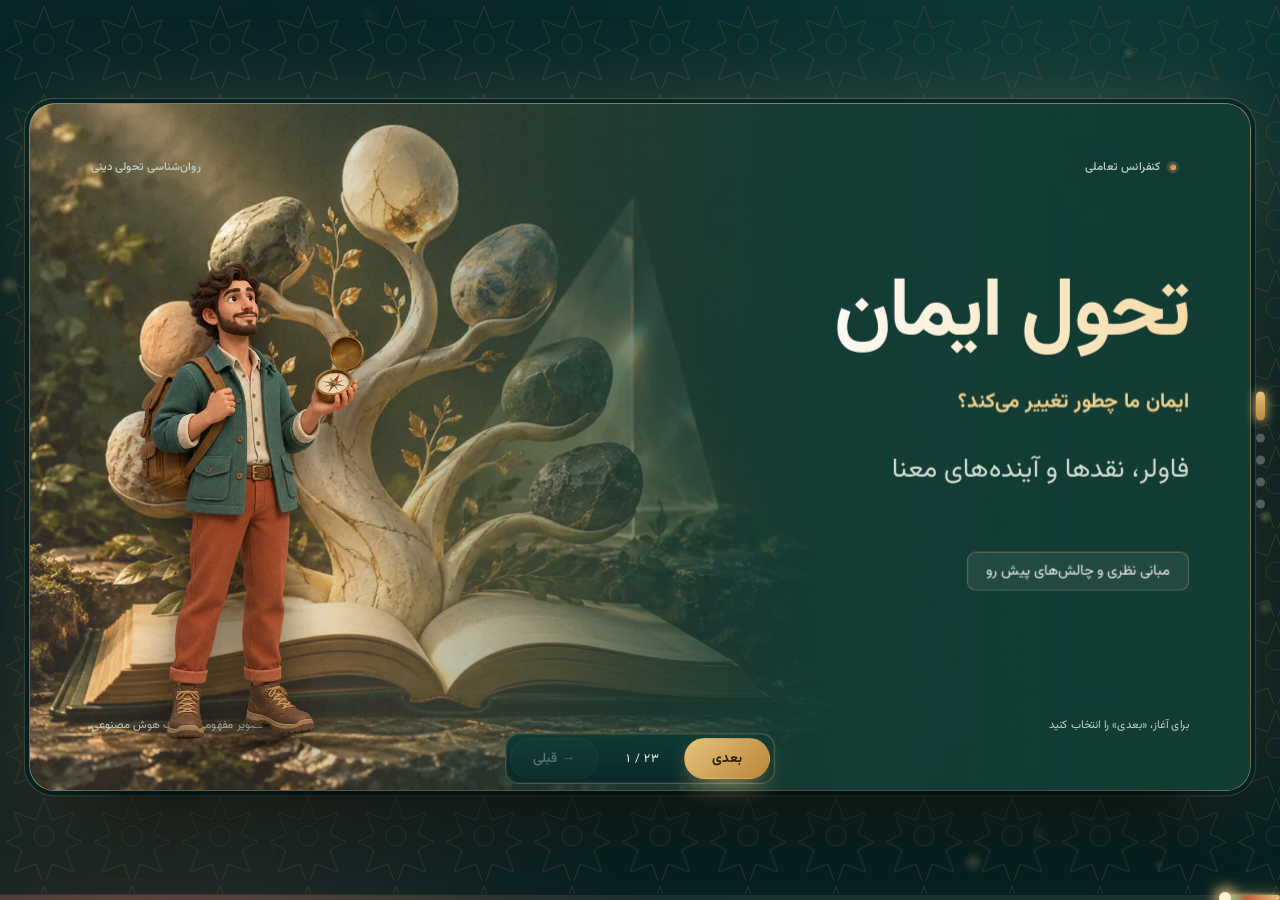
==== index.html @ f9a96794 "Interactive characters with speech bubbles and emoji reactions" ====
<!doctype html>
<html lang="fa" dir="rtl"><head><meta charset="utf-8"><meta name="viewport" content="width=device-width,initial-scale=1"><meta name="theme-color" content="#123d35"><meta name="description" content="ارائهٔ تعاملی فارسی دربارهٔ تحول ایمان جیمز فاولر، نقدها، آینده‌نگری و نیمه‌عمر معنا"><title>تحول ایمان | کنفرانس تعاملی فاولر</title><link rel="stylesheet" href="assets/fonts.css"><style>:root{--forest:#123d35;--deep:#0d2e28;--cream:#f5f2e9;--white:#fffef9;--gold:#b58c4e;--ink:#193f35;--muted:#6c7c72;--line:#dce3d9;--soft:#edf1e9;--accent:#c1dbc8;--shadow:0 20px 70px #102f2412}*{box-sizing:border-box}html,body{margin:0;min-height:100%;background:var(--cream);color:var(--ink);font-family:Vazir,Tahoma,sans-serif}button,input{font:inherit}button,a{-webkit-tap-highlight-color:transparent}button{cursor:pointer;color:inherit;background:transparent;border:1px solid var(--line);border-radius:10px;padding:9px 15px;transition:background .18s,transform .18s}button:hover{background:var(--soft)}button:disabled{opacity:.35;cursor:default}a{color:inherit;text-underline-offset:5px}button:focus-visible,a:focus-visible,input:focus-visible{outline:3px solid var(--gold);outline-offset:4px}.skip{position:absolute;top:-70px;right:20px;z-index:100;background:white;padding:12px}.skip:focus{top:12px}.topbar{height:88px;display:flex;align-items:center;justify-content:space-between;padding:0 4vw;border-bottom:1px solid var(--line);gap:16px}.brand{text-decoration:none;display:flex;align-items:center;gap:12px;font-size:18px;font-weight:bold}.brand small{display:block;font-weight:normal;color:var(--muted);font-size:11px;margin-top:2px}.brand-symbol{width:43px;height:43px;background:var(--forest);color:var(--cream);display:grid;place-items:center;border-radius:13px;font-size:28px}.top-actions{display:flex;gap:8px}.top-actions button{font-size:12px}.top-actions #help-button{border-radius:50%;width:36px;padding:0}#main{height:calc(100dvh - 170px);min-height:400px;display:flex;align-items:center;justify-content:center;padding:18px 30px}.deck-viewport{position:relative;flex:none}.slide{width:1600px;height:900px;transform-origin:top right;background:var(--white);border-radius:30px;overflow:hidden;position:absolute;right:0;top:0;box-shadow:var(--shadow);padding:62px 76px;display:flex;flex-direction:column;direction:rtl;contain:layout style}.slide-top{display:flex;align-items:center;justify-content:space-between;font-size:17px;color:var(--muted);min-height:35px}.section-label{display:flex;gap:12px;align-items:center}.section-label:before{content:'';display:block;width:24px;height:3px;background:var(--gold)}.slide-number{font-family:Vazir,sans-serif;font-variant-numeric:tabular-nums}.slide h1,.slide h2,.slide h3{margin:0}.slide h1{font-size:104px;line-height:1.6;font-weight:700}.slide h2{font-size:45px;line-height:1.65;letter-spacing:-.5px;max-width:1360px;margin:20px 0 30px}.slide .long-title{font-size:39px}.slide .subtitle{font-size:29px;color:var(--muted);line-height:1.9}.slide-foot{margin-top:auto;display:flex;align-items:center;justify-content:space-between;padding-top:20px;font-size:15px;color:var(--muted);gap:20px}.slide-foot span:last-child{max-width:1000px}.source-link{color:var(--gold);text-decoration:none}.slide.cover{background:var(--forest);color:var(--cream);padding:64px 80px}.cover .slide-top,.cover .slide-foot{color:#c2d1c6}.cover .art{position:absolute;inset:0;background:url('assets/meaning-cover.webp') center/cover no-repeat;opacity:.82}.cover .cover-shade{position:absolute;inset:0;background:linear-gradient(270deg,#123d35 0%,#123d35ee 38%,#123d3530 75%)}.cover>*:not(.art):not(.cover-shade){position:relative;z-index:1}.cover-copy{max-width:850px;margin-top:100px}.cover .subtitle{color:#d3ded2;font-size:35px}.cover .cover-tag{display:inline-block;font-size:19px;border:1px solid #d1dfd04d;border-radius:50px;padding:10px 24px;margin-top:38px}.body-grid{display:grid;grid-template-columns:repeat(2,minmax(0,1fr));gap:24px;min-height:0;align-content:start}.body-grid.one{grid-template-columns:1fr}.body-grid.three{grid-template-columns:repeat(3,minmax(0,1fr))}.text-card{background:var(--soft);border:1px solid #e1e7dd;border-radius:22px;padding:27px 32px;min-width:0;position:relative;line-height:2;font-size:27px;overflow-wrap:anywhere}.text-card p{margin:0}.text-card a{font-size:.88em;color:#486858}.text-card:nth-child(2n){background:#f6f0e2;border-color:#ede2ce}.text-card:nth-child(3n){background:#e5eee8}.text-card.wide{grid-column:1/-1}.text-card.english{direction:ltr;text-align:right;font-family:Vazir,Arial,sans-serif;color:var(--muted);font-size:22px;background:transparent;border-style:dashed;padding:15px 26px}.body-grid.dense .text-card{font-size:24px;line-height:1.95;padding:22px 28px}.text-card .card-index{display:block;color:var(--gold);font-size:15px;margin-bottom:10px}.intro-lead{font-size:34px;line-height:2;max-width:1250px}.map-grid{display:grid;grid-template-columns:repeat(3,1fr);gap:22px;margin-top:15px}.map-card{text-align:right;padding:30px;border:1px solid var(--line);background:var(--soft);border-radius:22px;min-height:205px;display:flex;flex-direction:column;gap:10px}.map-card b{font-size:54px;font-weight:normal;color:var(--gold)}.map-card strong{font-size:28px}.map-card span{font-size:20px;color:var(--muted);line-height:1.8}.stage-controls{display:grid;grid-template-columns:repeat(7,1fr);gap:13px;margin-top:0}.stage-tab{border-radius:18px;padding:20px 8px;background:var(--soft);min-height:125px;display:flex;flex-direction:column;align-items:center;gap:10px;font-size:19px}.stage-tab b{font-size:36px;color:var(--gold)}.stage-tab[aria-selected=true]{background:var(--forest);border-color:var(--forest);color:var(--white)}.stage-panel{display:grid;grid-template-columns:310px 1fr;gap:35px;background:var(--soft);border-radius:23px;margin-top:30px;padding:35px;min-height:280px;align-items:center}.stage-panel .big-stage{font-size:112px;line-height:1.2;color:var(--gold);text-align:center}.stage-panel h3{font-size:32px;margin-bottom:10px}.stage-panel .term{font-size:18px;direction:ltr;text-align:right;color:var(--muted)}.stage-panel p{font-size:27px;line-height:2;margin:14px 0}.concept-grid{display:grid;grid-template-columns:repeat(3,1fr);gap:28px;margin-top:30px}.concept-card{border:1px solid var(--line);border-radius:24px;padding:35px;background:var(--soft);min-height:310px}.concept-card strong{font-size:34px;display:block;color:var(--forest);margin-bottom:25px}.concept-card p{font-size:27px;line-height:2}.concept-note{font-size:24px;line-height:1.9;margin:30px 0 0;color:var(--muted)}.matrix-wrap{display:grid;grid-template-columns:1fr 440px;gap:28px}.matrix{display:grid;grid-template-columns:1fr 1fr;gap:14px}.scenario{border-radius:20px;padding:26px;text-align:right;background:var(--soft);border:2px solid transparent;min-height:185px}.scenario strong{font-size:26px;display:block;margin-bottom:12px}.scenario span{display:block;font-size:20px;color:var(--muted);line-height:1.9}.scenario[aria-pressed=true]{border-color:var(--gold);background:#f5ecd9}.scenario-detail{background:var(--forest);color:var(--white);border-radius:22px;padding:32px}.scenario-detail small{font-size:17px;color:#bbd2c5}.scenario-detail h3{font-size:30px;line-height:1.8;margin:18px 0}.scenario-detail p{font-size:25px;line-height:2}.table-wrap{border:1px solid var(--line);border-radius:20px;overflow:hidden}table{border-collapse:collapse;width:100%;font-size:25px;line-height:1.9}th,td{text-align:right;padding:17px 22px;border-bottom:1px solid var(--line);vertical-align:top}th{background:var(--forest);color:var(--cream);font-weight:normal}td{background:var(--soft)}tr:last-child td{border-bottom:0}.discussion-box{background:var(--forest);color:var(--cream);border-radius:24px;padding:45px;font-size:36px;line-height:2}.discussion-actions{display:flex;gap:18px;margin-top:25px}.discussion-actions button{font-size:25px;padding:16px 30px;background:var(--soft)}.discussion-actions button[aria-pressed=true]{background:var(--gold);color:white}.discussion-result{font-size:25px;line-height:1.9;padding:24px;border-right:4px solid var(--gold);margin-top:24px;background:var(--soft);border-radius:12px}.bottom{height:78px;display:flex;align-items:center;justify-content:space-between;padding:0 4vw;gap:15px}.bottom .chapter{font-size:12px;color:var(--muted);width:220px}.bottom>button{font-size:12px}.navigation{display:flex;align-items:center;gap:22px}.navigation button{font-size:13px;min-width:86px}.navigation .primary{background:var(--forest);color:var(--cream);border-color:var(--forest)}#counter{font-size:12px;color:var(--muted);min-width:70px;text-align:center}.progress-track{height:4px;background:#d9e1d6;position:fixed;bottom:0;right:0;left:0}#progress{background:var(--gold);height:100%;transition:width .25s}.primary:hover{filter:brightness(1.12)}dialog{border:1px solid var(--line);padding:30px;border-radius:22px;background:var(--cream);color:var(--ink);width:min(1200px,92vw);max-height:88dvh;box-shadow:0 35px 100px #0003}dialog::backdrop{background:#071d18b5;backdrop-filter:blur(8px)}.dialog-head{display:flex;align-items:center;justify-content:space-between;gap:20px;margin-bottom:22px}.dialog-head h2{font-size:25px;margin:0}.dialog-head small{font-size:12px;color:var(--gold)}.dialog-head button{background:var(--white);font-size:12px}#slide-search{width:100%;border:1px solid var(--line);background:var(--white);padding:14px 18px;border-radius:12px;color:var(--ink)}.filters{display:flex;flex-wrap:wrap;gap:8px;margin:18px 0}.filters button{font-size:12px;padding:7px 12px}.filters button[aria-pressed=true]{background:var(--forest);color:var(--white)}.overview-grid{display:grid;grid-template-columns:repeat(3,1fr);gap:12px}.overview-item{background:var(--white);padding:20px;text-align:right;min-height:130px;display:flex;flex-direction:column;gap:10px}.overview-item span{color:var(--gold);font-size:12px}.overview-item strong{font-size:16px;line-height:1.8}.overview-item small{color:var(--muted);font-size:11px}.overview-item.current{border:2px solid var(--gold)}#reader{width:min(1050px,94vw)}#reader-content{font-size:16px;line-height:2.3}#reader-content h3{font-size:21px;border-bottom:1px solid var(--line);padding-bottom:10px;margin-top:35px}#reader-content p{overflow-wrap:anywhere}#reader-content table{font-size:13px}#reader-content .table-wrap{overflow-x:auto}#reader-content td,#reader-content th{padding:10px}#reader-content a{color:#386d57}#downloads,#help{width:min(760px,94vw)}#help p,.download-note{font-size:15px;line-height:2.1}.download-grid{display:grid;grid-template-columns:1fr 1fr;gap:14px}.download-card{background:var(--white);border:1px solid var(--line);border-radius:15px;text-decoration:none;padding:24px;display:flex;flex-direction:column;gap:12px}.download-card:hover{border-color:var(--gold)}.download-card strong{font-size:17px}.download-card span{color:var(--muted);font-size:13px;line-height:1.9}.sr-only{position:absolute;width:1px;height:1px;overflow:hidden;clip:rect(0,0,0,0)}#toast{position:fixed;bottom:100px;left:50%;transform:translateX(-50%);padding:12px 20px;background:var(--forest);color:white;border-radius:12px;display:none;z-index:100}#toast.show{display:block}#print-deck{display:none}body.export-mode .topbar,body.export-mode .bottom,body.export-mode .progress-track{display:none}body.export-mode #main{height:900px;width:1600px;padding:0;display:block;min-height:0}body.export-mode .deck-viewport{width:1600px!important;height:900px!important}body.export-mode .slide{transform:none!important;border-radius:0;box-shadow:none}body.export-mode{width:1600px;height:900px;overflow:hidden}body.export-mode .text-card,body.export-mode .slide{animation:none!important}body:fullscreen{background:var(--cream)}@media(max-width:700px){.topbar{height:72px;padding:0 15px}.brand{font-size:15px;gap:8px}.brand-symbol{width:35px;height:35px;font-size:24px}.brand small{font-size:9px}.top-actions{gap:5px}.top-actions button{font-size:10px;padding:7px 9px}#fullscreen-button{display:none}#main{padding:10px 8px;height:calc(100dvh - 150px);min-height:260px}.bottom{height:74px;padding:0 15px}.bottom .chapter{width:auto;max-width:95px;font-size:10px}.navigation{gap:9px}.navigation button{padding:8px;min-width:52px;font-size:11px}.bottom>button{font-size:10px;padding:7px}.overview-grid{grid-template-columns:1fr 1fr}.overview-item{min-height:115px;padding:15px}.overview-item strong{font-size:13px}dialog{padding:20px}.dialog-head h2{font-size:20px}.download-grid{grid-template-columns:1fr}.download-card{padding:18px}}@media(prefers-reduced-motion:reduce){*,*:before,*:after{transition:none!important;animation:none!important}}@page{size:landscape;margin:0}@media print{body{background:white}.topbar,#main,.bottom,.progress-track,dialog,#toast{display:none!important}#print-deck{display:block}#print-deck .slide{position:relative!important;width:1600px!important;height:900px!important;transform:none!important;zoom:.66;border-radius:0;box-shadow:none;break-after:page;break-inside:avoid;print-color-adjust:exact;-webkit-print-color-adjust:exact}#print-deck .slide:last-child{break-after:auto}}
:root{font-synthesis:none}
@media(max-width:700px){body:not(.export-mode) #main{height:auto;min-height:calc(100dvh - 150px);display:block;padding:12px}body:not(.export-mode) .deck-viewport{width:100%!important;height:auto!important}body:not(.export-mode) .slide{position:relative;width:100%;height:auto;min-height:560px;transform:none!important;padding:24px 20px;border-radius:20px}body:not(.export-mode) .slide-top{font-size:10px;gap:12px}body:not(.export-mode) .slide h2,body:not(.export-mode) .slide .long-title{font-size:23px;line-height:1.9;margin:20px 0}body:not(.export-mode) .slide h2 small{font-size:12px!important;display:block;margin:0!important}body:not(.export-mode) .body-grid,body:not(.export-mode) .body-grid.three{grid-template-columns:1fr;gap:14px}body:not(.export-mode) .text-card,body:not(.export-mode) .body-grid.dense .text-card{font-size:16px;padding:20px;line-height:2.1}body:not(.export-mode) .text-card.english{font-size:13px}body:not(.export-mode) .slide-foot{font-size:10px;margin-top:28px;line-height:1.8}body:not(.export-mode) .cover-copy{margin-top:100px}body:not(.export-mode) .cover h1{font-size:58px}body:not(.export-mode) .cover .subtitle{font-size:22px}body:not(.export-mode) .cover .cover-tag{font-size:13px;padding:10px 15px}body:not(.export-mode) .cover .art{background-position:35% center;opacity:.45}body:not(.export-mode) .cover .cover-shade{background:linear-gradient(270deg,#123d35cc,#123d3555)}body:not(.export-mode) .map-grid{grid-template-columns:1fr 1fr;gap:12px}body:not(.export-mode) .map-card{padding:18px;min-height:180px;gap:7px}body:not(.export-mode) .map-card b{font-size:30px}body:not(.export-mode) .map-card strong{font-size:17px}body:not(.export-mode) .map-card span{font-size:12px}body:not(.export-mode) .stage-controls{grid-template-columns:repeat(4,1fr);gap:8px}body:not(.export-mode) .stage-tab{font-size:11px;padding:12px 5px;min-height:85px;gap:6px}body:not(.export-mode) .stage-tab b{font-size:25px}body:not(.export-mode) .stage-panel{grid-template-columns:1fr;gap:10px;padding:22px;margin-top:18px}body:not(.export-mode) .stage-panel .big-stage{font-size:48px;text-align:right}body:not(.export-mode) .stage-panel h3{font-size:21px}body:not(.export-mode) .stage-panel p{font-size:16px}body:not(.export-mode) .stage-panel .term{font-size:12px}body:not(.export-mode) .concept-note{font-size:14px;line-height:2}body:not(.export-mode) .concept-grid{grid-template-columns:1fr;gap:14px}body:not(.export-mode) .concept-card{min-height:0;padding:22px}body:not(.export-mode) .concept-card strong{font-size:22px;margin-bottom:10px}body:not(.export-mode) .concept-card p{font-size:16px;margin:0}body:not(.export-mode) .matrix-wrap{grid-template-columns:1fr;gap:14px}body:not(.export-mode) .scenario{min-height:150px;padding:17px}body:not(.export-mode) .scenario strong{font-size:16px}body:not(.export-mode) .scenario span{font-size:12px}body:not(.export-mode) .scenario-detail{padding:24px}body:not(.export-mode) .scenario-detail h3{font-size:21px}body:not(.export-mode) .scenario-detail p{font-size:16px}body:not(.export-mode) .scenario-detail small{font-size:12px}body:not(.export-mode) .table-wrap{overflow-x:auto}body:not(.export-mode) table{font-size:13px;min-width:550px}body:not(.export-mode) th,body:not(.export-mode) td{padding:12px}body:not(.export-mode) .discussion-box{font-size:21px;padding:24px}body:not(.export-mode) .discussion-actions{flex-direction:column;gap:10px}body:not(.export-mode) .discussion-actions button{font-size:16px;padding:14px}body:not(.export-mode) .discussion-result{font-size:15px}body:not(.export-mode) .bottom{position:sticky;bottom:0;background:var(--cream);border-top:1px solid var(--line);z-index:5}}

.media-layout{display:grid;grid-template-columns:minmax(0,1fr)460px;gap:34px;min-height:0;align-items:center;flex:1}.media-layout .body-grid{align-content:center}.media-layout .text-card{font-size:25px;line-height:1.95;padding:24px 28px}.media-layout .body-grid.dense .text-card{font-size:24px}.media-layout .text-card.english{font-size:20px;padding:15px 24px}.visual-panel{margin:0;min-width:0;display:flex;flex-direction:column;gap:12px;align-self:center}.image-button{padding:0;border:0;border-radius:24px;overflow:hidden;display:block;width:100%;height:490px;background:var(--soft)}.image-button:hover{transform:translateY(-3px)}.visual-panel img{width:100%;height:100%;object-fit:cover;display:block}.visual-panel.portrait .image-button{height:500px;background:#e8e9e3}.visual-panel.portrait img{object-fit:contain}.visual-panel figcaption{text-align:center;color:var(--muted);font-size:15px;line-height:1.8}.compact-table table{font-size:22px;line-height:1.65}.compact-table td,.compact-table th{padding:12px 20px}#lightbox{width:min(1100px,94vw)}#lightbox-image{display:block;width:100%;max-height:70vh;object-fit:contain;border-radius:14px}#lightbox-caption{font-size:17px;line-height:1.9}.slide-foot{flex-shrink:0}.slide-table{flex-shrink:0}.body-grid{flex-shrink:0}
@media(max-width:700px){body:not(.export-mode) .media-layout{grid-template-columns:1fr;gap:20px}body:not(.export-mode) .media-layout .text-card,body:not(.export-mode) .media-layout .body-grid.dense .text-card{font-size:16px;padding:20px;line-height:2.1}body:not(.export-mode) .media-layout .text-card.english{font-size:13px}body:not(.export-mode) .visual-panel{grid-row:1}body:not(.export-mode) .image-button{height:250px}body:not(.export-mode) .visual-panel.portrait .image-button{height:340px}body:not(.export-mode) .visual-panel figcaption{font-size:11px}body:not(.export-mode) .compact-table table{font-size:13px}body:not(.export-mode) .compact-table td,body:not(.export-mode) .compact-table th{padding:10px}}
@media print{.visual-panel .image-button{border:0}.visual-panel figcaption{font-size:13px}}

/* Editorial presentation polish. */
:root{--ink:#153e34;--muted:#65776c;--gold:#ad7d37;--paper-edge:#e2e7dc;--shadow:0 26px 90px #123d3517}.topbar{background:#f8f6eecc;backdrop-filter:blur(16px)}.slide{background:linear-gradient(135deg,#fffefb 25%,#faf9f2);border:1px solid #e4e7dd}.slide:not(.cover):before{content:'';position:absolute;top:61px;right:39px;width:4px;height:32px;border-radius:8px;background:var(--gold)}.slide h2{font-size:47px;letter-spacing:-.6px;font-weight:700}.slide .long-title{font-size:39px}.slide-top{font-size:16px;letter-spacing:.1px}.slide-number,#counter{direction:ltr;unicode-bidi:isolate}.slide-number{background:#f0f2eb;border:1px solid #e1e5db;padding:7px 16px;border-radius:100px;font-size:15px}.text-card{border:1px solid #e0e7db;box-shadow:0 5px 16px #123d3505;background:linear-gradient(145deg,#eef3eb,#eaf0e6);border-radius:24px;transition:transform .25s,box-shadow .25s,border-color .25s}.text-card:nth-child(2n){background:linear-gradient(145deg,#f7f2e5,#f4eddd)}.text-card:hover{transform:translateY(-4px);box-shadow:0 14px 28px #123d3510;border-color:#c9d6c4}.text-card .card-index{font-size:14px;letter-spacing:.7px;margin-bottom:14px;opacity:.8}.text-card strong{font-weight:700;color:#103e31}.key-term{font:inherit;font-weight:700;color:#164d3b;border:0;border-radius:0;background:transparent;padding:0 1px;margin:0;display:inline;text-align:inherit;line-height:inherit;box-shadow:inset 0 -2px #b7925145;cursor:help}.key-term:hover{background:#e4d7b84d;color:#0b3629}.text-card.english{background:transparent;box-shadow:none;border:0;border-bottom:1px solid #dbe1d4;border-radius:0;padding:8px 4px!important}.body-grid.one:not(.with-visual) .text-card{padding:38px 44px;font-size:31px;line-height:2.05}.body-grid.one:not(.with-visual).dense .text-card{font-size:28px}.body-grid{margin-top:12px}.body-grid.three{gap:22px}.slide-foot{border-top:1px solid #e5e8de;padding-top:18px;min-height:61px}.notes-button{padding:7px 17px;font-size:16px;display:flex;align-items:center;gap:9px;border-color:#d3ddcc;border-radius:100px;white-space:nowrap;background:#eff3ea;color:#315a46}.notes-button:before{content:'+';display:grid;place-items:center;background:#fffef9;border-radius:50%;width:23px;height:23px;font-family:Arial,sans-serif;font-weight:normal}.notes-button:hover{background:#e2ebdb}.reference-group{display:inline-flex;gap:3px;vertical-align:baseline;margin:0 3px}.reference-trigger{font:inherit;font-size:.7em;padding:0 5px;border-radius:6px;background:#ffffff88;border:1px solid #d6dfcf;color:#557450;line-height:1.6;min-width:22px;vertical-align:middle}.reference-trigger:hover{background:#dce8d3}.media-layout{grid-template-columns:minmax(0,1fr)570px;gap:36px}.media-layout:has(.portrait){grid-template-columns:minmax(0,1fr)390px}.image-button{height:auto;aspect-ratio:4/3;box-shadow:0 18px 38px #123d3518;border-radius:24px;border:7px solid #fffef8;overflow:hidden;background:#e9ede3}.visual-panel img{object-fit:contain;object-position:center;width:100%;height:100%;background:#e9ede3;transition:transform .5s}.visual-panel .image-button:hover img{transform:none}.visual-panel.portrait .image-button{height:500px;aspect-ratio:auto}.visual-panel.portrait img{object-fit:contain}.visual-panel figcaption{font-size:14px;padding:0 10px}.media-layout .text-card{font-size:26px;line-height:1.95;padding:25px 29px}.media-layout .body-grid.dense .text-card{font-size:24px}.media-layout .text-card.english{font-size:19px}.stage-panel{border:1px solid #d5dfcf;box-shadow:0 15px 40px #1e4c3510;background:linear-gradient(120deg,#edf3e8,#f3f5ed)}.stage-tab{transition:transform .22s,background .22s,box-shadow .22s}.stage-tab:hover{transform:translateY(-5px);box-shadow:0 10px 22px #193f3514}.stage-tab[aria-selected=true]{box-shadow:0 12px 28px #123d3526}.scenario{transition:transform .22s,border-color .22s,background .22s}.scenario:hover{transform:translateY(-3px)}.scenario-detail{box-shadow:0 18px 35px #123d3518}.concept-card{background:linear-gradient(145deg,#eff3e9,#e8eee1);border-radius:25px}.map-card{transition:transform .25s,box-shadow .25s}.map-card:hover{transform:translateY(-5px);box-shadow:0 16px 30px #123d3512}.cover .cover-copy{margin-top:90px}.cover .cover-tag{border-radius:12px;background:#d2e3cd0a}.cover h1{font-size:108px;letter-spacing:-2px}.cover .art{background-size:contain;background-position:left center;background-color:#122a20;background-repeat:no-repeat}.cover .cover-shade{background:linear-gradient(270deg,#123d35 0%,#123d35f8 34%,#123d3580 54%,transparent 80%)}.cover .slide-number{background:#ffffff12;border-color:#ffffff20}.top-actions button,.bottom button{transition:transform .18s,background .18s}.top-actions button:hover,.bottom button:hover{transform:translateY(-2px)}dialog{padding:34px;border:1px solid #d9e1d2;border-radius:26px;background:linear-gradient(145deg,#faf8ef,#f2f3e9)}dialog[open]{animation:dialogIn .28s cubic-bezier(.16,1,.3,1)}dialog::backdrop{background:#071e19b8;backdrop-filter:blur(10px)}#detail-dialog{width:min(1050px,94vw)}#detail-eyebrow{font-size:12px;color:var(--gold);display:block;margin-bottom:7px}#detail-title{font-size:25px;line-height:1.9}.supplement-grid{display:grid;grid-template-columns:1fr 1fr;gap:16px}.supplement-card{background:#fffef8;border:1px solid #e0e6d9;border-radius:20px;padding:24px;line-height:2.2}.supplement-card.boundary{grid-column:1/-1;background:#eaf0e4}.supplement-card.question{background:#f5eddb}.supplement-card p{font-size:17px;margin:10px 0}.supplement-label{font-size:12px;letter-spacing:.3px;color:#668157}.supplement-card small,.term-definition small{font-size:13px;color:var(--muted)}.original-text{margin-top:22px;background:#fffef9;border-radius:15px;border:1px solid var(--line);padding:18px 23px;line-height:2.2;font-size:15px}.original-text summary{cursor:pointer;font-weight:bold}.original-text p{margin:15px 0}.term-definition{background:#fffef9;border-radius:22px;border:1px solid var(--line);padding:30px;line-height:2.3;font-size:20px}.term-definition p{margin:0 0 20px}.insight-button{font-size:12px;border-radius:100px;background:#f0eadb;border-color:#e3d6b9}.motion-off *{animation:none!important;transition:none!important}.slide.slide-enter>h2,.slide.slide-enter .cover-copy{animation:titleIn .65s cubic-bezier(.16,1,.3,1) both}.slide.slide-enter .text-card,.slide.slide-enter .map-card,.slide.slide-enter .concept-card{animation:cardIn .7s cubic-bezier(.16,1,.3,1) both}.slide.slide-enter .text-card:nth-child(2),.slide.slide-enter .map-card:nth-child(2),.slide.slide-enter .concept-card:nth-child(2){animation-delay:.08s}.slide.slide-enter .text-card:nth-child(3),.slide.slide-enter .map-card:nth-child(3),.slide.slide-enter .concept-card:nth-child(3){animation-delay:.16s}.slide.slide-enter .map-card:nth-child(4){animation-delay:.22s}.slide.slide-enter .map-card:nth-child(5){animation-delay:.28s}.slide.slide-enter .map-card:nth-child(6){animation-delay:.34s}.slide.slide-enter .visual-panel{animation:photoIn .85s cubic-bezier(.16,1,.3,1) both;animation-delay:.12s}.slide.slide-enter .slide-top,.slide.slide-enter .slide-foot{animation:fadeIn .5s ease both}.stage-panel,.scenario-detail{animation:panelIn .38s ease both}.slide.slide-enter .stage-tab{animation:cardIn .55s ease both}.export-mode *,.export-mode *:before,.export-mode *:after{animation:none!important;transition:none!important}.export-mode .text-card:hover,.export-mode .map-card:hover{transform:none}.export-mode .notes-button{visibility:hidden}.export-mode .reference-trigger{border:0;background:none;padding:0 2px}.export-mode .key-term{box-shadow:none;cursor:default}#motion-button{font-size:11px}#motion-button[aria-pressed=false]{opacity:.65}.render-gallery-link{font-size:12px;margin-top:16px;display:inline-block}.image-full-hint{display:block;margin-top:5px;color:#8b9d88;font-size:12px}@keyframes titleIn{from{opacity:0;transform:translateY(20px)}to{opacity:1;transform:translateY(0)}}@keyframes cardIn{from{opacity:0;transform:translateY(28px) scale(.985)}to{opacity:1;transform:translateY(0) scale(1)}}@keyframes photoIn{from{opacity:0;transform:translateX(-22px)}to{opacity:1;transform:translateX(0)}}@keyframes fadeIn{from{opacity:0}to{opacity:1}}@keyframes dialogIn{from{opacity:0;transform:translateY(22px) scale(.985)}to{opacity:1;transform:none}}@keyframes panelIn{from{opacity:.4;transform:translateY(6px)}to{opacity:1;transform:none}}@media(prefers-reduced-motion:reduce){*,*:before,*:after{animation:none!important;transition:none!important}}@media(max-width:700px){body:not(.export-mode) .media-layout,body:not(.export-mode) .media-layout:has(.portrait){grid-template-columns:1fr;gap:22px}body:not(.export-mode) .image-button{height:auto;aspect-ratio:4/3;max-height:none;border-width:5px}body:not(.export-mode) .visual-panel.portrait .image-button{height:330px;aspect-ratio:auto}body:not(.export-mode) .media-layout .text-card,body:not(.export-mode) .media-layout .body-grid.dense .text-card{font-size:16px;padding:20px;line-height:2.1}body:not(.export-mode) .media-layout .text-card.english{font-size:13px}body:not(.export-mode) .body-grid.one:not(.with-visual) .text-card{font-size:18px;line-height:2.1;padding:23px}body:not(.export-mode) .slide-foot{flex-wrap:wrap;gap:12px}body:not(.export-mode) .notes-button{font-size:12px;padding:7px 12px}.slide:not(.cover):before{right:10px;top:29px;height:22px;width:3px}.supplement-grid{grid-template-columns:1fr}.supplement-card{padding:20px}.supplement-card p{font-size:15px}#detail-title{font-size:20px}.term-definition{font-size:17px;padding:23px}.slide-number{padding:3px 9px;font-size:10px}#motion-button{display:none}.topbar .brand small{display:none}body:not(.export-mode) .cover h1{font-size:57px;letter-spacing:-1px}body:not(.export-mode) .cover .cover-copy{margin-top:90px}body:not(.export-mode) .cover .art{background-size:cover;opacity:.45}.image-full-hint{font-size:10px}}
@media print{*{animation:none!important;transition:none!important}.notes-button{display:none!important}.key-term{box-shadow:none}.reference-trigger{border:0;background:none}.text-card:hover{transform:none}}
/* Keep the content frame clear of the footer on dense image slides. */
.media-layout .text-card{font-size:24px;line-height:1.85;padding:22px 26px}.media-layout .body-grid.dense .text-card{font-size:23px;line-height:1.85;padding:20px 24px}.visual-panel.portrait .image-button{height:470px}.body-grid.three .text-card{font-size:25px;line-height:1.9;padding:25px 28px}.slide .concept-note{margin-top:20px}

.media-layout .text-card{font-size:24px;line-height:1.85;padding:22px 26px}.media-layout .body-grid.dense .text-card{font-size:23px;line-height:1.85;padding:20px 24px}.visual-panel.portrait .image-button{height:470px}.body-grid.three .text-card{font-size:25px;line-height:1.9;padding:25px 28px}.slide .concept-note{margin-top:20px}
@media(max-width:700px){body:not(.export-mode) .media-layout .text-card,body:not(.export-mode) .media-layout .body-grid.dense .text-card{font-size:16px;line-height:2.1;padding:20px}body:not(.export-mode) .visual-panel.portrait .image-button{height:330px}body:not(.export-mode) .body-grid.three .text-card{font-size:16px;line-height:2.1;padding:20px}}
.map-grid{gap:20px;margin-top:0}.map-card{height:220px;min-height:0;padding:23px;gap:6px}.map-card b{font-size:42px;line-height:1.2}.map-card strong{font-size:26px;line-height:1.5}.map-card span{font-size:18px;line-height:1.65}
@media(max-width:700px){body:not(.export-mode) .map-card{height:auto;min-height:180px}}
.slide .media-layout[data-visual="evidence"] .body-grid .text-card{font-size:23px;line-height:1.7;padding:15px 22px}

.studio-tool-button{background:#123d35!important;color:#f6f3e9!important;border-color:#123d35!important}.chapter-rail{position:fixed;right:15px;top:50%;transform:translateY(-50%);display:flex;flex-direction:column;gap:13px;z-index:3}.chapter-dot{position:relative;width:9px;height:9px;padding:0;border:0;background:#cbd7c6;border-radius:50%;transition:height .25s,background .25s}.chapter-dot[aria-current=true]{height:29px;border-radius:8px;background:var(--gold)}.chapter-dot .dot-label{position:absolute;right:21px;top:50%;transform:translate(6px,-50%);white-space:nowrap;background:var(--forest);color:var(--white);font-size:11px;padding:6px 13px;border-radius:9px;opacity:0;pointer-events:none;transition:opacity .2s,transform .2s}.chapter-dot:hover .dot-label,.chapter-dot:focus-visible .dot-label{opacity:1;transform:translate(0,-50%)}.overview-grid .overview-item{padding:0;overflow:hidden;border-radius:15px;gap:0;min-height:0}.slide-thumbnail{width:100%;aspect-ratio:16/9;object-fit:contain;display:block;border-bottom:1px solid var(--line);background:var(--white)}.thumbnail-copy{display:flex;flex-direction:column;gap:7px;padding:14px 17px;min-height:115px}.thumbnail-copy span{display:flex;justify-content:space-between}.thumbnail-copy .bookmark-flag{color:var(--gold);font-style:normal}.overview-item:hover{transform:translateY(-3px);box-shadow:0 10px 24px #153e3410}.overview-grid .overview-item.current{outline:2px solid var(--gold);outline-offset:0}.studio-dialog{width:min(1050px,94vw)}.studio-dialog .dialog-head{margin-bottom:25px}.studio-topline{font-size:12px;color:var(--gold)}.studio-grid{display:grid;grid-template-columns:1fr 1fr;gap:20px}.studio-panel{background:#fffef9;border:1px solid var(--line);border-radius:20px;padding:24px;min-width:0}.studio-panel h3{font-size:17px;margin:0 0 18px}.studio-panel p{font-size:13px;line-height:2;color:var(--muted)}.studio-controls{display:grid;grid-template-columns:1fr 1fr;gap:10px}.studio-toggle{display:flex;flex-direction:column;gap:5px;text-align:right;padding:14px;font-size:13px;border-radius:13px}.studio-toggle span{font-size:11px;color:var(--muted)}.studio-toggle[aria-pressed=true]{background:#e5eddf;border-color:#90ae83}.studio-toggle[aria-pressed=true] strong:after{content:' ✓';color:#60804d}.timer-face{display:flex;align-items:center;gap:22px;margin:10px 0 24px}.timer-ring{--timer-fill:0deg;width:100px;height:100px;flex:none;background:conic-gradient(var(--gold) var(--timer-fill),#e7ecdf 0);border-radius:50%;padding:7px;display:grid;place-items:center}.timer-ring>div{background:var(--white);width:100%;height:100%;border-radius:50%;display:flex;align-items:center;justify-content:center;direction:ltr;font-size:22px;font-variant-numeric:tabular-nums}.timer-state{font-size:14px;color:var(--muted)}.timer-state strong{display:block;font-size:17px;color:var(--ink);margin-bottom:6px}.timer-settings{display:flex;gap:10px;align-items:center;flex-wrap:wrap}.timer-settings select{font:inherit;font-size:12px;padding:9px;border:1px solid var(--line);border-radius:10px;background:var(--white);color:var(--ink)}.timer-settings button{font-size:12px}.timer-settings .primary{background:var(--forest);color:var(--cream)}.notes-label{display:block;font-size:12px;color:var(--muted);margin-bottom:10px;line-height:1.9}.speaker-notes{width:100%;min-height:170px;resize:vertical;line-height:2;font:inherit;font-size:14px;border:1px solid var(--line);border-radius:12px;background:#f8f9f3;padding:15px;color:var(--ink)}.note-actions{display:flex;gap:8px;flex-wrap:wrap;align-items:center;margin-top:12px}.note-actions button{font-size:11px}.save-status{font-size:11px;color:var(--muted);margin-right:auto}.studio-panel .shortcut-row{display:flex;justify-content:space-between;padding:9px 0;border-bottom:1px solid #ebeee4;font-size:12px}.shortcut-row kbd{font-family:Arial,sans-serif;background:#edf1e6;border:1px solid #d7e0cc;border-bottom-width:2px;border-radius:5px;padding:1px 8px;color:#54664e;direction:ltr;min-width:36px;text-align:center}.bookmark-summary{margin-top:16px;padding:12px;background:#f2eedf;border-radius:10px;font-size:12px}.seek-bar{position:fixed;bottom:0;right:0;left:0;z-index:8;height:7px;cursor:pointer;direction:rtl;accent-color:var(--gold);opacity:0;transition:opacity .2s}.seek-bar:hover,.seek-bar:focus-visible{opacity:1}.seek-bar input{display:block;width:100%;height:7px;margin:0;cursor:pointer;accent-color:var(--gold)}.presenter-hud{position:fixed;bottom:80px;left:50%;transform:translateX(-50%);display:none;align-items:center;gap:15px;background:#123d35ec;color:#f5f2e9;border:1px solid #ffffff30;border-radius:100px;padding:7px 18px;box-shadow:0 10px 30px #0002;font-size:11px;z-index:4;backdrop-filter:blur(12px)}.presenter-hud button{color:#f5f2e9;border-color:#ffffff35;font-size:10px;padding:4px 9px;border-radius:100px}.presenter-hud[hidden]{display:none!important}.presentation-on .presenter-hud{display:flex}.fragment-hidden{visibility:hidden!important;opacity:0!important;pointer-events:none!important}.fragment-reveal{animation:fragmentReveal .5s cubic-bezier(.16,1,.3,1) both!important}.focus-exit{position:fixed;top:12px;right:18px;background:var(--forest);color:var(--white);z-index:10;border-color:#ffffff30;font-size:12px;display:none;box-shadow:0 8px 25px #0002}.focus-mode .focus-exit{display:block}.focus-mode .topbar{display:none}.focus-mode #main{height:calc(100dvh - 82px)}.cinema-mode{background:#0b201a}.cinema-mode .topbar,.cinema-mode .bottom{background:#102a22;border-color:#2b4437;color:#e7eddf}.cinema-mode .brand small,.cinema-mode #counter,.cinema-mode .chapter{color:#adbfa9}.cinema-mode .top-actions button,.cinema-mode .bottom button{color:#e7eddf;border-color:#3d5545}.cinema-mode .top-actions button:hover,.cinema-mode .bottom button:hover{background:#234333}.cinema-mode .chapter-dot{background:#48624c}.cinema-mode .chapter-dot[aria-current=true]{background:var(--gold)}.cinema-mode .progress-track{background:#1c392c}.spotlight{position:fixed;width:190px;height:190px;border-radius:50%;pointer-events:none;box-shadow:0 0 0 200vmax #061a15a8;border:1px solid #fff8;transform:translate(-50%,-50%);display:none;z-index:9}.spotlight-active .spotlight{display:block}.palette{width:min(800px,94vw);padding:24px}.palette-input{width:100%;padding:17px 20px;background:var(--white);border:1px solid var(--line);border-radius:13px;font:inherit;font-size:16px;color:var(--ink)}.palette-hint{font-size:11px;color:var(--muted);margin:12px 0}.palette-results{display:flex;flex-direction:column;gap:7px;max-height:48vh;overflow:auto}.palette-result{display:flex;justify-content:space-between;gap:20px;align-items:center;text-align:right;padding:14px 17px;font-size:14px;background:var(--white)}.palette-result small{font-size:11px;color:var(--muted)}.palette-result[aria-selected=true]{background:#e7efdf;border-color:#95ad84}.palette-result .palette-number{font-family:Vazir,sans-serif;font-size:12px;color:var(--gold);min-width:25px}.mini-timer{display:none;font-size:12px;direction:ltr;font-variant-numeric:tabular-nums;color:var(--muted)}.mini-timer.active{display:inline}.timer-over{color:#a34f33!important}.export-mode .chapter-rail,.export-mode .seek-bar,.export-mode .presenter-hud,.export-mode .focus-exit,.export-mode .spotlight{display:none!important}@keyframes fragmentReveal{from{opacity:0;transform:translateY(18px)}to{opacity:1;transform:none}}@media(max-width:700px){.chapter-rail{display:none}.studio-grid{grid-template-columns:1fr}.studio-panel{padding:20px}.studio-dialog{padding:20px}.studio-controls{gap:8px}.studio-toggle{font-size:12px;padding:12px}.studio-toggle span{font-size:10px}.presenter-hud{bottom:82px;font-size:10px;padding:7px 12px;max-width:94vw;white-space:nowrap;gap:8px}.spotlight{width:140px;height:140px}.focus-mode #main{height:auto;min-height:calc(100dvh - 82px)}.top-actions{gap:5px}#motion-button{display:none}.studio-tool-button{font-size:10px!important;padding:7px 9px!important}.brand small{display:none}.thumbnail-copy{padding:12px}.thumbnail-copy strong{font-size:13px}.thumbnail-copy small{font-size:10px}.palette{padding:20px}.palette-result{padding:12px;font-size:12px}}@media(prefers-reduced-motion:reduce){.fragment-reveal{animation:none!important}.chapter-dot,.overview-item{transition:none!important}}@media print{.chapter-rail,.seek-bar,.presenter-hud,.focus-exit,.spotlight{display:none!important}.fragment-hidden{visibility:visible!important;opacity:1!important}}
.motion-off .fragment-reveal{animation:none!important}
@media(max-width:420px){.topbar .brand{font-size:13px}.topbar .brand-symbol{width:30px;height:30px;font-size:22px}.top-actions button{font-size:9px;padding:6px 7px}.top-actions .studio-tool-button{font-size:9px!important;padding:6px 7px!important}}
@media(max-width:380px){.topbar .brand>span:last-child{display:none}}

/* High-contrast palette for projectors in rooms with ambient light. */
body.projector-mode { background: #e5edf5; color: #101d31; }
.projector-mode :is(.topbar,.bottom,.studio-dialog,.palette) {
 background: #10213a; color: #fff; box-shadow: none;
}
.projector-mode :is(.text-card,.map-card,.concept-card,.scenario) {
 background: #fff; color: #101d31; border: 2px solid #9aadc3; box-shadow: none;
}
.projector-mode :is(.text-card,.map-card,.concept-card,.scenario) :is(p,li,small) { color: #1c304b; }
.projector-mode :is(.text-card,.map-card,.concept-card,.scenario) :is(strong,h2,h3,h4) { color: #003f70; }
.projector-mode :focus-visible { outline: 3px solid #e98b00; outline-offset: 3px; }
.projector-mode .fragment-reveal { animation-duration: 180ms; }

@media (max-width: 700px), (hover: none) and (pointer: coarse) {
 #stage { touch-action: pan-y pinch-zoom; }
 .navigation button {
  min-width: 76px;
  min-height: 48px;
  touch-action: manipulation;
 }
 .bottom { padding-bottom: env(safe-area-inset-bottom, 0px); }
}
@media (max-width: 430px) {
 .bottom .chapter { display: none; }
 .navigation { gap: 7px; }
}

.navigation #next::after { content: ' ←'; }
.navigation #previous::before { content: '→ '; }
.navigation #counter { white-space: nowrap; font-variant-numeric: tabular-nums; }
@media (max-width: 700px) {
 .navigation { padding: 4px; border-radius: 15px; background: #123d3510; }
 .navigation button { border-radius: 12px; }
 .navigation #next { box-shadow: 0 3px 9px #123d352b; }
 .projector-mode .navigation #counter { color: #fff; }
}

.section-cutout {
 display: inline-block; width: 74px; height: 74px; margin-block: -20px;
 background: center / contain no-repeat; flex: none;
 animation: cutout-enter 540ms cubic-bezier(.2,.8,.3,1) both;
}
.cutout-0 { background-image: url([data-uri]); }
.cutout-1 { background-image: url([data-uri]); }
.cutout-2 { background-image: url([data-uri]); }
.text-card strong { font-weight: 900; color: #104d42; background: #d5ebe47a; border-radius: 4px; }
.projector-mode .text-card strong { color: #003b6b; background: #dceeff; }
@keyframes cutout-enter {
 from { opacity: 0; transform: translateY(12px) rotate(-9deg) scale(.8); }
 to { opacity: 1; transform: translateY(0) rotate(0) scale(1); }
}
@media (prefers-reduced-motion: reduce) { .section-cutout { animation: none; } }

.cutout-3 { background-image: url([data-uri]); }
.cutout-4 { background-image: url([data-uri]); }
.cutout-5 { background-image: url([data-uri]); }
.cutout-6 { background-image: url([data-uri]); }
.cutout-7 { background-image: url([data-uri]); }
.cutout-8 { background-image: url([data-uri]); }
.cutout-9 { background-image: url([data-uri]); }
.cutout-10 { background-image: url([data-uri]); }
.cutout-11 { background-image: url([data-uri]); }
.cutout-12 { background-image: url([data-uri]); }
/* The illustration cues the section while the text settles into place. */
#stage.slide-enter .section-cutout {
 animation: var(--section-motion, cutout-enter) 560ms cubic-bezier(.2,.8,.3,1) both;
}
#stage.slide-enter :is(h2,.cover-copy) { animation: title-settle 360ms ease-out both; }
.cutout-3,.cutout-4,.cutout-5,.cutout-6,.cutout-7,.cutout-8,.cutout-9 { --section-motion: stage-rise; }
.cutout-1,.cutout-10 { --section-motion: inquiry-focus; }
.cutout-2,.cutout-11 { --section-motion: future-turn; }
.cutout-12 { --section-motion: dialogue-slide; }
@keyframes stage-rise {
 from { opacity: 0; transform: translateY(19px) scale(.86); }
 to { opacity: 1; transform: translateY(0) scale(1); }
}
@keyframes inquiry-focus {
 from { opacity: 0; transform: scale(1.23); filter: blur(4px); }
 to { opacity: 1; transform: scale(1); filter: blur(0); }
}
@keyframes future-turn {
 from { opacity: 0; transform: rotate(-26deg) scale(.85); }
 to { opacity: 1; transform: rotate(0) scale(1); }
}
@keyframes dialogue-slide {
 from { opacity: 0; transform: translateX(24px); }
 to { opacity: 1; transform: translateX(0); }
}
@keyframes title-settle {
 from { opacity: 0; transform: translateY(9px); }
 to { opacity: 1; transform: translateY(0); }
}
body.export-mode #stage :is(.section-cutout,h2,.cover-copy) { animation: none; }

body:not(.export-mode) .immersive-slide { color:#f4ffff; background:#091d23; }
body:not(.export-mode) .immersive-slide .media-layout { display:block; position:static; }
body:not(.export-mode) .immersive-slide .visual-panel {
 position:absolute; inset:0; z-index:-2; margin:0; width:100%; height:100%; border:0; border-radius:0;
}
body:not(.export-mode) .immersive-slide .visual-panel .image-button { width:100%; height:100%; padding:0; }
body:not(.export-mode) .immersive-slide .visual-panel img { width:100%; height:100%; max-height:none; object-fit:cover; }
body:not(.export-mode) .immersive-slide::before {
 content:''; position:absolute; inset:0; z-index:-1; pointer-events:none;
 background:linear-gradient(270deg,#041319f5 0%,#041319d9 42%,#04131952 75%),linear-gradient(0deg,#041319 0%,transparent 30%);
 transition:opacity .25s ease;
}
body:not(.export-mode) .immersive-slide :is(.slide-top,.slide-foot,.slide-number,.section-label) { color:#d6fafa; }
body:not(.export-mode) .immersive-slide h2 { color:#f2ffff; text-shadow:0 0 20px #29e9d14d; }
body:not(.export-mode) .immersive-slide .text-card {
 max-width:850px; color:#f4ffff; background:#091c25eb; border:1px solid #52efd29c;
 box-shadow:0 0 20px #27eacc20;
}
body:not(.export-mode) .immersive-slide .text-card :is(p,li) { color:#e5faf8; }
body:not(.export-mode) .immersive-slide .text-card strong { color:#a3ffe8; background:#175348; }
.immersive-toggle { color:#a3ffe8; background:#102832; border-color:#5aead1; font-weight:800; }
.export-mode .immersive-toggle { display:none; }
body:not(.export-mode) .immersive-slide.image-only .text-card { visibility:hidden; }
body:not(.export-mode) .immersive-slide.image-only::before { opacity:.35; }
@media (hover:hover) and (pointer:fine) {
 body:not(.export-mode) .immersive-slide.image-only:has(.immersive-toggle:hover) .text-card { visibility:visible; }
 body:not(.export-mode) .immersive-slide.image-only:has(.immersive-toggle:hover)::before { opacity:1; }
}

body:not(.export-mode) .topbar,
body:not(.export-mode) .bottom { display:none; }
body:not(.export-mode) #main { height:calc(100dvh - 6px); }
.deck-viewport > .navigation {
 position:absolute; z-index:8; inset-inline:0; bottom:6px; width:max-content;
 margin-inline:auto; padding:4px; border-radius:14px;
 background:#09252aee; color:#f2ffff; box-shadow:0 4px 14px #0003;
}
.deck-viewport > .navigation button { min-height:40px; }
.deck-viewport > .navigation #counter { color:#f2ffff; }
.export-mode .deck-viewport > .navigation { display:none; }
@media (max-width:700px) {
 body:not(.export-mode) #main { padding-bottom:58px; }
 .deck-viewport > .navigation { bottom:-48px; }
}

#stage .hook-card { padding:32px 40px; border-inline-start:5px solid #36bbab; }
#stage .hook-card p { font-size:clamp(34px,4vw,48px); font-weight:900; line-height:1.65; }
.interactive-hook,.cover-hook { font-size:27px; font-weight:800; margin:6px 0 14px; }
#detail-dialog { width:min(870px,94vw); max-height:86dvh; }

#stage .hook-card {
 border-radius:24px; background:linear-gradient(145deg,#fafffe,#e7f5f0);
 box-shadow:0 14px 38px #103a321a;
}
body:not(.export-mode) #stage.immersive-slide .hook-card {
 background:linear-gradient(145deg,#102a34f5,#081a24f5);
 box-shadow:0 0 25px #44e6c52a;
}
.class-example { margin-top:18px; font-size:23px; line-height:1.6; }
.class-example summary {
 cursor:pointer; width:max-content; max-width:100%; padding:6px 15px;
 border:1px solid #279c88; border-radius:12px; font-weight:800;
}
.class-example[open] div { margin-top:10px; animation:title-settle .25s ease-out both; }
.immersive-slide .class-example summary { color:#a3ffe8; }
@media (prefers-reduced-motion:reduce) { .class-example[open] div { animation:none; } }

#stage .story-advance {
 margin-top:18px; color:#efffff; background:#124b49; border:1px solid #60d8bd;
 min-height:48px; font-size:23px; font-weight:800;
}
#stage .story-status { margin-inline-start:16px; font-size:20px; }
#stage .hook-card.story-reading p {
 font-size:25px; font-weight:650; line-height:1.85; max-height:340px; overflow:auto;
}
body:not(.export-mode) #stage.immersive-slide .hook-card {
 background:#081a24d9; backdrop-filter:blur(8px);
}
 #stage .story-back { margin-inline-start:10px; background:transparent; color:inherit; }

#stage .story-meter {
 display:block; width:100%; height:9px; margin-block-start:16px;
 accent-color:#24bfa7; border:0; border-radius:99px; overflow:hidden;
}
#stage .story-meter::-webkit-progress-bar { background:#789c994d; }
#stage .story-meter::-webkit-progress-value { background:#24bfa7; }
@media (prefers-reduced-motion:no-preference) {
 #stage .story-meter::-webkit-progress-value { transition:width .24s ease; }
}

/* Beauty layer: living background, glass chrome, depth, light and motion. Loaded last. */
:root{--gold-2:#e8c27a;--glow:#2f9a78;--stage-edge:#e8c27a55}
html{background:#07211b}
body{background:transparent;color:#eef3e8;position:relative;overflow-x:hidden}
body::before,body::after{content:'';position:fixed;z-index:-2;pointer-events:none;border-radius:50%;filter:blur(70px)}
body::before{width:70vw;height:70vw;top:-28vw;right:-18vw;background:radial-gradient(circle,#2f9a7866,transparent 66%);animation:auroraA 28s ease-in-out infinite alternate}
body::after{width:62vw;height:62vw;bottom:-26vw;left:-16vw;background:radial-gradient(circle,#e8c27a40,transparent 66%);animation:auroraB 34s ease-in-out infinite alternate}
@keyframes auroraA{to{transform:translate(-10vw,12vh) scale(1.25)}}
@keyframes auroraB{to{transform:translate(12vw,-10vh) scale(1.2)}}
#fx{position:fixed;inset:0;width:100%;height:100%;z-index:-1;pointer-events:none}
#fx-glow{position:fixed;left:0;top:0;width:520px;height:520px;margin:-260px 0 0 -260px;border-radius:50%;pointer-events:none;z-index:-1;background:radial-gradient(circle,#e8c27a22,transparent 62%);transition:opacity .4s;opacity:0;will-change:transform}
body.pointer-on #fx-glow{opacity:1}

/* chrome */
.topbar{background:linear-gradient(180deg,#0a2a23d9,#0a2a2399)!important;border-bottom:1px solid #ffffff14!important;color:#eef3e8;backdrop-filter:blur(18px) saturate(1.5)}
.brand{color:#f4efe0}
.brand small{color:#9fb8ac!important}
.brand-symbol{background:linear-gradient(135deg,#e8c27a,#b8873b)!important;color:#2a1d07!important;box-shadow:0 8px 24px -8px #e8c27a;transition:transform .5s cubic-bezier(.3,1.6,.5,1)}
.brand:hover .brand-symbol{transform:rotate(-12deg) scale(1.1)}
.top-actions button,.top-actions a{background:#ffffff0d;color:#e9efe5;border:1px solid #ffffff1c;border-radius:100px;padding:7px 16px;transition:transform .25s cubic-bezier(.3,1.6,.5,1),background .2s,border-color .2s,box-shadow .2s}
.top-actions button:hover{background:#ffffff1c;border-color:#e8c27a99;transform:translateY(-2px);box-shadow:0 10px 22px -12px #e8c27a}
.top-actions button[aria-pressed=false]{opacity:.8}
.bottom{color:#b9cabf}
.bottom .chapter{color:#9fb8ac!important}
#download-button{background:#ffffff0d;border-color:#ffffff1c;color:#e9efe5;border-radius:100px}
#download-button:hover{background:#ffffff1c}
.progress-track{background:#ffffff14!important;height:5px!important}
#progress{background:linear-gradient(270deg,#e8c27a,#2fd0a0)!important;box-shadow:0 0 16px #e8c27acc,0 0 4px #e8c27a;border-radius:0 6px 6px 0;position:relative}
#progress::after{content:'';position:absolute;left:-5px;top:50%;width:12px;height:12px;margin-top:-6px;border-radius:50%;background:#fff3cf;box-shadow:0 0 14px 4px #e8c27a}

/* navigation */
.navigation{background:#0a2a23b3;border:1px solid #ffffff1a;border-radius:100px;padding:6px 8px;gap:12px;backdrop-filter:blur(14px);box-shadow:0 14px 40px -16px #000}
.navigation button{border-radius:100px;border:1px solid #ffffff1f;color:#eef3e8;background:#ffffff0d;padding:9px 22px;position:relative;overflow:hidden;transition:transform .25s cubic-bezier(.3,1.6,.5,1),background .2s,box-shadow .2s}
.navigation button:hover:not(:disabled){transform:translateY(-3px) scale(1.04);background:#ffffff1c}
.navigation button.primary{background:linear-gradient(135deg,#e8c27a,#b8873b);color:#2a1d07;border-color:transparent;font-weight:700;box-shadow:0 10px 26px -10px #e8c27a}
.navigation button.primary:hover:not(:disabled){box-shadow:0 16px 34px -10px #e8c27a}
.navigation button.primary:not(:disabled)::after{content:'';position:absolute;inset:0;background:linear-gradient(100deg,transparent 30%,#fff8 50%,transparent 70%);transform:translateX(120%);animation:btnShine 4.5s 1.5s infinite}
@keyframes btnShine{35%,100%{transform:translateX(-120%)}}
#counter{color:#d5e2d9;font-variant-numeric:tabular-nums;min-width:62px;text-align:center}
.chapter-dot{background:#ffffff44!important}.chapter-dot[aria-current=true]{background:linear-gradient(#e8c27a,#b8873b)!important;box-shadow:0 0 12px #e8c27a}

/* the slide: a luminous parchment pane with a living edge */
.slide{box-shadow:0 50px 120px -30px #000c,0 0 0 1px #ffffff22,0 0 90px -20px #2f9a7855!important;border:0!important;background:radial-gradient(1200px 700px at 100% 0%,#fffdf4 0%,#fbf8ec 55%,#f3efdf 100%)!important}
.slide:not(.cover)::after{content:'';position:absolute;inset:0;pointer-events:none;border-radius:inherit;background:radial-gradient(520px 340px at var(--sx,80%) var(--sy,0%),#e8c27a2e,transparent 70%);transition:background .15s}
#stage.fx-in:not(.cover)::after{animation:none}
.slide:not(.cover)::before{height:0!important;animation:barGrow .9s .15s cubic-bezier(.2,.9,.2,1) forwards;background:linear-gradient(#e8c27a,#b8873b)!important;box-shadow:0 0 14px #e8c27a99}
@keyframes barGrow{to{height:44px}}
.slide{color:var(--ink)}
.slide:not(.immersive-slide) h2{background:linear-gradient(260deg,#0f3a31,#1d6a53 62%,#a47a35);-webkit-background-clip:text;background-clip:text;-webkit-text-fill-color:transparent}
.slide.cover h1{background:linear-gradient(100deg,#fff 15%,#f3d28f 45%,#fff 70%);background-size:260% 100%;-webkit-background-clip:text;background-clip:text;-webkit-text-fill-color:transparent;animation:shine 7s ease-in-out infinite;text-shadow:none}
@keyframes shine{0%,100%{background-position:100% 0}50%{background-position:0 0}}
.slide-number{background:#0f3a3112!important;border-color:#0f3a3122!important;color:#1d6a53}

/* staggered entrance, direction aware */
#stage.fx-in>*{animation:fxRise .75s cubic-bezier(.16,1,.3,1) both}
#stage.fx-in>.slide-top{animation-delay:.02s}#stage.fx-in>h2{animation-delay:.1s}#stage.fx-in>.interactive-hook{animation-delay:.16s}
#stage.fx-in>:nth-child(n+4){animation-delay:.22s}#stage.fx-in>.slide-foot{animation-delay:.5s}
#stage.fx-in .text-card,#stage.fx-in .map-card,#stage.fx-in .concept-card,#stage.fx-in .scenario,#stage.fx-in .stage-tab,#stage.fx-in .visual-panel{animation:fxPop .8s cubic-bezier(.16,1,.3,1) both}
#stage.fx-in :is(.text-card,.map-card,.concept-card,.scenario,.stage-tab):nth-child(1){animation-delay:.28s}
#stage.fx-in :is(.text-card,.map-card,.concept-card,.scenario,.stage-tab):nth-child(2){animation-delay:.36s}
#stage.fx-in :is(.text-card,.map-card,.concept-card,.scenario,.stage-tab):nth-child(3){animation-delay:.44s}
#stage.fx-in :is(.text-card,.map-card,.concept-card,.scenario,.stage-tab):nth-child(4){animation-delay:.52s}
#stage.fx-in :is(.map-card,.stage-tab):nth-child(5){animation-delay:.6s}#stage.fx-in :is(.map-card,.stage-tab):nth-child(6){animation-delay:.68s}#stage.fx-in .stage-tab:nth-child(7){animation-delay:.76s}
#stage.fx-in .visual-panel{animation-delay:.4s}
@keyframes fxRise{from{opacity:0;transform:translate3d(var(--dx,0),26px,0);filter:blur(6px)}to{opacity:1;transform:none;filter:none}}
@keyframes fxPop{from{opacity:0;transform:translate3d(var(--dx,0),34px,0) scale(.94);filter:blur(6px)}to{opacity:1;transform:none;filter:none}}

/* depth on cards: spotlight + tilt (set by JS) */
.fx-card{position:relative;transform-style:preserve-3d;will-change:transform;transition:transform .35s cubic-bezier(.2,.8,.2,1),box-shadow .35s,border-color .35s!important}
.fx-card::after{content:'';position:absolute;inset:0;border-radius:inherit;pointer-events:none;opacity:0;transition:opacity .3s;background:radial-gradient(320px 220px at var(--mx,50%) var(--my,50%),#e8c27a38,transparent 70%)}
.fx-card:hover::after{opacity:1}
.fx-card:hover{box-shadow:0 26px 50px -24px #0f3a3188!important;border-color:#e8c27a!important}
.text-card{backdrop-filter:blur(2px)}
.text-card .card-index{display:inline-grid!important;place-items:center;min-width:34px;height:26px;padding:0 10px;border-radius:100px;background:linear-gradient(135deg,#e8c27a,#b8873b);color:#2a1d07!important;font-weight:700;opacity:1!important;box-shadow:0 6px 14px -6px #b8873b}
.hook-card{background:linear-gradient(135deg,#0f3a31,#14594a)!important;color:#f6f2e4!important;border:0!important;box-shadow:0 28px 60px -26px #0f3a31!important;overflow:hidden}
.hook-card p{color:#f6f2e4}
.hook-card::before{content:'';position:absolute;inset:-40%;background:conic-gradient(from 0deg,transparent,#e8c27a33,transparent 30%);animation:spin 14s linear infinite;pointer-events:none}
@keyframes spin{to{transform:rotate(360deg)}}
.hook-card>*{position:relative}
.hook-card .story-advance{background:linear-gradient(135deg,#e8c27a,#b8873b)!important;color:#2a1d07!important;border:0!important;border-radius:100px;font-weight:700}
.hook-card .story-back,.hook-card .story-status{color:#cfe0d4!important}
.hook-card .story-back{background:#ffffff14!important;color:#eaf1ea!important}
.hook-card progress{accent-color:#e8c27a}
.stage-tab,.scenario,.map-card{transition:transform .35s cubic-bezier(.2,.8,.2,1),background .3s,box-shadow .3s,border-color .3s}
.stage-tab[aria-selected=true]{background:linear-gradient(160deg,#0f3a31,#1d6a53)!important;color:#fff;box-shadow:0 20px 40px -18px #0f3a31;transform:translateY(-6px)}
.stage-tab[aria-selected=true] b{color:#f3d28f}
.stage-tab:hover:not([aria-selected=true]){transform:translateY(-4px);background:#e7efe3}
.stage-panel{animation:panelIn .6s cubic-bezier(.16,1,.3,1) both;background:linear-gradient(135deg,#eaf2e6,#f6f0e0)!important;border:1px solid #e8dfc4;box-shadow:0 20px 50px -28px #0f3a31aa;position:relative;overflow:hidden}
.stage-panel::before{content:'';position:absolute;width:360px;height:360px;border-radius:50%;left:-100px;top:-120px;background:radial-gradient(circle,#e8c27a44,transparent 68%);animation:float 9s ease-in-out infinite}
@keyframes float{50%{transform:translate(30px,24px)}}
@keyframes panelIn{from{opacity:0;transform:translateY(24px) scale(.97);filter:blur(4px)}}
.big-stage{animation:digit .7s cubic-bezier(.3,1.7,.5,1) both;background:linear-gradient(135deg,#b8873b,#e8c27a);-webkit-background-clip:text;background-clip:text;-webkit-text-fill-color:transparent}
@keyframes digit{from{opacity:0;transform:scale(.4) rotate(-20deg)}}
.scenario[aria-pressed=true]{background:linear-gradient(160deg,#0f3a31,#1d6a53)!important;color:#fff;border-color:#e8c27a!important;box-shadow:0 22px 44px -20px #0f3a31;transform:translateY(-5px)}
.scenario[aria-pressed=true] span{color:#cfe0d4}
.scenario:hover:not([aria-pressed=true]){transform:translateY(-4px)}
.scenario-detail{animation:panelIn .55s cubic-bezier(.16,1,.3,1) both}
.discussion-box{background:linear-gradient(135deg,#0f3a31,#14594a)!important;box-shadow:0 30px 60px -28px #0f3a31}
.discussion-actions button{border-radius:100px;transition:transform .25s cubic-bezier(.3,1.6,.5,1),background .2s}
.discussion-actions button:hover{transform:translateY(-3px)}
.discussion-actions button[aria-pressed=true]{background:linear-gradient(135deg,#e8c27a,#b8873b);color:#2a1d07;border-color:transparent;font-weight:700}
.discussion-result:not([hidden]){animation:panelIn .6s cubic-bezier(.16,1,.3,1) both}
.map-card b{background:linear-gradient(135deg,#b8873b,#e8c27a);-webkit-background-clip:text;background-clip:text;-webkit-text-fill-color:transparent}
.map-card:hover{background:#fff6dd;border-color:#e8c27a}
.visual-panel img{transition:transform 1.4s cubic-bezier(.2,.8,.2,1)}
.visual-panel:hover img{transform:scale(1.06)}
.visual-panel .image-button{overflow:hidden;border-radius:26px;box-shadow:0 30px 60px -28px #0f3a31}
.visual-panel .image-button{animation:none}

/* cover */
.cover .art{animation:kenburns 26s ease-in-out infinite alternate;transform-origin:70% 60%;will-change:transform}
@keyframes kenburns{to{transform:scale(1.12) translate(-1.5%,1.5%)}}
.cover::after{content:'';position:absolute;inset:0;pointer-events:none;background:radial-gradient(600px 420px at var(--sx,30%) var(--sy,70%),#e8c27a26,transparent 70%);z-index:1}
.cover .cover-copy>*{animation:fxRise 1s cubic-bezier(.16,1,.3,1) both}
.cover .cover-copy h1{animation-delay:.1s}.cover .cover-hook{animation-delay:.4s}.cover .subtitle{animation-delay:.6s}.cover .cover-tag{animation-delay:.8s}
.cover .cover-tag{background:#ffffff12;backdrop-filter:blur(8px);border-color:#e8c27a77!important;transition:transform .3s,background .3s;animation:fxRise 1s .8s cubic-bezier(.16,1,.3,1) both,tagPulse 4s 2s ease-in-out infinite}
@keyframes tagPulse{50%{box-shadow:0 0 0 12px #e8c27a00,0 0 24px -4px #e8c27a88}}
.cover .slide-foot span:first-child{animation:blink 2.4s ease-in-out infinite}
@keyframes blink{50%{opacity:.45}}

/* dialogs */
dialog[open]{animation:dlg .45s cubic-bezier(.16,1,.3,1)}
@keyframes dlg{from{opacity:0;transform:translateY(24px) scale(.96)}}
dialog{border-radius:28px!important;box-shadow:0 40px 120px -20px #000b,0 0 0 1px #e8c27a33!important}
.overview-grid .overview-item{transition:transform .3s cubic-bezier(.2,.8,.2,1),box-shadow .3s}

/* click burst ring */
.fx-ring{position:fixed;width:12px;height:12px;margin:-6px;border-radius:50%;border:2px solid #e8c27a;pointer-events:none;z-index:99;animation:ring .7s ease-out forwards}
@keyframes ring{to{transform:scale(7);opacity:0}}

#stage.fx-in.cinema-x{}
@media(max-width:700px){#fx,#fx-glow{display:none}body::before,body::after{filter:blur(50px)}}
@media(prefers-reduced-motion:reduce){body::before,body::after,.cover .art,.hook-card::before,.slide.cover h1{animation:none!important}#stage.fx-in>*,#stage.fx-in .text-card{animation:none!important}}
.motion-off #fx,.motion-off #fx-glow{display:none}
.motion-off body::before,.motion-off body::after{animation:none!important}
body.motion-off::before,body.motion-off::after{animation:none!important}
body.export-mode::before,body.export-mode::after,body.export-mode #fx,body.export-mode #fx-glow{display:none}
@media print{body::before,body::after,#fx,#fx-glow{display:none!important}.slide h2,.slide.cover h1{-webkit-text-fill-color:currentColor;background:none}}

body.export-mode .slide:not(.cover)::before{animation:none!important;height:32px!important}

/* ---------- warm palette, matched to the character art ---------- */
:root{--terra:#c0603f;--teal:#2f6b5e;--sand:#f3e6cf}
html{background:#08262a}
body::before{background:radial-gradient(circle,#2f8a7a70,transparent 66%)}
body::after{background:radial-gradient(circle,#c0603f40,transparent 66%)}
.slide{background:radial-gradient(1200px 700px at 100% 0%,#fffaf0 0%,#fbf3e3 55%,#f4e8d2 100%)!important}
#progress{background:linear-gradient(270deg,#e8c27a,#c0603f 60%,#2fd0a0)!important}
.text-card:not(.hook-card):nth-child(2n){background:linear-gradient(145deg,#fbeedc,#f6e3cb)!important;border-color:#ecd5b3!important}
.text-card:not(.hook-card):nth-child(3n){background:linear-gradient(145deg,#e0eee8,#d6e8e0)!important}
.text-card .card-index{background:linear-gradient(135deg,#c0603f,#e8a070)!important;color:#fff!important;box-shadow:0 6px 14px -6px #c0603f}
.map-card b,.big-stage{background-image:linear-gradient(135deg,#c0603f,#e8c27a)!important}
.fx-ring{border-color:#c0603f}

/* ---------- characters ---------- */
.char{position:absolute;margin:0;z-index:1;pointer-events:none;display:flex;align-items:flex-end;justify-content:center}
.char img{display:block;width:auto;height:100%;max-width:100%;object-fit:contain;filter:drop-shadow(0 24px 22px #0f3a3150);animation:bob 6.5s ease-in-out infinite;translate:calc(var(--px,0)*-22px) calc(var(--py,0)*-12px);transition:translate .35s cubic-bezier(.2,.8,.2,1)}
.char::before{content:'';position:absolute;bottom:-6px;left:10%;right:10%;height:26px;border-radius:50%;background:radial-gradient(ellipse,#0f3a3155,transparent 70%);animation:shadowPulse 6.5s ease-in-out infinite}
@keyframes bob{50%{transform:translateY(-14px) rotate(.6deg)}}
@keyframes shadowPulse{50%{transform:scale(.86);opacity:.7}}
#stage .char-float{left:70px;bottom:92px;height:330px}
#stage .char-float.c-c7{height:250px;width:380px}
#stage .char-float.c-c3{height:330px}
#stage .char-float::after{content:'';position:absolute;z-index:-1;left:50%;top:55%;width:360px;height:360px;margin:-180px 0 0 -180px;border-radius:50%;background:radial-gradient(circle,#e8c27a55,#c0603f22 55%,transparent 70%);animation:breathe 7s ease-in-out infinite}
@keyframes breathe{50%{transform:scale(1.15);opacity:.7}}
#stage .hook-card{z-index:3}
.cover>.char.char-cover{left:6%;bottom:60px;height:700px;z-index:1}
.cover>.char.char-cover img{filter:drop-shadow(0 30px 30px #000a)}
.cover>.char.char-cover::before{background:radial-gradient(ellipse,#000a,transparent 70%)}

/* a character in place of the scene photo */
#stage.char-slide{background:radial-gradient(1200px 700px at 100% 0%,#fffaf0,#f7ead3 60%,#f0dfc2)!important;color:var(--ink)}
#stage.char-slide .visual-panel.char-panel{position:relative;overflow:visible;align-self:stretch;justify-content:flex-end}
#stage.char-slide .char-panel::before{content:'';position:absolute;left:50%;top:50%;width:440px;height:440px;margin:-220px 0 0 -220px;border-radius:50%;background:radial-gradient(circle,#e8c27a66,#c0603f26 55%,transparent 72%);animation:breathe 7s ease-in-out infinite}
#stage.char-slide .char-panel::after{content:'';position:absolute;left:50%;top:50%;width:380px;height:380px;margin:-190px 0 0 -190px;border-radius:50%;border:2px dashed #b8873b66;animation:spin 60s linear infinite}
#stage.char-slide .char-panel .image-button{position:relative;z-index:1;background:none;border:0;box-shadow:none;overflow:visible;height:520px;width:100%}
#stage.char-slide .char-img{width:100%;height:100%;object-fit:contain;filter:drop-shadow(0 26px 24px #0f3a3150);animation:bob 6.5s ease-in-out infinite;translate:calc(var(--px,0)*-22px) calc(var(--py,0)*-12px);transition:translate .35s}
#stage.char-slide .visual-panel:hover img{transform:none}
#stage.char-slide .char-panel figcaption{position:relative;z-index:1;text-align:center;font-size:13px;color:var(--muted)}
#stage.char-slide .text-card,#stage.char-slide .hook-card{max-width:none}
@media(prefers-reduced-motion:reduce){.char img,.char::before,.char::after,.char-panel::before,.char-panel::after,.char-img{animation:none!important}}
body.motion-off .char img,body.motion-off .char::before,body.motion-off .char-img{animation:none!important}
body.export-mode .char{display:none}
#stage.char-slide .char-img,#stage .char img{background:none!important;border:0!important;border-radius:0!important}
#stage.cover>.char.char-cover{position:absolute!important;width:auto;left:5%;bottom:56px;height:640px}

/* autoplay button */
#auto-button{position:relative;overflow:hidden;display:inline-flex;align-items:center;gap:8px;background:linear-gradient(135deg,#c0603f,#e8a070)!important;color:#fff!important;border-color:transparent!important;font-weight:700}
#auto-button .auto-ico{font-style:normal;font-size:11px}
#auto-button .auto-bar{position:absolute;right:0;bottom:0;height:3px;width:0;background:#fff;opacity:.85}
#auto-button.run .auto-bar{animation:autoFill var(--dur,5s) linear forwards}
@keyframes autoFill{to{width:100%}}
#auto-button.on{box-shadow:0 0 0 0 #c0603f99;animation:autoPulse 2s infinite}
@keyframes autoPulse{70%{box-shadow:0 0 0 12px #c0603f00}}
body.autoplay .char img,body.autoplay .char-img{animation-duration:3.5s}

/* ---------- typography ---------- */
.slide{font-feature-settings:"kern","liga";text-rendering:optimizeLegibility;letter-spacing:0}
.slide h2{text-wrap:balance;line-height:1.55;font-weight:700}
.text-card p,.hook-card p,.discussion-box,.scenario-detail p,.concept-card p,.stage-panel p{text-wrap:pretty;hyphens:none;word-spacing:.04em}
.text-card:not(.hook-card){border-inline-start:5px solid #c0603f!important}
.text-card:not(.hook-card):nth-child(2n){border-inline-start-color:#e8c27a!important}
.text-card:not(.hook-card):nth-child(3n){border-inline-start-color:#2f6b5e!important}
.text-card:not(.hook-card) p{line-height:2.15;font-size:1.02em;color:#1d3a33}
.text-card p::first-line{font-weight:500}
.text-card strong,.key-term{font-weight:700;color:#0f3a31;background:linear-gradient(transparent 60%,#e8c27a66 60%);padding:0 3px;border-radius:3px;box-shadow:none}
.key-term:hover{background:linear-gradient(transparent 40%,#e8c27a99 40%)!important}
.text-card em{color:#a2492d;font-style:normal;font-weight:500}
.text-card.english{font-size:20px;letter-spacing:.3px;color:#8a6a2c;border-inline-start:0!important}
.reference-trigger{background:linear-gradient(135deg,#c0603f,#e8a070)!important;color:#fff!important;border:0!important;border-radius:100px!important;padding:0 8px!important;font-weight:700;box-shadow:0 3px 8px -3px #c0603f;transition:transform .2s cubic-bezier(.3,1.6,.5,1)}
.reference-trigger:hover{transform:translateY(-2px) scale(1.12)}
.hook-card p{font-weight:700!important;line-height:1.75!important;text-shadow:0 2px 18px #0006;text-wrap:balance}
.hook-card::after{content:'❝';position:absolute;right:22px;top:-14px;font:700 120px/1 Georgia,serif;color:#e8c27a;opacity:.22;pointer-events:none}
.interactive-hook,.cover-hook{color:#a2492d;font-weight:700}
.cover .cover-hook{color:#f3d28f}
.slide-foot{font-size:16px}
.card-index{font-size:15px!important}
.concept-card strong{font-weight:700;background:linear-gradient(135deg,#0f3a31,#2f6b5e);-webkit-background-clip:text;background-clip:text;-webkit-text-fill-color:transparent}
.concept-note{line-height:2.1;font-size:21px;text-wrap:pretty;color:#4a5f56;border-inline-start:4px solid #e8c27a;padding-inline-start:18px}
.slide-table td{line-height:2}

/* ================= per-slide scenes: entrances, idle motion, props ================= */
.char,.char-panel{--ease:cubic-bezier(.16,1,.3,1)}
#stage.fx-in .char img,#stage.fx-in .char-img{animation-fill-mode:backwards}
/* entrances (on the image so they never clash with the slide-level rise) */
[data-enter=walk] img{animation:enWalk 1.3s var(--ease) backwards,var(--idle,bob) 6.5s 1.3s ease-in-out infinite}
[data-enter=rise] img{animation:enRise 1.2s var(--ease) backwards,var(--idle,bob) 6.5s 1.2s ease-in-out infinite}
[data-enter=pop] img{animation:enPop 1s cubic-bezier(.3,1.6,.5,1) backwards,var(--idle,bob) 6.5s 1s ease-in-out infinite}
[data-enter=drop] img{animation:enDrop 1.1s cubic-bezier(.3,1.5,.5,1) backwards,var(--idle,bob) 6.5s 1.1s ease-in-out infinite}
[data-enter=hop] img{animation:enHop 1.2s cubic-bezier(.3,1.7,.5,1) backwards,var(--idle,bob) 6.5s 1.2s ease-in-out infinite}
.char img.m-sway,.char-img.m-sway{--idle:sway}.char img.m-breathe,.char-img.m-breathe{--idle:breathe}.char img.m-hop,.char-img.m-hop{--idle:hop}.char img.m-bob,.char-img.m-bob{--idle:bob}
@keyframes enWalk{from{opacity:0;transform:translateX(-260px) skewX(-6deg)}60%{transform:translateX(18px) skewX(2deg)}}
@keyframes enRise{from{opacity:0;transform:translateY(120px) scale(.9)}}
@keyframes enPop{from{opacity:0;transform:scale(.3) rotate(-8deg)}}
@keyframes enDrop{from{opacity:0;transform:translateY(-200px) scaleY(1.15)}60%{transform:translateY(8px) scaleY(.94)}}
@keyframes enHop{from{opacity:0;transform:translateY(160px) scale(.7)}50%{transform:translateY(-40px) scale(1.04)}}
/* idle motions pivot at the feet */
.char img,.char-img{transform-origin:50% 100%}
@keyframes sway{0%,100%{transform:rotate(-1.6deg)}50%{transform:rotate(1.6deg) translateY(-6px)}}
@keyframes breathe{0%,100%{transform:scale(1,1)}50%{transform:scale(1.012,1.028)}}
@keyframes hop{0%,40%,100%{transform:translateY(0)}20%{transform:translateY(-26px) rotate(-1.5deg)}60%{transform:translateY(-10px) rotate(1deg)}}
/* floating props */
.prop{position:absolute;left:var(--x);top:var(--y);font-style:normal;font-size:var(--s);line-height:1;color:#c0603f;opacity:0;pointer-events:none;z-index:2;text-shadow:0 4px 14px #e8c27a88;animation:propFloat 5.5s var(--d) ease-in-out infinite}
.prop:nth-of-type(2n){color:#d9a441}.prop:nth-of-type(3n){color:#2f6b5e}
.char-panel,.char{--pc:1}
@keyframes propFloat{0%{opacity:0;transform:translateY(24px) scale(.5) rotate(-20deg)}20%{opacity:.95}70%{opacity:.8}100%{opacity:0;transform:translateY(-70px) scale(1.15) rotate(20deg)}}
.cover>.char .prop{color:#f3d28f}
/* depth shapes */
.deco{position:absolute;z-index:0;border-radius:50%;pointer-events:none;translate:calc(var(--px,0)*var(--k,30px)) calc(var(--py,0)*var(--k,30px));transition:translate .6s cubic-bezier(.2,.8,.2,1)}
.deco.d0{width:520px;height:520px;right:-140px;top:-160px;--k:-40px;background:radial-gradient(circle,#2f6b5e22,transparent 68%);animation:decoA 20s ease-in-out infinite alternate}
.deco.d1{width:380px;height:380px;left:20%;bottom:-170px;--k:26px;background:radial-gradient(circle,#c0603f22,transparent 68%);animation:decoA 26s -6s ease-in-out infinite alternate}
.deco.d2{width:200px;height:200px;right:30%;top:38%;--k:-18px;border:2px dashed #b8873b33;animation:spin 70s linear infinite}
@keyframes decoA{to{transform:scale(1.25) translate(30px,20px)}}
.cover .deco{display:none}
/* the real photo of Fowler */
.photo-panel .image-button{position:relative;overflow:hidden;border-radius:28px;box-shadow:0 36px 70px -30px #0f3a31,0 0 0 6px #fffaf0,0 0 0 7px #e8c27a99}
.photo-panel img{animation:kb 18s ease-in-out infinite alternate;transform-origin:50% 30%}
@keyframes kb{to{transform:scale(1.09)}}
.photo-panel .image-button::after{content:'';position:absolute;inset:0;background:linear-gradient(110deg,transparent 35%,#ffffff55 50%,transparent 65%);transform:translateX(130%);animation:photoShine 6s 1.5s infinite}
@keyframes photoShine{40%,100%{transform:translateX(-130%)}}
@media(prefers-reduced-motion:reduce){.prop,.deco,.photo-panel img,.photo-panel .image-button::after{animation:none!important}.prop{opacity:.5}[data-enter] img{animation:none!important}}
body.motion-off .prop,body.motion-off .deco,body.motion-off .photo-panel img{animation:none!important}
body.motion-off [data-enter] img{animation:none!important}
body.export-mode .prop,body.export-mode .deco{display:none}

/* ================= professional system layer ================= */
:root{--r-sm:12px;--r-md:20px;--r-lg:28px;--sh-1:0 1px 2px #0f3a3114,0 4px 12px -4px #0f3a3118;--sh-2:0 2px 4px #0f3a3112,0 14px 30px -12px #0f3a3135;--sh-3:0 30px 70px -28px #0f3a3175;--ease:cubic-bezier(.2,.8,.2,1)}
*{scrollbar-width:thin;scrollbar-color:#b8873b66 transparent}
::selection{background:#e8c27acc;color:#1b1406}
button,.btn,a{transition-timing-function:var(--ease)}
button:focus-visible,a:focus-visible{outline:2px solid #e8c27a;outline-offset:3px;box-shadow:0 0 0 6px #e8c27a33}
.topbar{height:76px!important;padding:0 clamp(16px,3.5vw,56px)!important;box-shadow:0 1px 0 #ffffff0d inset,0 14px 36px -24px #000}
.brand{font-size:17px;letter-spacing:-.2px}
.brand-symbol{border-radius:14px!important;width:44px!important;height:44px!important;font-size:25px!important}
.top-actions{gap:8px!important}
.top-actions button{font-size:12.5px!important;letter-spacing:.1px;padding:7px 16px!important}
.top-actions #help-button{width:34px;height:34px;padding:0!important;display:grid;place-items:center}
.slide{border-radius:32px!important}
.slide-top{font-size:15px!important;letter-spacing:.2px;font-weight:500}
.section-label{text-transform:none;padding:6px 16px;border-radius:100px;background:#0f3a310d;border:1px solid #0f3a3115}
.section-label:before{width:8px!important;height:8px!important;border-radius:50%;background:linear-gradient(135deg,#c0603f,#e8c27a)!important;box-shadow:0 0 0 4px #e8c27a33}
.slide-number{box-shadow:var(--sh-1);font-weight:700;letter-spacing:.5px}
.slide-foot{border-top:1px solid #0f3a3118!important;font-size:15px!important}
.notes-button{box-shadow:var(--sh-1);font-weight:500}
.text-card:not(.hook-card){box-shadow:var(--sh-2)!important;border-radius:var(--r-md)!important}
.map-card,.concept-card,.scenario,.stage-panel,.stage-tab{border-radius:var(--r-md)!important;box-shadow:var(--sh-1)}
.map-card{border:1px solid #0f3a3112!important}
.matrix .scenario{border:1px solid #0f3a3112}
.stage-tab b{font-size:34px}
.hook-card{border-radius:var(--r-lg)!important}
.navigation{box-shadow:var(--sh-3),0 0 0 1px #ffffff12 inset!important}
.navigation button{font-size:13.5px!important;font-weight:500;letter-spacing:.1px}
.bottom{height:72px!important}
dialog{background:linear-gradient(160deg,#fffaf0,#f6ead3)!important;border:0!important}
dialog .dialog-head{border-bottom:1px solid #0f3a3115;padding-bottom:16px;margin-bottom:20px}
dialog .dialog-head h2{font-size:26px;background:linear-gradient(260deg,#0f3a31,#2f6b5e);-webkit-background-clip:text;background-clip:text;-webkit-text-fill-color:transparent}
dialog [data-close]{border-radius:100px;padding:7px 18px;background:#0f3a310d}
dialog [data-close]:hover{background:#c0603f;color:#fff;border-color:transparent}
.overview-grid .overview-item{border-radius:var(--r-md)!important;box-shadow:var(--sh-1);border:1px solid #0f3a3112!important}
.overview-grid .overview-item:hover{box-shadow:var(--sh-2);transform:translateY(-5px)}
.overview-grid .overview-item.current{outline:2px solid #c0603f!important}
.download-card{border-radius:var(--r-md)!important;box-shadow:var(--sh-1)}
.download-card:hover{box-shadow:var(--sh-2);transform:translateY(-3px)}
.filters button{border-radius:100px}
.filters button[aria-pressed=true]{background:linear-gradient(135deg,#0f3a31,#2f6b5e);color:#fff;border-color:transparent}
input[type=search],select{border-radius:100px!important}

#stage.char-slide .char-panel[data-enter=walk] .char-img{animation:enWalk 1.3s var(--ease) backwards,var(--idle,bob) 6.5s 1.3s ease-in-out infinite}
#stage.char-slide .char-panel[data-enter=rise] .char-img{animation:enRise 1.2s var(--ease) backwards,var(--idle,bob) 6.5s 1.2s ease-in-out infinite}
#stage.char-slide .char-panel[data-enter=pop] .char-img{animation:enPop 1s cubic-bezier(.3,1.6,.5,1) backwards,var(--idle,bob) 6.5s 1s ease-in-out infinite}
#stage.char-slide .char-panel[data-enter=drop] .char-img{animation:enDrop 1.1s cubic-bezier(.3,1.5,.5,1) backwards,var(--idle,bob) 6.5s 1.1s ease-in-out infinite}
#stage.char-slide .char-panel[data-enter=hop] .char-img{animation:enHop 1.2s cubic-bezier(.3,1.7,.5,1) backwards,var(--idle,bob) 6.5s 1.2s ease-in-out infinite}


/* ================= premium frames, backgrounds and cards ================= */
:root{--pat:url("data:image/svg+xml,%3Csvg xmlns='http://www.w3.org/2000/svg' width='88' height='88' viewBox='0 0 88 88'%3E%3Cg fill='none' stroke='%23b8873b' stroke-width='1'%3E%3Cpath d='M44 6l8 22 22-8-8 22 16 8-16 8 8 22-22-8-8 22-8-22-22 8 8-22-16-8 16-8-8-22 22 8z' stroke-opacity='.55'/%3E%3Ccircle cx='44' cy='44' r='10' stroke-opacity='.45'/%3E%3C/g%3E%3C/svg%3E")}
/* page: layered night garden */
html{background:radial-gradient(1400px 800px at 85% -10%,#12504a 0%,transparent 60%),radial-gradient(1100px 700px at 5% 110%,#3b2a20 0%,transparent 55%),linear-gradient(160deg,#08272a,#061c20 55%,#0a1f1d)}
body::before{opacity:.9}
body{background-image:var(--pat);background-size:88px 88px;background-blend-mode:soft-light}
body::after{mix-blend-mode:screen}
.topbar::after,.bottom::before{content:'';position:absolute;left:0;right:0;height:1px;background:linear-gradient(90deg,transparent,#e8c27a66,transparent)}
.topbar{position:relative}.topbar::after{bottom:0}
.bottom{position:relative}.bottom::before{top:0}
/* slide: parchment with engraved pattern, gilded double frame */
.slide{background:var(--pat) center/88px,radial-gradient(1200px 700px at 100% 0%,#fffaf0 0%,#fbf3e3 55%,#f4e8d2 100%)!important;background-blend-mode:multiply,normal;box-shadow:0 60px 120px -40px #000d,0 0 0 1px #e8c27a99,0 0 0 7px #08272a,0 0 0 8px #e8c27a55,0 0 110px -10px #2f8a7a66!important}
.slide:not(.cover){outline:1px solid #b8873b55;outline-offset:-16px}
.slide.cover{box-shadow:0 60px 120px -40px #000d,0 0 0 1px #e8c27acc,0 0 0 7px #08272a,0 0 0 8px #e8c27a55,0 0 120px -10px #e8c27a44!important}
.slide.cover{outline:1px solid #e8c27a66;outline-offset:-18px}
/* corner ornaments */
.corner{position:absolute;z-index:2;width:46px;height:46px;pointer-events:none;border:0 solid #b8873b;opacity:.85}
.corner.k0{top:16px;right:16px;border-top-width:2px;border-right-width:2px;border-top-right-radius:14px}
.corner.k1{top:16px;left:16px;border-top-width:2px;border-left-width:2px;border-top-left-radius:14px}
.corner.k2{bottom:16px;right:16px;border-bottom-width:2px;border-right-width:2px;border-bottom-right-radius:14px}
.corner.k3{bottom:16px;left:16px;border-bottom-width:2px;border-left-width:2px;border-bottom-left-radius:14px}
.corner::after{content:'';position:absolute;width:7px;height:7px;background:#c0603f;transform:rotate(45deg);border-radius:1px}
.k0::after{top:-4px;right:-4px}.k1::after{top:-4px;left:-4px}.k2::after{bottom:-4px;right:-4px}.k3::after{bottom:-4px;left:-4px}
.slide.char-slide .corner,.slide .corner{opacity:.85}
/* cards: hairline gradient border, inner highlight, coloured depth */
.text-card:not(.hook-card):not(.english){border:1px solid transparent!important;border-inline-start:0!important;background:linear-gradient(#fffdf7e6,#fbf4e4e6) padding-box,linear-gradient(135deg,#e8c27a,#c0603f66 45%,#2f6b5e88) border-box!important;box-shadow:0 1px 0 #fff inset,0 2px 4px #0f3a3110,0 22px 40px -22px #0f3a3150!important}
.text-card:not(.hook-card):not(.english)::before{content:'';position:absolute;inset-block:18px;inset-inline-start:0;width:4px;border-radius:0 4px 4px 0;background:linear-gradient(#c0603f,#e8c27a)}
.text-card:not(.hook-card):nth-child(3n)::before{background:linear-gradient(#2f6b5e,#7fd1ae)}
.hook-card{background:var(--pat) center/70px,linear-gradient(135deg,#0c3a33,#145a4b 60%,#0d3d36)!important;background-blend-mode:soft-light,normal;box-shadow:0 1px 0 #ffffff22 inset,0 0 0 1px #e8c27a88,0 0 0 5px #0c3a33,0 0 0 6px #e8c27a44,0 34px 60px -26px #0c3a33!important;border:0!important}
.map-card,.concept-card,.scenario:not([aria-pressed=true]),.stage-tab:not([aria-selected=true]){border:1px solid transparent!important;background:linear-gradient(#fffdf6,#f8f0de) padding-box,linear-gradient(135deg,#e8c27a99,#2f6b5e55) border-box!important;box-shadow:0 1px 0 #fff inset,var(--sh-2)}
.stage-panel{background:var(--pat) center/80px,linear-gradient(135deg,#eaf2e6,#f8f0de)!important;background-blend-mode:multiply,normal;border:1px solid #e8c27a99!important}
.discussion-box{background:var(--pat) center/80px,linear-gradient(135deg,#0c3a33,#145a4b)!important;background-blend-mode:soft-light,normal;box-shadow:0 0 0 1px #e8c27a88,0 0 0 6px #0c3a33,0 0 0 7px #e8c27a44,0 34px 60px -26px #0c3a33!important}
.slide-top{position:relative;z-index:3}
.slide-foot{position:relative;z-index:3;background:none}
.slide-foot::before{content:'✦';position:absolute;top:-10px;left:50%;transform:translateX(-50%);font-size:13px;color:#b8873b;background:#fbf3e3;padding:0 12px}
.slide.cover .slide-foot::before{display:none}
/* image frames */
.photo-panel .image-button{box-shadow:0 36px 70px -30px #0f3a31,0 0 0 8px #fffaf0,0 0 0 9px #b8873b,0 0 0 15px #fffaf0,0 0 0 16px #e8c27a88!important}
/* dialogs */
dialog{background:var(--pat) center/88px,linear-gradient(160deg,#fffaf0,#f6ead3)!important;background-blend-mode:multiply,normal;box-shadow:0 50px 120px -20px #000c,0 0 0 1px #e8c27acc,0 0 0 8px #0a2a2599,0 0 0 9px #e8c27a55!important;outline:1px solid #b8873b55;outline-offset:-12px}
.navigation{background:linear-gradient(#0d3a33f2,#08272af2)!important;border:1px solid #e8c27a44!important}
body.export-mode .corner{display:none}
@media(prefers-reduced-motion:no-preference){.corner{animation:cornerIn 1s .4s var(--ease) backwards}}
@keyframes cornerIn{from{opacity:0;transform:scale(.4)}}

body{background-image:linear-gradient(#06222499,#06222499),var(--pat)!important;background-blend-mode:normal!important}


/* ================= interactive characters + reactions ================= */
.char img,.char-panel .image-button{pointer-events:auto;cursor:pointer}
#stage .char-float{pointer-events:none}
@keyframes jumpy{0%{transform:translateY(0) scale(1,1)}25%{transform:translateY(8px) scale(1.04,.94)}55%{transform:translateY(-44px) scale(.97,1.05) rotate(-2deg)}80%{transform:translateY(0) scale(1.03,.96)}100%{transform:none}}
.char img.jump,.char-img.jump{animation:jumpy .7s cubic-bezier(.3,1.4,.5,1)!important}
.bubble{position:absolute;z-index:6;left:50%;top:-6px;transform:translate(-50%,-100%);max-width:300px;min-width:150px;padding:12px 18px;border-radius:20px;background:#fffdf6;color:#0f3a31;font-size:19px;line-height:1.7;text-align:center;font-weight:500;box-shadow:0 0 0 2px #e8c27a,0 18px 30px -14px #0f3a3188;animation:bubbleIn .5s cubic-bezier(.3,1.7,.5,1) both,bubbleOut .4s 3s ease-in forwards;pointer-events:none}
.bubble::after{content:'';position:absolute;left:50%;bottom:-9px;width:16px;height:16px;margin-left:-8px;background:#fffdf6;border-right:2px solid #e8c27a;border-bottom:2px solid #e8c27a;transform:rotate(45deg)}
@keyframes bubbleIn{from{opacity:0;transform:translate(-50%,-80%) scale(.4)}}
@keyframes bubbleOut{to{opacity:0;transform:translate(-50%,-120%) scale(.9)}}
.char:hover img,.char-panel .image-button:hover .char-img{filter:drop-shadow(0 24px 22px #0f3a3150) brightness(1.04)}
.react-bar{position:absolute;z-index:5;right:76px;bottom:92px;display:flex;align-items:center;gap:8px;padding:8px 10px 8px 14px;border-radius:100px;background:linear-gradient(#fffdf6,#f8eed8);box-shadow:0 0 0 1px #e8c27a99,0 18px 36px -18px #0f3a3188}
.rb-title{font-size:15px;color:#6b5a38;padding-inline:10px 6px;white-space:nowrap}
.rb{position:relative;display:grid;place-items:center;width:52px;height:52px;padding:0;border-radius:50%;border:1px solid #e8c27a66;background:#fff;transition:transform .25s cubic-bezier(.3,1.7,.5,1),box-shadow .25s}
.rb i{font-style:normal;font-size:28px;line-height:1;filter:saturate(1.1)}
.rb:hover{transform:translateY(-6px) scale(1.18);box-shadow:0 14px 22px -10px #c0603f88}
.rb b{position:absolute;top:-6px;left:-4px;min-width:20px;height:20px;padding:0 5px;border-radius:100px;background:#c0603f;color:#fff;font-size:12px;line-height:20px;text-align:center}
.rb b:empty{display:none}
.rb.pop{animation:rbPop .5s cubic-bezier(.3,1.8,.5,1)}
@keyframes rbPop{40%{transform:scale(1.4) rotate(-10deg)}}
.float-emoji{position:fixed;z-index:120;pointer-events:none;animation:floatEmoji 2s ease-out forwards}
@keyframes floatEmoji{from{opacity:1;transform:translate(0,0) scale(.6)}to{opacity:0;transform:translate(var(--dx),-240px) rotate(var(--r)) scale(1.3)}}
body.export-mode .react-bar{display:none}
@media(prefers-reduced-motion:reduce){.bubble,.rb.pop{animation:none!important}}
.react-bar{bottom:112px!important}

</style></head>
<body><a class="skip" href="#stage">رفتن به اسلاید</a><header class="topbar"><a href="#slide=1" class="brand"><span class="brand-symbol">ف</span><span>تحول ایمان<small>روان‌شناسی تحولی دینی</small></span></a><div class="top-actions"><button id="overview-button" aria-controls="overview" aria-expanded="false">فهرست اسلایدها</button><button id="reader-button">متن کامل</button><button id="motion-button" aria-pressed="true">حرکت روشن</button><button id="fullscreen-button" title="تمام‌صفحه (F)">تمام‌صفحه</button><button id="help-button" aria-label="راهنمای ارائه">؟</button></div></header>
<main id="main"><div class="deck-viewport"><div id="stage" class="slide" role="region" aria-roledescription="اسلاید" aria-label="اسلاید ارائه" tabindex="-1"></div><div class="navigation"><button id="next" class="primary" aria-label="اسلاید بعدی">بعدی</button><span id="counter" role="status" aria-live="polite"></span><button id="previous" aria-label="اسلاید قبلی">قبلی</button></div></div></main>
<footer class="bottom"><div class="chapter" id="chapter"></div><button id="download-button">دریافت‌ها</button></footer><div class="progress-track"><div id="progress"></div></div>
<dialog id="overview"><div class="dialog-head"><div><small>نقشهٔ ارائه</small><h2>فهرست اسلایدها</h2></div><button data-close aria-label="بستن فهرست">بستن ×</button></div><label for="slide-search" class="sr-only">جست‌وجوی اسلاید</label><input id="slide-search" type="search" placeholder="عنوان یا بخشی از متن را پیدا کنید…"><div class="filters" id="filters"></div><div class="overview-grid" id="overview-grid"></div></dialog>
<dialog id="reader"><div class="dialog-head"><div><small>پروندهٔ علمی</small><h2>متن کامل و منابع</h2></div><button data-close aria-label="بستن متن کامل">بستن ×</button></div><div id="reader-content"></div></dialog>
<dialog id="downloads"><div class="dialog-head"><h2>نسخه‌های همراه</h2><button data-close>بستن ×</button></div><div class="download-grid"><a class="download-card" href="conference.html" target="_blank"><strong>متن کامل HTML</strong><span>مطالعه و چاپ با همهٔ منابع</span></a><a class="download-card" href="slide-images.zip" download><strong>عکس تمام اسلایدها</strong><span>تصاویر کامل PNG با اندازهٔ ۱۹۲۰ × ۱۰۸۰</span></a><a class="download-card" href="fowler-conference.pptx" download><strong>نسخهٔ پاورپوینت</strong><span>اسلایدهای تصویری با یادداشت متنی</span></a><a class="download-card" href="conference.md" download><strong>متن قابل ویرایش</strong><span>نسخهٔ Markdown پژوهش</span></a></div><p class="download-note">تعامل‌ها و انیمیشن‌ها در نسخهٔ وب اجرا می‌شوند. پاورپوینت و عکس‌ها، نمای ثابت اسلایدها را نگه می‌دارند.</p><button id="print-button">چاپ همهٔ اسلایدها / ذخیره PDF</button><a class="render-gallery-link" href="render-gallery.html" target="_blank">گالری رندر کاملِ همهٔ اسلایدها</a></dialog>
<dialog id="help"><div class="dialog-head"><h2>راهنمای ارائه</h2><button data-close>بستن ×</button></div><p>کلید جهت چپ یا فاصله: اسلاید بعدی. جهت راست: اسلاید قبلی. کلید Home و End: آغاز و پایان. کلید F: تمام‌صفحه. کلید G: فهرست. Escape: بستن پنجره.</p><p>روی کارت‌های مراحل و خانه‌های سناریو کلیک کنید. در موبایل می‌توانید اسلاید را به چپ یا راست بکشید. شرح و منابع پژوهش در پنجرهٔ «متن کامل» در دسترس است.</p><p>از فهرست اسلایدها می‌توانید مستقیم به بخش دلخواه بروید.</p></dialog>
<dialog id="lightbox"><div class="dialog-head"><h2 id="lightbox-caption">تصویر بخش</h2><button data-close>بستن ×</button></div><img id="lightbox-image" alt=""></dialog>
<dialog id="detail-dialog" aria-labelledby="detail-title"><div class="dialog-head"><div><span id="detail-eyebrow"></span><h2 id="detail-title"></h2></div><button data-close aria-label="بستن توضیح">بستن ×</button></div><div id="detail-body"></div></dialog>
<div id="print-deck" aria-hidden="true"></div><div id="toast" role="status" aria-live="polite"></div><script>const OPTIMIZED=["belonging", "compassion", "dialogue", "evidence", "future", "imagination", "infancy", "meaning", "meaning-cover", "reflection", "stories"];const DECK={"slides": [{"type": "cover", "title": "تحول ایمان", "subtitle": "فاولر، نقدها و آینده‌های معنا", "group": "آغاز", "blocks": [], "part": 1, "parts": 1, "hook": "ایمان ما چطور تغییر می‌کند؟"}, {"type": "content", "title": "مسئلهٔ کنفرانس", "parent": "", "group": "مبانی و مراحل", "blocks": [{"type": "text", "text": "درس: روان‌شناسی تحولی دینی", "html": "درس: روان‌شناسی تحولی دینی"}, {"type": "text", "text": "نسخهٔ تحلیلی دوم | تاریخ بازنگری: ۲ نوامبر ۲۰۲۶", "html": "نسخهٔ تحلیلی دوم | تاریخ بازنگری: ۲ نوامبر ۲۰۲۶"}, {"type": "text", "text": "پرسش مرکزی: آیا تحول ایمان را می‌توان با یک نردبان مرحله‌ای توضیح داد، یا باید آن را فرایندی چندبعدی، وابسته به زمینه و قابل بازسازی دانست؟", "html": "پرسش مرکزی: آیا تحول ایمان را می‌توان با یک نردبان مرحله‌ای توضیح داد، یا باید آن را فرایندی چندبعدی، وابسته به زمینه و قابل بازسازی دانست؟"}], "part": 1, "parts": 1, "visual": null, "hook": "اگر دو نفر یک رفتار دینی داشته باشند، آیا به یک شیوه ایمان می‌ورزند؟"}, {"type": "content", "title": "زندگی‌نامهٔ جیمز فاولر", "parent": "زندگی‌نامهٔ جیمز فاولر", "group": "مبانی و مراحل", "blocks": [{"type": "text", "text": "جیمز دبلیو فاولر سوم، الهی‌دان، پژوهشگر تحول ایمان و استاد الهیات و تحول انسان در دانشگاه اموری بود. او در سال ۱۹۷۷ به هیئت علمی مدرسهٔ الهیات کندلر پیوست و از ۱۹۹۴ تا بازنشستگی در ۲۰۰۵، نخستین مدیر تمام‌وقت مرکز اخلاق اموری بود. [۱۲]", "html": "جیمز دبلیو فاولر سوم، الهی‌دان، پژوهشگر تحول ایمان و استاد الهیات و تحول انسان در دانشگاه اموری بود. او در سال ۱۹۷۷ به هیئت علمی مدرسهٔ الهیات کندلر پیوست و از ۱۹۹۴ تا بازنشستگی در ۲۰۰۵، نخستین مدیر تمام‌وقت مرکز اخلاق اموری بود. [۱۲]"}, {"type": "text", "text": "کتاب «مراحل ایمان» او در ۱۹۸۱ منتشر شد و موضوع اصلی این کنفرانس است. [۱] او در ۱۶ اکتبر ۲۰۱۵، در ۷۵سالگی درگذشت. برای شناخت نظریه، باید هم زمینهٔ الهیاتیِ کار او و هم کوشش او برای مطالعهٔ روان‌شناختیِ ایمان را در نظر گرفت. [۱۲]", "html": "کتاب «مراحل ایمان» او در ۱۹۸۱ منتشر شد و موضوع اصلی این کنفرانس است. [۱] او در ۱۶ اکتبر ۲۰۱۵، در ۷۵سالگی درگذشت. برای شناخت نظریه، باید هم زمینهٔ الهیاتیِ کار او و هم کوشش او برای مطالعهٔ روان‌شناختیِ ایمان را در نظر گرفت. [۱۲]"}], "part": 1, "parts": 1, "visual": "james-fowler-emory", "hook": "فاولر از مردم پرسید: چه چیزی به زندگی شما معنا می‌دهد؟"}, {"type": "content", "title": "معرفی نظریه", "parent": "معرفی نظریه", "group": "مبانی و مراحل", "blocks": [{"type": "text", "text": "جیمز فاولر در کتاب «مراحل ایمان» با استفاده از اندیشه‌های پیاژه، اریکسون و کلبرگ الگویی برای فهم تغییرات ایمان در طول زندگی مطرح کرد. در این نگاه، ایمان مفهومی گسترده‌تر از اعتقاد به آموزه‌های یک دین دارد و با معنا، اعتماد و جهت‌گیری اساسی زندگی پیوند پیدا می‌کند.", "html": "جیمز فاولر در کتاب «مراحل ایمان» با استفاده از اندیشه‌های پیاژه، اریکسون و کلبرگ الگویی برای فهم تغییرات ایمان در طول زندگی مطرح کرد. در این نگاه، ایمان مفهومی گسترده‌تر از اعتقاد به آموزه‌های یک دین دارد و با معنا، اعتماد و جهت‌گیری اساسی زندگی پیوند پیدا می‌کند."}, {"type": "text", "text": "فاولر به چگونگی سازمان‌یافتن ایمان توجه دارد، نه فقط محتوای اعتقادات. دو نفر ممکن است هر دو به خدا معتقد باشند، اما یکی باورش را بر تأیید اطرافیان بنا کرده باشد و دیگری پس از بررسی و تأمل آن را پذیرفته باشد. این مثال صرفاً آموزشی است. مبنای معرفی نظریه: [۱، ۲، ۳].", "html": "فاولر به چگونگی سازمان‌یافتن ایمان توجه دارد، نه فقط محتوای اعتقادات. دو نفر ممکن است هر دو به خدا معتقد باشند، اما یکی باورش را بر تأیید اطرافیان بنا کرده باشد و دیگری پس از بررسی و تأمل آن را پذیرفته باشد. این مثال صرفاً آموزشی است. مبنای معرفی نظریه: [۱، ۲، ۳]."}], "part": 1, "parts": 1, "visual": null, "hook": "وقتی می‌گوییم «ایمان»، از باور حرف می‌زنیم یا از شیوهٔ معنا دادن؟"}, {"type": "content", "title": "صفر: ایمان اولیه یا تمایزنایافته", "parent": "مراحل تحول ایمان", "group": "مبانی و مراحل", "blocks": [{"type": "text", "text": "Primal / Undifferentiated Faith", "html": "Primal / Undifferentiated Faith"}, {"type": "text", "text": "در نوزادی، اعتماد اولیه در رابطه با مراقبان شکل می‌گیرد. نوزاد از پاسخ‌گویی و مراقبت اطرافیان احساس امنیت پیدا می‌کند؛ هنوز باور دینی آگاهانه ندارد.", "html": "در نوزادی، اعتماد اولیه در رابطه با مراقبان شکل می‌گیرد. نوزاد از پاسخ‌گویی و مراقبت اطرافیان احساس امنیت پیدا می‌کند؛ هنوز باور دینی آگاهانه ندارد."}], "part": 1, "parts": 1, "visual": "infancy", "hook": "پیش از نخستین باور، اعتماد چگونه شکل می‌گیرد؟"}, {"type": "content", "title": "یک: ایمان شهودی ـ فرافکنانه", "parent": "مراحل تحول ایمان", "group": "مبانی و مراحل", "blocks": [{"type": "text", "text": "Intuitive–Projective Faith", "html": "Intuitive–Projective Faith"}, {"type": "text", "text": "معمولاً در دورهٔ پیش‌دبستانی دیده می‌شود. تخیل، تصاویر و تأثیر بزرگسالان نقش پررنگی دارند. کودک ممکن است خدا را شبیه انسانی بسیار بزرگ و قدرتمند تصور کند.", "html": "معمولاً در دورهٔ پیش‌دبستانی دیده می‌شود. تخیل، تصاویر و تأثیر بزرگسالان نقش پررنگی دارند. کودک ممکن است خدا را شبیه انسانی بسیار بزرگ و قدرتمند تصور کند."}], "part": 1, "parts": 1, "visual": "imagination", "hook": "وقتی خیال از استدلال جلوتر است، کودک امر مقدس را چطور تصور می‌کند؟"}, {"type": "content", "title": "دو: ایمان اسطوره‌ای ـ تحت‌اللفظی", "parent": "مراحل تحول ایمان", "group": "مبانی و مراحل", "blocks": [{"type": "text", "text": "Mythic–Literal Faith", "html": "Mythic–Literal Faith"}, {"type": "text", "text": "معمولاً در سن دبستان پدیدار می‌شود. داستان‌ها و قواعد به‌شکلی عینی و لفظی فهمیده می‌شوند. کودک ممکن است تصور کند هر کار خوب حتماً باید بلافاصله پاداش داشته باشد. «اسطوره‌ای» در این نام به معنای دروغ دانستن داستان‌های دینی نیست؛ موضوع، شیوهٔ فهم روایت و نماد است.", "html": "معمولاً در سن دبستان پدیدار می‌شود. داستان‌ها و قواعد به‌شکلی عینی و لفظی فهمیده می‌شوند. کودک ممکن است تصور کند هر کار خوب حتماً باید بلافاصله پاداش داشته باشد. «اسطوره‌ای» در این نام به معنای دروغ دانستن داستان‌های دینی نیست؛ موضوع، شیوهٔ فهم روایت و نماد است."}], "part": 1, "parts": 1, "visual": "stories", "hook": "اگر قصه را کلمه‌به‌کلمه بخوانیم، عدالت چه معنایی پیدا می‌کند؟"}, {"type": "content", "title": "سه: ایمان ترکیبی ـ قراردادی", "parent": "مراحل تحول ایمان", "group": "مبانی و مراحل", "blocks": [{"type": "text", "text": "Synthetic–Conventional Faith", "html": "Synthetic–Conventional Faith"}, {"type": "text", "text": "معمولاً از نوجوانی آغاز می‌شود. باورها با هویت فرد و نظر افراد مهم زندگی پیوند دارند. مثال: «این باور را دارم چون خانواده و افراد مورد اعتمادم آن را قبول دارند.» این شیوهٔ ایمان‌ورزی می‌تواند در بزرگسالی هم ادامه یابد.", "html": "معمولاً از نوجوانی آغاز می‌شود. باورها با هویت فرد و نظر افراد مهم زندگی پیوند دارند. مثال: «این باور را دارم چون خانواده و افراد مورد اعتمادم آن را قبول دارند.» این شیوهٔ ایمان‌ورزی می‌تواند در بزرگسالی هم ادامه یابد."}], "part": 1, "parts": 1, "visual": "belonging", "hook": "وقتی جمع به باور من شکل می‌دهد، صدای خودم کجاست؟"}, {"type": "content", "title": "چهار: ایمان فردیت‌یافته ـ تأملی", "parent": "مراحل تحول ایمان", "group": "مبانی و مراحل", "blocks": [{"type": "text", "text": "Individuative–Reflective Faith", "html": "Individuative–Reflective Faith"}, {"type": "text", "text": "ممکن است از جوانی آغاز شود. فرد باورهایش را بررسی می‌کند و مسئولیت انتخاب آن‌ها را می‌پذیرد. مثال: «دلیل خود من برای پذیرفتن این باور چیست؟» گذار به این مرحله برای همه در یک سن رخ نمی‌دهد.", "html": "ممکن است از جوانی آغاز شود. فرد باورهایش را بررسی می‌کند و مسئولیت انتخاب آن‌ها را می‌پذیرد. مثال: «دلیل خود من برای پذیرفتن این باور چیست؟» گذار به این مرحله برای همه در یک سن رخ نمی‌دهد."}], "part": 1, "parts": 1, "visual": "reflection", "hook": "اگر خودم باید دلیل باورم را توضیح بدهم، چه چیز تغییر می‌کند؟"}, {"type": "content", "title": "پنج: ایمان پیوندی یا تلفیقی", "parent": "مراحل تحول ایمان", "group": "مبانی و مراحل", "blocks": [{"type": "text", "text": "Conjunctive Faith", "html": "Conjunctive Faith"}, {"type": "text", "text": "معمولاً در بزرگسالی میانی یا پس از آن توصیف می‌شود. فرد محدودیت فهم خود، ابهام و چندلایگی معنا را بیشتر می‌پذیرد. ضمن حفظ تعهدهایش آماده است از تجربهٔ دیگران بیاموزد. پذیرش پیچیدگی لزوماً به معنای کنار گذاشتن باورها نیست.", "html": "معمولاً در بزرگسالی میانی یا پس از آن توصیف می‌شود. فرد محدودیت فهم خود، ابهام و چندلایگی معنا را بیشتر می‌پذیرد. ضمن حفظ تعهدهایش آماده است از تجربهٔ دیگران بیاموزد. پذیرش پیچیدگی لزوماً به معنای کنار گذاشتن باورها نیست."}], "part": 1, "parts": 1, "visual": "dialogue", "hook": "آیا می‌شود به یک باور وفادار بود و چند برداشت از آن را پذیرفت؟"}, {"type": "content", "title": "شش: ایمان جهان‌شمول", "parent": "مراحل تحول ایمان", "group": "مبانی و مراحل", "blocks": [{"type": "text", "text": "Universalizing Faith", "html": "Universalizing Faith"}, {"type": "text", "text": "فاولر این مرحله را نادر می‌داند. عبور از خودمحوری و تعهد فراگیر به انسان‌ها برجسته است. ایمان در خدمت عملی به عدالت، محبت و کرامت انسان‌ها نمود پیدا می‌کند.", "html": "فاولر این مرحله را نادر می‌داند. عبور از خودمحوری و تعهد فراگیر به انسان‌ها برجسته است. ایمان در خدمت عملی به عدالت، محبت و کرامت انسان‌ها نمود پیدا می‌کند."}], "part": 1, "parts": 1, "visual": "compassion", "hook": "اگر دایرهٔ دغدغهٔ ما از گروه خودمان فراتر برود، چه تغییری رخ می‌دهد؟"}, {"type": "content", "title": "کاربرد در تربیت دینی", "parent": "کاربرد در تربیت دینی", "group": "مبانی و مراحل", "blocks": [{"type": "text", "text": "پیشنهادهای زیر برداشت کاربردی از نظریه‌اند:", "html": "پیشنهادهای زیر برداشت کاربردی از نظریه‌اند:"}, {"type": "text", "text": "در کودکی: احساس امنیت، رفتار الگوهای بزرگسال و تناسب داستان‌ها با قدرت فهم کودک اهمیت دارد.", "html": "در کودکی: احساس امنیت، رفتار الگوهای بزرگسال و تناسب داستان‌ها با قدرت فهم کودک اهمیت دارد."}, {"type": "text", "text": "در نوجوانی: نقش تعلق به خانواده و گروه را بشناسیم و برای پرسش‌های نوجوان فرصت گفت‌وگو فراهم کنیم.", "html": "در نوجوانی: نقش تعلق به خانواده و گروه را بشناسیم و برای پرسش‌های نوجوان فرصت گفت‌وگو فراهم کنیم."}], "part": 1, "parts": 1, "visual": null, "hook": "برای پرسش سخت یک نوجوان، پاسخ آماده بهتر است یا فرصت گفت‌وگو؟"}, {"type": "content", "title": "نظریه بر چه شواهدی بنا شده و چه چیزی را ثابت نمی‌کند؟", "parent": "نظریه بر چه شواهدی بنا شده و چه چیزی را ثابت نمی‌کند؟", "group": "شواهد و نقد", "blocks": [{"type": "text", "text": "فاولر و دل در مقالهٔ ۲۰۰۴، نمونهٔ پایه را ۳۵۹ مصاحبه معرفی می‌کنند. نسبت زنان و مردان برابر بود؛ بنابراین ادعای «نمونهٔ کاملاً مردانه» نادرست است. ترکیب دینی عمدتاً مسیحی و یهودی بود و خود نویسندگان گسترش نمونه به مسلمانان، بوداییان و افراد سکولار را ضروری دانستند. آنان همچنین تصریح کردند افراد نمونهٔ بنیانی به‌صورت طولی پیگیری نشده بودند. [۴]", "html": "فاولر و دل در مقالهٔ ۲۰۰۴، نمونهٔ پایه را ۳۵۹ مصاحبه معرفی می‌کنند. نسبت زنان و مردان برابر بود؛ بنابراین ادعای «نمونهٔ کاملاً مردانه» نادرست است. ترکیب دینی عمدتاً مسیحی و یهودی بود و خود نویسندگان گسترش نمونه به مسلمانان، بوداییان و افراد سکولار را ضروری دانستند. آنان همچنین تصریح کردند افراد نمونهٔ بنیانی به‌صورت طولی پیگیری نشده بودند. [۴]"}, {"type": "text", "text": "نتیجهٔ روش‌شناختی: مصاحبه با افرادِ سنین مختلف می‌تواند الگوی تفاوت‌ها را نشان دهد، اما به‌تنهایی مسیر تغییر همان افراد را اثبات نمی‌کند. تفاوت سن ممکن است با تفاوت نسل، آموزش یا زمینهٔ اجتماعی آمیخته باشد.", "html": "نتیجهٔ روش‌شناختی: مصاحبه با افرادِ سنین مختلف می‌تواند الگوی تفاوت‌ها را نشان دهد، اما به‌تنهایی مسیر تغییر همان افراد را اثبات نمی‌کند. تفاوت سن ممکن است با تفاوت نسل، آموزش یا زمینهٔ اجتماعی آمیخته باشد."}], "part": 1, "parts": 1, "visual": "evidence", "hook": "از یک مصاحبه تا یک نظریهٔ رشد، چه فاصله‌ای هست؟"}, {"type": "content", "title": "۱. آیا تحول، یک مسیر ثابت و برگشت‌ناپذیر است؟", "parent": "نقدهای مستند؛ همراه با پاسخ منصفانه", "group": "شواهد و نقد", "blocks": [{"type": "text", "text": "فرض مورد نقد، توالی خطی و کناررفتن الگوهای قبلی است. مقالهٔ ۲۰۲۲ گزارش می‌کند که شواهد، این صورتِ سخت‌گیرانه را پشتیبانی نمی‌کنند و چند سبک ممکن است در یک فرد هم‌زمان دیده شود. نتیجهٔ مناسب، احتیاط در مرحله‌بندی قطعی است؛ نه انکار هرگونه تحول. [۳]", "html": "فرض مورد نقد، توالی خطی و کناررفتن الگوهای قبلی است. مقالهٔ ۲۰۲۲ گزارش می‌کند که شواهد، این صورتِ سخت‌گیرانه را پشتیبانی نمی‌کنند و چند سبک ممکن است در یک فرد هم‌زمان دیده شود. نتیجهٔ مناسب، احتیاط در مرحله‌بندی قطعی است؛ نه انکار هرگونه تحول. [۳]"}, {"type": "text", "text": "مثال تحلیلی: فرد ممکن است در استدلال نظری مستقل باشد، اما هنگام سوگ از زبان و مناسک جمعی کمک بگیرد. از این مشاهده به‌تنهایی نمی‌توان «پسرفت» را نتیجه گرفت؛ زمینه و کارکرد رفتار باید بررسی شود.", "html": "مثال تحلیلی: فرد ممکن است در استدلال نظری مستقل باشد، اما هنگام سوگ از زبان و مناسک جمعی کمک بگیرد. از این مشاهده به‌تنهایی نمی‌توان «پسرفت» را نتیجه گرفت؛ زمینه و کارکرد رفتار باید بررسی شود."}], "part": 1, "parts": 1, "visual": null, "hook": "آیا هر کسی برای تحول ایمان از همان مسیر می‌گذرد؟"}, {"type": "content", "title": "۳. آیا ابزار سنجش دقیقاً همان چیزی را می‌سنجد که ادعا می‌شود؟", "parent": "نقدهای مستند؛ همراه با پاسخ منصفانه", "group": "شواهد و نقد", "blocks": [{"type": "text", "text": "Parker ابزارهای سنجش تحول ایمان را موضوع ارزیابی قرار داده است؛ بنابراین نباید هر پرسش‌نامهٔ کوتاه را معادل مصاحبهٔ تحول ایمان فرض کرد. چکیدهٔ این مقاله برای داوری جزئی دربارهٔ اعتبار هر ابزار کافی نیست. [۷]", "html": "Parker ابزارهای سنجش تحول ایمان را موضوع ارزیابی قرار داده است؛ بنابراین نباید هر پرسش‌نامهٔ کوتاه را معادل مصاحبهٔ تحول ایمان فرض کرد. چکیدهٔ این مقاله برای داوری جزئی دربارهٔ اعتبار هر ابزار کافی نیست. [۷]"}, {"type": "text", "text": "چالش پیشنهادی ما: نمرهٔ استدلال پیچیده ممکن است از تحصیلات و توان زبانی تأثیر بگیرد. برای بررسی این احتمال باید این عوامل سنجیده و کنترل شوند؛ در این کنفرانس رابطهٔ علّیِ آن‌ها اثبات نشده است.", "html": "چالش پیشنهادی ما: نمرهٔ استدلال پیچیده ممکن است از تحصیلات و توان زبانی تأثیر بگیرد. برای بررسی این احتمال باید این عوامل سنجیده و کنترل شوند؛ در این کنفرانس رابطهٔ علّیِ آن‌ها اثبات نشده است."}], "part": 1, "parts": 1, "visual": null, "hook": "آیا مصاحبه شیوهٔ معنا دادن را می‌سنجد یا توان خوب حرف زدن را؟"}, {"type": "content", "title": "۴. آیا نظریه در فرهنگ‌های اسلامی همان معنا را دارد؟", "parent": "نقدهای مستند؛ همراه با پاسخ منصفانه", "group": "شواهد و نقد", "blocks": [{"type": "text", "text": "Ok و Gennerich در نقد نظری ۲۰۲۴، دربارهٔ تعمیم فرهنگی، تعریف ایمان و کم‌توجهی به تعهد، تردید و ابعاد عاطفی بحث می‌کنند. این مقاله دیدگاهی انتقادی از زمینهٔ اسلامی است، نه آزمایش تجربیِ ابطال نظریه در همهٔ جوامع مسلمان. [۸]", "html": "Ok و Gennerich در نقد نظری ۲۰۲۴، دربارهٔ تعمیم فرهنگی، تعریف ایمان و کم‌توجهی به تعهد، تردید و ابعاد عاطفی بحث می‌کنند. این مقاله دیدگاهی انتقادی از زمینهٔ اسلامی است، نه آزمایش تجربیِ ابطال نظریه در همهٔ جوامع مسلمان. [۸]"}, {"type": "text", "text": "پرسش قابل‌بررسی: آیا ارجاع به سنت همیشه نشانهٔ وابستگیِ بررسی‌نشده است؟ شاید فردی پس از تأمل، اعتماد به سنت را توجیه کند. سنجش باید امکان تمایز این دو وضعیت را داشته باشد.", "html": "پرسش قابل‌بررسی: آیا ارجاع به سنت همیشه نشانهٔ وابستگیِ بررسی‌نشده است؟ شاید فردی پس از تأمل، اعتماد به سنت را توجیه کند. سنجش باید امکان تمایز این دو وضعیت را داشته باشد."}], "part": 1, "parts": 1, "visual": null, "hook": "اگر داستان ایمان را در زمینه‌ای اسلامی بخوانیم، کدام فرض‌ها باید دوباره آزموده شوند؟"}, {"type": "content", "title": "۵. آیا «مرحلهٔ بالاتر» به معنای «انسان بهتر» است؟", "parent": "نقدهای مستند؛ همراه با پاسخ منصفانه", "group": "شواهد و نقد", "blocks": [{"type": "text", "text": "این یک نقد مفهومی به نحوهٔ استفاده از نظریه است: توصیف پیچیدگی استدلال، به‌تنهایی داوری دربارهٔ فضیلت اخلاقی را مجاز نمی‌کند. برای ادعای رابطه با رفتار اخلاقی باید شواهد رفتاری مستقل داشت. همچنین پژوهشگر باید روشن کند انتخاب نقطهٔ پایان رشد چه مبنای ارزشی دارد.", "html": "این یک نقد مفهومی به نحوهٔ استفاده از نظریه است: توصیف پیچیدگی استدلال، به‌تنهایی داوری دربارهٔ فضیلت اخلاقی را مجاز نمی‌کند. برای ادعای رابطه با رفتار اخلاقی باید شواهد رفتاری مستقل داشت. همچنین پژوهشگر باید روشن کند انتخاب نقطهٔ پایان رشد چه مبنای ارزشی دارد."}, {"type": "text", "text": "در اینجا باید میان «توصیف روان‌شناختی»، «ارزیابی اخلاقی» و «داوری الهیاتی دربارهٔ ایمان» فرق گذاشت؛ هیچ‌کدام خودبه‌خود جای دیگری نمی‌نشیند.", "html": "در اینجا باید میان «توصیف روان‌شناختی»، «ارزیابی اخلاقی» و «داوری الهیاتی دربارهٔ ایمان» فرق گذاشت؛ هیچ‌کدام خودبه‌خود جای دیگری نمی‌نشیند."}], "part": 1, "parts": 1, "visual": null, "hook": "آیا مرحلهٔ بالاتر یعنی آدم بهتر؟"}, {"type": "content", "title": "از «مرحله» به «سبک»: بازنگریِ مهم پس از فاولر", "parent": "از «مرحله» به «سبک»: بازنگریِ مهم پس از فاولر", "group": "شواهد و نقد", "blocks": [{"type": "text", "text": "Streib پیشنهاد کرد به‌جای تصور صرفاً نردبانی، به سبک‌های دینی و نقش رابطه و تجربه توجه کنیم. [۶] این تغییر، امکان پرسش دربارهٔ ترکیب سبک‌ها را باز می‌کند: فرد در برابر کدام مسئله، در کدام رابطه و در چه شرایطی چگونه معنا می‌سازد؟", "html": "Streib پیشنهاد کرد به‌جای تصور صرفاً نردبانی، به سبک‌های دینی و نقش رابطه و تجربه توجه کنیم. [۶] این تغییر، امکان پرسش دربارهٔ ترکیب سبک‌ها را باز می‌کند: فرد در برابر کدام مسئله، در کدام رابطه و در چه شرایطی چگونه معنا می‌سازد؟"}, {"type": "text", "text": "برای ارائه می‌توان از استعارهٔ «جعبه‌ابزار» استفاده کرد؛ این استعارهٔ آموزشی ماست، نه اصطلاح نقل‌شدهٔ فاولر. توانایی گفت‌وگو، اتکا به روایت یا تعلق جمعی را می‌توان در موقعیت‌های متفاوت بررسی کرد، بدون آنکه هر رفتار را فوراً به یک رتبه تبدیل کنیم.", "html": "برای ارائه می‌توان از استعارهٔ «جعبه‌ابزار» استفاده کرد؛ این استعارهٔ آموزشی ماست، نه اصطلاح نقل‌شدهٔ فاولر. توانایی گفت‌وگو، اتکا به روایت یا تعلق جمعی را می‌توان در موقعیت‌های متفاوت بررسی کرد، بدون آنکه هر رفتار را فوراً به یک رتبه تبدیل کنیم."}], "part": 1, "parts": 1, "visual": null, "hook": "اگر ایمان چند سبک داشته باشد، چرا همه را روی یک نردبان بگذاریم؟"}, {"type": "styles", "title": "یک فرد، چند شیوهٔ معنا دادن", "group": "شواهد و نقد", "blocks": [], "part": 1, "parts": 1, "hook": "چرا ممکن است یک نفر در دو موقعیت، دو جور معنا بسازد؟"}, {"type": "matrix", "title": "چهار آیندهٔ ممکن", "group": "آینده‌های ممکن", "blocks": [], "part": 1, "parts": 1, "hook": "وقتی خانواده، شبکه‌های اجتماعی و هوش مصنوعی هم‌زمان پاسخ می‌دهند، مرجع کیست؟"}, {"type": "content", "title": "پیوند با کتاب «نیمه‌عمر معنا»", "parent": "پیوند با کتاب «نیمه‌عمر معنا»", "group": "معنا و چالش‌ها", "blocks": [{"type": "text", "text": "مبنای این بخش، گزارش بازطراحی و قسمت‌های مرتبط کتاب داخل مخزن است؛ ادعا نمی‌شود همهٔ کتاب و منابعش خط‌به‌خط اعتبارسنجی شده‌اند. گزارشِ ۸ اکتبر ۲۰۲۶ صریحاً می‌گوید «کوتاه‌شدن تاریخی نیمه‌عمر معنا» اثبات یا رد نشده و مفهوم، واحد تحلیل و شاخص‌هایش نیازمند تعیین‌اند. دو مقالهٔ همراه نیز پیش‌نویس‌های نظری‌اند. [۱۱]", "html": "مبنای این بخش، گزارش بازطراحی و قسمت‌های مرتبط کتاب داخل مخزن است؛ ادعا نمی‌شود همهٔ کتاب و منابعش خط‌به‌خط اعتبارسنجی شده‌اند. گزارشِ ۸ اکتبر ۲۰۲۶ صریحاً می‌گوید «کوتاه‌شدن تاریخی نیمه‌عمر معنا» اثبات یا رد نشده و مفهوم، واحد تحلیل و شاخص‌هایش نیازمند تعیین‌اند. دو مقالهٔ همراه نیز پیش‌نویس‌های نظری‌اند. [۱۱]"}, {"type": "text", "text": "پیوندِ قابل‌دفاع با این کنفرانس، پرسش از پایداری و بازسازی معناست؛ نه تأیید نظریهٔ فاولر توسط کتاب یا برعکس.", "html": "پیوندِ قابل‌دفاع با این کنفرانس، پرسش از پایداری و بازسازی معناست؛ نه تأیید نظریهٔ فاولر توسط کتاب یا برعکس."}], "part": 1, "parts": 1, "visual": "meaning", "hook": "وقتی معنایی که سال‌ها به آن تکیه کرده‌ایم کم‌رنگ می‌شود، چه چیزی جای آن را می‌گیرد؟"}, {"type": "discussion", "title": "آزمایش فکریِ مرجعیت", "group": "معنا و چالش‌ها", "blocks": [], "part": 1, "parts": 1, "hook": "اگر پاسخ هوش مصنوعی با نظر خانواده فرق کند، به کدام اعتماد می‌کنید و چرا؟"}, {"type": "content", "title": "پایان پیشنهادی ارائه", "parent": "پایان پیشنهادی ارائه", "group": "معنا و چالش‌ها", "blocks": [{"type": "text", "text": "«فاولر به ما کمک می‌کند بپرسیم انسان چگونه به باورهایش معنا و انسجام می‌دهد. نقدهای بعدی نشان می‌دهند نباید همهٔ افراد را روی یک نردبان ثابت قرار دهیم. در آینده‌ای که پاسخ‌های پیچیده آسان‌تر در دسترس قرار می‌گیرند، پرسش اساسی فقط این نیست که فرد چه پاسخی دارد؛ باید بررسی کنیم چگونه آن را می‌فهمد، چرا به آن اعتماد می‌کند و چه مسئولیتی در برابر پیامدهایش می‌پذیرد. چالش ما، تشخیص تفاوت میان پیچیدگی پاسخ و تحول واقعیِ فهم و تعهد است.»", "html": "«فاولر به ما کمک می‌کند بپرسیم انسان چگونه به باورهایش معنا و انسجام می‌دهد. نقدهای بعدی نشان می‌دهند نباید همهٔ افراد را روی یک نردبان ثابت قرار دهیم. در آینده‌ای که پاسخ‌های پیچیده آسان‌تر در دسترس قرار می‌گیرند، پرسش اساسی فقط این نیست که فرد چه پاسخی دارد؛ باید بررسی کنیم چگونه آن را می‌فهمد، چرا به آن اعتماد می‌کند و چه مسئولیتی در برابر پیامدهایش می‌پذیرد. چالش ما، تشخیص تفاوت میان پیچیدگی پاسخ و تحول واقعیِ فهم و تعهد است.»"}], "part": 1, "parts": 1, "visual": null, "hook": "پس از این بحث، چه پرسشی دربارهٔ تحول ایمان با خود می‌بریم؟"}], "stages": [{"name": "صفر: ایمان اولیه یا تمایزنایافته", "term": "Primal / Undifferentiated Faith", "body": "در نوزادی، اعتماد اولیه در رابطه با مراقبان شکل می‌گیرد. نوزاد از پاسخ‌گویی و مراقبت اطرافیان احساس امنیت پیدا می‌کند؛ هنوز باور دینی آگاهانه ندارد."}, {"name": "یک: ایمان شهودی ـ فرافکنانه", "term": "Intuitive–Projective Faith", "body": "معمولاً در دورهٔ پیش‌دبستانی دیده می‌شود. تخیل، تصاویر و تأثیر بزرگسالان نقش پررنگی دارند. کودک ممکن است خدا را شبیه انسانی بسیار بزرگ و قدرتمند تصور کند."}, {"name": "دو: ایمان اسطوره‌ای ـ تحت‌اللفظی", "term": "Mythic–Literal Faith", "body": "معمولاً در سن دبستان پدیدار می‌شود. داستان‌ها و قواعد به‌شکلی عینی و لفظی فهمیده می‌شوند. کودک ممکن است تصور کند هر کار خوب حتماً باید بلافاصله پاداش داشته باشد. «اسطوره‌ای» در این نام به معنای دروغ دانستن داستان‌های دینی نیست؛ موضوع، شیوهٔ فهم روایت و نماد است."}, {"name": "سه: ایمان ترکیبی ـ قراردادی", "term": "Synthetic–Conventional Faith", "body": "معمولاً از نوجوانی آغاز می‌شود. باورها با هویت فرد و نظر افراد مهم زندگی پیوند دارند. مثال: «این باور را دارم چون خانواده و افراد مورد اعتمادم آن را قبول دارند.» این شیوهٔ ایمان‌ورزی می‌تواند در بزرگسالی هم ادامه یابد."}, {"name": "چهار: ایمان فردیت‌یافته ـ تأملی", "term": "Individuative–Reflective Faith", "body": "ممکن است از جوانی آغاز شود. فرد باورهایش را بررسی می‌کند و مسئولیت انتخاب آن‌ها را می‌پذیرد. مثال: «دلیل خود من برای پذیرفتن این باور چیست؟» گذار به این مرحله برای همه در یک سن رخ نمی‌دهد."}, {"name": "پنج: ایمان پیوندی یا تلفیقی", "term": "Conjunctive Faith", "body": "معمولاً در بزرگسالی میانی یا پس از آن توصیف می‌شود. فرد محدودیت فهم خود، ابهام و چندلایگی معنا را بیشتر می‌پذیرد. ضمن حفظ تعهدهایش آماده است از تجربهٔ دیگران بیاموزد. پذیرش پیچیدگی لزوماً به معنای کنار گذاشتن باورها نیست."}, {"name": "شش: ایمان جهان‌شمول", "term": "Universalizing Faith", "body": "فاولر این مرحله را نادر می‌داند. عبور از خودمحوری و تعهد فراگیر به انسان‌ها برجسته است. ایمان در خدمت عملی به عدالت، محبت و کرامت انسان‌ها نمود پیدا می‌کند."}], "sections": [{"title": "مسئلهٔ کنفرانس", "parent": "", "blocks": [{"type": "text", "text": "درس: روان‌شناسی تحولی دینی", "html": "درس: روان‌شناسی تحولی دینی"}, {"type": "text", "text": "نسخهٔ تحلیلی دوم | تاریخ بازنگری: ۲ نوامبر ۲۰۲۶", "html": "نسخهٔ تحلیلی دوم | تاریخ بازنگری: ۲ نوامبر ۲۰۲۶"}, {"type": "text", "text": "پرسش مرکزی: آیا تحول ایمان را می‌توان با یک نردبان مرحله‌ای توضیح داد، یا باید آن را فرایندی چندبعدی، وابسته به زمینه و قابل بازسازی دانست؟", "html": "پرسش مرکزی: آیا تحول ایمان را می‌توان با یک نردبان مرحله‌ای توضیح داد، یا باید آن را فرایندی چندبعدی، وابسته به زمینه و قابل بازسازی دانست؟"}, {"type": "text", "text": "تز پیشنهادی کنفرانس: نظریهٔ فاولر برای دیدن تغییر در شیوهٔ معنا دادن مفید است؛ اما تبدیل آن به قانون همگانی رشد، معیار ارزش انسان یا پیش‌بینی قطعی آیندهٔ دین از شواهد موجود فراتر می‌رود.", "html": "تز پیشنهادی کنفرانس: نظریهٔ فاولر برای دیدن تغییر در شیوهٔ معنا دادن مفید است؛ اما تبدیل آن به قانون همگانی رشد، معیار ارزش انسان یا پیش‌بینی قطعی آیندهٔ دین از شواهد موجود فراتر می‌رود."}, {"type": "text", "text": "این فایل متن پشتیبان پژوهشی است، نه متن کوتاه ده‌دقیقه‌ای. طرح اجرای ۲۰ تا ۲۵ دقیقه‌ای در پایان آمده است. مثال‌ها ساخته‌شده‌اند. بخش «آینده‌نگری» تحلیل پیشنهادی این کنفرانس است و نباید به فاولر نسبت داده شود.", "html": "این فایل متن پشتیبان پژوهشی است، نه متن کوتاه ده‌دقیقه‌ای. طرح اجرای ۲۰ تا ۲۵ دقیقه‌ای در پایان آمده است. مثال‌ها ساخته‌شده‌اند. بخش «آینده‌نگری» تحلیل پیشنهادی این کنفرانس است و نباید به فاولر نسبت داده شود."}]}, {"title": "حدود بررسی و شیوهٔ استناد", "parent": "حدود بررسی و شیوهٔ استناد", "blocks": [{"type": "text", "text": "منابع به‌صورت هدفمند بررسی شده‌اند؛ این کار مرور نظام‌مند یا اعتبارسنجی تجربی تازه نیست. برای مصاحبهٔ فاولر، مقالهٔ Mallery و Mallery و مقالهٔ Ok و Gennerich متن قابل‌دسترسی بررسی شد. دربارهٔ مقالهٔ فاولر و دل، چکیدهٔ نسبتاً مفصل PubMed؛ دربارهٔ Streib (2001)، Parker (2006) و پژوهش ۲۰۲۵، چکیده یا اطلاعات نمایه‌شده مبناست. معرفی کتاب ۲۰۲۴ از صفحهٔ ناشر است؛ جزئیات فصل‌های آن بررسی نشده‌اند. کتاب ۱۹۸۱ منبع بنیانی معرفی شده، اما در این بازنگری متن کاملش خوانده نشده است. بنابراین شماره‌صفحهٔ تأییدنشده یا نقل‌قول مستقیم از آن ارائه نمی‌شود.", "html": "منابع به‌صورت هدفمند بررسی شده‌اند؛ این کار مرور نظام‌مند یا اعتبارسنجی تجربی تازه نیست. برای مصاحبهٔ فاولر، مقالهٔ Mallery و Mallery و مقالهٔ Ok و Gennerich متن قابل‌دسترسی بررسی شد. دربارهٔ مقالهٔ فاولر و دل، چکیدهٔ نسبتاً مفصل PubMed؛ دربارهٔ Streib (2001)، Parker (2006) و پژوهش ۲۰۲۵، چکیده یا اطلاعات نمایه‌شده مبناست. معرفی کتاب ۲۰۲۴ از صفحهٔ ناشر است؛ جزئیات فصل‌های آن بررسی نشده‌اند. کتاب ۱۹۸۱ منبع بنیانی معرفی شده، اما در این بازنگری متن کاملش خوانده نشده است. بنابراین شماره‌صفحهٔ تأییدنشده یا نقل‌قول مستقیم از آن ارائه نمی‌شود."}, {"type": "text", "text": "در متن، [۱] تا [۱۲] به منابع انتهایی اشاره دارند. [۱۱] سند شخصی داخل پوشه است و شاهد مستقل داوری‌شده محسوب نمی‌شود. «نقد مستند» یعنی نقدی در ادبیات منتشرشده وجود دارد؛ به معنای اثبات همهٔ اجزای آن نیست.", "html": "در متن، [۱] تا [۱۲] به منابع انتهایی اشاره دارند. [۱۱] سند شخصی داخل پوشه است و شاهد مستقل داوری‌شده محسوب نمی‌شود. «نقد مستند» یعنی نقدی در ادبیات منتشرشده وجود دارد؛ به معنای اثبات همهٔ اجزای آن نیست."}]}, {"title": "شروع ارائه", "parent": "شروع ارائه", "blocks": [{"type": "text", "text": "آیا برداشت یک کودک از خدا با برداشت یک نوجوان یا بزرگسال یکسان است؟ اگر این برداشت تغییر می‌کند، چه مسیری را طی می‌کند؟ نظریهٔ جیمز فاولر تلاش می‌کند نشان دهد شیوهٔ ایمان‌ورزی و معنا دادن به زندگی چگونه تحول پیدا می‌کند.", "html": "آیا برداشت یک کودک از خدا با برداشت یک نوجوان یا بزرگسال یکسان است؟ اگر این برداشت تغییر می‌کند، چه مسیری را طی می‌کند؟ نظریهٔ جیمز فاولر تلاش می‌کند نشان دهد شیوهٔ ایمان‌ورزی و معنا دادن به زندگی چگونه تحول پیدا می‌کند."}]}, {"title": "زندگی‌نامهٔ جیمز فاولر", "parent": "زندگی‌نامهٔ جیمز فاولر", "blocks": [{"type": "text", "text": "جیمز دبلیو فاولر سوم، الهی‌دان، پژوهشگر تحول ایمان و استاد الهیات و تحول انسان در دانشگاه اموری بود. او در سال ۱۹۷۷ به هیئت علمی مدرسهٔ الهیات کندلر پیوست و از ۱۹۹۴ تا بازنشستگی در ۲۰۰۵، نخستین مدیر تمام‌وقت مرکز اخلاق اموری بود. [۱۲]", "html": "جیمز دبلیو فاولر سوم، الهی‌دان، پژوهشگر تحول ایمان و استاد الهیات و تحول انسان در دانشگاه اموری بود. او در سال ۱۹۷۷ به هیئت علمی مدرسهٔ الهیات کندلر پیوست و از ۱۹۹۴ تا بازنشستگی در ۲۰۰۵، نخستین مدیر تمام‌وقت مرکز اخلاق اموری بود. [۱۲]"}, {"type": "text", "text": "کتاب «مراحل ایمان» او در ۱۹۸۱ منتشر شد و موضوع اصلی این کنفرانس است. [۱] او در ۱۶ اکتبر ۲۰۱۵، در ۷۵سالگی درگذشت. برای شناخت نظریه، باید هم زمینهٔ الهیاتیِ کار او و هم کوشش او برای مطالعهٔ روان‌شناختیِ ایمان را در نظر گرفت. [۱۲]", "html": "کتاب «مراحل ایمان» او در ۱۹۸۱ منتشر شد و موضوع اصلی این کنفرانس است. [۱] او در ۱۶ اکتبر ۲۰۱۵، در ۷۵سالگی درگذشت. برای شناخت نظریه، باید هم زمینهٔ الهیاتیِ کار او و هم کوشش او برای مطالعهٔ روان‌شناختیِ ایمان را در نظر گرفت. [۱۲]"}, {"type": "text", "text": "عکس واقعی فاولر در نسخهٔ تصویری از صفحهٔ رسمی مرکز اخلاق دانشگاه اموری استفاده شده است: [منبع عکس](https://ethics.emory.edu/about/center-founding.html). تصاویر دیگرِ تولیدشده در ارائه، مفهومی‌اند و عکس مستند از زندگی فاولر یا شرکت‌کنندگان پژوهش نیستند.", "html": "عکس واقعی فاولر در نسخهٔ تصویری از صفحهٔ رسمی مرکز اخلاق دانشگاه اموری استفاده شده است: <a href=\"https://ethics.emory.edu/about/center-founding.html\" target=\"_blank\" rel=\"noopener\">منبع عکس<\/a>. تصاویر دیگرِ تولیدشده در ارائه، مفهومی‌اند و عکس مستند از زندگی فاولر یا شرکت‌کنندگان پژوهش نیستند."}]}, {"title": "معرفی نظریه", "parent": "معرفی نظریه", "blocks": [{"type": "text", "text": "جیمز فاولر در کتاب «مراحل ایمان» با استفاده از اندیشه‌های پیاژه، اریکسون و کلبرگ الگویی برای فهم تغییرات ایمان در طول زندگی مطرح کرد. در این نگاه، ایمان مفهومی گسترده‌تر از اعتقاد به آموزه‌های یک دین دارد و با معنا، اعتماد و جهت‌گیری اساسی زندگی پیوند پیدا می‌کند.", "html": "جیمز فاولر در کتاب «مراحل ایمان» با استفاده از اندیشه‌های پیاژه، اریکسون و کلبرگ الگویی برای فهم تغییرات ایمان در طول زندگی مطرح کرد. در این نگاه، ایمان مفهومی گسترده‌تر از اعتقاد به آموزه‌های یک دین دارد و با معنا، اعتماد و جهت‌گیری اساسی زندگی پیوند پیدا می‌کند."}, {"type": "text", "text": "فاولر به چگونگی سازمان‌یافتن ایمان توجه دارد، نه فقط محتوای اعتقادات. دو نفر ممکن است هر دو به خدا معتقد باشند، اما یکی باورش را بر تأیید اطرافیان بنا کرده باشد و دیگری پس از بررسی و تأمل آن را پذیرفته باشد. این مثال صرفاً آموزشی است. مبنای معرفی نظریه: [۱، ۲، ۳].", "html": "فاولر به چگونگی سازمان‌یافتن ایمان توجه دارد، نه فقط محتوای اعتقادات. دو نفر ممکن است هر دو به خدا معتقد باشند، اما یکی باورش را بر تأیید اطرافیان بنا کرده باشد و دیگری پس از بررسی و تأمل آن را پذیرفته باشد. این مثال صرفاً آموزشی است. مبنای معرفی نظریه: [۱، ۲، ۳]."}]}, {"title": "تمایزهایی که باید حفظ شوند", "parent": "معرفی نظریه", "blocks": [{"type": "text", "text": "«تحول» در این بحث به تغییر در طول زندگی اشاره دارد و با تکامل زیستی یکسان نیست. «ایمان» در معنای فاولری نیز دقیقاً مترادف عضویت دینی، تعداد مناسک، میزان یقین یا احساس معناداری نیست. این متغیرها ممکن است مرتبط باشند، اما جای یکدیگر اندازه‌گیری نمی‌شوند.", "html": "«تحول» در این بحث به تغییر در طول زندگی اشاره دارد و با تکامل زیستی یکسان نیست. «ایمان» در معنای فاولری نیز دقیقاً مترادف عضویت دینی، تعداد مناسک، میزان یقین یا احساس معناداری نیست. این متغیرها ممکن است مرتبط باشند، اما جای یکدیگر اندازه‌گیری نمی‌شوند."}, {"type": "text", "text": "ساختار ایمان را می‌توان با پرسش‌هایی دربارهٔ مرجع اعتبار، شیوهٔ مواجهه با دیدگاه دیگران و تفسیر نمادها بررسی کرد. پژوهش‌های بعدی ابعادی مانند داوری اخلاقی، افق اجتماعی و انسجام جهان‌بینی را نیز جداگانه می‌سنجند. تفکیک این ابعاد، امکان بررسی هم‌زمان چند سبک را فراهم می‌کند. [۳]", "html": "ساختار ایمان را می‌توان با پرسش‌هایی دربارهٔ مرجع اعتبار، شیوهٔ مواجهه با دیدگاه دیگران و تفسیر نمادها بررسی کرد. پژوهش‌های بعدی ابعادی مانند داوری اخلاقی، افق اجتماعی و انسجام جهان‌بینی را نیز جداگانه می‌سنجند. تفکیک این ابعاد، امکان بررسی هم‌زمان چند سبک را فراهم می‌کند. [۳]"}, {"type": "text", "text": "نکتهٔ تحلیلی: تغییر اعتقاد لزوماً تغییر ساختار استدلال نیست. کسی ممکن است وابستگی مذهبی خود را عوض کند ولی همچنان تنها به اقتدار گروه تازه تکیه کند؛ دیگری ممکن است همان اعتقاد پیشین را با دلایل بازاندیشی‌شده حفظ کند. این دو مثال، تشخیص واقعی مرحلهٔ افراد نیستند.", "html": "نکتهٔ تحلیلی: تغییر اعتقاد لزوماً تغییر ساختار استدلال نیست. کسی ممکن است وابستگی مذهبی خود را عوض کند ولی همچنان تنها به اقتدار گروه تازه تکیه کند؛ دیگری ممکن است همان اعتقاد پیشین را با دلایل بازاندیشی‌شده حفظ کند. این دو مثال، تشخیص واقعی مرحلهٔ افراد نیستند."}]}, {"title": "مراحل تحول ایمان", "parent": "مراحل تحول ایمان", "blocks": [{"type": "text", "text": "فاولر یک پیش‌مرحله و شش مرحله را توضیح می‌دهد. سن‌ها تقریبی‌اند و افزایش سن به‌تنهایی به معنای رسیدن به مراحل بعدی نیست. توصیف زیر بازگویی آموزشی الگوی کلاسیک است، نه تأیید تجربیِ ترتیب ثابت آن. نام‌های انگلیسی برای جلوگیری از ابهام ترجمه افزوده شده‌اند. [۱، ۲]", "html": "فاولر یک پیش‌مرحله و شش مرحله را توضیح می‌دهد. سن‌ها تقریبی‌اند و افزایش سن به‌تنهایی به معنای رسیدن به مراحل بعدی نیست. توصیف زیر بازگویی آموزشی الگوی کلاسیک است، نه تأیید تجربیِ ترتیب ثابت آن. نام‌های انگلیسی برای جلوگیری از ابهام ترجمه افزوده شده‌اند. [۱، ۲]"}]}, {"title": "صفر: ایمان اولیه یا تمایزنایافته", "parent": "مراحل تحول ایمان", "blocks": [{"type": "text", "text": "Primal / Undifferentiated Faith", "html": "Primal / Undifferentiated Faith"}, {"type": "text", "text": "در نوزادی، اعتماد اولیه در رابطه با مراقبان شکل می‌گیرد. نوزاد از پاسخ‌گویی و مراقبت اطرافیان احساس امنیت پیدا می‌کند؛ هنوز باور دینی آگاهانه ندارد.", "html": "در نوزادی، اعتماد اولیه در رابطه با مراقبان شکل می‌گیرد. نوزاد از پاسخ‌گویی و مراقبت اطرافیان احساس امنیت پیدا می‌کند؛ هنوز باور دینی آگاهانه ندارد."}]}, {"title": "یک: ایمان شهودی ـ فرافکنانه", "parent": "مراحل تحول ایمان", "blocks": [{"type": "text", "text": "Intuitive–Projective Faith", "html": "Intuitive–Projective Faith"}, {"type": "text", "text": "معمولاً در دورهٔ پیش‌دبستانی دیده می‌شود. تخیل، تصاویر و تأثیر بزرگسالان نقش پررنگی دارند. کودک ممکن است خدا را شبیه انسانی بسیار بزرگ و قدرتمند تصور کند.", "html": "معمولاً در دورهٔ پیش‌دبستانی دیده می‌شود. تخیل، تصاویر و تأثیر بزرگسالان نقش پررنگی دارند. کودک ممکن است خدا را شبیه انسانی بسیار بزرگ و قدرتمند تصور کند."}]}, {"title": "دو: ایمان اسطوره‌ای ـ تحت‌اللفظی", "parent": "مراحل تحول ایمان", "blocks": [{"type": "text", "text": "Mythic–Literal Faith", "html": "Mythic–Literal Faith"}, {"type": "text", "text": "معمولاً در سن دبستان پدیدار می‌شود. داستان‌ها و قواعد به‌شکلی عینی و لفظی فهمیده می‌شوند. کودک ممکن است تصور کند هر کار خوب حتماً باید بلافاصله پاداش داشته باشد. «اسطوره‌ای» در این نام به معنای دروغ دانستن داستان‌های دینی نیست؛ موضوع، شیوهٔ فهم روایت و نماد است.", "html": "معمولاً در سن دبستان پدیدار می‌شود. داستان‌ها و قواعد به‌شکلی عینی و لفظی فهمیده می‌شوند. کودک ممکن است تصور کند هر کار خوب حتماً باید بلافاصله پاداش داشته باشد. «اسطوره‌ای» در این نام به معنای دروغ دانستن داستان‌های دینی نیست؛ موضوع، شیوهٔ فهم روایت و نماد است."}]}, {"title": "سه: ایمان ترکیبی ـ قراردادی", "parent": "مراحل تحول ایمان", "blocks": [{"type": "text", "text": "Synthetic–Conventional Faith", "html": "Synthetic–Conventional Faith"}, {"type": "text", "text": "معمولاً از نوجوانی آغاز می‌شود. باورها با هویت فرد و نظر افراد مهم زندگی پیوند دارند. مثال: «این باور را دارم چون خانواده و افراد مورد اعتمادم آن را قبول دارند.» این شیوهٔ ایمان‌ورزی می‌تواند در بزرگسالی هم ادامه یابد.", "html": "معمولاً از نوجوانی آغاز می‌شود. باورها با هویت فرد و نظر افراد مهم زندگی پیوند دارند. مثال: «این باور را دارم چون خانواده و افراد مورد اعتمادم آن را قبول دارند.» این شیوهٔ ایمان‌ورزی می‌تواند در بزرگسالی هم ادامه یابد."}]}, {"title": "چهار: ایمان فردیت‌یافته ـ تأملی", "parent": "مراحل تحول ایمان", "blocks": [{"type": "text", "text": "Individuative–Reflective Faith", "html": "Individuative–Reflective Faith"}, {"type": "text", "text": "ممکن است از جوانی آغاز شود. فرد باورهایش را بررسی می‌کند و مسئولیت انتخاب آن‌ها را می‌پذیرد. مثال: «دلیل خود من برای پذیرفتن این باور چیست؟» گذار به این مرحله برای همه در یک سن رخ نمی‌دهد.", "html": "ممکن است از جوانی آغاز شود. فرد باورهایش را بررسی می‌کند و مسئولیت انتخاب آن‌ها را می‌پذیرد. مثال: «دلیل خود من برای پذیرفتن این باور چیست؟» گذار به این مرحله برای همه در یک سن رخ نمی‌دهد."}]}, {"title": "پنج: ایمان پیوندی یا تلفیقی", "parent": "مراحل تحول ایمان", "blocks": [{"type": "text", "text": "Conjunctive Faith", "html": "Conjunctive Faith"}, {"type": "text", "text": "معمولاً در بزرگسالی میانی یا پس از آن توصیف می‌شود. فرد محدودیت فهم خود، ابهام و چندلایگی معنا را بیشتر می‌پذیرد. ضمن حفظ تعهدهایش آماده است از تجربهٔ دیگران بیاموزد. پذیرش پیچیدگی لزوماً به معنای کنار گذاشتن باورها نیست.", "html": "معمولاً در بزرگسالی میانی یا پس از آن توصیف می‌شود. فرد محدودیت فهم خود، ابهام و چندلایگی معنا را بیشتر می‌پذیرد. ضمن حفظ تعهدهایش آماده است از تجربهٔ دیگران بیاموزد. پذیرش پیچیدگی لزوماً به معنای کنار گذاشتن باورها نیست."}]}, {"title": "شش: ایمان جهان‌شمول", "parent": "مراحل تحول ایمان", "blocks": [{"type": "text", "text": "Universalizing Faith", "html": "Universalizing Faith"}, {"type": "text", "text": "فاولر این مرحله را نادر می‌داند. عبور از خودمحوری و تعهد فراگیر به انسان‌ها برجسته است. ایمان در خدمت عملی به عدالت، محبت و کرامت انسان‌ها نمود پیدا می‌کند.", "html": "فاولر این مرحله را نادر می‌داند. عبور از خودمحوری و تعهد فراگیر به انسان‌ها برجسته است. ایمان در خدمت عملی به عدالت، محبت و کرامت انسان‌ها نمود پیدا می‌کند."}]}, {"title": "کاربرد در تربیت دینی", "parent": "کاربرد در تربیت دینی", "blocks": [{"type": "text", "text": "پیشنهادهای زیر برداشت کاربردی از نظریه‌اند:", "html": "پیشنهادهای زیر برداشت کاربردی از نظریه‌اند:"}, {"type": "text", "text": "در کودکی: احساس امنیت، رفتار الگوهای بزرگسال و تناسب داستان‌ها با قدرت فهم کودک اهمیت دارد.", "html": "در کودکی: احساس امنیت، رفتار الگوهای بزرگسال و تناسب داستان‌ها با قدرت فهم کودک اهمیت دارد."}, {"type": "text", "text": "در نوجوانی: نقش تعلق به خانواده و گروه را بشناسیم و برای پرسش‌های نوجوان فرصت گفت‌وگو فراهم کنیم.", "html": "در نوجوانی: نقش تعلق به خانواده و گروه را بشناسیم و برای پرسش‌های نوجوان فرصت گفت‌وگو فراهم کنیم."}, {"type": "text", "text": "در جوانی: بررسی دلیل باورها و انتخاب آگاهانه اهمیت بیشتری پیدا می‌کند.", "html": "در جوانی: بررسی دلیل باورها و انتخاب آگاهانه اهمیت بیشتری پیدا می‌کند."}, {"type": "text", "text": "در بزرگسالی: به مسائل معنا، رنج، مسئولیت و مواجهه با تفاوت‌ها توجه شود.", "html": "در بزرگسالی: به مسائل معنا، رنج، مسئولیت و مواجهه با تفاوت‌ها توجه شود."}, {"type": "text", "text": "پرسش نوجوان دربارهٔ باورهای خانوادگی می‌تواند فرصتی برای بررسی و بازسازی باورها باشد. از یک سؤال یا رفتار نمی‌توان مرحلهٔ ایمان فرد را تعیین کرد.", "html": "پرسش نوجوان دربارهٔ باورهای خانوادگی می‌تواند فرصتی برای بررسی و بازسازی باورها باشد. از یک سؤال یا رفتار نمی‌توان مرحلهٔ ایمان فرد را تعیین کرد."}]}, {"title": "نظریه بر چه شواهدی بنا شده و چه چیزی را ثابت نمی‌کند؟", "parent": "نظریه بر چه شواهدی بنا شده و چه چیزی را ثابت نمی‌کند؟", "blocks": [{"type": "text", "text": "فاولر و دل در مقالهٔ ۲۰۰۴، نمونهٔ پایه را ۳۵۹ مصاحبه معرفی می‌کنند. نسبت زنان و مردان برابر بود؛ بنابراین ادعای «نمونهٔ کاملاً مردانه» نادرست است. ترکیب دینی عمدتاً مسیحی و یهودی بود و خود نویسندگان گسترش نمونه به مسلمانان، بوداییان و افراد سکولار را ضروری دانستند. آنان همچنین تصریح کردند افراد نمونهٔ بنیانی به‌صورت طولی پیگیری نشده بودند. [۴]", "html": "فاولر و دل در مقالهٔ ۲۰۰۴، نمونهٔ پایه را ۳۵۹ مصاحبه معرفی می‌کنند. نسبت زنان و مردان برابر بود؛ بنابراین ادعای «نمونهٔ کاملاً مردانه» نادرست است. ترکیب دینی عمدتاً مسیحی و یهودی بود و خود نویسندگان گسترش نمونه به مسلمانان، بوداییان و افراد سکولار را ضروری دانستند. آنان همچنین تصریح کردند افراد نمونهٔ بنیانی به‌صورت طولی پیگیری نشده بودند. [۴]"}, {"type": "text", "text": "نتیجهٔ روش‌شناختی: مصاحبه با افرادِ سنین مختلف می‌تواند الگوی تفاوت‌ها را نشان دهد، اما به‌تنهایی مسیر تغییر همان افراد را اثبات نمی‌کند. تفاوت سن ممکن است با تفاوت نسل، آموزش یا زمینهٔ اجتماعی آمیخته باشد.", "html": "نتیجهٔ روش‌شناختی: مصاحبه با افرادِ سنین مختلف می‌تواند الگوی تفاوت‌ها را نشان دهد، اما به‌تنهایی مسیر تغییر همان افراد را اثبات نمی‌کند. تفاوت سن ممکن است با تفاوت نسل، آموزش یا زمینهٔ اجتماعی آمیخته باشد."}, {"type": "text", "text": "نباید این محدودیت تاریخی را به «هیچ پژوهش طولی‌ای وجود ندارد» تبدیل کرد: کتاب پژوهشی *Faith in Development* در ۲۰۲۴، مطالعه‌ای سه‌موجی در آمریکا و آلمان را معرفی می‌کند. وجود این برنامهٔ پژوهشی، تأیید خودکار همهٔ فرض‌های نسخهٔ ۱۹۸۱ یا تعمیم به ایران نیست. [۵]", "html": "نباید این محدودیت تاریخی را به «هیچ پژوهش طولی‌ای وجود ندارد» تبدیل کرد: کتاب پژوهشی <em>Faith in Development<\/em> در ۲۰۲۴، مطالعه‌ای سه‌موجی در آمریکا و آلمان را معرفی می‌کند. وجود این برنامهٔ پژوهشی، تأیید خودکار همهٔ فرض‌های نسخهٔ ۱۹۸۱ یا تعمیم به ایران نیست. [۵]"}]}, {"title": "۱. آیا تحول، یک مسیر ثابت و برگشت‌ناپذیر است؟", "parent": "نقدهای مستند؛ همراه با پاسخ منصفانه", "blocks": [{"type": "text", "text": "فرض مورد نقد، توالی خطی و کناررفتن الگوهای قبلی است. مقالهٔ ۲۰۲۲ گزارش می‌کند که شواهد، این صورتِ سخت‌گیرانه را پشتیبانی نمی‌کنند و چند سبک ممکن است در یک فرد هم‌زمان دیده شود. نتیجهٔ مناسب، احتیاط در مرحله‌بندی قطعی است؛ نه انکار هرگونه تحول. [۳]", "html": "فرض مورد نقد، توالی خطی و کناررفتن الگوهای قبلی است. مقالهٔ ۲۰۲۲ گزارش می‌کند که شواهد، این صورتِ سخت‌گیرانه را پشتیبانی نمی‌کنند و چند سبک ممکن است در یک فرد هم‌زمان دیده شود. نتیجهٔ مناسب، احتیاط در مرحله‌بندی قطعی است؛ نه انکار هرگونه تحول. [۳]"}, {"type": "text", "text": "مثال تحلیلی: فرد ممکن است در استدلال نظری مستقل باشد، اما هنگام سوگ از زبان و مناسک جمعی کمک بگیرد. از این مشاهده به‌تنهایی نمی‌توان «پسرفت» را نتیجه گرفت؛ زمینه و کارکرد رفتار باید بررسی شود.", "html": "مثال تحلیلی: فرد ممکن است در استدلال نظری مستقل باشد، اما هنگام سوگ از زبان و مناسک جمعی کمک بگیرد. از این مشاهده به‌تنهایی نمی‌توان «پسرفت» را نتیجه گرفت؛ زمینه و کارکرد رفتار باید بررسی شود."}]}, {"title": "۲. آیا شناخت، موتور اصلی همهٔ تغییرات دینی است؟", "parent": "نقدهای مستند؛ همراه با پاسخ منصفانه", "blocks": [{"type": "text", "text": "Streib در ۲۰۰۱ تقدم رشد شناختی را به چالش کشید و بر تاریخ زندگی، روابط و جهان زیسته تأکید کرد. این نقد نمی‌گوید فاولر مطلقاً از عاطفه بی‌خبر بوده است؛ پرسش دربارهٔ وزن توضیحیِ شناخت در الگوی اوست. [۶]", "html": "Streib در ۲۰۰۱ تقدم رشد شناختی را به چالش کشید و بر تاریخ زندگی، روابط و جهان زیسته تأکید کرد. این نقد نمی‌گوید فاولر مطلقاً از عاطفه بی‌خبر بوده است؛ پرسش دربارهٔ وزن توضیحیِ شناخت در الگوی اوست. [۶]"}, {"type": "text", "text": "پرسش برای کلاس: آیا تغییر ایمان پس از فقدان عزیز، صرفاً تغییر منطق استدلال است یا دگرگونیِ اعتماد، رابطه و تجربه نیز باید مستقلاً بررسی شود؟", "html": "پرسش برای کلاس: آیا تغییر ایمان پس از فقدان عزیز، صرفاً تغییر منطق استدلال است یا دگرگونیِ اعتماد، رابطه و تجربه نیز باید مستقلاً بررسی شود؟"}]}, {"title": "۳. آیا ابزار سنجش دقیقاً همان چیزی را می‌سنجد که ادعا می‌شود؟", "parent": "نقدهای مستند؛ همراه با پاسخ منصفانه", "blocks": [{"type": "text", "text": "Parker ابزارهای سنجش تحول ایمان را موضوع ارزیابی قرار داده است؛ بنابراین نباید هر پرسش‌نامهٔ کوتاه را معادل مصاحبهٔ تحول ایمان فرض کرد. چکیدهٔ این مقاله برای داوری جزئی دربارهٔ اعتبار هر ابزار کافی نیست. [۷]", "html": "Parker ابزارهای سنجش تحول ایمان را موضوع ارزیابی قرار داده است؛ بنابراین نباید هر پرسش‌نامهٔ کوتاه را معادل مصاحبهٔ تحول ایمان فرض کرد. چکیدهٔ این مقاله برای داوری جزئی دربارهٔ اعتبار هر ابزار کافی نیست. [۷]"}, {"type": "text", "text": "چالش پیشنهادی ما: نمرهٔ استدلال پیچیده ممکن است از تحصیلات و توان زبانی تأثیر بگیرد. برای بررسی این احتمال باید این عوامل سنجیده و کنترل شوند؛ در این کنفرانس رابطهٔ علّیِ آن‌ها اثبات نشده است.", "html": "چالش پیشنهادی ما: نمرهٔ استدلال پیچیده ممکن است از تحصیلات و توان زبانی تأثیر بگیرد. برای بررسی این احتمال باید این عوامل سنجیده و کنترل شوند؛ در این کنفرانس رابطهٔ علّیِ آن‌ها اثبات نشده است."}]}, {"title": "۴. آیا نظریه در فرهنگ‌های اسلامی همان معنا را دارد؟", "parent": "نقدهای مستند؛ همراه با پاسخ منصفانه", "blocks": [{"type": "text", "text": "Ok و Gennerich در نقد نظری ۲۰۲۴، دربارهٔ تعمیم فرهنگی، تعریف ایمان و کم‌توجهی به تعهد، تردید و ابعاد عاطفی بحث می‌کنند. این مقاله دیدگاهی انتقادی از زمینهٔ اسلامی است، نه آزمایش تجربیِ ابطال نظریه در همهٔ جوامع مسلمان. [۸]", "html": "Ok و Gennerich در نقد نظری ۲۰۲۴، دربارهٔ تعمیم فرهنگی، تعریف ایمان و کم‌توجهی به تعهد، تردید و ابعاد عاطفی بحث می‌کنند. این مقاله دیدگاهی انتقادی از زمینهٔ اسلامی است، نه آزمایش تجربیِ ابطال نظریه در همهٔ جوامع مسلمان. [۸]"}, {"type": "text", "text": "پرسش قابل‌بررسی: آیا ارجاع به سنت همیشه نشانهٔ وابستگیِ بررسی‌نشده است؟ شاید فردی پس از تأمل، اعتماد به سنت را توجیه کند. سنجش باید امکان تمایز این دو وضعیت را داشته باشد.", "html": "پرسش قابل‌بررسی: آیا ارجاع به سنت همیشه نشانهٔ وابستگیِ بررسی‌نشده است؟ شاید فردی پس از تأمل، اعتماد به سنت را توجیه کند. سنجش باید امکان تمایز این دو وضعیت را داشته باشد."}]}, {"title": "۵. آیا «مرحلهٔ بالاتر» به معنای «انسان بهتر» است؟", "parent": "نقدهای مستند؛ همراه با پاسخ منصفانه", "blocks": [{"type": "text", "text": "این یک نقد مفهومی به نحوهٔ استفاده از نظریه است: توصیف پیچیدگی استدلال، به‌تنهایی داوری دربارهٔ فضیلت اخلاقی را مجاز نمی‌کند. برای ادعای رابطه با رفتار اخلاقی باید شواهد رفتاری مستقل داشت. همچنین پژوهشگر باید روشن کند انتخاب نقطهٔ پایان رشد چه مبنای ارزشی دارد.", "html": "این یک نقد مفهومی به نحوهٔ استفاده از نظریه است: توصیف پیچیدگی استدلال، به‌تنهایی داوری دربارهٔ فضیلت اخلاقی را مجاز نمی‌کند. برای ادعای رابطه با رفتار اخلاقی باید شواهد رفتاری مستقل داشت. همچنین پژوهشگر باید روشن کند انتخاب نقطهٔ پایان رشد چه مبنای ارزشی دارد."}, {"type": "text", "text": "در اینجا باید میان «توصیف روان‌شناختی»، «ارزیابی اخلاقی» و «داوری الهیاتی دربارهٔ ایمان» فرق گذاشت؛ هیچ‌کدام خودبه‌خود جای دیگری نمی‌نشیند.", "html": "در اینجا باید میان «توصیف روان‌شناختی»، «ارزیابی اخلاقی» و «داوری الهیاتی دربارهٔ ایمان» فرق گذاشت؛ هیچ‌کدام خودبه‌خود جای دیگری نمی‌نشیند."}]}, {"title": "۶. آیا افزایش شک، الزاماً رشد یا الزاماً ترک دین است؟", "parent": "نقدهای مستند؛ همراه با پاسخ منصفانه", "blocks": [{"type": "text", "text": "در پژوهش پیش‌ثبت‌شدهٔ Watanabe و Todd (انتشار آنلاین ۲۰۲۵؛ انتشار در جلد ۲۰۲۶) دربارهٔ تردید و فاصله‌گیری از دین، چکیده بر الگوی مشترکِ افزایش شک و کاهش مشارکت دینی تأکید می‌کند. از آن نمی‌توان نتیجه گرفت هر شک، به رشد یا ترک دین می‌انجامد؛ این پژوهش نیز آزمون مستقیم مراحل فاولر نیست. [۹]", "html": "در پژوهش پیش‌ثبت‌شدهٔ Watanabe و Todd (انتشار آنلاین ۲۰۲۵؛ انتشار در جلد ۲۰۲۶) دربارهٔ تردید و فاصله‌گیری از دین، چکیده بر الگوی مشترکِ افزایش شک و کاهش مشارکت دینی تأکید می‌کند. از آن نمی‌توان نتیجه گرفت هر شک، به رشد یا ترک دین می‌انجامد؛ این پژوهش نیز آزمون مستقیم مراحل فاولر نیست. [۹]"}]}, {"title": "جمع‌بندی نقدها", "parent": "نقدهای مستند؛ همراه با پاسخ منصفانه", "blocks": [{"type": "text", "text": "نقدها ارزش تاریخی نظریه را حذف نمی‌کنند؛ دامنهٔ ادعای قابل‌دفاع را محدود می‌کنند. صورت محتاطانه این است: فاولر چارچوبی اثرگذار برای بررسی ساختار معنا دادن فراهم کرد؛ فرضِ مرحله‌های یکپارچه و همگانی، نیازمند ارزیابی جداگانه است.", "html": "نقدها ارزش تاریخی نظریه را حذف نمی‌کنند؛ دامنهٔ ادعای قابل‌دفاع را محدود می‌کنند. صورت محتاطانه این است: فاولر چارچوبی اثرگذار برای بررسی ساختار معنا دادن فراهم کرد؛ فرضِ مرحله‌های یکپارچه و همگانی، نیازمند ارزیابی جداگانه است."}]}, {"title": "از «مرحله» به «سبک»: بازنگریِ مهم پس از فاولر", "parent": "از «مرحله» به «سبک»: بازنگریِ مهم پس از فاولر", "blocks": [{"type": "text", "text": "Streib پیشنهاد کرد به‌جای تصور صرفاً نردبانی، به سبک‌های دینی و نقش رابطه و تجربه توجه کنیم. [۶] این تغییر، امکان پرسش دربارهٔ ترکیب سبک‌ها را باز می‌کند: فرد در برابر کدام مسئله، در کدام رابطه و در چه شرایطی چگونه معنا می‌سازد؟", "html": "Streib پیشنهاد کرد به‌جای تصور صرفاً نردبانی، به سبک‌های دینی و نقش رابطه و تجربه توجه کنیم. [۶] این تغییر، امکان پرسش دربارهٔ ترکیب سبک‌ها را باز می‌کند: فرد در برابر کدام مسئله، در کدام رابطه و در چه شرایطی چگونه معنا می‌سازد؟"}, {"type": "text", "text": "برای ارائه می‌توان از استعارهٔ «جعبه‌ابزار» استفاده کرد؛ این استعارهٔ آموزشی ماست، نه اصطلاح نقل‌شدهٔ فاولر. توانایی گفت‌وگو، اتکا به روایت یا تعلق جمعی را می‌توان در موقعیت‌های متفاوت بررسی کرد، بدون آنکه هر رفتار را فوراً به یک رتبه تبدیل کنیم.", "html": "برای ارائه می‌توان از استعارهٔ «جعبه‌ابزار» استفاده کرد؛ این استعارهٔ آموزشی ماست، نه اصطلاح نقل‌شدهٔ فاولر. توانایی گفت‌وگو، اتکا به روایت یا تعلق جمعی را می‌توان در موقعیت‌های متفاوت بررسی کرد، بدون آنکه هر رفتار را فوراً به یک رتبه تبدیل کنیم."}]}, {"title": "روش و مرز ادعا", "parent": "آینده‌نگری: ایمان در محیط‌های هوش مصنوعی و شبکه‌ای", "blocks": [{"type": "text", "text": "بخش حاضر سناریونویسی اکتشافی است. افق ده تا پانزده ساله صرفاً برای محدودکردن بحث انتخاب شده است؛ برای سناریوها احتمال عددی یا ادعای وقوع حتمی نداریم. این بخش یافتهٔ فاولر نیست.", "html": "بخش حاضر سناریونویسی اکتشافی است. افق ده تا پانزده ساله صرفاً برای محدودکردن بحث انتخاب شده است؛ برای سناریوها احتمال عددی یا ادعای وقوع حتمی نداریم. این بخش یافتهٔ فاولر نیست."}, {"type": "text", "text": "مسئلهٔ پیشنهادی: اگر فرد بتواند از یک سامانه، استدلال دینیِ پیچیده دریافت کند، چگونه میان «کیفیت پاسخ تولیدشده» و «توان فهم و داوری خود فرد» تفاوت می‌گذاریم؟ این پرسش دربارهٔ سنجشِ فرد است و توان یا ناتوانی ذاتی ماشین برای ایمان داشتن را اثبات نمی‌کند.", "html": "مسئلهٔ پیشنهادی: اگر فرد بتواند از یک سامانه، استدلال دینیِ پیچیده دریافت کند، چگونه میان «کیفیت پاسخ تولیدشده» و «توان فهم و داوری خود فرد» تفاوت می‌گذاریم؟ این پرسش دربارهٔ سنجشِ فرد است و توان یا ناتوانی ذاتی ماشین برای ایمان داشتن را اثبات نمی‌کند."}]}, {"title": "چهار سناریوی ممکن", "parent": "آینده‌نگری: ایمان در محیط‌های هوش مصنوعی و شبکه‌ای", "blocks": [{"type": "text", "text": "دو محور انتخابی‌اند: تنوع واقعیِ دیدگاه‌هایی که فرد با آن مواجه می‌شود، و میزان مشارکت فعال او در فهم و داوری. این دو محور پیش‌بین آماری نیستند و تمام آینده‌ها را پوشش نمی‌دهند.", "html": "دو محور انتخابی‌اند: تنوع واقعیِ دیدگاه‌هایی که فرد با آن مواجه می‌شود، و میزان مشارکت فعال او در فهم و داوری. این دو محور پیش‌بین آماری نیستند و تمام آینده‌ها را پوشش نمی‌دهند."}, {"type": "table", "headers": ["سناریو", "مواجهه با دیدگاه‌ها", "مشارکت فرد", "چالش برای نظریه و آموزش"], "rows": [["جست‌وجوی سنجیده", "متنوع", "فعال", "چگونه گفت‌وگو و نقد را همراه با تعهد پایدار پرورش دهیم؟"], ["مصرف پاسخ‌های متنوع", "متنوع", "عمدتاً منفعل", "آیا زبانِ پیچیده با فهمِ قابل‌انتقال همراه است؟"], ["بازاندیشی درون‌سنتی", "محدودتر", "فعال", "آیا سنجش، عمق تأمل را با میزان فاصله از سنت اشتباه می‌گیرد؟"], ["واگذاری داوری", "محدودتر", "عمدتاً منفعل", "آیا مرجعیتِ بررسی‌نشده از گروه انسانی به سامانه منتقل می‌شود؟"]], "text": "سناریو مواجهه با دیدگاه‌ها مشارکت فرد چالش برای نظریه و آموزش جست‌وجوی سنجیده متنوع فعال چگونه گفت‌وگو و نقد را همراه با تعهد پایدار پرورش دهیم؟ مصرف پاسخ‌های متنوع متنوع عمدتاً منفعل آیا زبانِ پیچیده با فهمِ قابل‌انتقال همراه است؟ بازاندیشی درون‌سنتی محدودتر فعال آیا سنجش، عمق تأمل را با میزان فاصله از سنت اشتباه می‌گیرد؟ واگذاری داوری محدودتر عمدتاً منفعل آیا مرجعیتِ بررسی‌نشده از گروه انسانی به سامانه منتقل می‌شود؟"}, {"type": "text", "text": "یک فرد ممکن است میان این وضعیت‌ها جابه‌جا شود. محدودتر بودن تنوع به‌تنهایی دلیل جزم‌اندیشی نیست و مواجهه با دیدگاه‌های بیشتر نیز تضمین‌کنندهٔ رشد نیست.", "html": "یک فرد ممکن است میان این وضعیت‌ها جابه‌جا شود. محدودتر بودن تنوع به‌تنهایی دلیل جزم‌اندیشی نیست و مواجهه با دیدگاه‌های بیشتر نیز تضمین‌کنندهٔ رشد نیست."}]}, {"title": "نشانه‌هایی که می‌توان در آینده بررسی کرد", "parent": "آینده‌نگری: ایمان در محیط‌های هوش مصنوعی و شبکه‌ای", "blocks": [{"type": "text", "text": "فرد می‌تواند دلیل اعتماد خود به یک مرجع را توضیح دهد یا صرفاً به محبوبیت و اطمینان ظاهری آن استناد می‌کند؟", "html": "فرد می‌تواند دلیل اعتماد خود به یک مرجع را توضیح دهد یا صرفاً به محبوبیت و اطمینان ظاهری آن استناد می‌کند؟"}, {"type": "text", "text": "می‌تواند استدلال را در مسئله‌ای تازه به کار ببرد و محدودیت‌هایش را بشناسد؟", "html": "می‌تواند استدلال را در مسئله‌ای تازه به کار ببرد و محدودیت‌هایش را بشناسد؟"}, {"type": "text", "text": "در مواجهه با نقد، چه چیزی را بازنگری می‌کند و چه چیزی را با دلیل حفظ می‌کند؟", "html": "در مواجهه با نقد، چه چیزی را بازنگری می‌کند و چه چیزی را با دلیل حفظ می‌کند؟"}, {"type": "text", "text": "میان کیفیت پاسخ با کمک ابزار و عملکرد در شرایط مستقل چه نسبتی وجود دارد؟", "html": "میان کیفیت پاسخ با کمک ابزار و عملکرد در شرایط مستقل چه نسبتی وجود دارد؟"}, {"type": "text", "text": "این‌ها شاخص‌های پیشنهادی‌اند و هنوز ابزار استاندارد سنجش ایمان نیستند. دسترس‌پذیری نیز مهم است: استفاده از ابزار کمکی برای فرد دارای محدودیت، خودبه‌خود فقدان فهم محسوب نمی‌شود.", "html": "این‌ها شاخص‌های پیشنهادی‌اند و هنوز ابزار استاندارد سنجش ایمان نیستند. دسترس‌پذیری نیز مهم است: استفاده از ابزار کمکی برای فرد دارای محدودیت، خودبه‌خود فقدان فهم محسوب نمی‌شود."}]}, {"title": "پیوند با کتاب «نیمه‌عمر معنا»", "parent": "پیوند با کتاب «نیمه‌عمر معنا»", "blocks": [{"type": "text", "text": "مبنای این بخش، گزارش بازطراحی و قسمت‌های مرتبط کتاب داخل مخزن است؛ ادعا نمی‌شود همهٔ کتاب و منابعش خط‌به‌خط اعتبارسنجی شده‌اند. گزارشِ ۸ اکتبر ۲۰۲۶ صریحاً می‌گوید «کوتاه‌شدن تاریخی نیمه‌عمر معنا» اثبات یا رد نشده و مفهوم، واحد تحلیل و شاخص‌هایش نیازمند تعیین‌اند. دو مقالهٔ همراه نیز پیش‌نویس‌های نظری‌اند. [۱۱]", "html": "مبنای این بخش، گزارش بازطراحی و قسمت‌های مرتبط کتاب داخل مخزن است؛ ادعا نمی‌شود همهٔ کتاب و منابعش خط‌به‌خط اعتبارسنجی شده‌اند. گزارشِ ۸ اکتبر ۲۰۲۶ صریحاً می‌گوید «کوتاه‌شدن تاریخی نیمه‌عمر معنا» اثبات یا رد نشده و مفهوم، واحد تحلیل و شاخص‌هایش نیازمند تعیین‌اند. دو مقالهٔ همراه نیز پیش‌نویس‌های نظری‌اند. [۱۱]"}, {"type": "text", "text": "پیوندِ قابل‌دفاع با این کنفرانس، پرسش از پایداری و بازسازی معناست؛ نه تأیید نظریهٔ فاولر توسط کتاب یا برعکس.", "html": "پیوندِ قابل‌دفاع با این کنفرانس، پرسش از پایداری و بازسازی معناست؛ نه تأیید نظریهٔ فاولر توسط کتاب یا برعکس."}, {"type": "table", "headers": ["سطح تحلیل", "پرسش پیشنهادی", "خطایی که باید از آن پرهیز کرد"], "rows": [["فرد", "فرد چگونه در مواجهه با تغییرات، معنا و تعهد را بازسازی می‌کند؟", "برابر دانستن تغییر باور با فقدان معنای زندگی"], ["نهاد", "مرجعیت و کارکرد نهاد دینی چگونه تغییر می‌کند؟", "نتیجه گرفتن وضعیت روانی افراد از نفوذ نهاد"], ["محیط فناورانه", "ابزار، مشارکت فرد در فهم و تصمیم را چگونه تغییر می‌دهد؟", "یکی دانستن دریافت پاسخ و تحقق فهم"]], "text": "سطح تحلیل پرسش پیشنهادی خطایی که باید از آن پرهیز کرد فرد فرد چگونه در مواجهه با تغییرات، معنا و تعهد را بازسازی می‌کند؟ برابر دانستن تغییر باور با فقدان معنای زندگی نهاد مرجعیت و کارکرد نهاد دینی چگونه تغییر می‌کند؟ نتیجه گرفتن وضعیت روانی افراد از نفوذ نهاد محیط فناورانه ابزار، مشارکت فرد در فهم و تصمیم را چگونه تغییر می‌دهد؟ یکی دانستن دریافت پاسخ و تحقق فهم"}, {"type": "text", "text": "«نیمه‌عمر» تا زمانی که کمیت اولیه، معنای نصف‌شدن و قاعدهٔ تغییر مشخص نباشد، عنوان یا استعاره است؛ نمی‌توان از آن قانون واپاشی استخراج کرد. این محدودیت در گزارش خود پروژه نیز مطرح شده است. [۱۱]", "html": "«نیمه‌عمر» تا زمانی که کمیت اولیه، معنای نصف‌شدن و قاعدهٔ تغییر مشخص نباشد، عنوان یا استعاره است؛ نمی‌توان از آن قانون واپاشی استخراج کرد. این محدودیت در گزارش خود پروژه نیز مطرح شده است. [۱۱]"}, {"type": "text", "text": "فرضیهٔ محدودتر برای بحث: شاید مسئلهٔ برخی افراد سرعت تغییرِ تفسیرها و دشواری بازسازی تعهد باشد. این پیشنهاد هنوز نیازمند تعریف و آزمون است. تغییر سریع ممکن است هم با آشفتگی و هم با یادگیری همراه شود؛ نتیجه به‌صورت پیشینی معلوم نیست.", "html": "فرضیهٔ محدودتر برای بحث: شاید مسئلهٔ برخی افراد سرعت تغییرِ تفسیرها و دشواری بازسازی تعهد باشد. این پیشنهاد هنوز نیازمند تعریف و آزمون است. تغییر سریع ممکن است هم با آشفتگی و هم با یادگیری همراه شود؛ نتیجه به‌صورت پیشینی معلوم نیست."}]}, {"title": "چالش‌هایی که از دل بحث بیرون می‌آید", "parent": "چالش‌هایی که از دل بحث بیرون می‌آید", "blocks": [{"type": "text", "text": "این پرسش‌ها تولید تحلیلیِ کنفرانس‌اند و پاسخ ازپیش‌تعیین‌شده ندارند:", "html": "این پرسش‌ها تولید تحلیلیِ کنفرانس‌اند و پاسخ ازپیش‌تعیین‌شده ندارند:"}, {"type": "text", "text": "۱. **چالش مرجعیت:** اگر کسی پاسخ هوش مصنوعی را به‌جای تأیید خانواده بپذیرد، مستقل‌تر شده یا فقط مرجع وابستگی‌اش عوض شده است؟", "html": "۱. <strong>چالش مرجعیت:<\/strong> اگر کسی پاسخ هوش مصنوعی را به‌جای تأیید خانواده بپذیرد، مستقل‌تر شده یا فقط مرجع وابستگی‌اش عوض شده است؟"}, {"type": "text", "text": "۲. **چالش اصالت فهم:** آیا می‌توان از روی یک متنِ پیچیده و ابزارساخته، دربارهٔ بلوغ ایمان نویسنده قضاوت کرد؟ چه شواهد تکمیلی لازم است؟", "html": "۲. <strong>چالش اصالت فهم:<\/strong> آیا می‌توان از روی یک متنِ پیچیده و ابزارساخته، دربارهٔ بلوغ ایمان نویسنده قضاوت کرد؟ چه شواهد تکمیلی لازم است؟"}, {"type": "text", "text": "۳. **چالش سنت و استقلال:** آیا وفاداریِ تأمل‌شده به سنت می‌تواند همان‌قدر مستقل باشد که فاصله‌گیری از آن؟ ابزار سنجش چگونه این دو را منصفانه بررسی کند؟", "html": "۳. <strong>چالش سنت و استقلال:<\/strong> آیا وفاداریِ تأمل‌شده به سنت می‌تواند همان‌قدر مستقل باشد که فاصله‌گیری از آن؟ ابزار سنجش چگونه این دو را منصفانه بررسی کند؟"}, {"type": "text", "text": "۴. **چالش پایداری و انعطاف:** چه چیزی میان بازنگری سالم، ناپایداری فرساینده و جزم‌اندیشی تفاوت ایجاد می‌کند؟", "html": "۴. <strong>چالش پایداری و انعطاف:<\/strong> چه چیزی میان بازنگری سالم، ناپایداری فرساینده و جزم‌اندیشی تفاوت ایجاد می‌کند؟"}, {"type": "text", "text": "۵. **چالش تجربه و شناخت:** اگر استدلال فرد ثابت بماند ولی تجربهٔ سوگ رابطه‌اش با خدا را تغییر دهد، نظریه کدام بُعد را ثبت می‌کند؟", "html": "۵. <strong>چالش تجربه و شناخت:<\/strong> اگر استدلال فرد ثابت بماند ولی تجربهٔ سوگ رابطه‌اش با خدا را تغییر دهد، نظریه کدام بُعد را ثبت می‌کند؟"}, {"type": "text", "text": "۶. **چالش چندپارگی:** آیا فرد می‌تواند در موضوع علمی گفت‌وگویی، در روابط گروه‌محور و در عبادت نمادین باشد؟ در این صورت یک نمرهٔ کلی چقدر گویاست؟", "html": "۶. <strong>چالش چندپارگی:<\/strong> آیا فرد می‌تواند در موضوع علمی گفت‌وگویی، در روابط گروه‌محور و در عبادت نمادین باشد؟ در این صورت یک نمرهٔ کلی چقدر گویاست؟"}, {"type": "text", "text": "۷. **چالش تربیت:** هدف آموزش دینی باید رساندن همه به یک نقطهٔ پایان مشخص باشد یا فراهم‌کردن امکان فهم، انتخاب مسئولانه و گفت‌وگو؟ مبنای این انتخاب چیست؟", "html": "۷. <strong>چالش تربیت:<\/strong> هدف آموزش دینی باید رساندن همه به یک نقطهٔ پایان مشخص باشد یا فراهم‌کردن امکان فهم، انتخاب مسئولانه و گفت‌وگو؟ مبنای این انتخاب چیست؟"}, {"type": "text", "text": "۸. **چالش آیندهٔ معنا:** اگر پاسخ‌ها سریع‌تر تولید شوند، آیا فرصت تجربه و بازاندیشی نیز بیشتر می‌شود یا فرد کمتر در ساخت معنا مشارکت می‌کند؟ چه طراحی‌ای نتیجه را تغییر می‌دهد؟", "html": "۸. <strong>چالش آیندهٔ معنا:<\/strong> اگر پاسخ‌ها سریع‌تر تولید شوند، آیا فرصت تجربه و بازاندیشی نیز بیشتر می‌شود یا فرد کمتر در ساخت معنا مشارکت می‌کند؟ چه طراحی‌ای نتیجه را تغییر می‌دهد؟"}]}, {"title": "طرح الف: پاسخ آماده در برابر گفت‌وگوی هدایت‌شده", "parent": "دو طرح پژوهشی کوچک و قابل‌نقد", "blocks": [{"type": "text", "text": "پرسش: آیا دریافت پاسخ کامل و دریافت راهنمایی مرحله‌ای دربارهٔ یک مسئلهٔ تفسیری، در فهم قابل‌انتقال تفاوت ایجاد می‌کند؟", "html": "پرسش: آیا دریافت پاسخ کامل و دریافت راهنمایی مرحله‌ای دربارهٔ یک مسئلهٔ تفسیری، در فهم قابل‌انتقال تفاوت ایجاد می‌کند؟"}, {"type": "text", "text": "طرح پیشنهادی: تخصیص تصادفی به دو شیوه، با محتوای هم‌سطح، زمان قابل‌مقایسه و ثبت دانش پیشین. پیامد اصلی، توضیح استدلال با زبان خود فرد و کاربرد آن در مورد تازه است؛ نه موافقت با یک نتیجهٔ مذهبی خاص. ارزیاب تا حد امکان از گروه فرد بی‌اطلاع باشد. سنجش تأخیری نیز به تشخیص یادگیری پایدار کمک می‌کند.", "html": "طرح پیشنهادی: تخصیص تصادفی به دو شیوه، با محتوای هم‌سطح، زمان قابل‌مقایسه و ثبت دانش پیشین. پیامد اصلی، توضیح استدلال با زبان خود فرد و کاربرد آن در مورد تازه است؛ نه موافقت با یک نتیجهٔ مذهبی خاص. ارزیاب تا حد امکان از گروه فرد بی‌اطلاع باشد. سنجش تأخیری نیز به تشخیص یادگیری پایدار کمک می‌کند."}, {"type": "text", "text": "نتیجهٔ مخالف انتظار: اگر تفاوت معنادار و از نظر عملی مهمی دیده نشود، ادعای برتریِ همان طراحیِ هدایت‌شده محدود می‌شود. یک آزمایش کوتاه، تحول مرحله‌ای ایمان را اثبات یا رد نمی‌کند.", "html": "نتیجهٔ مخالف انتظار: اگر تفاوت معنادار و از نظر عملی مهمی دیده نشود، ادعای برتریِ همان طراحیِ هدایت‌شده محدود می‌شود. یک آزمایش کوتاه، تحول مرحله‌ای ایمان را اثبات یا رد نمی‌کند."}]}, {"title": "طرح ب: چندبعدی بودن ایمان در تجربهٔ واقعی", "parent": "دو طرح پژوهشی کوچک و قابل‌نقد", "blocks": [{"type": "text", "text": "پرسش: آیا شیوهٔ داوری یک فرد در موضوع‌های متفاوت و در طول زمان ثابت است؟", "html": "پرسش: آیا شیوهٔ داوری یک فرد در موضوع‌های متفاوت و در طول زمان ثابت است؟"}, {"type": "text", "text": "طرح پیشنهادی: مصاحبه‌های تکرارشونده دربارهٔ مرجعیت، تفسیر، تعلق و تجربهٔ دینی، همراه با ثبت رویدادهای مهم زندگی. تحلیل توسط بیش از یک کدگذار و با گزارش توافق آنان انجام شود. نخست باید واژگان و پرسش‌ها برای زمینهٔ فارسی بررسی شوند.", "html": "طرح پیشنهادی: مصاحبه‌های تکرارشونده دربارهٔ مرجعیت، تفسیر، تعلق و تجربهٔ دینی، همراه با ثبت رویدادهای مهم زندگی. تحلیل توسط بیش از یک کدگذار و با گزارش توافق آنان انجام شود. نخست باید واژگان و پرسش‌ها برای زمینهٔ فارسی بررسی شوند."}, {"type": "text", "text": "یافتهٔ چالش‌زا برای ادعای چندپارگی: اگر در نمونهٔ مناسب، ابعاد به‌طور منظم هم‌سو باشند و مدل یکپارچه بهتر از مدل چندبعدی توضیح دهد، باید پیشنهاد ما محدود یا بازنگری شود. هم‌بستگی به‌تنهایی دلیل ترتیب ثابت مراحل نیست.", "html": "یافتهٔ چالش‌زا برای ادعای چندپارگی: اگر در نمونهٔ مناسب، ابعاد به‌طور منظم هم‌سو باشند و مدل یکپارچه بهتر از مدل چندبعدی توضیح دهد، باید پیشنهاد ما محدود یا بازنگری شود. هم‌بستگی به‌تنهایی دلیل ترتیب ثابت مراحل نیست."}, {"type": "text", "text": "هر دو طرح پیشنهادی‌اند؛ داده‌ای گردآوری نشده است. مشارکت باید داوطلبانه، محرمانه و بدون نمره‌دادن به «درستی ایمان» افراد باشد.", "html": "هر دو طرح پیشنهادی‌اند؛ داده‌ای گردآوری نشده است. مشارکت باید داوطلبانه، محرمانه و بدون نمره‌دادن به «درستی ایمان» افراد باشد."}]}, {"title": "پایان پیشنهادی ارائه", "parent": "پایان پیشنهادی ارائه", "blocks": [{"type": "text", "text": "«فاولر به ما کمک می‌کند بپرسیم انسان چگونه به باورهایش معنا و انسجام می‌دهد. نقدهای بعدی نشان می‌دهند نباید همهٔ افراد را روی یک نردبان ثابت قرار دهیم. در آینده‌ای که پاسخ‌های پیچیده آسان‌تر در دسترس قرار می‌گیرند، پرسش اساسی فقط این نیست که فرد چه پاسخی دارد؛ باید بررسی کنیم چگونه آن را می‌فهمد، چرا به آن اعتماد می‌کند و چه مسئولیتی در برابر پیامدهایش می‌پذیرد. چالش ما، تشخیص تفاوت میان پیچیدگی پاسخ و تحول واقعیِ فهم و تعهد است.»", "html": "«فاولر به ما کمک می‌کند بپرسیم انسان چگونه به باورهایش معنا و انسجام می‌دهد. نقدهای بعدی نشان می‌دهند نباید همهٔ افراد را روی یک نردبان ثابت قرار دهیم. در آینده‌ای که پاسخ‌های پیچیده آسان‌تر در دسترس قرار می‌گیرند، پرسش اساسی فقط این نیست که فرد چه پاسخی دارد؛ باید بررسی کنیم چگونه آن را می‌فهمد، چرا به آن اعتماد می‌کند و چه مسئولیتی در برابر پیامدهایش می‌پذیرد. چالش ما، تشخیص تفاوت میان پیچیدگی پاسخ و تحول واقعیِ فهم و تعهد است.»"}]}, {"title": "نقشهٔ اجرای کنفرانس در ۲۰ تا ۲۵ دقیقه", "parent": "نقشهٔ اجرای کنفرانس در ۲۰ تا ۲۵ دقیقه", "blocks": [{"type": "table", "headers": ["زمان تقریبی", "محور", "کار ارائه‌دهنده"], "rows": [["۲ دقیقه", "مسئله و تعریف", "پرسش آغازین؛ تفکیک ایمان، دینداری و معنا"], ["۵ دقیقه", "الگوی کلاسیک", "معرفی هفت وضعیت با مثال‌های کوتاه"], ["۵ دقیقه", "شواهد و نقد", "نمونهٔ بنیانی، مراحل ثابت، فرهنگ و سنجش"], ["۲ دقیقه", "بازنگری", "توضیح گذار از مراحل به سبک‌ها"], ["۴ دقیقه", "آینده‌نگری", "چهار سناریو و مسئلهٔ دریافت پاسخ بدون فهم"], ["۲ دقیقه", "پیوند با کتاب", "تفکیک فرد، نهاد و فناوری"], ["۳ تا ۵ دقیقه", "بحث", "انتخاب دو چالش و شنیدن استدلال همکلاسی‌ها"]], "text": "زمان تقریبی محور کار ارائه‌دهنده ۲ دقیقه مسئله و تعریف پرسش آغازین؛ تفکیک ایمان، دینداری و معنا ۵ دقیقه الگوی کلاسیک معرفی هفت وضعیت با مثال‌های کوتاه ۵ دقیقه شواهد و نقد نمونهٔ بنیانی، مراحل ثابت، فرهنگ و سنجش ۲ دقیقه بازنگری توضیح گذار از مراحل به سبک‌ها ۴ دقیقه آینده‌نگری چهار سناریو و مسئلهٔ دریافت پاسخ بدون فهم ۲ دقیقه پیوند با کتاب تفکیک فرد، نهاد و فناوری ۳ تا ۵ دقیقه بحث انتخاب دو چالش و شنیدن استدلال همکلاسی‌ها"}, {"type": "text", "text": "برای ارائهٔ کوتاه‌تر، دو طرح پژوهشی و جزئیات منابع را به بخش پشتیبان منتقل کنید؛ حذف نقدها به سود فهرست طولانی مراحل، استدلال اصلی کنفرانس را ضعیف می‌کند.", "html": "برای ارائهٔ کوتاه‌تر، دو طرح پژوهشی و جزئیات منابع را به بخش پشتیبان منتقل کنید؛ حذف نقدها به سود فهرست طولانی مراحل، استدلال اصلی کنفرانس را ضعیف می‌کند."}]}, {"title": "پاسخ کوتاه به پرسش‌های احتمالی استاد", "parent": "پاسخ کوتاه به پرسش‌های احتمالی استاد", "blocks": [{"type": "text", "text": "**آیا نظریه رد شده است؟** صورت سخت‌گیرانهٔ مراحل با نقدها و شواهد ناسازگار روبه‌روست؛ اما برنامهٔ پژوهشی بازنگری شده و ادامه یافته است.", "html": "<strong>آیا نظریه رد شده است؟<\/strong> صورت سخت‌گیرانهٔ مراحل با نقدها و شواهد ناسازگار روبه‌روست؛ اما برنامهٔ پژوهشی بازنگری شده و ادامه یافته است."}, {"type": "text", "text": "**آیا همه به مرحلهٔ شش می‌رسند؟** خیر؛ حتی در توصیف خود فاولر این وضعیت نادر است و سن به‌تنهایی تعیین‌کننده نیست.", "html": "<strong>آیا همه به مرحلهٔ شش می‌رسند؟<\/strong> خیر؛ حتی در توصیف خود فاولر این وضعیت نادر است و سن به‌تنهایی تعیین‌کننده نیست."}, {"type": "text", "text": "**آیا دین‌داری سنتی الزاماً نابالغ است؟** از ظاهرِ التزام به سنت نمی‌توان دربارهٔ ساختار داوری فرد حکم داد؛ باید دلیل، تجربه و زمینه بررسی شود.", "html": "<strong>آیا دین‌داری سنتی الزاماً نابالغ است؟<\/strong> از ظاهرِ التزام به سنت نمی‌توان دربارهٔ ساختار داوری فرد حکم داد؛ باید دلیل، تجربه و زمینه بررسی شود."}, {"type": "text", "text": "**آیا هوش مصنوعی ایمان را ضعیف می‌کند؟** در این فایل چنین حکم عمومی‌ای اثبات نشده است؛ سناریوها امکان‌های متفاوت را نشان می‌دهند.", "html": "<strong>آیا هوش مصنوعی ایمان را ضعیف می‌کند؟<\/strong> در این فایل چنین حکم عمومی‌ای اثبات نشده است؛ سناریوها امکان‌های متفاوت را نشان می‌دهند."}, {"type": "text", "text": "**آیا نیمه‌عمر معنا نظریه‌ای تأییدشده است؟** طبق گزارش خود پروژه خیر؛ فعلاً عنوان و چارچوب مسئله‌پردازی است.", "html": "<strong>آیا نیمه‌عمر معنا نظریه‌ای تأییدشده است؟<\/strong> طبق گزارش خود پروژه خیر؛ فعلاً عنوان و چارچوب مسئله‌پردازی است."}, {"type": "text", "text": "**سهم این کنفرانس چیست؟** تلفیق آموزشیِ نظریه و نقدها با پرسش‌های آینده‌نگر؛ نه ادعای کشف نظریهٔ تازه یا ارائهٔ دادهٔ تجربی جدید.", "html": "<strong>سهم این کنفرانس چیست؟<\/strong> تلفیق آموزشیِ نظریه و نقدها با پرسش‌های آینده‌نگر؛ نه ادعای کشف نظریهٔ تازه یا ارائهٔ دادهٔ تجربی جدید."}]}, {"title": "منابع و میزان استفاده", "parent": "منابع و میزان استفاده", "blocks": [{"type": "text", "text": "۱. Fowler, J. W. (1981). *Stages of Faith: The Psychology of Human Development and the Quest for Meaning*. Harper & Row. منبع بنیانی؛ [معرفی و پیش‌نمایش کتاب](https://books.google.com/books?id=KblliT86U4wC). متن کامل در این بررسی خوانده نشده است.", "html": "۱. Fowler, J. W. (1981). <em>Stages of Faith: The Psychology of Human Development and the Quest for Meaning<\/em>. Harper &amp; Row. منبع بنیانی؛ <a href=\"https://books.google.com/books?id=KblliT86U4wC\" target=\"_blank\" rel=\"noopener\">معرفی و پیش‌نمایش کتاب<\/a>. متن کامل در این بررسی خوانده نشده است."}, {"type": "text", "text": "۲. Straughn, H. K. *Stages of Faith: An Interview with James Fowler*. بازنشر در John Mark Ministries، ۱۳ اکتبر ۲۰۰۶. [متن مصاحبه](https://www.jmm.org.au/articles/18316.htm). منبع اول‌شخص برای توضیح مراحل، نه گزارش اعتبارسنجی مستقل. در عنوان مرحلهٔ چهارمِ نسخهٔ وب، واژهٔ Projective آمده که با نام شناخته‌شدهٔ Individuative–Reflective در منابع دانشگاهی هم‌خوان نیست؛ نام استاندارد به کار رفته است.", "html": "۲. Straughn, H. K. <em>Stages of Faith: An Interview with James Fowler<\/em>. بازنشر در John Mark Ministries، ۱۳ اکتبر ۲۰۰۶. <a href=\"https://www.jmm.org.au/articles/18316.htm\" target=\"_blank\" rel=\"noopener\">متن مصاحبه<\/a>. منبع اول‌شخص برای توضیح مراحل، نه گزارش اعتبارسنجی مستقل. در عنوان مرحلهٔ چهارمِ نسخهٔ وب، واژهٔ Projective آمده که با نام شناخته‌شدهٔ Individuative–Reflective در منابع دانشگاهی هم‌خوان نیست؛ نام استاندارد به کار رفته است."}, {"type": "text", "text": "۳. Mallery, S. T., & Mallery, P. (2022). Centers of value and the quest for meaning in faith development: A measurement approach. *Frontiers in Psychology, 13*, 975160. [متن کامل](https://pmc.ncbi.nlm.nih.gov/articles/PMC9554310/). DOI: 10.3389/fpsyg.2022.975160. مقالهٔ دارای مطالعهٔ ساخت ابزار؛ بحث آن دربارهٔ ادبیات مراحل، گزارش نویسندگان از پژوهش‌های پیشین است.", "html": "۳. Mallery, S. T., &amp; Mallery, P. (2022). Centers of value and the quest for meaning in faith development: A measurement approach. <em>Frontiers in Psychology, 13<\/em>, 975160. <a href=\"https://pmc.ncbi.nlm.nih.gov/articles/PMC9554310/\" target=\"_blank\" rel=\"noopener\">متن کامل<\/a>. DOI: 10.3389/fpsyg.2022.975160. مقالهٔ دارای مطالعهٔ ساخت ابزار؛ بحث آن دربارهٔ ادبیات مراحل، گزارش نویسندگان از پژوهش‌های پیشین است."}, {"type": "text", "text": "۴. Fowler, J. W., & Dell, M. L. (2004). Stages of faith and identity: Birth to teens. *Child and Adolescent Psychiatric Clinics of North America, 13*(1), 17–33. [چکیده و مشخصات](https://pubmed.ncbi.nlm.nih.gov/14723298/). DOI: 10.1016/S1056-4993(03)00073-7. مبنای اطلاعات نمونهٔ بنیانی و محدودیت طولی آن.", "html": "۴. Fowler, J. W., &amp; Dell, M. L. (2004). Stages of faith and identity: Birth to teens. <em>Child and Adolescent Psychiatric Clinics of North America, 13<\/em>(1), 17–33. <a href=\"https://pubmed.ncbi.nlm.nih.gov/14723298/\" target=\"_blank\" rel=\"noopener\">چکیده و مشخصات<\/a>. DOI: 10.1016/S1056-4993(03)00073-7. مبنای اطلاعات نمونهٔ بنیانی و محدودیت طولی آن."}, {"type": "text", "text": "۵. Streib, H., & Hood, R. W., Jr. (Eds.). (2024). *Faith in Development: Mixed-Method Studies on Worldviews and Religious Styles*. Bielefeld University Press. [معرفی ناشر](https://cup.columbia.edu/book/faith-in-development/9783837671230/). صرفاً برای ثبت وجود مطالعهٔ طولی سه‌موجی استفاده شده است.", "html": "۵. Streib, H., &amp; Hood, R. W., Jr. (Eds.). (2024). <em>Faith in Development: Mixed-Method Studies on Worldviews and Religious Styles<\/em>. Bielefeld University Press. <a href=\"https://cup.columbia.edu/book/faith-in-development/9783837671230/\" target=\"_blank\" rel=\"noopener\">معرفی ناشر<\/a>. صرفاً برای ثبت وجود مطالعهٔ طولی سه‌موجی استفاده شده است."}, {"type": "text", "text": "۶. Streib, H. (2001). Faith development theory revisited: The religious styles perspective. *The International Journal for the Psychology of Religion, 11*(3), 143–158. [چکیده و مشخصات ناشر](https://doi.org/10.1207/S15327582IJPR1103_02). مبنای نقد تقدم شناخت و معرفی بازنگری سبک‌ها.", "html": "۶. Streib, H. (2001). Faith development theory revisited: The religious styles perspective. <em>The International Journal for the Psychology of Religion, 11<\/em>(3), 143–158. <a href=\"https://doi.org/10.1207/S15327582IJPR1103_02\" target=\"_blank\" rel=\"noopener\">چکیده و مشخصات ناشر<\/a>. مبنای نقد تقدم شناخت و معرفی بازنگری سبک‌ها."}, {"type": "text", "text": "۷. Parker, S. (2006). Measuring faith development. *Journal of Psychology and Theology, 34*(4). [چکیده و مشخصات ناشر](https://doi.org/10.1177/009164710603400404). متن کامل در دسترس بررسی نبود؛ نتیجهٔ تفصیلی دربارهٔ هیچ ابزار خاصی به آن نسبت داده نشده است.", "html": "۷. Parker, S. (2006). Measuring faith development. <em>Journal of Psychology and Theology, 34<\/em>(4). <a href=\"https://doi.org/10.1177/009164710603400404\" target=\"_blank\" rel=\"noopener\">چکیده و مشخصات ناشر<\/a>. متن کامل در دسترس بررسی نبود؛ نتیجهٔ تفصیلی دربارهٔ هیچ ابزار خاصی به آن نسبت داده نشده است."}, {"type": "text", "text": "۸. Ok, Ü., & Gennerich, C. (2024). Critiquing faith development theory and its measurements from an Islamic perspective. *Türkiye Din Eğitimi Araştırmaları Dergisi, 18*, 121–143. [متن کامل](https://dergipark.org.tr/en/download/article-file/4242981). DOI: 10.53112/tudear.1556541. مقالهٔ نظریِ انتقادی؛ تاریخ خود مقاله ۲۰۲۴ است و نباید با تاریخ خزش وب اشتباه شود.", "html": "۸. Ok, Ü., &amp; Gennerich, C. (2024). Critiquing faith development theory and its measurements from an Islamic perspective. <em>Türkiye Din Eğitimi Araştırmaları Dergisi, 18<\/em>, 121–143. <a href=\"https://dergipark.org.tr/en/download/article-file/4242981\" target=\"_blank\" rel=\"noopener\">متن کامل<\/a>. DOI: 10.53112/tudear.1556541. مقالهٔ نظریِ انتقادی؛ تاریخ خود مقاله ۲۰۲۴ است و نباید با تاریخ خزش وب اشتباه شود."}, {"type": "text", "text": "۹. Watanabe, S., & Todd, N. R. (2026). One trajectory does not fit all: Understanding religious deidentification with longitudinal patterns of religious doubt and engagement. *The International Journal for the Psychology of Religion, 36*(1), 133–149. [صفحهٔ مقاله](https://doi.org/10.1080/10508619.2025.2521564). انتشار آنلاین اولیه: ۲۵ ژوئن ۲۰۲۵. استدلال متن حاضر فقط از چکیده استفاده می‌کند؛ مشخصات نهایی با صفحهٔ نخست نسخهٔ PDF ناشر تطبیق داده شده است.", "html": "۹. Watanabe, S., &amp; Todd, N. R. (2026). One trajectory does not fit all: Understanding religious deidentification with longitudinal patterns of religious doubt and engagement. <em>The International Journal for the Psychology of Religion, 36<\/em>(1), 133–149. <a href=\"https://doi.org/10.1080/10508619.2025.2521564\" target=\"_blank\" rel=\"noopener\">صفحهٔ مقاله<\/a>. انتشار آنلاین اولیه: ۲۵ ژوئن ۲۰۲۵. استدلال متن حاضر فقط از چکیده استفاده می‌کند؛ مشخصات نهایی با صفحهٔ نخست نسخهٔ PDF ناشر تطبیق داده شده است."}, {"type": "text", "text": "۱۰. Fowler, J. W. (2004). Faith development at 30: Naming the challenges of faith in a new millennium. *Religious Education, 99*(4), 405–421. [صفحهٔ ناشر](https://doi.org/10.1080/00344080490513036). منبع تکمیلی برای مطالعه؛ ادعای تفصیلیِ متن حاضر بر آن بنا نشده است. تاریخ جلد ۲۰۰۴ با تاریخ انتشار آنلاین بعدی متفاوت است.", "html": "۱۰. Fowler, J. W. (2004). Faith development at 30: Naming the challenges of faith in a new millennium. <em>Religious Education, 99<\/em>(4), 405–421. <a href=\"https://doi.org/10.1080/00344080490513036\" target=\"_blank\" rel=\"noopener\">صفحهٔ ناشر<\/a>. منبع تکمیلی برای مطالعه؛ ادعای تفصیلیِ متن حاضر بر آن بنا نشده است. تاریخ جلد ۲۰۰۴ با تاریخ انتشار آنلاین بعدی متفاوت است."}, {"type": "text", "text": "۱۱. لطفی‌فر، امیرمحمد. (۲۰۲۶، ۸ اکتبر). «گزارش پیشرفت و بازطراحی پژوهش نیمه‌عمر معنا». سند پروژهٔ شخصی؛ [نسخهٔ محلی](<C:/Users/Administrator/Desktop/ap/رانشناسی تحولی دینی/half-life-of-meaning-book/research-progress-report.html>). کتاب نیز در [صفحهٔ اصلی محلی](<C:/Users/Administrator/Desktop/ap/رانشناسی تحولی دینی/half-life-of-meaning-book/index.html>) قرار دارد. این اسناد هم‌ارز مقالهٔ داوری‌شده یا نظریهٔ اعتبارسنجی‌شده نیستند.", "html": "۱۱. لطفی‌فر، امیرمحمد. (۲۰۲۶، ۸ اکتبر). «گزارش پیشرفت و بازطراحی پژوهش نیمه‌عمر معنا». سند پروژهٔ شخصی؛ <a href=\"half-life-of-meaning-book/research-progress-report.html\" target=\"_blank\" rel=\"noopener\">نسخهٔ محلی<\/a>. کتاب نیز در <a href=\"half-life-of-meaning-book/index.html\" target=\"_blank\" rel=\"noopener\">صفحهٔ اصلی محلی<\/a> قرار دارد. این اسناد هم‌ارز مقالهٔ داوری‌شده یا نظریهٔ اعتبارسنجی‌شده نیستند."}, {"type": "text", "text": "۱۲. Emory University. (2015). *Tribute: James W. Fowler III*. [یادبود رسمی و زندگی‌نامه](https://magazine.emory.edu/issues/2015/autumn/register/tribute-fowler/index.html). برای سمت‌ها، سال پیوستن به اموری و تاریخ درگذشت. عکس از [صفحهٔ تأسیس مرکز اخلاق](https://ethics.emory.edu/about/center-founding.html) است؛ این استفاده به معنای ادعای مالکیت یا مجوز آزاد تصویر نیست.", "html": "۱۲. Emory University. (2015). <em>Tribute: James W. Fowler III<\/em>. <a href=\"https://magazine.emory.edu/issues/2015/autumn/register/tribute-fowler/index.html\" target=\"_blank\" rel=\"noopener\">یادبود رسمی و زندگی‌نامه<\/a>. برای سمت‌ها، سال پیوستن به اموری و تاریخ درگذشت. عکس از <a href=\"https://ethics.emory.edu/about/center-founding.html\" target=\"_blank\" rel=\"noopener\">صفحهٔ تأسیس مرکز اخلاق<\/a> است؛ این استفاده به معنای ادعای مالکیت یا مجوز آزاد تصویر نیست."}]}, {"title": "اصلاح‌های مهم نسبت به نسخهٔ اول", "parent": "اصلاح‌های مهم نسبت به نسخهٔ اول", "blocks": [{"type": "text", "text": "نقدهای کلی به نقدهای دارای منبع و پرسش‌های مشخص تبدیل شد.", "html": "نقدهای کلی به نقدهای دارای منبع و پرسش‌های مشخص تبدیل شد."}, {"type": "text", "text": "محدودیت نمونهٔ بنیانی از وضعیت پژوهش‌های طولیِ بعدی جدا شد.", "html": "محدودیت نمونهٔ بنیانی از وضعیت پژوهش‌های طولیِ بعدی جدا شد."}, {"type": "text", "text": "ادعای نادرستِ نمونهٔ صرفاً مردانه صریحاً کنار گذاشته شد.", "html": "ادعای نادرستِ نمونهٔ صرفاً مردانه صریحاً کنار گذاشته شد."}, {"type": "text", "text": "مراحل به‌عنوان صورت نظریهٔ کلاسیک، نه واقعیت قطعیِ همگانی، معرفی شدند.", "html": "مراحل به‌عنوان صورت نظریهٔ کلاسیک، نه واقعیت قطعیِ همگانی، معرفی شدند."}, {"type": "text", "text": "نام انگلیسی مرحله‌ها و مشکل عنوان مرحلهٔ چهارم در مصاحبهٔ وب روشن شد.", "html": "نام انگلیسی مرحله‌ها و مشکل عنوان مرحلهٔ چهارم در مصاحبهٔ وب روشن شد."}, {"type": "text", "text": "آینده‌نگری از گزارش نظریه تفکیک و با سناریو، شاخص پیشنهادی و امکان نتیجهٔ مخالف صورت‌بندی شد.", "html": "آینده‌نگری از گزارش نظریه تفکیک و با سناریو، شاخص پیشنهادی و امکان نتیجهٔ مخالف صورت‌بندی شد."}, {"type": "text", "text": "پیوند با نیمه‌عمر معنا با حفظ وضعیت اثبات‌نشدهٔ آن انجام شد.", "html": "پیوند با نیمه‌عمر معنا با حفظ وضعیت اثبات‌نشدهٔ آن انجام شد."}, {"type": "text", "text": "یادداشت نهایی: معادل‌های فارسی مراحل متفاوت‌اند. برای تحویل دانشگاهی، شیوهٔ ارجاع و واژگان باید با منبع درسی استاد هماهنگ شود. متن حاضر با کمک هوش مصنوعی تدوین شده و هیچ مصاحبه، آزمایش یا دادهٔ تازه‌ای در آن گزارش نمی‌شود.", "html": "یادداشت نهایی: معادل‌های فارسی مراحل متفاوت‌اند. برای تحویل دانشگاهی، شیوهٔ ارجاع و واژگان باید با منبع درسی استاد هماهنگ شود. متن حاضر با کمک هوش مصنوعی تدوین شده و هیچ مصاحبه، آزمایش یا دادهٔ تازه‌ای در آن گزارش نمی‌شود."}]}], "thumbnails": ["[data-uri]", "[data-uri]", "[data-uri]", "[data-uri]", "[data-uri]", "[data-uri]", "[data-uri]", "[data-uri]", "[data-uri]", "[data-uri]", "[data-uri]", "[data-uri]", "[data-uri]", "[data-uri]", "[data-uri]", "[data-uri]", "[data-uri]", "[data-uri]", "[data-uri]", "[data-uri]", "[data-uri]", "[data-uri]", "[data-uri]"]};const TERM_NOTES={
 'تحول ایمان':{text:'در این کنفرانس، تحول ایمان به تغییرِ شیوهٔ معنا دادن، اعتماد و سازمان‌دادن تعهدها در طول زندگی اشاره دارد. تغییر وابستگی مذهبی یا افزایش مناسک، به‌تنهایی همان پدیده نیست.',source:'[۱، ۲، ۳]'},
 'ساختار ایمان':{text:'پرسش ساختاری این است که فرد چگونه به باور خود اعتبار می‌دهد، نمادها را تفسیر می‌کند و با دیدگاه‌های دیگر مواجه می‌شود. محتوای یک باور، به‌تنهایی ساختار آن را مشخص نمی‌کند.',source:'[۳]'},
 'سبک‌های دینی':{text:'بازنگریِ سبک‌ها بر نقش تجربه، رابطه و زمینه تأکید دارد. این نگاه امکان بررسی چند شیوهٔ معنا دادن در یک فرد را فراهم می‌کند. از یک رفتار نمی‌توان سبک کلی فرد را تشخیص داد.',source:'[۳، ۶]'},
 'مرجعیت':{text:'برای بحث آموزشی، مرجعیت یعنی فرد به چه کسی یا چه چیزی برای معتبر دانستن یک تفسیر تکیه می‌کند. باید دلیل اعتماد و امکان نقد آن مرجع نیز بررسی شود.',source:'توضیح آموزشی بر پایهٔ محور سنجش در [۳]'},
 'نمونهٔ بنیانی':{text:'فاولر و دل از ۳۵۹ مصاحبه در نمونهٔ شکل‌گیری نظریه گزارش می‌دهند. زنان و مردان سهم برابر داشتند؛ ترکیب دینی عمدتاً مسیحی و یهودی بود. این نمونه به‌تنهایی نمایندهٔ همهٔ فرهنگ‌ها نیست.',source:'[۴]'},
 'تحت‌اللفظی':{text:'در اینجا تأکید بر فهم عینی و معنای ظاهری روایت است. این نام به معنای دروغ شمردن داستان‌های دینی نیست و نباید برای ارزش‌گذاری افراد به کار رود.',source:'[۲] و توضیح آموزشی متن'},
 'جهان‌شمول':{text:'فاولر این وضعیت را نادر توصیف می‌کند. در این ارائه، خدمت و تعهد فراگیر برای روشن‌کردن توصیف او مثال زده می‌شوند؛ از روی یک رفتارِ کمک‌رسان نمی‌توان مرحلهٔ فرد را تعیین کرد.',source:'[۲] و محدودیت استنتاجِ توضیحی'},
 'نیمه‌عمر معنا':{text:'طبق گزارش خود پروژه، کوتاه‌شدن تاریخیِ نیمه‌عمر معنا هنوز اثبات یا رد نشده است. تعریف علمیِ نیمه‌عمر به کمیت اولیه، معنای نصف‌شدن و قاعدهٔ تغییر نیاز دارد.',source:'[۱۱]؛ سند نظری شخصی'},
 'فهم قابل‌انتقال':{text:'شاخص پیشنهادی کنفرانس: فرد بتواند استدلال را با زبان خود توضیح دهد و در مسئله‌ای تازه به کار ببرد. این پیشنهاد، ابزار استاندارد سنجش ایمان یا نتیجهٔ یک آزمایش انجام‌شده نیست.',source:'بخش پیشنهاد پژوهشیِ همین کنفرانس'},
 'سناریو':{text:'سناریو در این ارائه یک امکان اکتشافی برای گفت‌وگو دربارهٔ آینده است. برای آن احتمال عددی یا ادعای وقوع قطعی تعیین نشده است.',source:'روش پیشنهادیِ بخش آینده‌نگری'},
 'پژوهش طولی':{text:'مطالعهٔ طولی، تغییر همان افراد را در طول زمان دنبال می‌کند. تفاوت بین گروه‌های سنی در یک مقطع، به‌تنهایی معادل مسیر تحول همان افراد نیست.',source:'توضیح روش‌شناختی؛ محدودیت نمونهٔ اولیه در [۴]'},
 'شناخت':{text:'در نقد نظریه، مسئله وزن توضیحیِ شناخت است. توجه به رابطه و عاطفه، الزاماً به معنای حذف نقش تفکر نیست؛ ادعای «بی‌توجهی مطلق فاولر به عاطفه» نیز در این متن مطرح نمی‌شود.',source:'[۶] و صورت‌بندی منصفانهٔ نقد'}
};
const GROUP_NOTES={
 'مبانی و مراحل':{take:'فاولر دربارهٔ شیوهٔ معنا دادن پرسش می‌کند. سن تقریبی و محتوای اعتقاد، به‌تنهایی برای تعیین مرحله کافی نیستند.',question:'آیا دو نفر با یک اعتقاد مشترک می‌توانند دلایل و شیوه‌های متفاوتی برای پذیرفتن آن داشته باشند؟',limit:'شرح مراحل، بازگویی الگوی کلاسیک است؛ تأیید تجربیِ ترتیب ثابت و همگانیِ آن محسوب نمی‌شود.',sources:'[۱، ۲، ۳]'},
 'شواهد و نقد':{take:'برای ارزیابی نظریه باید تعریف مفهوم، کیفیت نمونه، روش سنجش و ادعای تعمیم را جداگانه بررسی کرد.',question:'کدام مشاهده واقعاً فرض مرحله‌های ثابت را به چالش می‌کشد و کدام فقط تفاوت افراد را نشان می‌دهد؟',limit:'وجود نقد منتشرشده به معنای اثبات همهٔ اجزای آن نیست. نقد نمونهٔ اولیه را به انکار پژوهش‌های بعدی تبدیل نکنیم.',sources:'[۳، ۴، ۵، ۶، ۷، ۸، ۹]'},
 'آینده‌های ممکن':{take:'دو محور این بحث، تنوع واقعیِ مواجهه با دیدگاه‌ها و مشارکت فعال فرد در فهم و داوری است.',question:'چگونه میان پیچیدگی پاسخِ دریافت‌شده و توان فهمِ خود فرد تفاوت می‌گذاریم؟',limit:'ماتریس، ابزار بحث اکتشافی است؛ نه نتیجهٔ آزمایش و نه پیش‌بینی قطعی آینده.',sources:'تحلیل پیشنهادی این کنفرانس'},
 'معنا و چالش‌ها':{take:'فرد، نهاد و محیط فناورانه سه سطح متفاوت تحلیل‌اند. پیوند میان آن‌ها به استدلال و شواهد مستقل نیاز دارد.',question:'آیا تغییر مرجع پاسخ، لزوماً به معنای مستقل‌تر شدن فرد است؟',limit:'نیمه‌عمر معنا و طرح‌های پژوهشیِ همراه، هنوز نظریه یا یافتهٔ اعتبارسنجی‌شده نیستند.',sources:'[۱۱] و پیشنهادهای پژوهشی متن'},
 'پیوست و منابع':{take:'سطح دسترسی به منبع، بخشی از دقت استناد است. چکیده، معرفی ناشر و متن کامل را نباید یکسان گزارش کرد.',question:'این منبع دقیقاً کدام ادعا را پشتیبانی می‌کند و چه چیزی از حدودش فراتر می‌رود؟',limit:'منابع در این پروژه به‌صورت هدفمند بررسی شده‌اند؛ مرور نظام‌مند یا دادهٔ تجربی تازه گزارش نشده است.',sources:'شرح دسترسی در بخش منابع'},
 'آغاز':{take:'پرسش اصلی، نسبتِ الگوی مرحله‌ای فاولر با تغییرات چندبعدی و زمینه‌مند ایمان است.',question:'برای فهم تحول ایمان، چه شواهدی فراتر از سن و ظاهرِ باور لازم داریم؟',limit:'تحلیل آینده‌نگر و مثال‌های آموزشی را از نظر خود فاولر جدا نگه می‌داریم.',sources:'متن اصلی کنفرانس'}
};
function emphasizeMarkup(markup,staticMode=false){
 const template=document.createElement('template');template.innerHTML=markup;
 const walker=document.createTreeWalker(template.content,NodeFilter.SHOW_TEXT),nodes=[];while(walker.nextNode())nodes.push(walker.currentNode);
 let count=0;const terms=Object.keys(TERM_NOTES).sort((a,b)=>b.length-a.length);
 for(const node of nodes){if(count>=2)break;if(node.parentElement?.closest('a,strong,em,button'))continue;
  let original=node.nodeValue;const found=terms.map(term=>({term,index:original.indexOf(term)})).filter(x=>x.index>=0).sort((a,b)=>a.index-b.index)[0];if(!found)continue;
  const fragment=document.createDocumentFragment();fragment.append(document.createTextNode(original.slice(0,found.index)));
  const el=document.createElement(staticMode?'strong':'button');el.className='key-term';el.textContent=found.term;if(!staticMode){el.type='button';el.dataset.term=found.term;el.setAttribute('aria-label','توضیح مفهوم '+found.term)}fragment.append(el);fragment.append(document.createTextNode(original.slice(found.index+found.term.length)));node.replaceWith(fragment);count++;
 }
 return template.innerHTML;
}
function supplementalHTML(slide,index){
 const note=GROUP_NOTES[slide.group]||GROUP_NOTES['آغاز'];
 return '<div class="supplement-grid"><section class="supplement-card"><span class="supplement-label">برداشت اصلی</span><p>'+esc(note.take)+'</p></section><section class="supplement-card question"><span class="supplement-label">پرسش برای گفت‌وگو</span><p>'+esc(note.question)+'</p></section><section class="supplement-card boundary"><span class="supplement-label">مرز ادعا</span><p>'+esc(note.limit)+'</p><small>'+esc(note.sources)+'</small></section></div>'+
 '<details class="original-text"><summary>متن و شواهد همین اسلاید</summary>'+slide.blocks.map(b=>b.type==='table'?tableHTML(b):'<p>'+b.html+'</p>').join('')+'</details>';
}
function showSlideNotes(index){
 const slide=slides[index];document.getElementById('detail-title').textContent=slide.title;document.getElementById('detail-eyebrow').textContent='یادداشت تکمیلی برای ارائه و بحث';document.getElementById('detail-body').innerHTML=supplementalHTML(slide,index);openDialog('detail-dialog');
}
function showTerm(term){
 const note=TERM_NOTES[term];if(!note)return;document.getElementById('detail-title').textContent=term;document.getElementById('detail-eyebrow').textContent='واژه‌نامهٔ مفهومی';document.getElementById('detail-body').innerHTML='<section class="term-definition"><p>'+esc(note.text)+'</p><small>'+esc(note.source)+'</small></section>';openDialog('detail-dialog');
}
function showSource(number){
 const faNumber=String(number).replace(/\d/g,d=>'۰۱۲۳۴۵۶۷۸۹'[d]);
 const exact=DECK.sections.find(s=>s.title==='منابع و میزان استفاده')?.blocks.find(b=>b.text.startsWith(faNumber+'.'));
 document.getElementById('detail-title').textContent='منبع '+faNumber;document.getElementById('detail-eyebrow').textContent='مشخصات و حدود استفاده';document.getElementById('detail-body').innerHTML='<section class="term-definition"><p>'+(exact?.html||'مشخصات در بخش منابع متن کامل آمده است.')+'</p></section>';openDialog('detail-dialog');
}
function referenceMarkup(markup){
 return markup.replace(/\[([۰-۹]+(?:[،\s]+[۰-۹]+)*)\]/g,(whole,numbers)=>'<span class="reference-group">'+numbers.split(/[،\s]+/).filter(Boolean).map(number=>'<button class="reference-trigger" data-ref="'+number+'" aria-label="مشاهدهٔ منبع '+number+'">'+number+'</button>').join('')+'</span>');
}

const slides=DECK.slides,stage=document.getElementById('stage');
let current=0,stageChoice=0,scenarioChoice=0,filter='همه';
const fa=n=>n.toLocaleString('fa-IR');
const esc=s=>String(s).replace(/[&<>"']/g,c=>({'&':'&amp;','<':'&lt;','>':'&gt;','"':'&quot;',"'":'&#39;'}[c]));
const groupDescriptions={
 'مبانی و مراحل':'تعریف ایمان و هفت وضعیت در الگوی کلاسیک',
 'شواهد و نقد':'نمونهٔ بنیانی، محدودیت‌ها و سبک‌های دینی',
 'آینده‌های ممکن':'سناریوهای ایمان در محیط فناورانه',
 'معنا و چالش‌ها':'نیمه‌عمر معنا، بحث و پیشنهاد پژوهش',
 'پیوست و منابع':'حدود استناد، برنامهٔ ارائه و منابع'
};
const groupNames=Object.keys(groupDescriptions);
const scenarios=[
 {name:'جست‌وجوی سنجیده',axes:'دیدگاه‌های متنوع / مشارکت فعال',question:'چگونه گفت‌وگو و نقد را همراه با تعهد پایدار پرورش دهیم؟',note:'بررسی دلیل‌ها، مقایسهٔ دیدگاه‌ها و مسئولیت‌پذیری فرد محور پرسش است.'},
 {name:'مصرف پاسخ‌های متنوع',axes:'دیدگاه‌های متنوع / مشارکت منفعل',question:'آیا زبانِ پیچیده با فهم قابل‌انتقال همراه است؟',note:'کیفیت محصول و توان توضیح مستقل فرد باید جداگانه بررسی شوند.'},
 {name:'بازاندیشی درون‌سنتی',axes:'تنوع محدودتر / مشارکت فعال',question:'آیا سنجش، عمق تأمل را با میزان فاصله از سنت اشتباه می‌گیرد؟',note:'وفاداری به سنت می‌تواند موضوع استدلال باشد. شکل ظاهری باور برای داوری کافی نیست.'},
 {name:'واگذاری داوری',axes:'تنوع محدودتر / مشارکت منفعل',question:'آیا مرجعیت بررسی‌نشده از گروه انسانی به سامانه منتقل می‌شود؟',note:'منبع پاسخ تغییر می‌کند؛ کیفیت مشارکت فرد همچنان نیازمند بررسی است.'}
];
function tableHTML(b){return '<div class="table-wrap"><table><thead><tr>'+b.headers.map(h=>'<th scope="col">'+esc(h)+'</th>').join('')+'</tr></thead><tbody>'+b.rows.map(row=>'<tr>'+row.map(c=>'<td>'+esc(c)+'</td>').join('')+'</tr>').join('')+'</tbody></table></div>'}
function frame(slide,index,body){
 const note=slide.group==='آینده‌های ممکن'?'سناریوهای اکتشافی؛ بدون ادعای پیش‌بینی قطعی':slide.group==='شواهد و نقد'?'ارجاع‌های شماره‌دار در بخش منابع آمده‌اند':'فاولر، نقدها و آینده‌های معنا';
 const stageNames = ['صفر','یک','دو','سه','چهار','پنج','شش'];
 const stageArt = stageNames.indexOf(slide.title.split(':')[0]);
 const art = stageArt >= 0 ? stageArt + 3 :
  slide.type === 'discussion' ? 12 :
  slide.type === 'matrix' ? 11 :
  slide.title.startsWith('۵.') ? 10 :
  slide.group === 'شواهد و نقد' ? 1 : slide.group === 'آینده‌های ممکن' ? 2 : null;
 const cutout = art === null ? '' : '<span class="section-cutout cutout-'+art+'" aria-hidden="true"></span>';
 return '<div class="slide-top"><span class="section-label">'+cutout+esc(slide.group)+'</span><span class="slide-number">'+fa(index+1)+' / '+fa(slides.length)+'</span></div><h2 class="'+(slide.title.length>65?'long-title':'')+'">'+esc(slide.title)+(slide.parts>1?'<small style="font-size:20px;color:var(--muted);margin-right:18px">'+fa(slide.part)+' از '+fa(slide.parts)+'</small>':'')+'</h2>'+(slide.hook&&slide.type!=='content'?'<p class="interactive-hook">'+esc(slide.hook)+'</p>':'')+body+'<div class="slide-foot"><span>روان‌شناسی تحولی دینی</span><button class="notes-button" data-notes="'+index+'" aria-haspopup="dialog">توضیح تکمیلی</button><span>'+note+'</span></div>';
}
function renderHTML(slide,index,staticMode=false){
 if(slide.type==='cover')return '<div class="art" role="img" aria-label="تصویر مفهومی کتاب، رشد و بازاندیشی"></div><div class="cover-shade"></div><div class="slide-top"><span class="section-label">کنفرانس تعاملی</span><span>روان‌شناسی تحولی دینی</span></div><div class="cover-copy"><h1>تحول ایمان</h1><p class="cover-hook">ایمان ما چطور تغییر می‌کند؟</p><p class="subtitle">فاولر، نقدها و آینده‌های معنا</p><span class="cover-tag">مبانی نظری و چالش‌های پیش رو</span></div><div class="slide-foot"><span>برای آغاز، «بعدی» را انتخاب کنید</span><span>تصویر مفهومی با کمک هوش مصنوعی</span></div>';
 if(slide.type==='map')return frame(slide,index,'<div class="map-grid">'+groupNames.map((g,n)=>'<button class="map-card" data-group="'+esc(g)+'"><b>'+fa(n+1).padStart(2,'۰')+'</b><strong>'+g+'</strong><span>'+groupDescriptions[g]+'</span></button>').join('')+'<div class="map-card" style="background:var(--forest);color:var(--cream)"><b>+</b><strong>متن و منابع کامل</strong><span style="color:#c5d4c8">تمام محتوا در اسلایدها حفظ شده و در نمای مطالعه هم در دسترس است.</span></div></div>');
 if(slide.type==='explorer'){
 const st=DECK.stages[stageChoice];
 return frame(slide,index,'<div class="stage-controls" role="tablist" aria-label="مراحل ایمان">'+DECK.stages.map((s,n)=>'<button class="stage-tab" role="tab" id="stage-tab-'+n+'" aria-controls="stage-panel" aria-selected="'+(n===stageChoice)+'" tabindex="'+(n===stageChoice?0:-1)+'" data-stage="'+n+'"><b>'+fa(n)+'</b><span>'+['اولیه','شهودی','تحت‌اللفظی','قراردادی','تأملی','تلفیقی','جهان‌شمول'][n]+'</span></button>').join('')+'</div><div class="stage-panel" role="tabpanel" id="stage-panel" aria-labelledby="stage-tab-'+stageChoice+'"><div class="big-stage">'+fa(stageChoice)+'</div><div><h3>'+esc(st.name)+'</h3><div class="term">'+esc(st.term)+'</div><p>'+esc(st.body)+'</p></div></div><p class="concept-note">سن‌ها تقریبی‌اند؛ شمارهٔ مرحله معیار ارزش انسان نیست. توضیح کامل هر وضعیت در اسلایدهای بعدی آمده است. [۱، ۲]</p>');
 }
 if(slide.type==='styles')return frame(slide,index,'<div class="concept-grid"><div class="concept-card"><strong>استدلال</strong><p>فرد دلیل‌ها را بررسی می‌کند و مرز شناخت خود را می‌پذیرد.</p></div><div class="concept-card"><strong>تعلق</strong><p>فرد در رابطه و جمع، هویت و اعتماد را تجربه می‌کند.</p></div><div class="concept-card"><strong>نماد و تجربه</strong><p>فرد از روایت، مناسک و تجربهٔ زیسته معنا می‌گیرد.</p></div></div><p class="concept-note">این ترکیب، مثال آموزشی است. ایدهٔ سبک‌ها امکان بررسی چند شیوه در یک فرد را باز می‌کند؛ بدون تشخیص قطعی از روی یک رفتار. [۳، ۶]</p>');
 if(slide.type==='matrix'){
 const s=scenarios[scenarioChoice];
 return frame(slide,index,'<div class="matrix-wrap"><div class="matrix">'+scenarios.map((s,n)=>'<button class="scenario" data-scenario="'+n+'" aria-pressed="'+(n===scenarioChoice)+'"><strong>'+s.name+'</strong><span>'+s.axes+'</span></button>').join('')+'</div><div class="scenario-detail" aria-live="polite"><small>پرسش سناریو</small><h3>'+s.question+'</h3><p>'+s.note+'</p></div></div><p class="concept-note">دو محور: تنوع واقعیِ مواجهه و میزان مشارکت فرد. این ماتریس، ابزار بحث است و احتمال وقوع سناریوها را تعیین نمی‌کند.</p>');
 }
 if(slide.type==='discussion')return frame(slide,index,'<div class="discussion-box">دانشجویی متنِ استدلال دینی خود را از یک سامانه گرفته است. پاسخ دقیق و پیچیده است، اما او نمی‌تواند آن را برای مسئله‌ای تازه توضیح دهد. دربارهٔ تحول فهم او چه شواهدی داریم؟</div><div class="discussion-actions"><button data-response="0" aria-pressed="false">کیفیت پاسخ کافی است</button><button data-response="1" aria-pressed="false">شواهد بیشتری لازم است</button><button data-response="2" aria-pressed="false">نوع کمک را بررسی کنیم</button></div><div class="discussion-result" id="discussion-result" '+(staticMode?'':'hidden')+'>این مثال فرضی است. برای بحث: توضیح با زبان خود فرد، انتقال به موقعیت تازه و شناخت محدودیت‌ها چه چیزی نشان می‌دهند؟</div>');
 const blocks=slide.blocks,wordCount=blocks.map(b=>b.text).join(' ').split(/\s+/).length;
 if(blocks[0]?.type==='table')return frame(slide,index,'<div class="slide-table '+(blocks[0].rows.length>5?'compact-table':'')+'">'+tableHTML(blocks[0])+'</div>');
 const english=b=>/^[A-Za-z– /-]+$/.test(b.text);
 const classes='body-grid '+(slide.visual?'one with-visual':blocks.length===1?'one':blocks.length===3?'three':'')+(wordCount>95?' dense':'');
 const cards=slide.hook&&!staticMode
  ? '<div class="text-card hook-card"><p>'+esc(slide.hook)+'</p></div>'
  : '<div class="'+classes+'">'+blocks.map((b,n)=>'<div class="text-card '+(english(b)?'english':blocks.length===3&&b.text.split(/\s+/).length>65?'wide':'')+'">'+(blocks.length>1&&!english(b)?'<span class="card-index">'+fa(n+1).padStart(2,'۰')+'</span>':'')+'<p>'+emphasizeMarkup(b.html,staticMode)+'</p></div>').join('')+'</div>';
 if(slide.visual){const photo=slide.visual==='james-fowler-emory',file='assets/'+slide.visual+(photo?'.jpg':(OPTIMIZED.includes(slide.visual)?'.webp':'.png'));return frame(slide,index,'<div class="media-layout" data-visual="'+slide.visual+'">'+cards+'<figure class="visual-panel '+(photo?'portrait':'')+'"><button class="image-button" data-image="'+file+'" aria-label="بزرگ‌نمایی تصویر"><img src="'+file+'" alt="'+esc(photo?'عکس واقعی جیمز دبلیو فاولر از دانشگاه اموری':slide.title+'؛ تصویر مفهومی تولیدشده با هوش مصنوعی')+'"></button><figcaption>'+(photo?'<a href="https://ethics.emory.edu/about/center-founding.html" target="_blank" rel="noopener">عکس واقعی فاولر؛ منبع: دانشگاه اموری</a>':'تصویر مفهومی با کمک هوش مصنوعی')+'</figcaption></figure></div>')}
 return frame(slide,index,cards);
}
function resize(){
 const box=document.querySelector('.deck-viewport');
 if(innerWidth<=700&&!document.body.classList.contains('export-mode')){box.style.width='100%';box.style.height=stage.scrollHeight+'px';stage.style.transform='none';return}
 const main=document.getElementById('main');const scale=document.body.classList.contains('export-mode')?1:Math.min((main.clientWidth-60)/1600,(main.clientHeight-36)/900);
 box.style.width=(1600*scale)+'px';box.style.height=(900*scale)+'px';stage.style.transform='scale('+scale+')';
}
function renderSlide(index,updateHash=true){
 const entering=Number(index)!==current||!stage.firstElementChild;
 current=Math.max(0,Math.min(slides.length-1,Number(index)||0));const slide=slides[current];
 stage.className='slide '+(slide.type==='cover'?'cover':'')+(entering?' slide-enter':'')+(slide.visual&&slide.visual!=='james-fowler-emory'?' immersive-slide':'');stage.innerHTML=referenceMarkup(renderHTML(slide,current,document.body.classList.contains('export-mode')));
 if(stage.classList.contains('immersive-slide')){
  const toggle = document.createElement('button');
  toggle.type = 'button';
  toggle.className = 'immersive-toggle';
  toggle.textContent = 'نمای تصویر';
  toggle.setAttribute('aria-pressed','false');
  toggle.onclick = () => {
   const active = stage.classList.toggle('image-only');
   toggle.setAttribute('aria-pressed',String(active));
   toggle.textContent = active ? 'نمای متن' : 'نمای تصویر';
  };
  stage.querySelector('.slide-top').append(toggle);
 }
 const hook = stage.querySelector('.hook-card');
 if (hook && slide.blocks.length && !document.body.classList.contains('export-mode')) {
  const parts = [slide.hook, ...slide.blocks.filter(block => block.type === 'text').map(block => block.html)];
  if (parts.length > 1) {
   const passage = hook.querySelector('p');
   const advance = document.createElement('button');
   advance.type = 'button';
   advance.className = 'story-advance';
   const back = document.createElement('button');
   back.type = 'button';
   back.className = 'story-advance story-back';
   back.textContent = 'بخش قبل';
   const status = document.createElement('span');
   status.className = 'story-status';
   const meter = document.createElement('progress');
   meter.className = 'story-meter';
   meter.max = parts.length;
   meter.setAttribute('aria-label', 'پیشرفت متن این اسلاید');
   passage.setAttribute('aria-live', 'polite');
   let step = 0;
   function showStep() {
    back.disabled = step === 0;
    meter.value = step + 1;
    status.textContent = fa(step + 1) + ' / ' + fa(parts.length);
    advance.textContent = step === parts.length - 1 ? 'بازگشت به پرسش' : 'ادامهٔ متن';
   }
   function nextPassage(delta = 1) {
    step = (step + delta + parts.length) % parts.length;
    passage.innerHTML = step ? referenceMarkup(parts[step]) : esc(parts[step]);
    hook.classList.toggle('story-reading', step > 0);
    passage.scrollTop = 0;
    if (!matchMedia('(prefers-reduced-motion: reduce)').matches) {
     passage.getAnimations().forEach(animation => animation.cancel());
     passage.animate([{opacity:0, transform:'translateY(12px)'},{opacity:1, transform:'translateY(0)'}], {duration:320, easing:'ease-out'});
    }
    showStep();
   }
   advance.onclick = () => nextPassage();
   back.onclick = () => nextPassage(-1);
   hook.onclick = event => {
    if (!event.target.closest('button,a') && !String(getSelection())) nextPassage();
   };
   hook.append(advance, back, status, meter);
   showStep();
  }
 }
 stage.setAttribute('aria-label',fa(current+1)+' از '+fa(slides.length)+'، '+slide.title);
 document.getElementById('counter').textContent=fa(current+1)+' / '+fa(slides.length);
 document.getElementById('chapter').textContent=slide.group;
 document.getElementById('progress').style.width=100*(current+1)/slides.length+'%';
 document.getElementById('previous').disabled=current===0;document.getElementById('next').disabled=current===slides.length-1;
 if(updateHash)history.replaceState(null,'','#slide='+(current+1));
 resize();window.__currentSlide=current;
 window.dispatchEvent(new CustomEvent('deck:slide',{detail:{index:current,slide}}));
}
window.renderSlide=renderSlide;window.__slideCount=slides.length;
function move(delta){if(window.advanceFragment?.(delta))return;renderSlide(current+delta)}
document.getElementById('next').onclick=()=>move(1);document.getElementById('previous').onclick=()=>move(-1);
stage.addEventListener('click',e=>{
 const term=e.target.closest('[data-term]');if(term){showTerm(term.dataset.term);return}
 const ref=e.target.closest('[data-ref]');if(ref){showSource(ref.dataset.ref);return}
 const notes=e.target.closest('[data-notes]');if(notes){showSlideNotes(Number(notes.dataset.notes));return}
 const img=e.target.closest('[data-image]');if(img){document.getElementById('lightbox-image').src=img.dataset.image;document.getElementById('lightbox-image').alt=img.querySelector('img').alt;document.getElementById('lightbox-caption').textContent=img.querySelector('img').alt;openDialog('lightbox');return}
 const st=e.target.closest('[data-stage]');if(st){stageChoice=Number(st.dataset.stage);renderSlide(current,false);document.getElementById('stage-tab-'+stageChoice).focus();return}
 const sc=e.target.closest('[data-scenario]');if(sc){scenarioChoice=Number(sc.dataset.scenario);renderSlide(current,false);stage.querySelector('[data-scenario="'+scenarioChoice+'"]').focus();return}
 const g=e.target.closest('[data-group]');if(g){renderSlide(slides.findIndex(s=>s.group===g.dataset.group));return}
 const r=e.target.closest('[data-response]');if(r){stage.querySelectorAll('[data-response]').forEach(x=>x.setAttribute('aria-pressed',String(x===r)));const box=document.getElementById('discussion-result');box.hidden=false;box.textContent=['چه شاهد مستقلی نشان می‌دهد کیفیت متن با توان فهم دانشجو همراه است؟','برای بحث: توضیح با زبان خود فرد و انتقال به مسئله‌ای تازه چه شواهدی فراهم می‌کنند؟','برای بحث: راهنمایی مرحله‌ای، پاسخ آماده و ابزار دسترس‌پذیری چه تفاوت‌هایی دارند؟'][Number(r.dataset.response)];resize()}
});
stage.addEventListener('keydown',e=>{const tab=e.target.closest('[data-stage]');if(!tab)return;if(['ArrowLeft','ArrowRight','Home','End'].includes(e.key)){e.preventDefault();e.stopPropagation();stageChoice=e.key==='Home'?0:e.key==='End'?6:(stageChoice+(e.key==='ArrowLeft'?1:6))%7;renderSlide(current,false);document.getElementById('stage-tab-'+stageChoice).focus()}});
function openDialog(id){document.getElementById(id).showModal()}
document.querySelectorAll('[data-close]').forEach(b=>b.onclick=()=>b.closest('dialog').close());
document.querySelectorAll('dialog').forEach(d=>d.addEventListener('click',e=>{if(e.target===d){const r=d.getBoundingClientRect();if(e.clientX<r.left||e.clientX>r.right||e.clientY<r.top||e.clientY>r.bottom)d.close()}}));
function renderOverview(){const query=document.getElementById('slide-search').value.trim();const normalized=s=>s.replace(/ي/g,'ی').replace(/ك/g,'ک');document.getElementById('overview-grid').innerHTML=slides.map((s,i)=>({s,i})).filter(({s})=>(filter==='همه'||s.group===filter)&&normalized(s.title+' '+s.blocks.map(b=>b.text).join(' ')).includes(normalized(query))).map(({s,i})=>'<button class="overview-item '+(i===current?'current':'')+'" data-slide="'+i+'"><span>'+fa(i+1).padStart(2,'۰')+'</span><strong>'+esc(s.title)+'</strong><small>'+esc(s.group)+(s.parts>1?'، بخش '+fa(s.part):'')+'</small></button>').join('')||'<p>اسلایدی پیدا نشد.</p>'}
document.getElementById('overview-button').onclick=()=>{renderOverview();openDialog('overview')};
document.getElementById('overview-grid').onclick=e=>{const b=e.target.closest('[data-slide]');if(b){renderSlide(b.dataset.slide);document.getElementById('overview').close()}};
document.getElementById('slide-search').oninput=renderOverview;
document.getElementById('filters').innerHTML=['همه','آغاز',...groupNames].map(g=>'<button data-filter="'+g+'" aria-pressed="'+(g===filter)+'">'+g+'</button>').join('');
document.getElementById('filters').onclick=e=>{const b=e.target.closest('[data-filter]');if(b){filter=b.dataset.filter;document.querySelectorAll('[data-filter]').forEach(x=>x.setAttribute('aria-pressed',String(x===b)));renderOverview()}};
document.getElementById('reader-content').innerHTML=DECK.sections.map(s=>'<section><h3>'+esc(s.title)+'</h3>'+s.blocks.map(b=>b.type==='table'?tableHTML(b):'<p>'+b.html+'</p>').join('')+'</section>').join('');
document.getElementById('reader-button').onclick=()=>openDialog('reader');document.getElementById('download-button').onclick=()=>openDialog('downloads');document.getElementById('help-button').onclick=()=>openDialog('help');
document.getElementById('motion-button').onclick=()=>{const off=document.body.classList.toggle('motion-off');document.getElementById('motion-button').setAttribute('aria-pressed',String(!off));document.getElementById('motion-button').textContent=off?'حرکت خاموش':'حرکت روشن'};
async function fullScreen(){try{if(document.fullscreenElement)await document.exitFullscreen();else await document.documentElement.requestFullscreen()}catch(e){toast('مرورگر اجازهٔ تمام‌صفحه نداد. از تنظیمات مرورگر استفاده کنید.')}}
document.getElementById('fullscreen-button').onclick=fullScreen;
document.getElementById('print-button').onclick=()=>{document.getElementById('print-deck').innerHTML=slides.map((s,i)=>'<section class="slide '+(s.type==='cover'?'cover':'')+'">'+renderHTML(s,i,true)+'</section>').join('');window.print()};
function toast(text){const t=document.getElementById('toast');t.textContent=text;t.classList.add('show');setTimeout(()=>t.classList.remove('show'),3500)}
document.addEventListener('keydown',e=>{if(e.defaultPrevented||document.querySelector('dialog[open]')||e.target.closest('input,textarea,[role=tab]')||(e.key===' '&&e.target.closest('button,a')))return;if(['ArrowLeft','ArrowDown','PageDown',' '].includes(e.key)){e.preventDefault();move(1)}else if(['ArrowRight','ArrowUp','PageUp'].includes(e.key)){e.preventDefault();move(-1)}else if(e.key==='Home'){e.preventDefault();renderSlide(0)}else if(e.key==='End'){e.preventDefault();renderSlide(slides.length-1)}else if(e.key.toLowerCase()==='f')fullScreen();else if(e.key.toLowerCase()==='g'){renderOverview();openDialog('overview')}});
let touchStart = null;
stage.addEventListener('touchstart', event => {
 touchStart = null;
 if (event.touches.length !== 1 || event.target.closest('button,a,input,select,textarea,summary')) return;
 const touch = event.changedTouches[0];
 touchStart = {id: touch.identifier, x: touch.clientX, y: touch.clientY};
}, {passive:true});
stage.addEventListener('touchcancel', () => { touchStart = null; }, {passive:true});
stage.addEventListener('touchend', event => {
 const start = touchStart;
 touchStart = null;
 if (!start || event.touches.length) return;
 const touch = Array.from(event.changedTouches).find(item => item.identifier === start.id);
 if (!touch) return;
 const dx = touch.clientX - start.x;
 const dy = touch.clientY - start.y;
 if (Math.abs(dx) >= 45 && Math.abs(dx) > Math.abs(dy) * 1.5) move(dx < 0 ? 1 : -1);
}, {passive:true});
addEventListener('resize',resize);addEventListener('fullscreenchange',resize);addEventListener('hashchange',()=>renderSlide((Number(new URLSearchParams(location.hash.slice(1)).get('slide'))||1)-1,false));
if(new URLSearchParams(location.search).has('export'))document.body.classList.add('export-mode');
renderSlide((Number(new URLSearchParams(location.hash.slice(1)).get('slide'))||1)-1,false);
document.fonts.ready.then(()=>{resize();window.__deckReady=true});

/* Browser-local presentation controls. No remote storage or telemetry. */
(()=>{
 const exportMode=document.body.classList.contains('export-mode');
 const KEY='fowler-studio-v1';
 let saved={notes:{},bookmarks:[],last:0};let storageAvailable=true;
 try{const raw=JSON.parse(localStorage.getItem(KEY)||'null');if(raw&&typeof raw==='object')saved={notes:raw.notes&&typeof raw.notes==='object'?raw.notes:{},bookmarks:Array.isArray(raw.bookmarks)?raw.bookmarks.filter(Number.isInteger):[],last:Number.isInteger(raw.last)?raw.last:0}}catch(e){storageAvailable=false}
 function persist(){try{localStorage.setItem(KEY,JSON.stringify(saved));storageAvailable=true;return true}catch(e){storageAvailable=false;return false}}
 const markup=`<button class="focus-exit" id="focus-exit">خروج از تمرکز · Esc</button><div class="spotlight" id="spotlight" aria-hidden="true"></div><nav class="chapter-rail" id="chapter-rail" aria-label="فصل‌های ارائه"></nav><div class="seek-bar"><label class="sr-only" for="slide-seek">انتخاب اسلاید</label><input id="slide-seek" type="range" min="0" max="${slides.length-1}" value="${current}" step="1"></div><div class="presenter-hud" id="presenter-hud" hidden><span id="fragment-status"></span><span class="mini-timer" id="mini-timer"></span><button id="show-all-fragments">نمایش همه</button></div>
 <dialog class="studio-dialog" id="studio-dialog"><div class="dialog-head"><div><span class="studio-topline">کنترل ارائه</span><h2>میز ارائه‌دهنده</h2></div><button data-studio-close>بستن ×</button></div><div class="studio-grid"><section class="studio-panel"><h3>شیوهٔ نمایش</h3><div class="studio-controls"><button class="studio-toggle" id="progressive-toggle" aria-pressed="false"><strong>نمایش تدریجی</strong><span>هر بار یک کارت با کلید بعدی</span></button><button class="studio-toggle" id="focus-toggle" aria-pressed="false"><strong>حالت تمرکز</strong><span>فضای بیشتر برای اسلاید</span></button><button class="studio-toggle" id="cinema-toggle" aria-pressed="false"><strong>فضای تاریک</strong><span>پس‌زمینهٔ مناسب پروژکتور</span></button><button class="studio-toggle" id="spotlight-toggle" aria-pressed="false"><strong>نورافکن</strong><span>تأکید روی محل اشاره‌گر</span></button></div><p>نمایش تدریجی فقط ترتیب آشکارشدن کارت‌ها را تغییر می‌دهد. متن کامل همیشه از بالای صفحه در دسترس است.</p></section><section class="studio-panel"><h3>زمان ارائه</h3><div class="timer-face"><div class="timer-ring" id="timer-ring"><div id="timer-value">۲۵:۰۰</div></div><div class="timer-state"><strong id="timer-label">آمادهٔ شروع</strong><span>زمان‌سنج روی همین دستگاه</span></div></div><div class="timer-settings"><label class="sr-only" for="timer-duration">مدت ارائه</label><select id="timer-duration"><option value="10">۱۰ دقیقه</option><option value="15">۱۵ دقیقه</option><option value="20">۲۰ دقیقه</option><option value="25" selected>۲۵ دقیقه</option><option value="30">۳۰ دقیقه</option><option value="45">۴۵ دقیقه</option></select><button id="timer-start" class="primary">شروع</button><button id="timer-reset">از ابتدا</button></div></section><section class="studio-panel"><h3>یادداشت این اسلاید</h3><label for="speaker-notes" class="notes-label" id="notes-caption"></label><textarea id="speaker-notes" class="speaker-notes" placeholder="مثال شخصی، نکتهٔ گفتنی یا پرسش برای کلاس…"></textarea><div class="note-actions"><button id="bookmark-toggle" aria-pressed="false">نشان‌گذاری اسلاید</button><button id="export-personal-notes">دریافت یادداشت‌ها</button><span id="note-save-status" class="save-status"></span></div><div class="bookmark-summary" id="bookmark-summary"></div><p>یادداشت‌ها فقط در حافظهٔ محلی این مرورگر ذخیره می‌شوند. برای نگهداری مطمئن، نسخهٔ متنی را دریافت کنید.</p></section><section class="studio-panel"><h3>دسترسی سریع</h3><div class="shortcut-row"><span>جست‌وجو و رفتن به اسلاید</span><kbd>Ctrl K</kbd></div><div class="shortcut-row"><span>تمرکز</span><kbd>H</kbd></div><div class="shortcut-row"><span>نورافکن</span><kbd>L</kbd></div><div class="shortcut-row"><span>میز ارائه‌دهنده</span><kbd>P</kbd></div><div class="shortcut-row"><span>اسلاید یا کارت بعدی</span><kbd>←</kbd></div><div class="shortcut-row"><span>نمایش همهٔ کارت‌ها</span><kbd>A</kbd></div><div class="note-actions"><button id="open-palette">جست‌وجوی سریع</button><button id="resume-position">بازگشت به آخرین موقعیت</button></div></section></div></dialog>
 <dialog class="palette" id="command-palette" aria-label="جست‌وجوی سریع اسلایدها"><div class="dialog-head"><h2>رفتن به اسلاید</h2><button data-studio-close>بستن ×</button></div><label for="palette-input" class="sr-only">جست‌وجوی عنوان یا شماره</label><input class="palette-input" id="palette-input" autocomplete="off" placeholder="عنوان، واژه یا شمارهٔ اسلاید…"><p class="palette-hint">با کلیدهای بالا و پایین انتخاب کنید و Enter بزنید.</p><div class="palette-results" id="palette-results"></div></dialog>`;
 document.body.insertAdjacentHTML('beforeend',markup);
 const tools=document.createElement('button');tools.id='studio-button';tools.className='studio-tool-button';tools.textContent='ابزار ارائه';tools.setAttribute('aria-haspopup','dialog');document.querySelector('.top-actions').insertBefore(tools,document.getElementById('fullscreen-button'));
 const $=id=>document.getElementById(id);
 document.querySelectorAll('[data-studio-close]').forEach(b=>b.onclick=()=>b.closest('dialog').close());
 for(const id of ['studio-dialog','command-palette'])$(id).addEventListener('click',e=>{if(e.target!==$(id))return;const r=$(id).getBoundingClientRect();if(e.clientX<r.left||e.clientX>r.right||e.clientY<r.top||e.clientY>r.bottom)$(id).close()});
 const groups=[...new Set(slides.map(s=>s.group))];
 $('chapter-rail').innerHTML=groups.map(g=>'<button class="chapter-dot" data-jump="'+slides.findIndex(s=>s.group===g)+'" aria-label="'+esc(g)+'" aria-current="false"><span class="dot-label">'+esc(g)+'</span></button>').join('');
 $('chapter-rail').onclick=e=>{const b=e.target.closest('[data-jump]');if(b)renderSlide(Number(b.dataset.jump))};
 $('slide-seek').oninput=e=>renderSlide(Number(e.target.value));
 function updateStudio(){
  $('notes-caption').textContent=fa(current+1)+' از '+fa(slides.length)+' · '+slides[current].title;
  $('speaker-notes').value=String(saved.notes[current]||'');
  const marked=saved.bookmarks.includes(current);$('bookmark-toggle').setAttribute('aria-pressed',String(marked));$('bookmark-toggle').textContent=marked?'نشان‌گذاری شده ✓':'نشان‌گذاری اسلاید';
  $('bookmark-summary').textContent=fa(saved.bookmarks.length)+' اسلاید نشان‌گذاری شده · '+fa(Object.values(saved.notes).filter(x=>String(x).trim()).length)+' یادداشت';
  $('note-save-status').textContent=storageAvailable?'ذخیره در همین مرورگر':'ذخیرهٔ محلی در دسترس نیست';
  $('slide-seek').value=current;$('slide-seek').setAttribute('aria-valuetext',fa(current+1)+'، '+slides[current].title);
  document.querySelectorAll('.chapter-dot').forEach(b=>b.setAttribute('aria-current',String(slides[Number(b.dataset.jump)].group===slides[current].group)));
 }
 tools.onclick=()=>{updateStudio();$('studio-dialog').showModal()};
 let noteTimer;
 $('speaker-notes').oninput=()=>{const at=current,value=$('speaker-notes').value;clearTimeout(noteTimer);saved.notes[at]=value;$('note-save-status').textContent='در حال ذخیره…';noteTimer=setTimeout(()=>{$('note-save-status').textContent=persist()?'ذخیره شد':'ذخیره نشد؛ نسخهٔ متنی را دریافت کنید'},250)};
 $('bookmark-toggle').onclick=()=>{saved.bookmarks=saved.bookmarks.includes(current)?saved.bookmarks.filter(x=>x!==current):[...saved.bookmarks,current];persist();updateStudio();};
 $('export-personal-notes').onclick=()=>{const text=slides.map((s,i)=>({s,i})).filter(({i})=>saved.notes[i]||saved.bookmarks.includes(i)).map(({s,i})=>`${fa(i+1)}. ${s.title}${saved.bookmarks.includes(i)?' ★':''}\n${saved.notes[i]||''}`).join('\n\n');const blob=new Blob([text||'هنوز یادداشتی ثبت نشده است.'],{type:'text/plain;charset=utf-8'});const url=URL.createObjectURL(blob),a=document.createElement('a');a.href=url;a.download='یادداشت‌های-ارائه-فاولر.txt';a.click();setTimeout(()=>URL.revokeObjectURL(url),1000)};
 let progressive=false,revealed=1;const fragmentCounts=new Map();
 function fragments(){return [...stage.querySelectorAll('.text-card:not(.english),.map-card,.concept-card,.scenario')];}
 function applyFragments(forceAll=false){
  const items=fragments();if(exportMode||!progressive||forceAll){items.forEach(el=>{el.classList.remove('fragment-hidden');el.inert=false;el.removeAttribute('aria-hidden')});if(forceAll){revealed=items.length;fragmentCounts.set(current,revealed)};}
  else{items.forEach((el,i)=>{const hide=i>=revealed;el.classList.toggle('fragment-hidden',hide);el.inert=hide;if(hide)el.setAttribute('aria-hidden','true');else el.removeAttribute('aria-hidden')});}
  $('fragment-status').textContent=items.length?'کارت '+fa(Math.min(revealed,items.length))+' از '+fa(items.length):'نمای کامل اسلاید';
  $('presenter-hud').hidden=!progressive;
 }
 $('progressive-toggle').onclick=()=>{progressive=!progressive;revealed=1;fragmentCounts.clear();document.body.classList.toggle('presentation-on',progressive);$('progressive-toggle').setAttribute('aria-pressed',String(progressive));applyFragments()};
 window.advanceFragment=delta=>{if(!progressive||exportMode)return false;const items=fragments();if(delta>0&&revealed<items.length){const next=items[revealed];revealed++;fragmentCounts.set(current,revealed);applyFragments();next?.classList.remove('fragment-reveal');if(next)void next.offsetWidth;next?.classList.add('fragment-reveal');return true}if(delta<0&&revealed>1){revealed--;fragmentCounts.set(current,revealed);applyFragments();return true}return false};
 $('show-all-fragments').onclick=()=>applyFragments(true);
 function setFocus(on){document.body.classList.toggle('focus-mode',on);$('focus-toggle').setAttribute('aria-pressed',String(on));resize()}
 $('focus-toggle').onclick=()=>setFocus(!document.body.classList.contains('focus-mode'));$('focus-exit').onclick=()=>setFocus(false);
 $('cinema-toggle').onclick=()=>{const on=document.body.classList.toggle('cinema-mode');$('cinema-toggle').setAttribute('aria-pressed',String(on))};
 function setSpotlight(on){document.body.classList.toggle('spotlight-active',on);$('spotlight-toggle').setAttribute('aria-pressed',String(on));if(on){$('spotlight').style.left=innerWidth/2+'px';$('spotlight').style.top=innerHeight/2+'px'}}
 $('spotlight-toggle').onclick=()=>setSpotlight(!document.body.classList.contains('spotlight-active'));
 let pointerFrame=0;addEventListener('pointermove',e=>{if(!document.body.classList.contains('spotlight-active'))return;cancelAnimationFrame(pointerFrame);pointerFrame=requestAnimationFrame(()=>{$('spotlight').style.left=e.clientX+'px';$('spotlight').style.top=e.clientY+'px'})},{passive:true});
 let duration=25*60*1000,elapsed=0,running=false,started=0,announced=false;
 const format=ms=>{const total=Math.ceil(Math.abs(ms)/1000);return (ms<0?'−':'')+fa(Math.floor(total/60)).padStart(2,'۰')+':'+fa(total%60).padStart(2,'۰')};
 function updateTimer(){const used=elapsed+(running?Date.now()-started:0),remaining=duration-used;const value=format(remaining);$('timer-value').textContent=value;$('mini-timer').textContent=value;$('mini-timer').classList.toggle('active',running||elapsed>0);$('timer-value').classList.toggle('timer-over',remaining<0);$('timer-ring').style.setProperty('--timer-fill',Math.min(360,360*used/duration)+'deg');$('timer-label').textContent=remaining<0?'زمان تعیین‌شده پایان یافت':running?'در حال ارائه':elapsed?'متوقف':'آمادهٔ شروع';$('timer-start').textContent=running?'توقف':elapsed?'ادامه':'شروع';if(remaining<=0&&!announced){announced=true;toast('زمان تعیین‌شدهٔ ارائه پایان یافت.')}}
 $('timer-start').onclick=()=>{if(running){elapsed+=Date.now()-started;running=false}else{started=Date.now();running=true}updateTimer()};
 $('timer-reset').onclick=()=>{running=false;elapsed=0;announced=false;duration=Number($('timer-duration').value)*60000;updateTimer()};
 $('timer-duration').onchange=()=>{duration=Number($('timer-duration').value)*60000;announced=false;updateTimer()};setInterval(()=>{if(running)updateTimer()},500);updateTimer();
 let results=[],selection=0;
 const normalized=s=>String(s).replace(/ي/g,'ی').replace(/ك/g,'ک').replace(/[۰-۹]/g,d=>'۰۱۲۳۴۵۶۷۸۹'.indexOf(d)).replace(/[٠-٩]/g,d=>'٠١٢٣٤٥٦٧٨٩'.indexOf(d)).toLowerCase();
 function renderPalette(){const query=normalized($('palette-input').value.trim());const number=/^\d+$/.test(query)?Number(query)-1:null;results=slides.map((s,i)=>({s,i})).filter(({s,i})=>number!==null?i===number:normalized(s.title+' '+s.blocks.map(b=>b.text).join(' ')).includes(query)).slice(0,14);selection=Math.max(0,Math.min(selection,results.length-1));$('palette-results').innerHTML=results.map(({s,i},j)=>'<button class="palette-result" data-palette-slide="'+i+'" aria-selected="'+(j===selection)+'"><span class="palette-number">'+fa(i+1)+'</span><span>'+esc(s.title)+'</span><small>'+esc(s.group)+'</small></button>').join('')||'<p>اسلایدی پیدا نشد.</p>';}
 function openPalette(){if($('studio-dialog').open)$('studio-dialog').close();$('palette-input').value='';selection=0;renderPalette();$('command-palette').showModal();$('palette-input').focus()}
 $('open-palette').onclick=openPalette;
 $('palette-input').oninput=()=>{selection=0;renderPalette()};
 $('palette-input').onkeydown=e=>{if(['ArrowDown','ArrowUp'].includes(e.key)){e.preventDefault();selection=Math.max(0,Math.min(results.length-1,selection+(e.key==='ArrowDown'?1:-1)));renderPalette();$('palette-results').querySelector('[aria-selected=true]')?.scrollIntoView({block:'nearest'})}else if(e.key==='Enter'&&results[selection]){e.preventDefault();renderSlide(results[selection].i);$('command-palette').close()}};
 $('palette-results').onclick=e=>{const el=e.target.closest('[data-palette-slide]');if(el){renderSlide(Number(el.dataset.paletteSlide));$('command-palette').close()}};
 const resumedAt=saved.last;$('resume-position').textContent='ادامهٔ جلسهٔ قبلی';$('resume-position').onclick=()=>{renderSlide(Math.max(0,Math.min(slides.length-1,resumedAt)));$('studio-dialog').close()};
 function thumbnails(){document.querySelectorAll('.overview-item').forEach(button=>{const i=Number(button.dataset.slide);if(!Number.isInteger(i)||button.querySelector('.slide-thumbnail'))return;const copy=document.createElement('div');copy.className='thumbnail-copy';while(button.firstChild)copy.append(button.firstChild);if(saved.bookmarks.includes(i)){const flag=document.createElement('i');flag.className='bookmark-flag';flag.textContent='★';copy.firstElementChild?.append(flag)}button.append(copy);if(DECK.thumbnails?.[i]){const image=document.createElement('img');image.className='slide-thumbnail';image.alt='';image.loading='lazy';image.src=DECK.thumbnails[i];button.prepend(image)}});}
 new MutationObserver(thumbnails).observe($('overview-grid'),{childList:true});
 $('overview').addEventListener('close',()=>document.getElementById('overview-button').setAttribute('aria-expanded','false'));
 document.getElementById('overview-button').addEventListener('click',()=>{document.getElementById('overview-button').setAttribute('aria-expanded','true');thumbnails()});
 addEventListener('deck:slide',()=>{if(!exportMode){saved.last=current;persist()}revealed=fragmentCounts.get(current)||1;updateStudio();applyFragments()});
 document.addEventListener('keydown',e=>{const typing=e.target.closest('input,textarea,select,[contenteditable=true]');if((e.ctrlKey||e.metaKey)&&e.key.toLowerCase()==='k'){e.preventDefault();e.stopImmediatePropagation();if(!document.querySelector('dialog[open]')||$('studio-dialog').open)openPalette();return}if(typing||e.ctrlKey||e.metaKey||e.altKey||document.querySelector('dialog[open]'))return;const key=e.key.toLowerCase();if(key==='p'){e.preventDefault();e.stopImmediatePropagation();tools.click()}else if(key==='h'){e.preventDefault();e.stopImmediatePropagation();setFocus(!document.body.classList.contains('focus-mode'))}else if(key==='l'){e.preventDefault();e.stopImmediatePropagation();setSpotlight(!document.body.classList.contains('spotlight-active'))}else if(key==='a'&&progressive){e.preventDefault();e.stopImmediatePropagation();applyFragments(true)}else if(e.key==='Escape'){setFocus(false);setSpotlight(false)}},true);
 updateStudio();applyFragments();
 const discussion = document.createElement('dialog');
 discussion.className = 'palette';
 discussion.setAttribute('aria-label', 'گفت‌وگوی کلاسی');
 discussion.innerHTML = `<div class="dialog-head"><h2>گفت‌وگوی کلاسی</h2><button type="button" data-close>بستن ×</button></div>
 <p data-progress></p><h3 data-question></h3>
 <details><summary>نمایش نکته‌های تحلیل</summary><p data-analysis></p></details>
 <div class="dialog-head"><button type="button" data-prev>پرسش قبلی</button><button type="button" data-next>پرسش بعدی</button></div>`;
 document.body.append(discussion);
 const prompts = [
  ['دو نفر آیین مذهبی یکسانی دارند. یکی به سنت خانواده تکیه می‌کند و دیگری پس از تردید و بازنگری به آن رسیده است. در یک مصاحبه چه می‌پرسید؟', 'دربارهٔ دلیل انتخاب، منابع اعتبار و شیوهٔ مواجهه با مخالفت بپرسید. از مشاهدهٔ یک رفتار به‌تنهایی نمی‌توان ساختار ایمان را تعیین کرد.'],
  ['اگر یک نفر در محیط دانشگاه پرسشگر و در خانواده پیرو سنت باشد، مدل مرحله‌ای چگونه می‌تواند این تفاوت را توضیح دهد؟', 'تفاوت نقش‌ها و زمینه‌های اجتماعی را بررسی کنید. به این فکر کنید که آیا یک مرحلهٔ واحد می‌تواند هر دو روایت را بازنمایی کند.'],
  ['برای بررسی تأثیر شبکه‌های اجتماعی بر تحول ایمان، چه داده‌هایی باید در چند نوبت گردآوری شود؟', 'مصاحبه‌های پی‌درپی و داده‌های مربوط به خانواده، همسالان و نوع مواجههٔ آنلاین را ترکیب کنید. تغییر در زبان روایت و تغییر در ساختار معنا را جداگانه بسنجید.']
 ];
 let promptIndex = 0;
 function showPrompt() {
  const [question, analysis] = prompts[promptIndex];
  discussion.querySelector('[data-progress]').textContent = fa(promptIndex + 1) + ' از ' + fa(prompts.length);
  discussion.querySelector('[data-question]').textContent = question;
  discussion.querySelector('[data-analysis]').textContent = analysis;
  discussion.querySelector('details').open = false;
  discussion.querySelector('[data-prev]').disabled = promptIndex === 0;
  discussion.querySelector('[data-next]').disabled = promptIndex === prompts.length - 1;
 }
 discussion.querySelector('[data-close]').onclick = () => discussion.close();
 discussion.querySelector('[data-prev]').onclick = () => { promptIndex--; showPrompt(); };
 discussion.querySelector('[data-next]').onclick = () => { promptIndex++; showPrompt(); };
 const discussionButton = document.createElement('button');
 discussionButton.type = 'button';
 discussionButton.className = 'studio-tool-button';
 discussionButton.textContent = 'گفت‌وگوی کلاسی';
 discussionButton.setAttribute('aria-haspopup', 'dialog');
 $('open-palette').after(discussionButton);
 discussionButton.onclick = () => {
  $('studio-dialog').close();
  showPrompt();
  discussion.showModal();
 };
 discussion.addEventListener('close', () => tools.focus());

 const projectorButton = document.createElement('button');
 projectorButton.type = 'button';
 projectorButton.className = 'studio-toggle';
 projectorButton.setAttribute('aria-pressed', 'false');
 projectorButton.innerHTML = '<strong>پردهٔ کلاس</strong><span>رنگ‌های پرکنتراست · کلید B</span>';
 $('cinema-toggle').after(projectorButton);
 projectorButton.onclick = () => {
  const active = document.body.classList.toggle('projector-mode');
  projectorButton.setAttribute('aria-pressed', String(active));
 };
 document.addEventListener('keydown', event => {
  if (event.key.toLowerCase() !== 'b' || event.repeat || event.ctrlKey || event.metaKey || event.altKey ||
      event.target.closest('input,textarea,select,[contenteditable]') || document.querySelector('dialog[open]')) return;
  projectorButton.click();
 });

 window.__studioReady=true;
})();

/* Beauty layer: particles, pointer light, 3D card tilt, direction-aware entrances. */
(()=>{
 const body=document.body;
 if(body.classList.contains('export-mode')||new URLSearchParams(location.search).has('export'))return;
 const reduce=matchMedia('(prefers-reduced-motion: reduce)').matches;
 const motionOn=()=>!reduce&&!body.classList.contains('motion-off');
 const coarse=matchMedia('(pointer: coarse)').matches;
 const stageEl=document.getElementById('stage');

 /* ---------- ambient canvas: drifting gold dust that reacts to the pointer ---------- */
 const cv=document.createElement('canvas');cv.id='fx';cv.setAttribute('aria-hidden','true');
 const glow=document.createElement('div');glow.id='fx-glow';glow.setAttribute('aria-hidden','true');
 body.prepend(cv,glow);
 const ctx=cv.getContext('2d');
 let W=0,H=0,dpr=1,mx=-999,my=-999;const dust=[];const bursts=[];
 const N=()=>Math.round(Math.min(90,Math.max(35,innerWidth*innerHeight/22000)));
 function size(){dpr=Math.min(2,devicePixelRatio||1);W=cv.width=innerWidth*dpr;H=cv.height=innerHeight*dpr;cv.style.width=innerWidth+'px';cv.style.height=innerHeight+'px';while(dust.length<N())dust.push(mk(true));dust.length=Math.min(dust.length,N())}
 function mk(anywhere){return{x:Math.random()*W,y:anywhere?Math.random()*H:H+20,r:(Math.random()*1.8+.6)*dpr,vy:-(Math.random()*.35+.08)*dpr,vx:(Math.random()-.5)*.18*dpr,a:Math.random()*.6+.15,t:Math.random()*6.28,s:Math.random()*.02+.006}}
 function frame(){
  requestAnimationFrame(frame);
  if(document.hidden||!motionOn()){if(W)ctx.clearRect(0,0,W,H);return}
  ctx.clearRect(0,0,W,H);
  ctx.globalCompositeOperation='lighter';
  for(const p of dust){
   p.t+=p.s;p.x+=p.vx+Math.sin(p.t)*.25*dpr;p.y+=p.vy;
   const dx=p.x-mx*dpr,dy=p.y-my*dpr,d2=dx*dx+dy*dy,R=140*dpr;
   if(d2<R*R){const d=Math.sqrt(d2)||1,f=(1-d/R)*2.2*dpr;p.x+=dx/d*f;p.y+=dy/d*f}
   if(p.y<-20||p.x<-20||p.x>W+20){Object.assign(p,mk(false));p.x=Math.random()*W}
   const tw=.55+.45*Math.sin(p.t*3);
   const g=ctx.createRadialGradient(p.x,p.y,0,p.x,p.y,p.r*5);
   g.addColorStop(0,'rgba(243,210,143,'+(p.a*tw)+')');g.addColorStop(1,'rgba(243,210,143,0)');
   ctx.fillStyle=g;ctx.beginPath();ctx.arc(p.x,p.y,p.r*5,0,6.283);ctx.fill();
  }
  for(let i=bursts.length-1;i>=0;i--){
   const b=bursts[i];b.life-=.018;if(b.life<=0){bursts.splice(i,1);continue}
   b.x+=b.vx;b.y+=b.vy;b.vy+=.05*dpr;b.vx*=.985;
   ctx.fillStyle='rgba('+b.c+','+b.life+')';ctx.beginPath();ctx.arc(b.x,b.y,b.r*b.life*2.2,0,6.283);ctx.fill();
  }
  ctx.globalCompositeOperation='source-over';
 }
 function burst(x,y,n=22){
  if(!motionOn())return;
  const cols=['243,210,143','232,194,122','120,230,190','255,255,255'];
  for(let i=0;i<n;i++){const a=Math.random()*6.283,s=(Math.random()*3.2+1)*dpr;bursts.push({x:x*dpr,y:y*dpr,vx:Math.cos(a)*s,vy:Math.sin(a)*s-1.2*dpr,r:(Math.random()*2+1)*dpr,life:1,c:cols[i%cols.length]})}
  const r=document.createElement('i');r.className='fx-ring';r.style.left=x+'px';r.style.top=y+'px';body.append(r);setTimeout(()=>r.remove(),750);
 }
 window.deckBurst=burst;
 size();addEventListener('resize',size);if(!coarse)requestAnimationFrame(frame);else requestAnimationFrame(frame);

 /* ---------- global pointer light ---------- */
 let gx=0,gy=0,gp=false;
 addEventListener('pointermove',e=>{
  mx=e.clientX;my=e.clientY;
  if(!gp){gp=true;requestAnimationFrame(()=>{glow.style.transform='translate('+mx+'px,'+my+'px)';gp=false})}
  body.classList.add('pointer-on');
 },{passive:true});
 document.addEventListener('pointerleave',()=>{mx=my=-999;body.classList.remove('pointer-on')});

 /* ---------- stage: sheen follows pointer; tilt + spotlight on cards ---------- */
 stageEl.addEventListener('pointermove',e=>{
  const r=stageEl.getBoundingClientRect();
  stageEl.style.setProperty('--sx',((e.clientX-r.left)/r.width*100).toFixed(1)+'%');
  stageEl.style.setProperty('--sy',((e.clientY-r.top)/r.height*100).toFixed(1)+'%');
  if(coarse||!motionOn())return;
  const c=e.target.closest('.fx-card');
  if(!c)return;
  const b=c.getBoundingClientRect(),px=(e.clientX-b.left)/b.width,py=(e.clientY-b.top)/b.height;
  c.style.setProperty('--mx',(px*100).toFixed(1)+'%');c.style.setProperty('--my',(py*100).toFixed(1)+'%');
  const sel=c.matches('[aria-selected=true],[aria-pressed=true]');
  c.style.transform='perspective(900px) rotateX('+((.5-py)*7).toFixed(2)+'deg) rotateY('+((px-.5)*7).toFixed(2)+'deg) translateY('+(sel?-8:-5)+'px)';
 });
 stageEl.addEventListener('pointerout',e=>{const c=e.target.closest&&e.target.closest('.fx-card');if(c&&!c.contains(e.relatedTarget))c.style.transform=''});
 stageEl.addEventListener('pointerdown',e=>{
  if(e.target.closest('.stage-tab,.scenario,.map-card,[data-response],.story-advance,.hook-card'))burst(e.clientX,e.clientY,e.target.closest('[data-response]')?36:18);
 });
 document.querySelector('.navigation')?.addEventListener('pointerdown',e=>{if(e.target.closest('button:not(:disabled)'))burst(e.clientX,e.clientY,12)});

 /* ---------- decorate + animate each rendered slide ---------- */
 const CHARS={0:'c1',1:'c10',3:'c3',4:'c8',5:'c5',6:'c2',7:'c7',8:'c4',9:'c3',10:'c6',11:'c7',12:'c10',13:'c4',14:'c10',15:'c7',16:'c3',17:'c4',20:'c1',22:'c1'};
 function charify(index){
  const id=CHARS[index],slide=DECK.slides[index];
  if(!id||!slide)return;
  const url='assets/chars/'+id+'.webp';
  const panel=stageEl.querySelector('.visual-panel');
  if(panel&&slide.visual&&slide.visual!=='james-fowler-emory'){
   stageEl.classList.remove('immersive-slide','image-only');
   stageEl.querySelector('.immersive-toggle')?.remove();
   stageEl.classList.add('char-slide');
   panel.classList.add('char-panel');
   const img=panel.querySelector('img'),btn=panel.querySelector('.image-button');
   if(img){img.src=url;img.alt='شخصیت تصویری همراه این بخش';img.className='char-img c-'+id}
   if(btn)btn.dataset.image=url;
   const cap=panel.querySelector('figcaption');if(cap)cap.textContent='تصویرسازی شخصیت‌ها';
   const pm=PERSONA[id]||PERSONA.c4;
   panel.dataset.enter=pm.enter;img.classList.add(pm.idle);
   addProps(panel,pm);
   return;
  }
  if(slide.visual==='james-fowler-emory'&&panel)panel.classList.add('photo-panel');
  if(slide.type==='cover'||slide.type==='content'&&!slide.visual){
   const f=document.createElement('figure');
   const pm=PERSONA[id]||PERSONA.c4;
   f.className='char '+(slide.type==='cover'?'char-cover':'char-float')+' c-'+id;
   f.dataset.enter=pm.enter;
   f.setAttribute('aria-hidden','true');
   const im=new Image();im.src=url;im.alt='';im.className=pm.idle;im.onerror=()=>f.remove();
   f.append(im);addProps(f,pm);stageEl.append(f);
  }
  }
 /* each character has its own entrance, idle motion and floating props */
 const PERSONA={
  c1:{enter:'walk',idle:'m-sway',props:['✦','➤','✦','◎']},
  c2:{enter:'rise',idle:'m-breathe',props:['✦','✎','✦','❝']},
  c3:{enter:'pop',idle:'m-sway',props:['❝','…','❞','✦']},
  c4:{enter:'drop',idle:'m-bob',props:['?','✦','?','!']},
  c5:{enter:'hop',idle:'m-hop',props:['★','✦','★','✧']},
  c6:{enter:'walk',idle:'m-sway',props:['♥','✦','♥','✧']},
  c7:{enter:'pop',idle:'m-breathe',props:['❝','…','✦','❞']},
  c8:{enter:'rise',idle:'m-breathe',props:['♥','✦','☾','♥']},
  c10:{enter:'drop',idle:'m-bob',props:['?','✎','?','✦']}
 };
 function addProps(host,pm){
  pm.props.forEach((g,i)=>{
   const p=document.createElement('i');p.className='prop';p.textContent=g;p.setAttribute('aria-hidden','true');
   p.style.setProperty('--x',[6,78,-4,88][i%4]+'%');p.style.setProperty('--y',[10,0,48,40][i%4]+'%');
   p.style.setProperty('--d',(i*1.1)+'s');p.style.setProperty('--s',(18+((i*7)%14))+'px');
   host.append(p);
  });
 }
 /* soft drifting shapes behind every slide, shifted by the pointer for depth */
 function addDeco(){
  if(stageEl.querySelector('.deco')||stageEl.classList.contains('cover'))return;
  for(let i=0;i<4;i++){const c=document.createElement('i');c.className='corner k'+i;c.setAttribute('aria-hidden','true');stageEl.append(c)}
  for(let i=0;i<3;i++){const d=document.createElement('i');d.className='deco d'+i;d.setAttribute('aria-hidden','true');stageEl.prepend(d)}
 }
 /* ---------- interactive characters and reaction emoji ---------- */
 const LINES={
  c1:['کدام مسیر را انتخاب می‌کنی؟','قطب‌نمای تو چیست؟','بیا با هم جلو برویم!'],
  c2:['قصه را کلمه‌به‌کلمه بخوانم؟','این داستان یعنی چه؟','یک صفحهٔ دیگر!'],
  c3:['من این‌طور فکر می‌کنم… تو چه؟','بیا گفت‌وگو کنیم.','نظر دیگری هم هست؟'],
  c4:['دلیل باورم چیست؟','آیا مطمئنم؟','باید بیشتر فکر کنم…'],
  c5:['خیال هم بخشی از فهم است!','ستاره‌ام را دیدی؟','بالاتر، بالاتر!'],
  c6:['همدلی دایره را بزرگ می‌کند.','دستت را بده.','با هم آرام‌تر می‌رویم.'],
  c7:['همه باید شنیده شوند.','تو چه می‌گویی؟','بیا دور هم بنشینیم.'],
  c8:['پیش از واژه‌ها، اعتماد است.','هیس… آرام.','چه لبخند قشنگی!'],
  c10:['یک پرسش دیگر دارم…','یادداشت کنم؟','آیا همیشه همین‌طور است؟']
 };
 const bubbleIdx={};
 function react(host,id){
  const img=host.querySelector('img');if(!img)return;
  img.classList.remove('jump');void img.offsetWidth;img.classList.add('jump');
  host.querySelector('.bubble')?.remove();
  const arr=LINES[id]||LINES.c4;bubbleIdx[id]=((bubbleIdx[id]??-1)+1)%arr.length;
  const b=document.createElement('div');b.className='bubble';b.textContent=arr[bubbleIdx[id]];host.append(b);
  setTimeout(()=>b.remove(),3400);
  const r=img.getBoundingClientRect();burst(r.left+r.width/2,r.top+r.height*.25,16);
 }
 function curId(){const m=stageEl.querySelector('.char,.char-panel');return m?(CHARS[window.__currentSlide]||'c4'):null}
 stageEl.addEventListener('click',e=>{
  const hit=e.target.closest('.char img,.char-panel .image-button');
  if(!hit)return;
  e.stopImmediatePropagation();e.preventDefault();
  const host=hit.closest('.char,.char-panel');react(host,CHARS[window.__currentSlide]||'c4');
 },true);
 const REACT=[['🤔','کنجکاو'],['🌱','در حال رشد'],['❤️','دل‌گرم'],['💡','فهمیدم'],['❓','پرسش دارم']];
 const counts={};
 function addReactions(index){
  if(index===0||stageEl.querySelector('.react-bar'))return;
  const s=DECK.slides[index];if(!s||s.type!=='content')return;
  const bar=document.createElement('div');bar.className='react-bar';bar.setAttribute('role','group');bar.setAttribute('aria-label','واکنش شما');
  const c=counts[index]=counts[index]||{};
  bar.innerHTML='<span class="rb-title">حس شما چیست؟</span>'+REACT.map(([em,t],i)=>'<button type="button" class="rb" data-r="'+i+'" aria-label="'+t+'" title="'+t+'"><i>'+em+'</i><b>'+(c[i]?c[i].toLocaleString('fa-IR'):'')+'</b></button>').join('');
  bar.addEventListener('click',ev=>{
   const b=ev.target.closest('.rb');if(!b)return;ev.stopPropagation();
   const i=+b.dataset.r;c[i]=(c[i]||0)+1;b.querySelector('b').textContent=c[i].toLocaleString('fa-IR');
   b.classList.remove('pop');void b.offsetWidth;b.classList.add('pop');
   if(!motionOn())return;
   const r=b.getBoundingClientRect();
   for(let k=0;k<7;k++){const f=document.createElement('span');f.className='float-emoji';f.textContent=REACT[i][0];f.style.left=(r.left+r.width/2+(Math.random()-.5)*30)+'px';f.style.top=r.top+'px';f.style.setProperty('--dx',((Math.random()-.5)*160)+'px');f.style.setProperty('--r',((Math.random()-.5)*60)+'deg');f.style.animationDelay=(k*70)+'ms';f.style.fontSize=(22+Math.random()*16)+'px';body.append(f);setTimeout(()=>f.remove(),2400)}
   const host=stageEl.querySelector('.char,.char-panel');if(host)react(host,CHARS[index]||'c4');
  });
  stageEl.append(bar);
 }
 stageEl.addEventListener('pointermove',e=>{
  const r=stageEl.getBoundingClientRect();
  stageEl.style.setProperty('--px',((e.clientX-r.left)/r.width-.5).toFixed(3));
  stageEl.style.setProperty('--py',((e.clientY-r.top)/r.height-.5).toFixed(3));
 });
 let last=-1;
 const SEL='.text-card:not(.english):not(.hook-card), .map-card, .concept-card, .scenario, .stage-tab';
 function decorate(index){
  charify(index);addDeco();addReactions(index);
  stageEl.querySelectorAll(SEL).forEach(el=>el.classList.add('fx-card'));
  const entering=index!==last;
  if(entering&&motionOn()){
   const dir=last<0?0:(index>last?-1:1);
   stageEl.style.setProperty('--dx',(dir*70)+'px');
   stageEl.classList.add('fx-in');
   clearTimeout(decorate.t);decorate.t=setTimeout(()=>stageEl.classList.remove('fx-in'),1800);
  }
  last=index;
 }
 window.addEventListener('deck:slide',e=>decorate(e.detail.index));
 if(typeof window.__currentSlide==='number')decorate(window.__currentSlide);
 /* the cover is first rendered before this script runs; replay its entrance once */
 requestAnimationFrame(()=>{if(motionOn()&&!stageEl.classList.contains('fx-in')){stageEl.classList.add('fx-in');setTimeout(()=>stageEl.classList.remove('fx-in'),1800)}});
})();

/* ---------- automatic playback ---------- */
(()=>{
 if(document.body.classList.contains('export-mode'))return;
 const bar=document.querySelector('.top-actions');if(!bar)return;
 const btn=document.createElement('button');btn.id='auto-button';btn.type='button';btn.setAttribute('aria-pressed','false');
 btn.innerHTML='<i class="auto-ico">▶</i><span>پخش خودکار</span><b class="auto-bar"></b>';
 bar.prepend(btn);
 let on=false,timer=0,sub=0;
 const dwell=n=>n*1000;
 function fire(){if(window.deckBurst){const r=btn.getBoundingClientRect();window.deckBurst(r.left+r.width/2,r.bottom,10)}}
 function schedule(ms){
  clearTimeout(timer);btn.style.setProperty('--dur',ms+'ms');btn.classList.remove('run');void btn.offsetWidth;btn.classList.add('run');
  timer=setTimeout(step,ms);
 }
 function step(){
  if(!on)return;
  if(document.querySelector('dialog[open]')||document.hidden){schedule(2000);return}
  const st=document.getElementById('stage');
  const adv=st.querySelector('.story-advance:not(.story-back)');
  if(adv&&adv.textContent.trim()!=='بازگشت به پرسش'){adv.click();schedule(dwell(6));return}
  const sc=[...st.querySelectorAll('[data-scenario]')];
  if(sc.length&&sub<sc.length){sc[sub++].click();schedule(dwell(4.5));return}
  const rs=[...st.querySelectorAll('[data-response]')];
  if(rs.length&&sub<rs.length){rs[sub++].click();schedule(dwell(5));return}
  sub=0;
  const next=document.getElementById('next');
  if(next.disabled){stop();return}
  next.click();fire();
  schedule(dwell(5.5));
 }
 function start(){on=true;sub=0;btn.setAttribute('aria-pressed','true');btn.classList.add('on');btn.querySelector('span').textContent='توقف پخش';btn.querySelector('.auto-ico').textContent='❚❚';document.body.classList.add('autoplay');schedule(dwell(4))}
 function stop(){on=false;clearTimeout(timer);btn.setAttribute('aria-pressed','false');btn.classList.remove('on','run');btn.querySelector('span').textContent='پخش خودکار';btn.querySelector('.auto-ico').textContent='▶';document.body.classList.remove('autoplay')}
 btn.addEventListener('click',()=>on?stop():start());
 document.addEventListener('keydown',e=>{if(e.target.closest('input,textarea'))return;if(e.key.toLowerCase()==='p'&&!e.ctrlKey&&!e.metaKey&&!document.querySelector('dialog[open]'))on?stop():start();else if(on&&e.key==='Escape')stop()});
 document.querySelector('.navigation')?.addEventListener('click',()=>{if(on){sub=0;schedule(dwell(5.5))}});
 window.addEventListener('deck:slide',()=>{sub=0});
})();
</script></body></html>
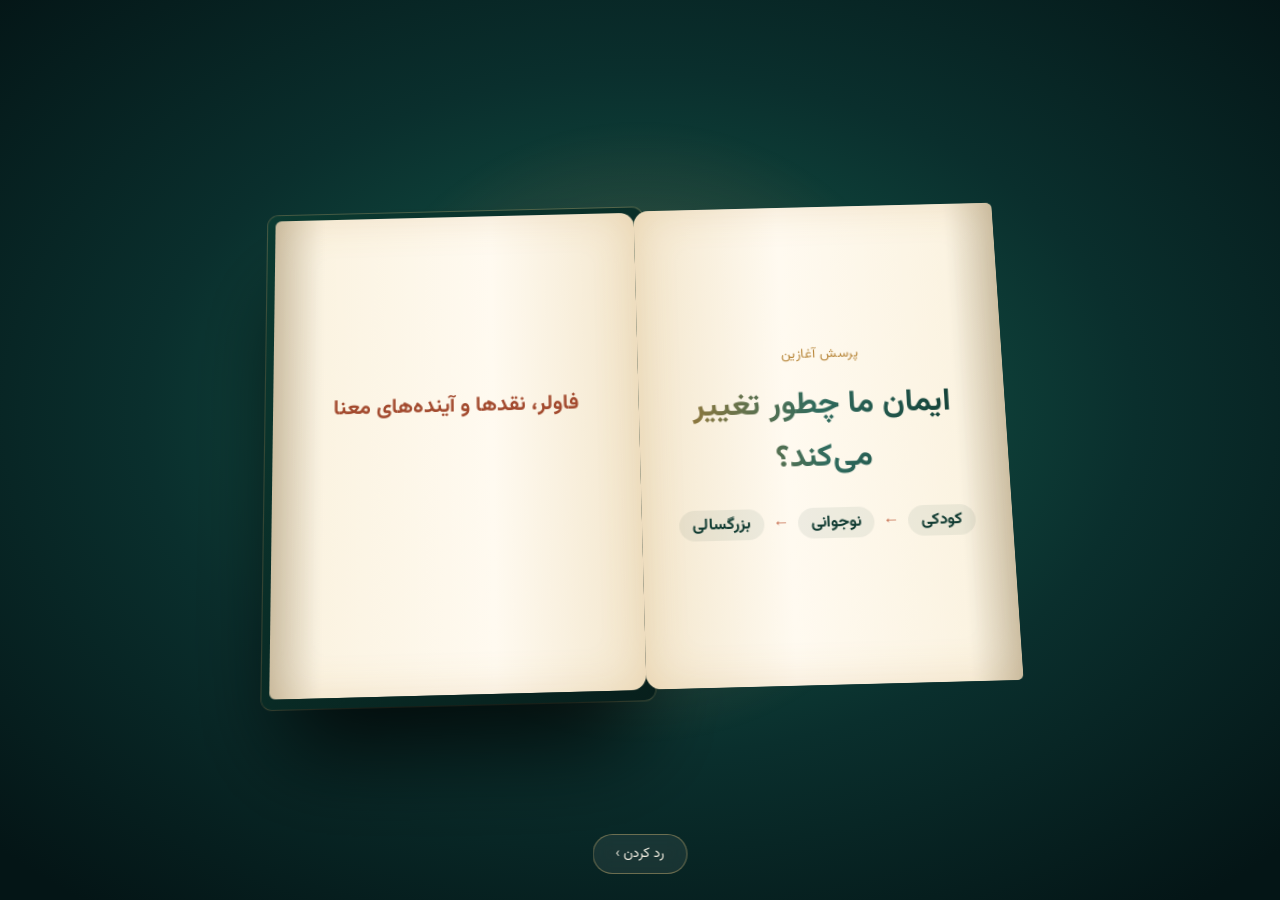
==== commit 73c69f93: "Add opening book animation to the deck" ====
--- a/index.html
+++ b/index.html
@@ -595,6 +595,59 @@
 @media(prefers-reduced-motion:reduce){.bubble,.rb.pop{animation:none!important}}
 .react-bar{bottom:112px!important}
 
+
+/* ================= opening book ================= */
+body.intro-on{overflow:hidden}
+#intro{position:fixed;inset:0;z-index:300;display:grid;place-items:center;overflow:hidden;background:radial-gradient(900px 620px at 50% 46%,#16604f 0%,#0a2f2d 55%,#041516 100%);opacity:0;transition:opacity .9s,visibility 1s;cursor:pointer}
+#intro.in{opacity:1}#intro.out{opacity:0;visibility:hidden;pointer-events:none}
+#intro .in-glow{position:absolute;left:50%;top:48%;width:70vmin;height:70vmin;margin:-35vmin 0 0 -35vmin;border-radius:50%;background:radial-gradient(circle,#e8c27a55,#c0603f22 45%,transparent 70%);animation:breathe 5s ease-in-out infinite}
+.bk-scene{position:relative;width:0;height:0;perspective:2400px;perspective-origin:50% 35%;transform:scale(var(--k,1));transition:transform 1.1s cubic-bezier(.6,0,.2,1),opacity .9s}
+.bk-scene.zoom{transform:scale(calc(var(--k,1)*5));opacity:0}
+.bk-wrap{position:absolute;left:0;top:0;transform-style:preserve-3d;transform:translateX(170px) scale(.6) translateY(40px);opacity:0;transition:transform 1.8s cubic-bezier(.5,.1,.2,1),opacity 1s}
+#intro.in .bk-wrap{transform:translateX(170px) scale(1);opacity:1}
+#intro.in .bk-wrap.open{transform:translateX(0) scale(1.08)}
+.book{position:absolute;left:-340px;top:-230px;width:340px;height:460px;transform-style:preserve-3d;transform:rotateX(16deg) rotateZ(-1.5deg);animation:bookFloat 6s ease-in-out infinite}
+@keyframes bookFloat{50%{transform:rotateX(13deg) rotateZ(1deg) translateY(-8px)}}
+.board{position:absolute;inset:-8px -8px -8px -8px;border-radius:10px;background:linear-gradient(135deg,#0b3a31,#071f1c);transform:translateZ(-6px);box-shadow:0 60px 80px -20px #000c,0 0 0 1px #e8c27a44}
+.leaf{position:absolute;inset:0;transform-origin:right center;transform-style:preserve-3d;transition:transform 1.7s cubic-bezier(.55,.05,.25,1)}
+.leaf.base{transform:translateZ(1px)}.leaf.p1{transform:translateZ(2px)}.leaf.cv{transform:translateZ(3px)}
+.leaf.flip{transform:translateZ(var(--z,3px)) rotateY(180deg)}
+.leaf.p1.flip{--z:4px}.leaf.cv.flip{--z:3px}
+.face{position:absolute;inset:0;backface-visibility:hidden;-webkit-backface-visibility:hidden;border-radius:6px 14px 14px 6px;overflow:hidden}
+.face.back{transform:rotateY(180deg);border-radius:14px 6px 6px 14px}
+.pg{background:linear-gradient(90deg,#f1e4c8,#fbf3e1 12%,#fffaf0 60%,#f3e6cc);box-shadow:inset 0 0 40px #b8873b30}
+.pg.back,.face.back.pg{background:linear-gradient(270deg,#f1e4c8,#fbf3e1 12%,#fffaf0 60%,#f3e6cc)}
+.pg::after{content:'';position:absolute;inset:0;background:linear-gradient(90deg,#00000022,transparent 14%);pointer-events:none}
+.face.back.pg::after{background:linear-gradient(270deg,#00000022,transparent 14%)}
+.pg-in{position:absolute;inset:34px 30px;display:flex;flex-direction:column;align-items:center;justify-content:center;text-align:center;color:#0f3a31;gap:14px}
+.pg-in h3{font-size:30px;line-height:1.7;margin:0;background:linear-gradient(260deg,#0f3a31,#2f6b5e,#a47a35);-webkit-background-clip:text;background-clip:text;-webkit-text-fill-color:transparent}
+.pg-in h4{font-size:20px;margin:0;color:#a2492d}
+.pg-in .eyebrow{font-size:13px;color:#b8873b;letter-spacing:.5px}
+.steps{display:flex;align-items:center;gap:8px;margin:8px 0 0;font-size:15px}.steps b{padding:3px 12px;border-radius:100px;background:#0f3a3112}.steps i{font-style:normal;color:#c0603f}
+.ln{height:7px;border-radius:4px;background:linear-gradient(270deg,#0f3a3126,#0f3a3110);margin:0;width:0;transition:width 1.2s ease}
+.ln.l1{max-width:100%}.chars .ln,#intro.chars .ln{width:100%}.ln.l2{transition-delay:.15s}.ln.l3{transition-delay:.3s}.ln.l4{transition-delay:.45s}
+.pg-in.art .sprout{width:80%}
+.sprout .g{stroke-dasharray:140;stroke-dashoffset:140}.sprout .bud{opacity:0;transform-box:fill-box;transform-origin:center;transform:scale(0)}
+.open .p1 .sprout .g{animation:growLine 1.2s .9s ease forwards}.sprout .g2{animation-delay:1.3s!important}.sprout .g3{animation-delay:1.6s!important}.sprout .g4{animation-delay:1.9s!important}
+.open .p1 .sprout .bud{animation:budPop .7s 2.1s cubic-bezier(.3,1.8,.5,1) forwards}
+@keyframes growLine{to{stroke-dashoffset:0}}@keyframes budPop{to{opacity:1;transform:scale(1)}}
+.cover{background:var(--pat) center/60px,linear-gradient(135deg,#145a4b,#0c3a33 60%,#082a25);background-blend-mode:soft-light,normal;box-shadow:inset 0 0 0 2px #e8c27a,inset 0 0 0 9px #0c3a33,inset 0 0 0 10px #e8c27a88,inset 14px 0 24px -8px #00000099}
+.cover::before{content:'';position:absolute;top:0;bottom:0;right:0;width:26px;background:linear-gradient(270deg,#041a16,#0c3a33);box-shadow:-2px 0 0 #e8c27a66}
+.cv-in{position:absolute;inset:0;display:flex;flex-direction:column;align-items:center;justify-content:center;gap:16px;padding-right:20px;color:#f3d28f}
+.cv-in .star{width:150px;animation:spin 40s linear infinite}
+.cv-in h2{margin:0;font-size:46px;line-height:1.5;background:linear-gradient(100deg,#fff 10%,#f3d28f 50%,#e8c27a);-webkit-background-clip:text;background-clip:text;-webkit-text-fill-color:transparent}
+.cv-in span{font-size:15px;color:#cfd9c9;letter-spacing:.3px}
+.inner{background:linear-gradient(270deg,#e9dcc0,#f6ecd6)}.inner .pg-in .star{width:120px;opacity:.7;filter:brightness(.7)}
+.in-char{position:absolute;bottom:-4%;height:min(58vh,520px);width:auto;opacity:0;transform:translateY(80px) scale(.8);transition:transform 1s cubic-bezier(.3,1.5,.5,1),opacity .7s;filter:drop-shadow(0 26px 24px #000a);pointer-events:none}
+.in-char.a{left:6%}.in-char.b{right:6%;height:min(50vh,440px)}
+#intro.chars .in-char{opacity:1;transform:none}
+.in-skip{position:absolute;bottom:26px;left:50%;transform:translateX(-50%);padding:8px 22px;border-radius:100px;border:1px solid #e8c27a66;background:#ffffff12;color:#f3efe2;font-size:14px;backdrop-filter:blur(8px)}
+.in-skip:hover{background:#ffffff26}
+#intro-button{background:#ffffff0d;color:#e9efe5;border:1px solid #ffffff1c;border-radius:100px;padding:7px 16px;font-size:12.5px}
+#intro-button:hover{background:#ffffff1c;border-color:#e8c27a99}
+@media(max-width:700px){.in-char{display:none}}
+
+body.export-mode #intro,body.export-mode #intro-button{display:none}
 </style></head>
 <body><a class="skip" href="#stage">رفتن به اسلاید</a><header class="topbar"><a href="#slide=1" class="brand"><span class="brand-symbol">ف</span><span>تحول ایمان<small>روان‌شناسی تحولی دینی</small></span></a><div class="top-actions"><button id="overview-button" aria-controls="overview" aria-expanded="false">فهرست اسلایدها</button><button id="reader-button">متن کامل</button><button id="motion-button" aria-pressed="true">حرکت روشن</button><button id="fullscreen-button" title="تمام‌صفحه (F)">تمام‌صفحه</button><button id="help-button" aria-label="راهنمای ارائه">؟</button></div></header>
 <main id="main"><div class="deck-viewport"><div id="stage" class="slide" role="region" aria-roledescription="اسلاید" aria-label="اسلاید ارائه" tabindex="-1"></div><div class="navigation"><button id="next" class="primary" aria-label="اسلاید بعدی">بعدی</button><span id="counter" role="status" aria-live="polite"></span><button id="previous" aria-label="اسلاید قبلی">قبلی</button></div></div></main>
@@ -1219,4 +1272,49 @@
  document.querySelector('.navigation')?.addEventListener('click',()=>{if(on){sub=0;schedule(dwell(5.5))}});
  window.addEventListener('deck:slide',()=>{sub=0});
 })();
+
+/* ---------- opening book animation ---------- */
+(()=>{
+ const body=document.body;
+ if(body.classList.contains('export-mode')||new URLSearchParams(location.search).has('export'))return;
+ const reduce=matchMedia('(prefers-reduced-motion: reduce)').matches;
+ const star='<svg viewBox="-60 -60 120 120" class="star" aria-hidden="true"><g fill="none" stroke="#e8c27a" stroke-width="1.6"><path d="M0-50L12-20 42-30 30 0 50 12 20 20 30 50 0 38-30 50-20 20-50 12-30 0-42-30-12-20Z"/><circle r="14"/><circle r="56" stroke-dasharray="2 5" opacity=".6"/></g></svg>';
+ const sprout='<svg viewBox="0 0 200 240" class="sprout" aria-hidden="true"><g fill="none" stroke="#2f6b5e" stroke-width="4" stroke-linecap="round"><path class="g g1" d="M100 230V120"/><path class="g g2" d="M100 170C70 165 55 145 52 120"/><path class="g g3" d="M100 150C132 146 146 126 150 100"/><path class="g g4" d="M100 120C100 90 96 70 100 48"/></g><g fill="#c0603f"><circle class="bud b1" cx="52" cy="116" r="11"/><circle class="bud b2" cx="150" cy="96" r="11"/></g><g fill="#e8c27a"><circle class="bud b3" cx="100" cy="42" r="14"/></g><path d="M50 232h100" stroke="#b8873b" stroke-width="3" stroke-linecap="round"/></svg>';
+ function build(){
+  const el=document.createElement('div');el.id='intro';el.setAttribute('role','dialog');el.setAttribute('aria-label','افتتاحیهٔ ارائه');
+  el.innerHTML='<i class="in-glow"></i><div class="bk-scene"><div class="bk-wrap"><div class="book">'
+   +'<div class="board"></div>'
+   +'<div class="leaf base"><div class="face front pg"><div class="pg-in"><h4>فاولر، نقدها و آینده‌های معنا</h4><p class="ln l1"></p><p class="ln l2"></p><p class="ln l3"></p><p class="ln l4"></p></div></div></div>'
+   +'<div class="leaf p1"><div class="face front pg"><div class="pg-in art">'+sprout+'</div></div><div class="face back pg"><div class="pg-in"><span class="eyebrow">پرسش آغازین</span><h3>ایمان ما چطور تغییر می‌کند؟</h3><p class="steps"><b>کودکی</b><i>←</i><b>نوجوانی</b><i>←</i><b>بزرگسالی</b></p></div></div></div>'
+   +'<div class="leaf cv"><div class="face front cover"><div class="cv-in">'+star+'<h2>تحول ایمان</h2><span>روان‌شناسی تحولی دینی</span></div></div><div class="face back pg inner"><div class="pg-in">'+star+'</div></div></div>'
+   +'</div></div></div>'
+   +'<img class="in-char a" src="assets/chars/c1.webp" alt=""><img class="in-char b" src="assets/chars/c10.webp" alt="">'
+   +'<button type="button" class="in-skip">رد کردن ›</button>';
+  return el;
+ }
+ let el=null,timers=[];
+ function T(fn,ms){timers.push(setTimeout(fn,ms))}
+ function finish(){timers.forEach(clearTimeout);timers=[];if(!el)return;const e=el;el=null;e.classList.add('out');setTimeout(()=>e.remove(),1100);body.classList.remove('intro-on');try{sessionStorage.setItem('fowler-intro','1')}catch(_){}document.getElementById('stage')?.focus({preventScroll:true})}
+ function play(){
+  if(el)return;
+  el=build();body.append(el);body.classList.add('intro-on');
+  const k=Math.min(1,innerWidth/840,innerHeight/700);el.style.setProperty('--k',k);
+  const W=el.querySelector('.bk-wrap'),cv=el.querySelector('.cv'),p1=el.querySelector('.p1'),sc=el.querySelector('.bk-scene');
+  const mid=()=>{const r=el.querySelector('.book').getBoundingClientRect();return[r.left+r.width/2,r.top+r.height/2]};
+  T(()=>el.classList.add('in'),60);
+  T(()=>{W.classList.add('open');cv.classList.add('flip')},1100);
+  T(()=>p1.classList.add('flip'),3000);
+  T(()=>{el.classList.add('chars');const[x,y]=mid();window.deckBurst&&window.deckBurst(x,y,34)},4300);
+  T(()=>{const[x,y]=mid();window.deckBurst&&window.deckBurst(x,y-60,26)},5300);
+  T(()=>sc.classList.add('zoom'),6500);
+  T(finish,7500);
+  el.addEventListener('click',finish);
+  addEventListener('keydown',function esc(e){if(e.key==='Escape'||e.key==='Enter'||e.key===' '){if(el){e.preventDefault();finish()}removeEventListener('keydown',esc)}});
+ }
+ window.playBookIntro=play;
+ const bar=document.querySelector('.top-actions');
+ if(bar){const b=document.createElement('button');b.type='button';b.id='intro-button';b.textContent='📖 افتتاحیه';b.addEventListener('click',play);bar.append(b)}
+ let seen=false;try{seen=sessionStorage.getItem('fowler-intro')==='1'}catch(_){}
+ if(!reduce&&!seen&&!/#slide=(?!1$)/.test(location.hash))play();
+})();
 </script></body></html>
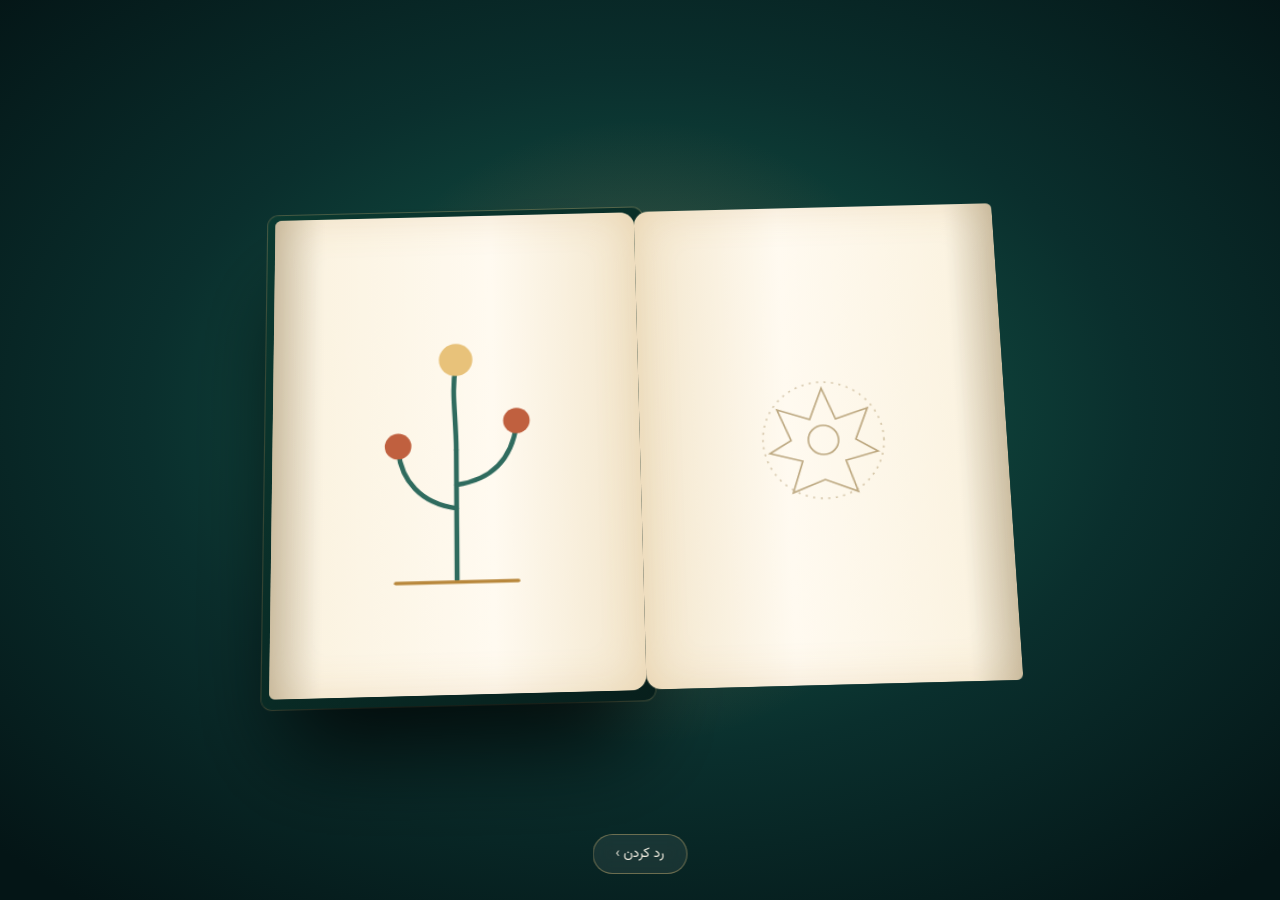
==== commit 3d98edf0: "Interactive scenes: compass, puzzle, sprout, book; pointer tilt, trail, reading-growth sprout" ====
--- a/index.html
+++ b/index.html
@@ -648,6 +648,53 @@
 @media(max-width:700px){.in-char{display:none}}
 
 body.export-mode #intro,body.export-mode #intro-button{display:none}
+
+/* ================= interactive scene props ================= */
+.sprop{position:absolute;z-index:4;pointer-events:auto;cursor:pointer;user-select:none;-webkit-user-select:none}
+.sprop img{width:100%;height:auto;display:block;filter:drop-shadow(0 22px 20px #0f3a3166);pointer-events:none;-webkit-user-drag:none}
+.sc-hint{position:absolute;left:50%;bottom:-30px;transform:translateX(-50%);white-space:nowrap;font-size:15px;padding:3px 14px;border-radius:100px;background:#fffdf6e6;color:#6b5a38;box-shadow:0 0 0 1px #e8c27a88;opacity:.9}
+.sprop:hover .sc-hint{opacity:1;background:#fffdf6}
+#stage .sprop{animation:propIn .9s cubic-bezier(.3,1.5,.5,1) .5s backwards}
+@keyframes propIn{from{opacity:0;transform:translateY(60px) scale(.6) rotate(-12deg)}}
+.sc-compass{right:100px;bottom:230px;width:220px}
+.sc-compass.matrix{right:70px;bottom:104px;width:140px}
+.sc-compass img{transform-origin:46% 52%;will-change:transform}
+.sc-compass .sc-hint{bottom:-26px}
+.sc-sprout{right:120px;bottom:250px;width:230px}
+.sc-sprout img{transform-origin:50% 100%;transition:transform .7s cubic-bezier(.3,1.7,.5,1)}
+.sc-sprout img.wig{animation:wig .8s ease}
+@keyframes wig{20%{rotate:-5deg}45%{rotate:4deg}70%{rotate:-2deg}}
+.sp-dots{position:absolute;left:50%;top:-18px;transform:translateX(-50%);display:flex;gap:7px}
+.sp-dots i{width:12px;height:12px;border-radius:50%;background:#0f3a3120;box-shadow:0 0 0 1px #2f6b5e55;transition:.35s}
+.sp-dots i.on{background:linear-gradient(135deg,#7fd1ae,#2f9a78);box-shadow:0 0 12px #2f9a78;transform:scale(1.2)}
+.drop{position:absolute;top:-6%;width:9px;height:14px;border-radius:50% 50% 50% 50%/60% 60% 40% 40%;background:linear-gradient(#bfe9ff,#4aa8e0);opacity:0;animation:drop 1s ease-in forwards;pointer-events:none}
+@keyframes drop{from{opacity:1;transform:translateY(0)}to{opacity:.9;transform:translateY(190px)}}
+.sc-book{right:60px;bottom:215px;width:380px;perspective:900px}
+.sc-book img{transition:transform .25s ease-out;transform-style:preserve-3d}
+.word{position:absolute;top:28%;transform:translateX(-50%);font-weight:700;font-size:var(--s,26px);color:#a2492d;text-shadow:0 0 14px #e8c27a,0 2px 0 #fffdf6;pointer-events:none;animation:wordUp 3s ease-out forwards;white-space:nowrap}
+@keyframes wordUp{from{opacity:0;transform:translate(-50%,0) scale(.5)}15%{opacity:1}to{opacity:0;transform:translate(calc(-50% + var(--dx)),-240px) rotate(var(--r)) scale(1.15)}}
+.sprop .bubble{top:-14px}
+.sc-puzzle{width:150px;touch-action:none;cursor:grab;animation:pzBob 4s calc(var(--i)*.6s) ease-in-out infinite!important;transition:left .6s cubic-bezier(.3,1.5,.5,1),top .6s cubic-bezier(.3,1.5,.5,1),transform .3s}
+@keyframes pzBob{50%{transform:translateY(-10px) rotate(3deg)}}
+.sc-puzzle.dragging{cursor:grabbing;z-index:9;animation:none!important;transform:scale(1.12) rotate(-4deg)}
+.sc-puzzle.dragging img{filter:drop-shadow(0 30px 24px #0f3a3188)!important}
+.sc-puzzle.placed{width:120px;cursor:default;animation:pzPlace .7s cubic-bezier(.3,1.7,.5,1)!important}
+@keyframes pzPlace{40%{transform:scale(1.3) rotate(8deg)}}
+.sc-puzzle.shake{animation:shake .45s!important}
+@keyframes shake{20%,60%{transform:translateX(-10px)}40%,80%{transform:translateX(10px)}}
+.pz-l{position:absolute;inset:0;display:grid;place-items:center;font-weight:700;font-size:21px;color:#fff;text-shadow:0 2px 6px #000a;pointer-events:none;padding-top:6px}
+.placed .pz-l{font-size:17px}
+.pz-hint{position:absolute;left:50%;bottom:112px;transform:translateX(-50%);z-index:4;padding:8px 22px;border-radius:100px;background:#fffdf6;color:#6b5a38;font-size:18px;box-shadow:0 0 0 1px #e8c27acc,0 12px 24px -12px #0f3a3188;white-space:nowrap;animation:fxRise .8s .6s backwards}
+.pz-hint.win{background:linear-gradient(135deg,#0f3a31,#2f6b5e);color:#f3d28f;font-weight:700}
+.concept-card{transition:box-shadow .4s,transform .4s}
+.concept-card.linked{box-shadow:0 0 0 3px #e8c27a,0 20px 50px -10px #e8c27a99!important;transform:translateY(-8px)}
+@media(prefers-reduced-motion:reduce){.sc-puzzle,#stage .sprop,.word{animation:none!important}}
+body.export-mode .sprop,body.export-mode .pz-hint{display:none}
+.sc-puzzle{width:112px!important}.sc-puzzle.placed{width:96px!important}
+.pz-l{font-size:16px!important}.placed .pz-l{font-size:14px!important}
+.pz-hint{left:auto!important;right:110px;bottom:auto!important;transform:none!important;font-size:16px!important}
+.sc-compass.matrix{left:110px!important;right:auto!important;top:150px!important;bottom:auto!important;width:140px!important}
+
 </style></head>
 <body><a class="skip" href="#stage">رفتن به اسلاید</a><header class="topbar"><a href="#slide=1" class="brand"><span class="brand-symbol">ف</span><span>تحول ایمان<small>روان‌شناسی تحولی دینی</small></span></a><div class="top-actions"><button id="overview-button" aria-controls="overview" aria-expanded="false">فهرست اسلایدها</button><button id="reader-button">متن کامل</button><button id="motion-button" aria-pressed="true">حرکت روشن</button><button id="fullscreen-button" title="تمام‌صفحه (F)">تمام‌صفحه</button><button id="help-button" aria-label="راهنمای ارائه">؟</button></div></header>
 <main id="main"><div class="deck-viewport"><div id="stage" class="slide" role="region" aria-roledescription="اسلاید" aria-label="اسلاید ارائه" tabindex="-1"></div><div class="navigation"><button id="next" class="primary" aria-label="اسلاید بعدی">بعدی</button><span id="counter" role="status" aria-live="polite"></span><button id="previous" aria-label="اسلاید قبلی">قبلی</button></div></div></main>
@@ -1074,6 +1121,7 @@
   const r=document.createElement('i');r.className='fx-ring';r.style.left=x+'px';r.style.top=y+'px';body.append(r);setTimeout(()=>r.remove(),750);
  }
  window.deckBurst=burst;
+ window.deckTrail=(x,y)=>{if(!motionOn())return;bursts.push({x:x*dpr,y:y*dpr,vx:(Math.random()-.5)*.6*dpr,vy:-(Math.random()*.8+.2)*dpr,r:(Math.random()*1.2+.5)*dpr,life:.75,c:'243,210,143'})};
  size();addEventListener('resize',size);if(!coarse)requestAnimationFrame(frame);else requestAnimationFrame(frame);
 
  /* ---------- global pointer light ---------- */
@@ -1317,4 +1365,143 @@
  let seen=false;try{seen=sessionStorage.getItem('fowler-intro')==='1'}catch(_){}
  if(!reduce&&!seen&&!/#slide=(?!1$)/.test(location.hash))play();
 })();
-</script></body></html>
+
+/* Scenes: interactive props (compass, puzzle, sprout, book) and global motion extras. */
+(()=>{
+ const body=document.body;
+ if(body.classList.contains('export-mode')||new URLSearchParams(location.search).has('export'))return;
+ const stage=document.getElementById('stage');
+ const reduce=matchMedia('(prefers-reduced-motion: reduce)').matches;
+ const coarse=matchMedia('(pointer: coarse)').matches;
+ const motionOn=()=>!reduce&&!body.classList.contains('motion-off');
+ const P='assets/chars/';
+ const burst=(x,y,n)=>window.deckBurst&&window.deckBurst(x,y,n);
+ const el=(t,c,h)=>{const e=document.createElement(t);if(c)e.className=c;if(h!=null)e.innerHTML=h;return e};
+ const fa=n=>n.toLocaleString('fa-IR');
+ const scale=()=>stage.getBoundingClientRect().width/1600;
+ let ptr={x:innerWidth/2,y:innerHeight/2};
+ addEventListener('pointermove',e=>{ptr.x=e.clientX;ptr.y=e.clientY},{passive:true});
+ function prop(src,cls,hint){
+  const w=el('div','sprop '+cls);const i=new Image();i.src=P+src;i.alt='';i.draggable=false;i.onerror=()=>w.remove();w.append(i);
+  if(hint)w.append(el('small','sc-hint',hint));
+  stage.append(w);return w;
+ }
+ const loops=[];
+ function loop(fn,host){let on=true;const f=t=>{if(!on||!host.isConnected)return;fn(t);requestAnimationFrame(f)};requestAnimationFrame(f);loops.push(()=>{on=false})}
+ function say(host,text,ms=3200){host.querySelector('.bubble')?.remove();const b=el('div','bubble',text);host.append(b);setTimeout(()=>b.remove(),ms)}
+
+ /* ---------- compass: the needle follows your attention ---------- */
+ const compassState={a:0,v:0};
+ function compass(mode){
+  const w=prop('k1.webp','sc-compass '+mode,mode==='matrix'?'قطب‌نما سمت انتخاب شما را نشان می‌دهد':'قطب‌نما را بچرخانید');
+  const img=w.querySelector('img');let hover=null;
+  stage.addEventListener('pointerover',e=>{hover=e.target.closest('.scenario')||hover},{passive:true});
+  stage.addEventListener('pointerout',e=>{if(e.target.closest('.scenario'))hover=null},{passive:true});
+  w.addEventListener('click',()=>{compassState.v+=48;burst(w.getBoundingClientRect().left+60,w.getBoundingClientRect().top+60,14);say(w,['راه را خودت پیدا می‌کنی؟','کدام سمت؟','قطب‌نما فقط راهنماست.'][Math.floor(Math.random()*3)])});
+  loop(()=>{
+   const r=w.getBoundingClientRect(),cx=r.left+r.width/2,cy=r.top+r.height*.52;
+   let tx=ptr.x,ty=ptr.y;
+   if(mode==='matrix'){const t=hover||stage.querySelector('.scenario[aria-pressed=true]');if(t){const b=t.getBoundingClientRect();tx=b.left+b.width/2;ty=b.top+b.height/2}}
+   const target=Math.atan2(ty-cy,tx-cx)*180/Math.PI+44;
+   const d=((target-compassState.a+540)%360)-180;
+   compassState.v+=d*.05;compassState.v*=.88;compassState.a+=compassState.v;
+   img.style.transform='rotate('+compassState.a.toFixed(2)+'deg)';
+  },w);
+ }
+
+ /* ---------- puzzle: bring the three ways of making meaning together ---------- */
+ function puzzle(){
+  const cards=[...stage.querySelectorAll('.concept-card')];if(cards.length<3)return;
+  const defs=[['استدلال',''],['تعلق','hue-rotate(205deg) saturate(1.25)'],['نماد و تجربه','hue-rotate(235deg) brightness(1.18) saturate(1.1)']];
+  let done=0;
+  const hint=el('div','pz-hint','قطعه‌ها را روی کارت مناسب بکشید ✦');stage.append(hint);
+  const sr=stage.getBoundingClientRect(),ss=scale(),note=stage.querySelector('.concept-note'),foot=stage.querySelector('.slide-foot');
+  const gapTop=note?(note.getBoundingClientRect().bottom-sr.top)/ss:700,gapBot=foot?(foot.getBoundingClientRect().top-sr.top)/ss:830;
+  const rowY=Math.max(gapTop+4,Math.min(gapBot-84,(gapTop+gapBot)/2-38));hint.style.top=(rowY+22)+'px';
+  defs.forEach(([label,filter],i)=>{
+   const w=el('div','sprop sc-puzzle');const im=new Image();im.src=P+'k2.webp';im.alt='';im.draggable=false;im.style.filter=filter+' drop-shadow(0 16px 14px #0f3a3166)';w.append(im,el('span','pz-l',label));
+   const home={x:140+i*190,y:rowY};w.style.left=home.x+'px';w.style.top=home.y+'px';w.style.setProperty('--i',i);stage.append(w);
+   let drag=null;
+   w.addEventListener('pointerdown',e=>{if(w.classList.contains('placed'))return;w.setPointerCapture(e.pointerId);const s=scale(),r=stage.getBoundingClientRect();drag={dx:(e.clientX-r.left)/s-parseFloat(w.style.left),dy:(e.clientY-r.top)/s-parseFloat(w.style.top)};w.classList.add('dragging');w.style.transition='none'});
+   w.addEventListener('pointermove',e=>{if(!drag)return;const s=scale(),r=stage.getBoundingClientRect();w.style.left=((e.clientX-r.left)/s-drag.dx)+'px';w.style.top=((e.clientY-r.top)/s-drag.dy)+'px'});
+   w.addEventListener('pointerup',e=>{
+    if(!drag)return;drag=null;w.classList.remove('dragging');w.style.transition='';
+    const target=cards.find(c=>c.querySelector('strong')?.textContent.includes(label));
+    const b=target.getBoundingClientRect(),pr=w.getBoundingClientRect(),px=pr.left+pr.width/2,py=pr.top+pr.height/2;
+    if(px>b.left&&px<b.right&&py>b.top&&py<b.bottom){
+     const s=scale(),r=stage.getBoundingClientRect();
+     w.style.left=((b.left-r.left)/s+16)+'px';w.style.top=((b.top-r.top)/s+12)+'px';
+     w.classList.add('placed');target.classList.add('linked');burst(px,py,26);done++;
+     if(done===3){hint.textContent='کنار هم قرار گرفتند: یک فرد، چند شیوهٔ معنا دادن ✦';hint.classList.add('win');[0,250,500].forEach(t=>setTimeout(()=>burst(innerWidth*(.3+Math.random()*.4),innerHeight*(.3+Math.random()*.3),30),t))}
+    }else{w.style.left=home.x+'px';w.style.top=home.y+'px';w.classList.add('shake');setTimeout(()=>w.classList.remove('shake'),500)}
+   });
+  });
+ }
+
+ /* ---------- sprout: water it and it grows step by step ---------- */
+ function sprout(){
+  const w=prop('k3.webp','sc-sprout','برای آبیاری کلیک کنید 💧');
+  const img=w.querySelector('img');const dots=el('div','sp-dots');for(let i=0;i<5;i++)dots.append(el('i'));w.append(dots);
+  let level=0;
+  const msgs=['ایمان هم کم‌کم رشد می‌کند.','هر پرسش یک قطره آب است.','ریشه‌ها عمیق‌تر می‌شوند.','یک برگ تازه!','نزدیک است…','شکوفا شد! رشد، تدریجی است.'];
+  function water(){
+   level=Math.min(5,level+1);
+   img.style.transform='scale('+(1+level*.075)+')';img.classList.remove('wig');void img.offsetWidth;img.classList.add('wig');
+   [...dots.children].forEach((d,i)=>d.classList.toggle('on',i<level));
+   for(let k=0;k<5;k++){const d=el('i','drop');d.style.left=(30+k*10+Math.random()*8)+'%';d.style.animationDelay=(k*80)+'ms';w.append(d);setTimeout(()=>d.remove(),1100)}
+   const r=img.getBoundingClientRect();burst(r.left+r.width/2,r.top+r.height*.3,level===5?40:10);
+   say(w,msgs[level]);
+   if(level===5)setTimeout(()=>{if(!w.isConnected)return;level=0;img.style.transform='';[...dots.children].forEach(d=>d.classList.remove('on'))},3600);
+  }
+  w.addEventListener('click',water);
+ }
+
+ /* ---------- book: words rise from the pages ---------- */
+ const WORDS=['ایمان','معنا','پرسش','اعتماد','امید','گفت‌وگو','تأمل','رشد','همدلی'];
+ function book(){
+  const w=prop('k4.webp','sc-book','کتاب را لمس کنید');
+  const img=w.querySelector('img');
+  function emit(n=1){for(let i=0;i<n;i++){const s=el('span','word',WORDS[Math.floor(Math.random()*WORDS.length)]);s.style.setProperty('--dx',((Math.random()-.5)*220)+'px');s.style.setProperty('--r',((Math.random()-.5)*30)+'deg');s.style.setProperty('--s',(22+Math.random()*16)+'px');s.style.left=(30+Math.random()*40)+'%';w.append(s);setTimeout(()=>s.remove(),3100)}}
+  w.addEventListener('click',()=>{emit(6);const r=w.getBoundingClientRect();burst(r.left+r.width/2,r.top+r.height*.35,20)});
+  let last=0;
+  loop(t=>{
+   const r=w.getBoundingClientRect(),dx=(ptr.x-(r.left+r.width/2))/innerWidth,dy=(ptr.y-(r.top+r.height/2))/innerHeight;
+   img.style.transform='rotateY('+(dx*-26).toFixed(1)+'deg) rotateX('+(dy*20).toFixed(1)+'deg)';
+   if(motionOn()&&t-last>2300){last=t;emit(1)}
+  },w);
+ }
+
+ /* ---------- last slide: celebration ---------- */
+ function confetti(){let n=0;const id=setInterval(()=>{if(++n>9||!motionOn()){clearInterval(id);return}burst(innerWidth*(.15+Math.random()*.7),innerHeight*(.2+Math.random()*.4),22)},260);loops.push(()=>clearInterval(id))}
+
+ function mount(index){
+  loops.splice(0).forEach(f=>f());
+  const n=DECK.slides.length;
+  if(index===18)puzzle();
+  else if(index===19)compass('matrix');
+  else if([1,13,15].includes(index))compass('free');
+  if([11,17].includes(index))sprout();
+  if([3,22].includes(index))book();
+  if(index===n-1)setTimeout(confetti,1200);
+ }
+ addEventListener('deck:slide',e=>mount(e.detail.index));
+ if(typeof window.__currentSlide==='number')mount(window.__currentSlide);
+
+ /* ---------- global: sparkle trail, slide tilt, magnetic buttons ---------- */
+ const main=document.getElementById('main'),vp=document.querySelector('.deck-viewport');
+ if(main&&vp&&!coarse){
+  main.style.perspective='1800px';vp.style.transition='transform .5s cubic-bezier(.2,.8,.2,1)';vp.style.willChange='transform';
+  let lt=0;
+  addEventListener('pointermove',e=>{
+   if(!motionOn())return;
+   const x=e.clientX/innerWidth-.5,y=e.clientY/innerHeight-.5;
+   vp.style.transform='rotateY('+(x*-2.2).toFixed(2)+'deg) rotateX('+(y*1.6).toFixed(2)+'deg)';
+   const now=performance.now();if(now-lt>45){lt=now;window.deckTrail&&window.deckTrail(e.clientX,e.clientY)}
+   document.querySelectorAll('.navigation button,.top-actions button').forEach(b=>{
+    const r=b.getBoundingClientRect(),dx=e.clientX-(r.left+r.width/2),dy=e.clientY-(r.top+r.height/2),d=Math.hypot(dx,dy);
+    if(d<90){b.style.translate=(dx*.18).toFixed(1)+'px '+(dy*.22).toFixed(1)+'px'}else if(b.style.translate)b.style.translate=''
+   });
+  },{passive:true});
+  addEventListener('pointerleave',()=>{vp.style.transform=''});
+ }
+})();</script></body></html>
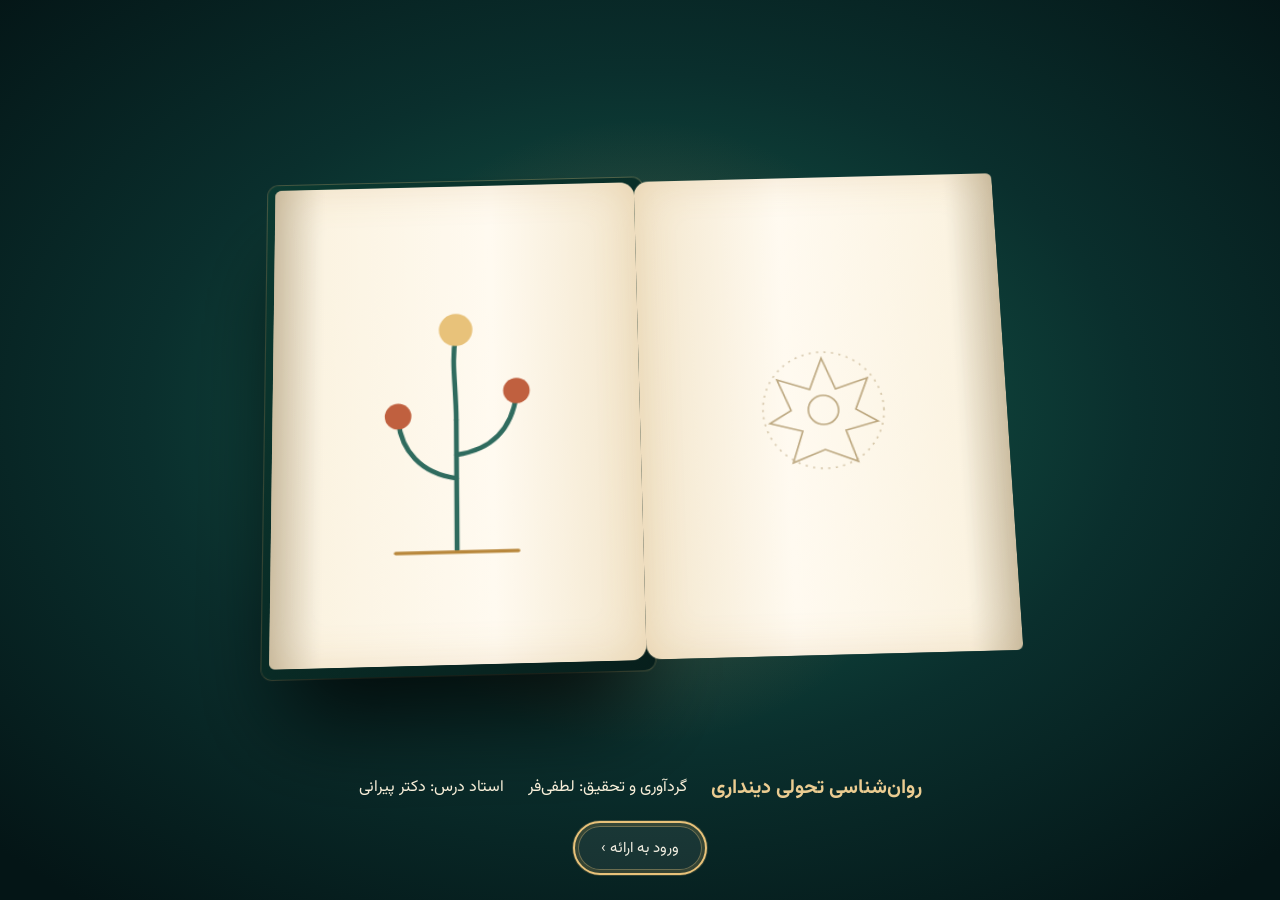
==== commit b9f83e22: "Refine mobile layouts, preserve interactive motion and defer presentation artwork" ====
--- a/index.html
+++ b/index.html
@@ -1,5 +1,5 @@
 <!doctype html>
-<html lang="fa" dir="rtl"><head><meta charset="utf-8"><meta name="viewport" content="width=device-width,initial-scale=1"><meta name="theme-color" content="#123d35"><meta name="description" content="ارائهٔ تعاملی فارسی دربارهٔ تحول ایمان جیمز فاولر، نقدها، آینده‌نگری و نیمه‌عمر معنا"><title>تحول ایمان | کنفرانس تعاملی فاولر</title><link rel="stylesheet" href="assets/fonts.css"><style>:root{--forest:#123d35;--deep:#0d2e28;--cream:#f5f2e9;--white:#fffef9;--gold:#b58c4e;--ink:#193f35;--muted:#6c7c72;--line:#dce3d9;--soft:#edf1e9;--accent:#c1dbc8;--shadow:0 20px 70px #102f2412}*{box-sizing:border-box}html,body{margin:0;min-height:100%;background:var(--cream);color:var(--ink);font-family:Vazir,Tahoma,sans-serif}button,input{font:inherit}button,a{-webkit-tap-highlight-color:transparent}button{cursor:pointer;color:inherit;background:transparent;border:1px solid var(--line);border-radius:10px;padding:9px 15px;transition:background .18s,transform .18s}button:hover{background:var(--soft)}button:disabled{opacity:.35;cursor:default}a{color:inherit;text-underline-offset:5px}button:focus-visible,a:focus-visible,input:focus-visible{outline:3px solid var(--gold);outline-offset:4px}.skip{position:absolute;top:-70px;right:20px;z-index:100;background:white;padding:12px}.skip:focus{top:12px}.topbar{height:88px;display:flex;align-items:center;justify-content:space-between;padding:0 4vw;border-bottom:1px solid var(--line);gap:16px}.brand{text-decoration:none;display:flex;align-items:center;gap:12px;font-size:18px;font-weight:bold}.brand small{display:block;font-weight:normal;color:var(--muted);font-size:11px;margin-top:2px}.brand-symbol{width:43px;height:43px;background:var(--forest);color:var(--cream);display:grid;place-items:center;border-radius:13px;font-size:28px}.top-actions{display:flex;gap:8px}.top-actions button{font-size:12px}.top-actions #help-button{border-radius:50%;width:36px;padding:0}#main{height:calc(100dvh - 170px);min-height:400px;display:flex;align-items:center;justify-content:center;padding:18px 30px}.deck-viewport{position:relative;flex:none}.slide{width:1600px;height:900px;transform-origin:top right;background:var(--white);border-radius:30px;overflow:hidden;position:absolute;right:0;top:0;box-shadow:var(--shadow);padding:62px 76px;display:flex;flex-direction:column;direction:rtl;contain:layout style}.slide-top{display:flex;align-items:center;justify-content:space-between;font-size:17px;color:var(--muted);min-height:35px}.section-label{display:flex;gap:12px;align-items:center}.section-label:before{content:'';display:block;width:24px;height:3px;background:var(--gold)}.slide-number{font-family:Vazir,sans-serif;font-variant-numeric:tabular-nums}.slide h1,.slide h2,.slide h3{margin:0}.slide h1{font-size:104px;line-height:1.6;font-weight:700}.slide h2{font-size:45px;line-height:1.65;letter-spacing:-.5px;max-width:1360px;margin:20px 0 30px}.slide .long-title{font-size:39px}.slide .subtitle{font-size:29px;color:var(--muted);line-height:1.9}.slide-foot{margin-top:auto;display:flex;align-items:center;justify-content:space-between;padding-top:20px;font-size:15px;color:var(--muted);gap:20px}.slide-foot span:last-child{max-width:1000px}.source-link{color:var(--gold);text-decoration:none}.slide.cover{background:var(--forest);color:var(--cream);padding:64px 80px}.cover .slide-top,.cover .slide-foot{color:#c2d1c6}.cover .art{position:absolute;inset:0;background:url('assets/meaning-cover.webp') center/cover no-repeat;opacity:.82}.cover .cover-shade{position:absolute;inset:0;background:linear-gradient(270deg,#123d35 0%,#123d35ee 38%,#123d3530 75%)}.cover>*:not(.art):not(.cover-shade){position:relative;z-index:1}.cover-copy{max-width:850px;margin-top:100px}.cover .subtitle{color:#d3ded2;font-size:35px}.cover .cover-tag{display:inline-block;font-size:19px;border:1px solid #d1dfd04d;border-radius:50px;padding:10px 24px;margin-top:38px}.body-grid{display:grid;grid-template-columns:repeat(2,minmax(0,1fr));gap:24px;min-height:0;align-content:start}.body-grid.one{grid-template-columns:1fr}.body-grid.three{grid-template-columns:repeat(3,minmax(0,1fr))}.text-card{background:var(--soft);border:1px solid #e1e7dd;border-radius:22px;padding:27px 32px;min-width:0;position:relative;line-height:2;font-size:27px;overflow-wrap:anywhere}.text-card p{margin:0}.text-card a{font-size:.88em;color:#486858}.text-card:nth-child(2n){background:#f6f0e2;border-color:#ede2ce}.text-card:nth-child(3n){background:#e5eee8}.text-card.wide{grid-column:1/-1}.text-card.english{direction:ltr;text-align:right;font-family:Vazir,Arial,sans-serif;color:var(--muted);font-size:22px;background:transparent;border-style:dashed;padding:15px 26px}.body-grid.dense .text-card{font-size:24px;line-height:1.95;padding:22px 28px}.text-card .card-index{display:block;color:var(--gold);font-size:15px;margin-bottom:10px}.intro-lead{font-size:34px;line-height:2;max-width:1250px}.map-grid{display:grid;grid-template-columns:repeat(3,1fr);gap:22px;margin-top:15px}.map-card{text-align:right;padding:30px;border:1px solid var(--line);background:var(--soft);border-radius:22px;min-height:205px;display:flex;flex-direction:column;gap:10px}.map-card b{font-size:54px;font-weight:normal;color:var(--gold)}.map-card strong{font-size:28px}.map-card span{font-size:20px;color:var(--muted);line-height:1.8}.stage-controls{display:grid;grid-template-columns:repeat(7,1fr);gap:13px;margin-top:0}.stage-tab{border-radius:18px;padding:20px 8px;background:var(--soft);min-height:125px;display:flex;flex-direction:column;align-items:center;gap:10px;font-size:19px}.stage-tab b{font-size:36px;color:var(--gold)}.stage-tab[aria-selected=true]{background:var(--forest);border-color:var(--forest);color:var(--white)}.stage-panel{display:grid;grid-template-columns:310px 1fr;gap:35px;background:var(--soft);border-radius:23px;margin-top:30px;padding:35px;min-height:280px;align-items:center}.stage-panel .big-stage{font-size:112px;line-height:1.2;color:var(--gold);text-align:center}.stage-panel h3{font-size:32px;margin-bottom:10px}.stage-panel .term{font-size:18px;direction:ltr;text-align:right;color:var(--muted)}.stage-panel p{font-size:27px;line-height:2;margin:14px 0}.concept-grid{display:grid;grid-template-columns:repeat(3,1fr);gap:28px;margin-top:30px}.concept-card{border:1px solid var(--line);border-radius:24px;padding:35px;background:var(--soft);min-height:310px}.concept-card strong{font-size:34px;display:block;color:var(--forest);margin-bottom:25px}.concept-card p{font-size:27px;line-height:2}.concept-note{font-size:24px;line-height:1.9;margin:30px 0 0;color:var(--muted)}.matrix-wrap{display:grid;grid-template-columns:1fr 440px;gap:28px}.matrix{display:grid;grid-template-columns:1fr 1fr;gap:14px}.scenario{border-radius:20px;padding:26px;text-align:right;background:var(--soft);border:2px solid transparent;min-height:185px}.scenario strong{font-size:26px;display:block;margin-bottom:12px}.scenario span{display:block;font-size:20px;color:var(--muted);line-height:1.9}.scenario[aria-pressed=true]{border-color:var(--gold);background:#f5ecd9}.scenario-detail{background:var(--forest);color:var(--white);border-radius:22px;padding:32px}.scenario-detail small{font-size:17px;color:#bbd2c5}.scenario-detail h3{font-size:30px;line-height:1.8;margin:18px 0}.scenario-detail p{font-size:25px;line-height:2}.table-wrap{border:1px solid var(--line);border-radius:20px;overflow:hidden}table{border-collapse:collapse;width:100%;font-size:25px;line-height:1.9}th,td{text-align:right;padding:17px 22px;border-bottom:1px solid var(--line);vertical-align:top}th{background:var(--forest);color:var(--cream);font-weight:normal}td{background:var(--soft)}tr:last-child td{border-bottom:0}.discussion-box{background:var(--forest);color:var(--cream);border-radius:24px;padding:45px;font-size:36px;line-height:2}.discussion-actions{display:flex;gap:18px;margin-top:25px}.discussion-actions button{font-size:25px;padding:16px 30px;background:var(--soft)}.discussion-actions button[aria-pressed=true]{background:var(--gold);color:white}.discussion-result{font-size:25px;line-height:1.9;padding:24px;border-right:4px solid var(--gold);margin-top:24px;background:var(--soft);border-radius:12px}.bottom{height:78px;display:flex;align-items:center;justify-content:space-between;padding:0 4vw;gap:15px}.bottom .chapter{font-size:12px;color:var(--muted);width:220px}.bottom>button{font-size:12px}.navigation{display:flex;align-items:center;gap:22px}.navigation button{font-size:13px;min-width:86px}.navigation .primary{background:var(--forest);color:var(--cream);border-color:var(--forest)}#counter{font-size:12px;color:var(--muted);min-width:70px;text-align:center}.progress-track{height:4px;background:#d9e1d6;position:fixed;bottom:0;right:0;left:0}#progress{background:var(--gold);height:100%;transition:width .25s}.primary:hover{filter:brightness(1.12)}dialog{border:1px solid var(--line);padding:30px;border-radius:22px;background:var(--cream);color:var(--ink);width:min(1200px,92vw);max-height:88dvh;box-shadow:0 35px 100px #0003}dialog::backdrop{background:#071d18b5;backdrop-filter:blur(8px)}.dialog-head{display:flex;align-items:center;justify-content:space-between;gap:20px;margin-bottom:22px}.dialog-head h2{font-size:25px;margin:0}.dialog-head small{font-size:12px;color:var(--gold)}.dialog-head button{background:var(--white);font-size:12px}#slide-search{width:100%;border:1px solid var(--line);background:var(--white);padding:14px 18px;border-radius:12px;color:var(--ink)}.filters{display:flex;flex-wrap:wrap;gap:8px;margin:18px 0}.filters button{font-size:12px;padding:7px 12px}.filters button[aria-pressed=true]{background:var(--forest);color:var(--white)}.overview-grid{display:grid;grid-template-columns:repeat(3,1fr);gap:12px}.overview-item{background:var(--white);padding:20px;text-align:right;min-height:130px;display:flex;flex-direction:column;gap:10px}.overview-item span{color:var(--gold);font-size:12px}.overview-item strong{font-size:16px;line-height:1.8}.overview-item small{color:var(--muted);font-size:11px}.overview-item.current{border:2px solid var(--gold)}#reader{width:min(1050px,94vw)}#reader-content{font-size:16px;line-height:2.3}#reader-content h3{font-size:21px;border-bottom:1px solid var(--line);padding-bottom:10px;margin-top:35px}#reader-content p{overflow-wrap:anywhere}#reader-content table{font-size:13px}#reader-content .table-wrap{overflow-x:auto}#reader-content td,#reader-content th{padding:10px}#reader-content a{color:#386d57}#downloads,#help{width:min(760px,94vw)}#help p,.download-note{font-size:15px;line-height:2.1}.download-grid{display:grid;grid-template-columns:1fr 1fr;gap:14px}.download-card{background:var(--white);border:1px solid var(--line);border-radius:15px;text-decoration:none;padding:24px;display:flex;flex-direction:column;gap:12px}.download-card:hover{border-color:var(--gold)}.download-card strong{font-size:17px}.download-card span{color:var(--muted);font-size:13px;line-height:1.9}.sr-only{position:absolute;width:1px;height:1px;overflow:hidden;clip:rect(0,0,0,0)}#toast{position:fixed;bottom:100px;left:50%;transform:translateX(-50%);padding:12px 20px;background:var(--forest);color:white;border-radius:12px;display:none;z-index:100}#toast.show{display:block}#print-deck{display:none}body.export-mode .topbar,body.export-mode .bottom,body.export-mode .progress-track{display:none}body.export-mode #main{height:900px;width:1600px;padding:0;display:block;min-height:0}body.export-mode .deck-viewport{width:1600px!important;height:900px!important}body.export-mode .slide{transform:none!important;border-radius:0;box-shadow:none}body.export-mode{width:1600px;height:900px;overflow:hidden}body.export-mode .text-card,body.export-mode .slide{animation:none!important}body:fullscreen{background:var(--cream)}@media(max-width:700px){.topbar{height:72px;padding:0 15px}.brand{font-size:15px;gap:8px}.brand-symbol{width:35px;height:35px;font-size:24px}.brand small{font-size:9px}.top-actions{gap:5px}.top-actions button{font-size:10px;padding:7px 9px}#fullscreen-button{display:none}#main{padding:10px 8px;height:calc(100dvh - 150px);min-height:260px}.bottom{height:74px;padding:0 15px}.bottom .chapter{width:auto;max-width:95px;font-size:10px}.navigation{gap:9px}.navigation button{padding:8px;min-width:52px;font-size:11px}.bottom>button{font-size:10px;padding:7px}.overview-grid{grid-template-columns:1fr 1fr}.overview-item{min-height:115px;padding:15px}.overview-item strong{font-size:13px}dialog{padding:20px}.dialog-head h2{font-size:20px}.download-grid{grid-template-columns:1fr}.download-card{padding:18px}}@media(prefers-reduced-motion:reduce){*,*:before,*:after{transition:none!important;animation:none!important}}@page{size:landscape;margin:0}@media print{body{background:white}.topbar,#main,.bottom,.progress-track,dialog,#toast{display:none!important}#print-deck{display:block}#print-deck .slide{position:relative!important;width:1600px!important;height:900px!important;transform:none!important;zoom:.66;border-radius:0;box-shadow:none;break-after:page;break-inside:avoid;print-color-adjust:exact;-webkit-print-color-adjust:exact}#print-deck .slide:last-child{break-after:auto}}
+<html lang="fa" dir="rtl"><head><meta charset="utf-8"><meta name="viewport" content="width=device-width,initial-scale=1"><meta name="deck-build" content="20261103b"><meta name="theme-color" content="#123d35"><meta name="description" content="ارائهٔ تعاملی فارسی دربارهٔ تحول ایمان جیمز فاولر، نقدها، آینده‌نگری و نیمه‌عمر معنا"><title>تحول ایمان | کنفرانس تعاملی فاولر</title><link rel="stylesheet" href="assets/fonts.css"><style>:root{--forest:#123d35;--deep:#0d2e28;--cream:#f5f2e9;--white:#fffef9;--gold:#b58c4e;--ink:#193f35;--muted:#6c7c72;--line:#dce3d9;--soft:#edf1e9;--accent:#c1dbc8;--shadow:0 20px 70px #102f2412}*{box-sizing:border-box}html,body{margin:0;min-height:100%;background:var(--cream);color:var(--ink);font-family:Vazir,Tahoma,sans-serif}button,input{font:inherit}button,a{-webkit-tap-highlight-color:transparent}button{cursor:pointer;color:inherit;background:transparent;border:1px solid var(--line);border-radius:10px;padding:9px 15px;transition:background .18s,transform .18s}button:hover{background:var(--soft)}button:disabled{opacity:.35;cursor:default}a{color:inherit;text-underline-offset:5px}button:focus-visible,a:focus-visible,input:focus-visible{outline:3px solid var(--gold);outline-offset:4px}.skip{position:absolute;top:-70px;right:20px;z-index:100;background:white;padding:12px}.skip:focus{top:12px}.topbar{height:88px;display:flex;align-items:center;justify-content:space-between;padding:0 4vw;border-bottom:1px solid var(--line);gap:16px}.brand{text-decoration:none;display:flex;align-items:center;gap:12px;font-size:18px;font-weight:bold}.brand small{display:block;font-weight:normal;color:var(--muted);font-size:11px;margin-top:2px}.brand-symbol{width:43px;height:43px;background:var(--forest);color:var(--cream);display:grid;place-items:center;border-radius:13px;font-size:28px}.top-actions{display:flex;gap:8px}.top-actions button{font-size:12px}.top-actions #help-button{border-radius:50%;width:36px;padding:0}#main{height:calc(100dvh - 170px);min-height:400px;display:flex;align-items:center;justify-content:center;padding:18px 30px}.deck-viewport{position:relative;flex:none}.slide{width:1600px;height:900px;transform-origin:top right;background:var(--white);border-radius:30px;overflow:hidden;position:absolute;right:0;top:0;box-shadow:var(--shadow);padding:62px 76px;display:flex;flex-direction:column;direction:rtl;contain:layout style}.slide-top{display:flex;align-items:center;justify-content:space-between;font-size:17px;color:var(--muted);min-height:35px}.section-label{display:flex;gap:12px;align-items:center}.section-label:before{content:'';display:block;width:24px;height:3px;background:var(--gold)}.slide-number{font-family:Vazir,sans-serif;font-variant-numeric:tabular-nums}.slide h1,.slide h2,.slide h3{margin:0}.slide h1{font-size:104px;line-height:1.6;font-weight:700}.slide h2{font-size:45px;line-height:1.65;letter-spacing:-.5px;max-width:1360px;margin:20px 0 30px}.slide .long-title{font-size:39px}.slide .subtitle{font-size:29px;color:var(--muted);line-height:1.9}.slide-foot{margin-top:auto;display:flex;align-items:center;justify-content:space-between;padding-top:20px;font-size:15px;color:var(--muted);gap:20px}.slide-foot span:last-child{max-width:1000px}.source-link{color:var(--gold);text-decoration:none}.slide.cover{background:var(--forest);color:var(--cream);padding:64px 80px}.cover .slide-top,.cover .slide-foot{color:#c2d1c6}.cover .art{position:absolute;inset:0;background:url('assets/meaning-cover.webp') center/cover no-repeat;opacity:.82}.cover .cover-shade{position:absolute;inset:0;background:linear-gradient(270deg,#123d35 0%,#123d35ee 38%,#123d3530 75%)}.cover>*:not(.art):not(.cover-shade){position:relative;z-index:1}.cover-copy{max-width:850px;margin-top:100px}.cover .subtitle{color:#d3ded2;font-size:35px}.cover .cover-tag{display:inline-block;font-size:19px;border:1px solid #d1dfd04d;border-radius:50px;padding:10px 24px;margin-top:38px}.body-grid{display:grid;grid-template-columns:repeat(2,minmax(0,1fr));gap:24px;min-height:0;align-content:start}.body-grid.one{grid-template-columns:1fr}.body-grid.three{grid-template-columns:repeat(3,minmax(0,1fr))}.text-card{background:var(--soft);border:1px solid #e1e7dd;border-radius:22px;padding:27px 32px;min-width:0;position:relative;line-height:2;font-size:27px;overflow-wrap:anywhere}.text-card p{margin:0}.text-card a{font-size:.88em;color:#486858}.text-card:nth-child(2n){background:#f6f0e2;border-color:#ede2ce}.text-card:nth-child(3n){background:#e5eee8}.text-card.wide{grid-column:1/-1}.text-card.english{direction:ltr;text-align:right;font-family:Vazir,Arial,sans-serif;color:var(--muted);font-size:22px;background:transparent;border-style:dashed;padding:15px 26px}.body-grid.dense .text-card{font-size:24px;line-height:1.95;padding:22px 28px}.text-card .card-index{display:block;color:var(--gold);font-size:15px;margin-bottom:10px}.intro-lead{font-size:34px;line-height:2;max-width:1250px}.map-grid{display:grid;grid-template-columns:repeat(3,1fr);gap:22px;margin-top:15px}.map-card{text-align:right;padding:30px;border:1px solid var(--line);background:var(--soft);border-radius:22px;min-height:205px;display:flex;flex-direction:column;gap:10px}.map-card b{font-size:54px;font-weight:normal;color:var(--gold)}.map-card strong{font-size:28px}.map-card span{font-size:20px;color:var(--muted);line-height:1.8}.stage-controls{display:grid;grid-template-columns:repeat(7,1fr);gap:13px;margin-top:0}.stage-tab{border-radius:18px;padding:20px 8px;background:var(--soft);min-height:125px;display:flex;flex-direction:column;align-items:center;gap:10px;font-size:19px}.stage-tab b{font-size:36px;color:var(--gold)}.stage-tab[aria-selected=true]{background:var(--forest);border-color:var(--forest);color:var(--white)}.stage-panel{display:grid;grid-template-columns:310px 1fr;gap:35px;background:var(--soft);border-radius:23px;margin-top:30px;padding:35px;min-height:280px;align-items:center}.stage-panel .big-stage{font-size:112px;line-height:1.2;color:var(--gold);text-align:center}.stage-panel h3{font-size:32px;margin-bottom:10px}.stage-panel .term{font-size:18px;direction:ltr;text-align:right;color:var(--muted)}.stage-panel p{font-size:27px;line-height:2;margin:14px 0}.concept-grid{display:grid;grid-template-columns:repeat(3,1fr);gap:28px;margin-top:30px}.concept-card{border:1px solid var(--line);border-radius:24px;padding:35px;background:var(--soft);min-height:310px}.concept-card strong{font-size:34px;display:block;color:var(--forest);margin-bottom:25px}.concept-card p{font-size:27px;line-height:2}.concept-note{font-size:24px;line-height:1.9;margin:30px 0 0;color:var(--muted)}.matrix-wrap{display:grid;grid-template-columns:1fr 440px;gap:28px}.matrix{display:grid;grid-template-columns:1fr 1fr;gap:14px}.scenario{border-radius:20px;padding:26px;text-align:right;background:var(--soft);border:2px solid transparent;min-height:185px}.scenario strong{font-size:26px;display:block;margin-bottom:12px}.scenario span{display:block;font-size:20px;color:var(--muted);line-height:1.9}.scenario[aria-pressed=true]{border-color:var(--gold);background:#f5ecd9}.scenario-detail{background:var(--forest);color:var(--white);border-radius:22px;padding:32px}.scenario-detail small{font-size:17px;color:#bbd2c5}.scenario-detail h3{font-size:30px;line-height:1.8;margin:18px 0}.scenario-detail p{font-size:25px;line-height:2}.table-wrap{border:1px solid var(--line);border-radius:20px;overflow:hidden}table{border-collapse:collapse;width:100%;font-size:25px;line-height:1.9}th,td{text-align:right;padding:17px 22px;border-bottom:1px solid var(--line);vertical-align:top}th{background:var(--forest);color:var(--cream);font-weight:normal}td{background:var(--soft)}tr:last-child td{border-bottom:0}.discussion-box{background:var(--forest);color:var(--cream);border-radius:24px;padding:45px;font-size:36px;line-height:2}.discussion-actions{display:flex;gap:18px;margin-top:25px}.discussion-actions button{font-size:25px;padding:16px 30px;background:var(--soft)}.discussion-actions button[aria-pressed=true]{background:var(--gold);color:white}.discussion-result{font-size:25px;line-height:1.9;padding:24px;border-right:4px solid var(--gold);margin-top:24px;background:var(--soft);border-radius:12px}.bottom{height:78px;display:flex;align-items:center;justify-content:space-between;padding:0 4vw;gap:15px}.bottom .chapter{font-size:12px;color:var(--muted);width:220px}.bottom>button{font-size:12px}.navigation{display:flex;align-items:center;gap:22px}.navigation button{font-size:13px;min-width:86px}.navigation .primary{background:var(--forest);color:var(--cream);border-color:var(--forest)}#counter{font-size:12px;color:var(--muted);min-width:70px;text-align:center}.progress-track{height:4px;background:#d9e1d6;position:fixed;bottom:0;right:0;left:0}#progress{background:var(--gold);height:100%;transition:width .25s}.primary:hover{filter:brightness(1.12)}dialog{border:1px solid var(--line);padding:30px;border-radius:22px;background:var(--cream);color:var(--ink);width:min(1200px,92vw);max-height:88dvh;box-shadow:0 35px 100px #0003}dialog::backdrop{background:#071d18b5;backdrop-filter:blur(8px)}.dialog-head{display:flex;align-items:center;justify-content:space-between;gap:20px;margin-bottom:22px}.dialog-head h2{font-size:25px;margin:0}.dialog-head small{font-size:12px;color:var(--gold)}.dialog-head button{background:var(--white);font-size:12px}#slide-search{width:100%;border:1px solid var(--line);background:var(--white);padding:14px 18px;border-radius:12px;color:var(--ink)}.filters{display:flex;flex-wrap:wrap;gap:8px;margin:18px 0}.filters button{font-size:12px;padding:7px 12px}.filters button[aria-pressed=true]{background:var(--forest);color:var(--white)}.overview-grid{display:grid;grid-template-columns:repeat(3,1fr);gap:12px}.overview-item{background:var(--white);padding:20px;text-align:right;min-height:130px;display:flex;flex-direction:column;gap:10px}.overview-item span{color:var(--gold);font-size:12px}.overview-item strong{font-size:16px;line-height:1.8}.overview-item small{color:var(--muted);font-size:11px}.overview-item.current{border:2px solid var(--gold)}#reader{width:min(1050px,94vw)}#reader-content{font-size:16px;line-height:2.3}#reader-content h3{font-size:21px;border-bottom:1px solid var(--line);padding-bottom:10px;margin-top:35px}#reader-content p{overflow-wrap:anywhere}#reader-content table{font-size:13px}#reader-content .table-wrap{overflow-x:auto}#reader-content td,#reader-content th{padding:10px}#reader-content a{color:#386d57}#downloads,#help{width:min(760px,94vw)}#help p,.download-note{font-size:15px;line-height:2.1}.download-grid{display:grid;grid-template-columns:1fr 1fr;gap:14px}.download-card{background:var(--white);border:1px solid var(--line);border-radius:15px;text-decoration:none;padding:24px;display:flex;flex-direction:column;gap:12px}.download-card:hover{border-color:var(--gold)}.download-card strong{font-size:17px}.download-card span{color:var(--muted);font-size:13px;line-height:1.9}.sr-only{position:absolute;width:1px;height:1px;overflow:hidden;clip:rect(0,0,0,0)}#toast{position:fixed;bottom:100px;left:50%;transform:translateX(-50%);padding:12px 20px;background:var(--forest);color:white;border-radius:12px;display:none;z-index:100}#toast.show{display:block}#print-deck{display:none}body.export-mode .topbar,body.export-mode .bottom,body.export-mode .progress-track{display:none}body.export-mode #main{height:900px;width:1600px;padding:0;display:block;min-height:0}body.export-mode .deck-viewport{width:1600px!important;height:900px!important}body.export-mode .slide{transform:none!important;border-radius:0;box-shadow:none}body.export-mode{width:1600px;height:900px;overflow:hidden}body.export-mode .text-card,body.export-mode .slide{animation:none!important}body:fullscreen{background:var(--cream)}@media(max-width:700px){.topbar{height:72px;padding:0 15px}.brand{font-size:15px;gap:8px}.brand-symbol{width:35px;height:35px;font-size:24px}.brand small{font-size:9px}.top-actions{gap:5px}.top-actions button{font-size:10px;padding:7px 9px}#fullscreen-button{display:none}#main{padding:10px 8px;height:calc(100dvh - 150px);min-height:260px}.bottom{height:74px;padding:0 15px}.bottom .chapter{width:auto;max-width:95px;font-size:10px}.navigation{gap:9px}.navigation button{padding:8px;min-width:52px;font-size:11px}.bottom>button{font-size:10px;padding:7px}.overview-grid{grid-template-columns:1fr 1fr}.overview-item{min-height:115px;padding:15px}.overview-item strong{font-size:13px}dialog{padding:20px}.dialog-head h2{font-size:20px}.download-grid{grid-template-columns:1fr}.download-card{padding:18px}}@media(prefers-reduced-motion:reduce){*,*:before,*:after{transition:none!important;animation:none!important}}@page{size:landscape;margin:0}@media print{body{background:white}.topbar,#main,.bottom,.progress-track,dialog,#toast{display:none!important}#print-deck{display:block}#print-deck .slide{position:relative!important;width:1600px!important;height:900px!important;transform:none!important;zoom:.66;border-radius:0;box-shadow:none;break-after:page;break-inside:avoid;print-color-adjust:exact;-webkit-print-color-adjust:exact}#print-deck .slide:last-child{break-after:auto}}
 :root{font-synthesis:none}
 @media(max-width:700px){body:not(.export-mode) #main{height:auto;min-height:calc(100dvh - 150px);display:block;padding:12px}body:not(.export-mode) .deck-viewport{width:100%!important;height:auto!important}body:not(.export-mode) .slide{position:relative;width:100%;height:auto;min-height:560px;transform:none!important;padding:24px 20px;border-radius:20px}body:not(.export-mode) .slide-top{font-size:10px;gap:12px}body:not(.export-mode) .slide h2,body:not(.export-mode) .slide .long-title{font-size:23px;line-height:1.9;margin:20px 0}body:not(.export-mode) .slide h2 small{font-size:12px!important;display:block;margin:0!important}body:not(.export-mode) .body-grid,body:not(.export-mode) .body-grid.three{grid-template-columns:1fr;gap:14px}body:not(.export-mode) .text-card,body:not(.export-mode) .body-grid.dense .text-card{font-size:16px;padding:20px;line-height:2.1}body:not(.export-mode) .text-card.english{font-size:13px}body:not(.export-mode) .slide-foot{font-size:10px;margin-top:28px;line-height:1.8}body:not(.export-mode) .cover-copy{margin-top:100px}body:not(.export-mode) .cover h1{font-size:58px}body:not(.export-mode) .cover .subtitle{font-size:22px}body:not(.export-mode) .cover .cover-tag{font-size:13px;padding:10px 15px}body:not(.export-mode) .cover .art{background-position:35% center;opacity:.45}body:not(.export-mode) .cover .cover-shade{background:linear-gradient(270deg,#123d35cc,#123d3555)}body:not(.export-mode) .map-grid{grid-template-columns:1fr 1fr;gap:12px}body:not(.export-mode) .map-card{padding:18px;min-height:180px;gap:7px}body:not(.export-mode) .map-card b{font-size:30px}body:not(.export-mode) .map-card strong{font-size:17px}body:not(.export-mode) .map-card span{font-size:12px}body:not(.export-mode) .stage-controls{grid-template-columns:repeat(4,1fr);gap:8px}body:not(.export-mode) .stage-tab{font-size:11px;padding:12px 5px;min-height:85px;gap:6px}body:not(.export-mode) .stage-tab b{font-size:25px}body:not(.export-mode) .stage-panel{grid-template-columns:1fr;gap:10px;padding:22px;margin-top:18px}body:not(.export-mode) .stage-panel .big-stage{font-size:48px;text-align:right}body:not(.export-mode) .stage-panel h3{font-size:21px}body:not(.export-mode) .stage-panel p{font-size:16px}body:not(.export-mode) .stage-panel .term{font-size:12px}body:not(.export-mode) .concept-note{font-size:14px;line-height:2}body:not(.export-mode) .concept-grid{grid-template-columns:1fr;gap:14px}body:not(.export-mode) .concept-card{min-height:0;padding:22px}body:not(.export-mode) .concept-card strong{font-size:22px;margin-bottom:10px}body:not(.export-mode) .concept-card p{font-size:16px;margin:0}body:not(.export-mode) .matrix-wrap{grid-template-columns:1fr;gap:14px}body:not(.export-mode) .scenario{min-height:150px;padding:17px}body:not(.export-mode) .scenario strong{font-size:16px}body:not(.export-mode) .scenario span{font-size:12px}body:not(.export-mode) .scenario-detail{padding:24px}body:not(.export-mode) .scenario-detail h3{font-size:21px}body:not(.export-mode) .scenario-detail p{font-size:16px}body:not(.export-mode) .scenario-detail small{font-size:12px}body:not(.export-mode) .table-wrap{overflow-x:auto}body:not(.export-mode) table{font-size:13px;min-width:550px}body:not(.export-mode) th,body:not(.export-mode) td{padding:12px}body:not(.export-mode) .discussion-box{font-size:21px;padding:24px}body:not(.export-mode) .discussion-actions{flex-direction:column;gap:10px}body:not(.export-mode) .discussion-actions button{font-size:16px;padding:14px}body:not(.export-mode) .discussion-result{font-size:15px}body:not(.export-mode) .bottom{position:sticky;bottom:0;background:var(--cream);border-top:1px solid var(--line);z-index:5}}
 
@@ -66,9 +66,9 @@
  background: center / contain no-repeat; flex: none;
  animation: cutout-enter 540ms cubic-bezier(.2,.8,.3,1) both;
 }
-.cutout-0 { background-image: url([data-uri]); }
-.cutout-1 { background-image: url([data-uri]); }
-.cutout-2 { background-image: url([data-uri]); }
+.cutout-0 { background-image: url(assets/cutout-01.webp); }
+.cutout-1 { background-image: url(assets/cutout-02.webp); }
+.cutout-2 { background-image: url(assets/cutout-03.webp); }
 .text-card strong { font-weight: 900; color: #104d42; background: #d5ebe47a; border-radius: 4px; }
 .projector-mode .text-card strong { color: #003b6b; background: #dceeff; }
 @keyframes cutout-enter {
@@ -77,16 +77,16 @@
 }
 @media (prefers-reduced-motion: reduce) { .section-cutout { animation: none; } }
 
-.cutout-3 { background-image: url([data-uri]); }
-.cutout-4 { background-image: url([data-uri]); }
-.cutout-5 { background-image: url([data-uri]); }
-.cutout-6 { background-image: url([data-uri]); }
-.cutout-7 { background-image: url([data-uri]); }
-.cutout-8 { background-image: url([data-uri]); }
-.cutout-9 { background-image: url([data-uri]); }
-.cutout-10 { background-image: url([data-uri]); }
-.cutout-11 { background-image: url([data-uri]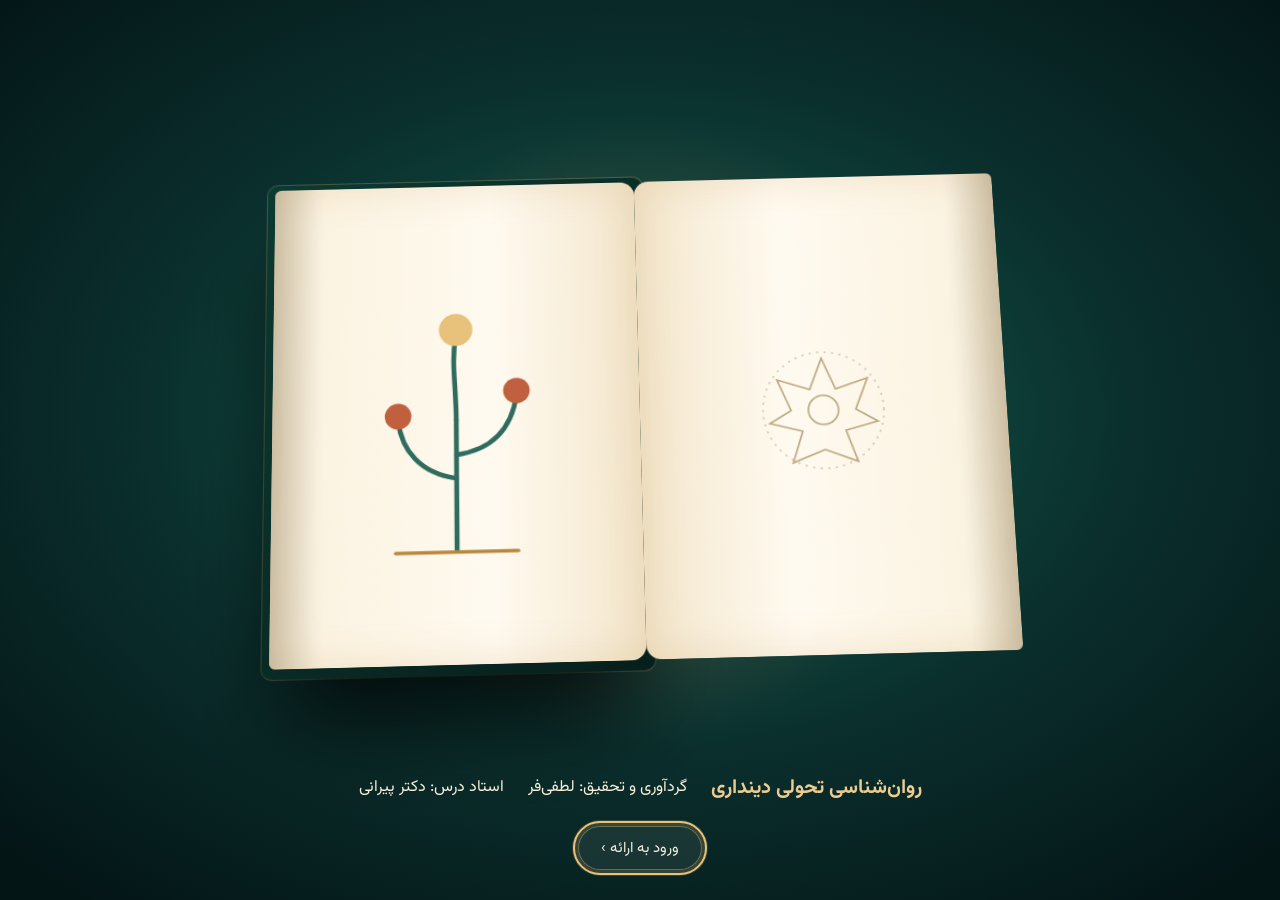
==== commit a378fd39: "Improve text contrast, restore interactive artwork motion and reveal images progressively" ====
--- a/index.html
+++ b/index.html
@@ -1,5 +1,5 @@
 <!doctype html>
-<html lang="fa" dir="rtl"><head><meta charset="utf-8"><meta name="viewport" content="width=device-width,initial-scale=1"><meta name="deck-build" content="20261103b"><meta name="theme-color" content="#123d35"><meta name="description" content="ارائهٔ تعاملی فارسی دربارهٔ تحول ایمان جیمز فاولر، نقدها، آینده‌نگری و نیمه‌عمر معنا"><title>تحول ایمان | کنفرانس تعاملی فاولر</title><link rel="stylesheet" href="assets/fonts.css"><style>:root{--forest:#123d35;--deep:#0d2e28;--cream:#f5f2e9;--white:#fffef9;--gold:#b58c4e;--ink:#193f35;--muted:#6c7c72;--line:#dce3d9;--soft:#edf1e9;--accent:#c1dbc8;--shadow:0 20px 70px #102f2412}*{box-sizing:border-box}html,body{margin:0;min-height:100%;background:var(--cream);color:var(--ink);font-family:Vazir,Tahoma,sans-serif}button,input{font:inherit}button,a{-webkit-tap-highlight-color:transparent}button{cursor:pointer;color:inherit;background:transparent;border:1px solid var(--line);border-radius:10px;padding:9px 15px;transition:background .18s,transform .18s}button:hover{background:var(--soft)}button:disabled{opacity:.35;cursor:default}a{color:inherit;text-underline-offset:5px}button:focus-visible,a:focus-visible,input:focus-visible{outline:3px solid var(--gold);outline-offset:4px}.skip{position:absolute;top:-70px;right:20px;z-index:100;background:white;padding:12px}.skip:focus{top:12px}.topbar{height:88px;display:flex;align-items:center;justify-content:space-between;padding:0 4vw;border-bottom:1px solid var(--line);gap:16px}.brand{text-decoration:none;display:flex;align-items:center;gap:12px;font-size:18px;font-weight:bold}.brand small{display:block;font-weight:normal;color:var(--muted);font-size:11px;margin-top:2px}.brand-symbol{width:43px;height:43px;background:var(--forest);color:var(--cream);display:grid;place-items:center;border-radius:13px;font-size:28px}.top-actions{display:flex;gap:8px}.top-actions button{font-size:12px}.top-actions #help-button{border-radius:50%;width:36px;padding:0}#main{height:calc(100dvh - 170px);min-height:400px;display:flex;align-items:center;justify-content:center;padding:18px 30px}.deck-viewport{position:relative;flex:none}.slide{width:1600px;height:900px;transform-origin:top right;background:var(--white);border-radius:30px;overflow:hidden;position:absolute;right:0;top:0;box-shadow:var(--shadow);padding:62px 76px;display:flex;flex-direction:column;direction:rtl;contain:layout style}.slide-top{display:flex;align-items:center;justify-content:space-between;font-size:17px;color:var(--muted);min-height:35px}.section-label{display:flex;gap:12px;align-items:center}.section-label:before{content:'';display:block;width:24px;height:3px;background:var(--gold)}.slide-number{font-family:Vazir,sans-serif;font-variant-numeric:tabular-nums}.slide h1,.slide h2,.slide h3{margin:0}.slide h1{font-size:104px;line-height:1.6;font-weight:700}.slide h2{font-size:45px;line-height:1.65;letter-spacing:-.5px;max-width:1360px;margin:20px 0 30px}.slide .long-title{font-size:39px}.slide .subtitle{font-size:29px;color:var(--muted);line-height:1.9}.slide-foot{margin-top:auto;display:flex;align-items:center;justify-content:space-between;padding-top:20px;font-size:15px;color:var(--muted);gap:20px}.slide-foot span:last-child{max-width:1000px}.source-link{color:var(--gold);text-decoration:none}.slide.cover{background:var(--forest);color:var(--cream);padding:64px 80px}.cover .slide-top,.cover .slide-foot{color:#c2d1c6}.cover .art{position:absolute;inset:0;background:url('assets/meaning-cover.webp') center/cover no-repeat;opacity:.82}.cover .cover-shade{position:absolute;inset:0;background:linear-gradient(270deg,#123d35 0%,#123d35ee 38%,#123d3530 75%)}.cover>*:not(.art):not(.cover-shade){position:relative;z-index:1}.cover-copy{max-width:850px;margin-top:100px}.cover .subtitle{color:#d3ded2;font-size:35px}.cover .cover-tag{display:inline-block;font-size:19px;border:1px solid #d1dfd04d;border-radius:50px;padding:10px 24px;margin-top:38px}.body-grid{display:grid;grid-template-columns:repeat(2,minmax(0,1fr));gap:24px;min-height:0;align-content:start}.body-grid.one{grid-template-columns:1fr}.body-grid.three{grid-template-columns:repeat(3,minmax(0,1fr))}.text-card{background:var(--soft);border:1px solid #e1e7dd;border-radius:22px;padding:27px 32px;min-width:0;position:relative;line-height:2;font-size:27px;overflow-wrap:anywhere}.text-card p{margin:0}.text-card a{font-size:.88em;color:#486858}.text-card:nth-child(2n){background:#f6f0e2;border-color:#ede2ce}.text-card:nth-child(3n){background:#e5eee8}.text-card.wide{grid-column:1/-1}.text-card.english{direction:ltr;text-align:right;font-family:Vazir,Arial,sans-serif;color:var(--muted);font-size:22px;background:transparent;border-style:dashed;padding:15px 26px}.body-grid.dense .text-card{font-size:24px;line-height:1.95;padding:22px 28px}.text-card .card-index{display:block;color:var(--gold);font-size:15px;margin-bottom:10px}.intro-lead{font-size:34px;line-height:2;max-width:1250px}.map-grid{display:grid;grid-template-columns:repeat(3,1fr);gap:22px;margin-top:15px}.map-card{text-align:right;padding:30px;border:1px solid var(--line);background:var(--soft);border-radius:22px;min-height:205px;display:flex;flex-direction:column;gap:10px}.map-card b{font-size:54px;font-weight:normal;color:var(--gold)}.map-card strong{font-size:28px}.map-card span{font-size:20px;color:var(--muted);line-height:1.8}.stage-controls{display:grid;grid-template-columns:repeat(7,1fr);gap:13px;margin-top:0}.stage-tab{border-radius:18px;padding:20px 8px;background:var(--soft);min-height:125px;display:flex;flex-direction:column;align-items:center;gap:10px;font-size:19px}.stage-tab b{font-size:36px;color:var(--gold)}.stage-tab[aria-selected=true]{background:var(--forest);border-color:var(--forest);color:var(--white)}.stage-panel{display:grid;grid-template-columns:310px 1fr;gap:35px;background:var(--soft);border-radius:23px;margin-top:30px;padding:35px;min-height:280px;align-items:center}.stage-panel .big-stage{font-size:112px;line-height:1.2;color:var(--gold);text-align:center}.stage-panel h3{font-size:32px;margin-bottom:10px}.stage-panel .term{font-size:18px;direction:ltr;text-align:right;color:var(--muted)}.stage-panel p{font-size:27px;line-height:2;margin:14px 0}.concept-grid{display:grid;grid-template-columns:repeat(3,1fr);gap:28px;margin-top:30px}.concept-card{border:1px solid var(--line);border-radius:24px;padding:35px;background:var(--soft);min-height:310px}.concept-card strong{font-size:34px;display:block;color:var(--forest);margin-bottom:25px}.concept-card p{font-size:27px;line-height:2}.concept-note{font-size:24px;line-height:1.9;margin:30px 0 0;color:var(--muted)}.matrix-wrap{display:grid;grid-template-columns:1fr 440px;gap:28px}.matrix{display:grid;grid-template-columns:1fr 1fr;gap:14px}.scenario{border-radius:20px;padding:26px;text-align:right;background:var(--soft);border:2px solid transparent;min-height:185px}.scenario strong{font-size:26px;display:block;margin-bottom:12px}.scenario span{display:block;font-size:20px;color:var(--muted);line-height:1.9}.scenario[aria-pressed=true]{border-color:var(--gold);background:#f5ecd9}.scenario-detail{background:var(--forest);color:var(--white);border-radius:22px;padding:32px}.scenario-detail small{font-size:17px;color:#bbd2c5}.scenario-detail h3{font-size:30px;line-height:1.8;margin:18px 0}.scenario-detail p{font-size:25px;line-height:2}.table-wrap{border:1px solid var(--line);border-radius:20px;overflow:hidden}table{border-collapse:collapse;width:100%;font-size:25px;line-height:1.9}th,td{text-align:right;padding:17px 22px;border-bottom:1px solid var(--line);vertical-align:top}th{background:var(--forest);color:var(--cream);font-weight:normal}td{background:var(--soft)}tr:last-child td{border-bottom:0}.discussion-box{background:var(--forest);color:var(--cream);border-radius:24px;padding:45px;font-size:36px;line-height:2}.discussion-actions{display:flex;gap:18px;margin-top:25px}.discussion-actions button{font-size:25px;padding:16px 30px;background:var(--soft)}.discussion-actions button[aria-pressed=true]{background:var(--gold);color:white}.discussion-result{font-size:25px;line-height:1.9;padding:24px;border-right:4px solid var(--gold);margin-top:24px;background:var(--soft);border-radius:12px}.bottom{height:78px;display:flex;align-items:center;justify-content:space-between;padding:0 4vw;gap:15px}.bottom .chapter{font-size:12px;color:var(--muted);width:220px}.bottom>button{font-size:12px}.navigation{display:flex;align-items:center;gap:22px}.navigation button{font-size:13px;min-width:86px}.navigation .primary{background:var(--forest);color:var(--cream);border-color:var(--forest)}#counter{font-size:12px;color:var(--muted);min-width:70px;text-align:center}.progress-track{height:4px;background:#d9e1d6;position:fixed;bottom:0;right:0;left:0}#progress{background:var(--gold);height:100%;transition:width .25s}.primary:hover{filter:brightness(1.12)}dialog{border:1px solid var(--line);padding:30px;border-radius:22px;background:var(--cream);color:var(--ink);width:min(1200px,92vw);max-height:88dvh;box-shadow:0 35px 100px #0003}dialog::backdrop{background:#071d18b5;backdrop-filter:blur(8px)}.dialog-head{display:flex;align-items:center;justify-content:space-between;gap:20px;margin-bottom:22px}.dialog-head h2{font-size:25px;margin:0}.dialog-head small{font-size:12px;color:var(--gold)}.dialog-head button{background:var(--white);font-size:12px}#slide-search{width:100%;border:1px solid var(--line);background:var(--white);padding:14px 18px;border-radius:12px;color:var(--ink)}.filters{display:flex;flex-wrap:wrap;gap:8px;margin:18px 0}.filters button{font-size:12px;padding:7px 12px}.filters button[aria-pressed=true]{background:var(--forest);color:var(--white)}.overview-grid{display:grid;grid-template-columns:repeat(3,1fr);gap:12px}.overview-item{background:var(--white);padding:20px;text-align:right;min-height:130px;display:flex;flex-direction:column;gap:10px}.overview-item span{color:var(--gold);font-size:12px}.overview-item strong{font-size:16px;line-height:1.8}.overview-item small{color:var(--muted);font-size:11px}.overview-item.current{border:2px solid var(--gold)}#reader{width:min(1050px,94vw)}#reader-content{font-size:16px;line-height:2.3}#reader-content h3{font-size:21px;border-bottom:1px solid var(--line);padding-bottom:10px;margin-top:35px}#reader-content p{overflow-wrap:anywhere}#reader-content table{font-size:13px}#reader-content .table-wrap{overflow-x:auto}#reader-content td,#reader-content th{padding:10px}#reader-content a{color:#386d57}#downloads,#help{width:min(760px,94vw)}#help p,.download-note{font-size:15px;line-height:2.1}.download-grid{display:grid;grid-template-columns:1fr 1fr;gap:14px}.download-card{background:var(--white);border:1px solid var(--line);border-radius:15px;text-decoration:none;padding:24px;display:flex;flex-direction:column;gap:12px}.download-card:hover{border-color:var(--gold)}.download-card strong{font-size:17px}.download-card span{color:var(--muted);font-size:13px;line-height:1.9}.sr-only{position:absolute;width:1px;height:1px;overflow:hidden;clip:rect(0,0,0,0)}#toast{position:fixed;bottom:100px;left:50%;transform:translateX(-50%);padding:12px 20px;background:var(--forest);color:white;border-radius:12px;display:none;z-index:100}#toast.show{display:block}#print-deck{display:none}body.export-mode .topbar,body.export-mode .bottom,body.export-mode .progress-track{display:none}body.export-mode #main{height:900px;width:1600px;padding:0;display:block;min-height:0}body.export-mode .deck-viewport{width:1600px!important;height:900px!important}body.export-mode .slide{transform:none!important;border-radius:0;box-shadow:none}body.export-mode{width:1600px;height:900px;overflow:hidden}body.export-mode .text-card,body.export-mode .slide{animation:none!important}body:fullscreen{background:var(--cream)}@media(max-width:700px){.topbar{height:72px;padding:0 15px}.brand{font-size:15px;gap:8px}.brand-symbol{width:35px;height:35px;font-size:24px}.brand small{font-size:9px}.top-actions{gap:5px}.top-actions button{font-size:10px;padding:7px 9px}#fullscreen-button{display:none}#main{padding:10px 8px;height:calc(100dvh - 150px);min-height:260px}.bottom{height:74px;padding:0 15px}.bottom .chapter{width:auto;max-width:95px;font-size:10px}.navigation{gap:9px}.navigation button{padding:8px;min-width:52px;font-size:11px}.bottom>button{font-size:10px;padding:7px}.overview-grid{grid-template-columns:1fr 1fr}.overview-item{min-height:115px;padding:15px}.overview-item strong{font-size:13px}dialog{padding:20px}.dialog-head h2{font-size:20px}.download-grid{grid-template-columns:1fr}.download-card{padding:18px}}@media(prefers-reduced-motion:reduce){*,*:before,*:after{transition:none!important;animation:none!important}}@page{size:landscape;margin:0}@media print{body{background:white}.topbar,#main,.bottom,.progress-track,dialog,#toast{display:none!important}#print-deck{display:block}#print-deck .slide{position:relative!important;width:1600px!important;height:900px!important;transform:none!important;zoom:.66;border-radius:0;box-shadow:none;break-after:page;break-inside:avoid;print-color-adjust:exact;-webkit-print-color-adjust:exact}#print-deck .slide:last-child{break-after:auto}}
+<html lang="fa" dir="rtl"><head><meta charset="utf-8"><meta name="viewport" content="width=device-width,initial-scale=1"><meta name="deck-build" content="20261103c"><meta name="theme-color" content="#123d35"><meta name="description" content="ارائهٔ تعاملی فارسی دربارهٔ تحول ایمان جیمز فاولر، نقدها، آینده‌نگری و نیمه‌عمر معنا"><title>تحول ایمان | کنفرانس تعاملی فاولر</title><link rel="stylesheet" href="assets/fonts.css"><style>:root{--forest:#123d35;--deep:#0d2e28;--cream:#f5f2e9;--white:#fffef9;--gold:#b58c4e;--ink:#193f35;--muted:#6c7c72;--line:#dce3d9;--soft:#edf1e9;--accent:#c1dbc8;--shadow:0 20px 70px #102f2412}*{box-sizing:border-box}html,body{margin:0;min-height:100%;background:var(--cream);color:var(--ink);font-family:Vazir,Tahoma,sans-serif}button,input{font:inherit}button,a{-webkit-tap-highlight-color:transparent}button{cursor:pointer;color:inherit;background:transparent;border:1px solid var(--line);border-radius:10px;padding:9px 15px;transition:background .18s,transform .18s}button:hover{background:var(--soft)}button:disabled{opacity:.35;cursor:default}a{color:inherit;text-underline-offset:5px}button:focus-visible,a:focus-visible,input:focus-visible{outline:3px solid var(--gold);outline-offset:4px}.skip{position:absolute;top:-70px;right:20px;z-index:100;background:white;padding:12px}.skip:focus{top:12px}.topbar{height:88px;display:flex;align-items:center;justify-content:space-between;padding:0 4vw;border-bottom:1px solid var(--line);gap:16px}.brand{text-decoration:none;display:flex;align-items:center;gap:12px;font-size:18px;font-weight:bold}.brand small{display:block;font-weight:normal;color:var(--muted);font-size:11px;margin-top:2px}.brand-symbol{width:43px;height:43px;background:var(--forest);color:var(--cream);display:grid;place-items:center;border-radius:13px;font-size:28px}.top-actions{display:flex;gap:8px}.top-actions button{font-size:12px}.top-actions #help-button{border-radius:50%;width:36px;padding:0}#main{height:calc(100dvh - 170px);min-height:400px;display:flex;align-items:center;justify-content:center;padding:18px 30px}.deck-viewport{position:relative;flex:none}.slide{width:1600px;height:900px;transform-origin:top right;background:var(--white);border-radius:30px;overflow:hidden;position:absolute;right:0;top:0;box-shadow:var(--shadow);padding:62px 76px;display:flex;flex-direction:column;direction:rtl;contain:layout style}.slide-top{display:flex;align-items:center;justify-content:space-between;font-size:17px;color:var(--muted);min-height:35px}.section-label{display:flex;gap:12px;align-items:center}.section-label:before{content:'';display:block;width:24px;height:3px;background:var(--gold)}.slide-number{font-family:Vazir,sans-serif;font-variant-numeric:tabular-nums}.slide h1,.slide h2,.slide h3{margin:0}.slide h1{font-size:104px;line-height:1.6;font-weight:700}.slide h2{font-size:45px;line-height:1.65;letter-spacing:-.5px;max-width:1360px;margin:20px 0 30px}.slide .long-title{font-size:39px}.slide .subtitle{font-size:29px;color:var(--muted);line-height:1.9}.slide-foot{margin-top:auto;display:flex;align-items:center;justify-content:space-between;padding-top:20px;font-size:15px;color:var(--muted);gap:20px}.slide-foot span:last-child{max-width:1000px}.source-link{color:var(--gold);text-decoration:none}.slide.cover{background:var(--forest);color:var(--cream);padding:64px 80px}.cover .slide-top,.cover .slide-foot{color:#c2d1c6}.cover .art{position:absolute;inset:0;background:url('assets/meaning-cover.webp') center/cover no-repeat;opacity:.82}.cover .cover-shade{position:absolute;inset:0;background:linear-gradient(270deg,#123d35 0%,#123d35ee 38%,#123d3530 75%)}.cover>*:not(.art):not(.cover-shade){position:relative;z-index:1}.cover-copy{max-width:850px;margin-top:100px}.cover .subtitle{color:#d3ded2;font-size:35px}.cover .cover-tag{display:inline-block;font-size:19px;border:1px solid #d1dfd04d;border-radius:50px;padding:10px 24px;margin-top:38px}.body-grid{display:grid;grid-template-columns:repeat(2,minmax(0,1fr));gap:24px;min-height:0;align-content:start}.body-grid.one{grid-template-columns:1fr}.body-grid.three{grid-template-columns:repeat(3,minmax(0,1fr))}.text-card{background:var(--soft);border:1px solid #e1e7dd;border-radius:22px;padding:27px 32px;min-width:0;position:relative;line-height:2;font-size:27px;overflow-wrap:anywhere}.text-card p{margin:0}.text-card a{font-size:.88em;color:#486858}.text-card:nth-child(2n){background:#f6f0e2;border-color:#ede2ce}.text-card:nth-child(3n){background:#e5eee8}.text-card.wide{grid-column:1/-1}.text-card.english{direction:ltr;text-align:right;font-family:Vazir,Arial,sans-serif;color:var(--muted);font-size:22px;background:transparent;border-style:dashed;padding:15px 26px}.body-grid.dense .text-card{font-size:24px;line-height:1.95;padding:22px 28px}.text-card .card-index{display:block;color:var(--gold);font-size:15px;margin-bottom:10px}.intro-lead{font-size:34px;line-height:2;max-width:1250px}.map-grid{display:grid;grid-template-columns:repeat(3,1fr);gap:22px;margin-top:15px}.map-card{text-align:right;padding:30px;border:1px solid var(--line);background:var(--soft);border-radius:22px;min-height:205px;display:flex;flex-direction:column;gap:10px}.map-card b{font-size:54px;font-weight:normal;color:var(--gold)}.map-card strong{font-size:28px}.map-card span{font-size:20px;color:var(--muted);line-height:1.8}.stage-controls{display:grid;grid-template-columns:repeat(7,1fr);gap:13px;margin-top:0}.stage-tab{border-radius:18px;padding:20px 8px;background:var(--soft);min-height:125px;display:flex;flex-direction:column;align-items:center;gap:10px;font-size:19px}.stage-tab b{font-size:36px;color:var(--gold)}.stage-tab[aria-selected=true]{background:var(--forest);border-color:var(--forest);color:var(--white)}.stage-panel{display:grid;grid-template-columns:310px 1fr;gap:35px;background:var(--soft);border-radius:23px;margin-top:30px;padding:35px;min-height:280px;align-items:center}.stage-panel .big-stage{font-size:112px;line-height:1.2;color:var(--gold);text-align:center}.stage-panel h3{font-size:32px;margin-bottom:10px}.stage-panel .term{font-size:18px;direction:ltr;text-align:right;color:var(--muted)}.stage-panel p{font-size:27px;line-height:2;margin:14px 0}.concept-grid{display:grid;grid-template-columns:repeat(3,1fr);gap:28px;margin-top:30px}.concept-card{border:1px solid var(--line);border-radius:24px;padding:35px;background:var(--soft);min-height:310px}.concept-card strong{font-size:34px;display:block;color:var(--forest);margin-bottom:25px}.concept-card p{font-size:27px;line-height:2}.concept-note{font-size:24px;line-height:1.9;margin:30px 0 0;color:var(--muted)}.matrix-wrap{display:grid;grid-template-columns:1fr 440px;gap:28px}.matrix{display:grid;grid-template-columns:1fr 1fr;gap:14px}.scenario{border-radius:20px;padding:26px;text-align:right;background:var(--soft);border:2px solid transparent;min-height:185px}.scenario strong{font-size:26px;display:block;margin-bottom:12px}.scenario span{display:block;font-size:20px;color:var(--muted);line-height:1.9}.scenario[aria-pressed=true]{border-color:var(--gold);background:#f5ecd9}.scenario-detail{background:var(--forest);color:var(--white);border-radius:22px;padding:32px}.scenario-detail small{font-size:17px;color:#bbd2c5}.scenario-detail h3{font-size:30px;line-height:1.8;margin:18px 0}.scenario-detail p{font-size:25px;line-height:2}.table-wrap{border:1px solid var(--line);border-radius:20px;overflow:hidden}table{border-collapse:collapse;width:100%;font-size:25px;line-height:1.9}th,td{text-align:right;padding:17px 22px;border-bottom:1px solid var(--line);vertical-align:top}th{background:var(--forest);color:var(--cream);font-weight:normal}td{background:var(--soft)}tr:last-child td{border-bottom:0}.discussion-box{background:var(--forest);color:var(--cream);border-radius:24px;padding:45px;font-size:36px;line-height:2}.discussion-actions{display:flex;gap:18px;margin-top:25px}.discussion-actions button{font-size:25px;padding:16px 30px;background:var(--soft)}.discussion-actions button[aria-pressed=true]{background:var(--gold);color:white}.discussion-result{font-size:25px;line-height:1.9;padding:24px;border-right:4px solid var(--gold);margin-top:24px;background:var(--soft);border-radius:12px}.bottom{height:78px;display:flex;align-items:center;justify-content:space-between;padding:0 4vw;gap:15px}.bottom .chapter{font-size:12px;color:var(--muted);width:220px}.bottom>button{font-size:12px}.navigation{display:flex;align-items:center;gap:22px}.navigation button{font-size:13px;min-width:86px}.navigation .primary{background:var(--forest);color:var(--cream);border-color:var(--forest)}#counter{font-size:12px;color:var(--muted);min-width:70px;text-align:center}.progress-track{height:4px;background:#d9e1d6;position:fixed;bottom:0;right:0;left:0}#progress{background:var(--gold);height:100%;transition:width .25s}.primary:hover{filter:brightness(1.12)}dialog{border:1px solid var(--line);padding:30px;border-radius:22px;background:var(--cream);color:var(--ink);width:min(1200px,92vw);max-height:88dvh;box-shadow:0 35px 100px #0003}dialog::backdrop{background:#071d18b5;backdrop-filter:blur(8px)}.dialog-head{display:flex;align-items:center;justify-content:space-between;gap:20px;margin-bottom:22px}.dialog-head h2{font-size:25px;margin:0}.dialog-head small{font-size:12px;color:var(--gold)}.dialog-head button{background:var(--white);font-size:12px}#slide-search{width:100%;border:1px solid var(--line);background:var(--white);padding:14px 18px;border-radius:12px;color:var(--ink)}.filters{display:flex;flex-wrap:wrap;gap:8px;margin:18px 0}.filters button{font-size:12px;padding:7px 12px}.filters button[aria-pressed=true]{background:var(--forest);color:var(--white)}.overview-grid{display:grid;grid-template-columns:repeat(3,1fr);gap:12px}.overview-item{background:var(--white);padding:20px;text-align:right;min-height:130px;display:flex;flex-direction:column;gap:10px}.overview-item span{color:var(--gold);font-size:12px}.overview-item strong{font-size:16px;line-height:1.8}.overview-item small{color:var(--muted);font-size:11px}.overview-item.current{border:2px solid var(--gold)}#reader{width:min(1050px,94vw)}#reader-content{font-size:16px;line-height:2.3}#reader-content h3{font-size:21px;border-bottom:1px solid var(--line);padding-bottom:10px;margin-top:35px}#reader-content p{overflow-wrap:anywhere}#reader-content table{font-size:13px}#reader-content .table-wrap{overflow-x:auto}#reader-content td,#reader-content th{padding:10px}#reader-content a{color:#386d57}#downloads,#help{width:min(760px,94vw)}#help p,.download-note{font-size:15px;line-height:2.1}.download-grid{display:grid;grid-template-columns:1fr 1fr;gap:14px}.download-card{background:var(--white);border:1px solid var(--line);border-radius:15px;text-decoration:none;padding:24px;display:flex;flex-direction:column;gap:12px}.download-card:hover{border-color:var(--gold)}.download-card strong{font-size:17px}.download-card span{color:var(--muted);font-size:13px;line-height:1.9}.sr-only{position:absolute;width:1px;height:1px;overflow:hidden;clip:rect(0,0,0,0)}#toast{position:fixed;bottom:100px;left:50%;transform:translateX(-50%);padding:12px 20px;background:var(--forest);color:white;border-radius:12px;display:none;z-index:100}#toast.show{display:block}#print-deck{display:none}body.export-mode .topbar,body.export-mode .bottom,body.export-mode .progress-track{display:none}body.export-mode #main{height:900px;width:1600px;padding:0;display:block;min-height:0}body.export-mode .deck-viewport{width:1600px!important;height:900px!important}body.export-mode .slide{transform:none!important;border-radius:0;box-shadow:none}body.export-mode{width:1600px;height:900px;overflow:hidden}body.export-mode .text-card,body.export-mode .slide{animation:none!important}body:fullscreen{background:var(--cream)}@media(max-width:700px){.topbar{height:72px;padding:0 15px}.brand{font-size:15px;gap:8px}.brand-symbol{width:35px;height:35px;font-size:24px}.brand small{font-size:9px}.top-actions{gap:5px}.top-actions button{font-size:10px;padding:7px 9px}#fullscreen-button{display:none}#main{padding:10px 8px;height:calc(100dvh - 150px);min-height:260px}.bottom{height:74px;padding:0 15px}.bottom .chapter{width:auto;max-width:95px;font-size:10px}.navigation{gap:9px}.navigation button{padding:8px;min-width:52px;font-size:11px}.bottom>button{font-size:10px;padding:7px}.overview-grid{grid-template-columns:1fr 1fr}.overview-item{min-height:115px;padding:15px}.overview-item strong{font-size:13px}dialog{padding:20px}.dialog-head h2{font-size:20px}.download-grid{grid-template-columns:1fr}.download-card{padding:18px}}@media(prefers-reduced-motion:reduce){*,*:before,*:after{transition:none!important;animation:none!important}}@page{size:landscape;margin:0}@media print{body{background:white}.topbar,#main,.bottom,.progress-track,dialog,#toast{display:none!important}#print-deck{display:block}#print-deck .slide{position:relative!important;width:1600px!important;height:900px!important;transform:none!important;zoom:.66;border-radius:0;box-shadow:none;break-after:page;break-inside:avoid;print-color-adjust:exact;-webkit-print-color-adjust:exact}#print-deck .slide:last-child{break-after:auto}}
 :root{font-synthesis:none}
 @media(max-width:700px){body:not(.export-mode) #main{height:auto;min-height:calc(100dvh - 150px);display:block;padding:12px}body:not(.export-mode) .deck-viewport{width:100%!important;height:auto!important}body:not(.export-mode) .slide{position:relative;width:100%;height:auto;min-height:560px;transform:none!important;padding:24px 20px;border-radius:20px}body:not(.export-mode) .slide-top{font-size:10px;gap:12px}body:not(.export-mode) .slide h2,body:not(.export-mode) .slide .long-title{font-size:23px;line-height:1.9;margin:20px 0}body:not(.export-mode) .slide h2 small{font-size:12px!important;display:block;margin:0!important}body:not(.export-mode) .body-grid,body:not(.export-mode) .body-grid.three{grid-template-columns:1fr;gap:14px}body:not(.export-mode) .text-card,body:not(.export-mode) .body-grid.dense .text-card{font-size:16px;padding:20px;line-height:2.1}body:not(.export-mode) .text-card.english{font-size:13px}body:not(.export-mode) .slide-foot{font-size:10px;margin-top:28px;line-height:1.8}body:not(.export-mode) .cover-copy{margin-top:100px}body:not(.export-mode) .cover h1{font-size:58px}body:not(.export-mode) .cover .subtitle{font-size:22px}body:not(.export-mode) .cover .cover-tag{font-size:13px;padding:10px 15px}body:not(.export-mode) .cover .art{background-position:35% center;opacity:.45}body:not(.export-mode) .cover .cover-shade{background:linear-gradient(270deg,#123d35cc,#123d3555)}body:not(.export-mode) .map-grid{grid-template-columns:1fr 1fr;gap:12px}body:not(.export-mode) .map-card{padding:18px;min-height:180px;gap:7px}body:not(.export-mode) .map-card b{font-size:30px}body:not(.export-mode) .map-card strong{font-size:17px}body:not(.export-mode) .map-card span{font-size:12px}body:not(.export-mode) .stage-controls{grid-template-columns:repeat(4,1fr);gap:8px}body:not(.export-mode) .stage-tab{font-size:11px;padding:12px 5px;min-height:85px;gap:6px}body:not(.export-mode) .stage-tab b{font-size:25px}body:not(.export-mode) .stage-panel{grid-template-columns:1fr;gap:10px;padding:22px;margin-top:18px}body:not(.export-mode) .stage-panel .big-stage{font-size:48px;text-align:right}body:not(.export-mode) .stage-panel h3{font-size:21px}body:not(.export-mode) .stage-panel p{font-size:16px}body:not(.export-mode) .stage-panel .term{font-size:12px}body:not(.export-mode) .concept-note{font-size:14px;line-height:2}body:not(.export-mode) .concept-grid{grid-template-columns:1fr;gap:14px}body:not(.export-mode) .concept-card{min-height:0;padding:22px}body:not(.export-mode) .concept-card strong{font-size:22px;margin-bottom:10px}body:not(.export-mode) .concept-card p{font-size:16px;margin:0}body:not(.export-mode) .matrix-wrap{grid-template-columns:1fr;gap:14px}body:not(.export-mode) .scenario{min-height:150px;padding:17px}body:not(.export-mode) .scenario strong{font-size:16px}body:not(.export-mode) .scenario span{font-size:12px}body:not(.export-mode) .scenario-detail{padding:24px}body:not(.export-mode) .scenario-detail h3{font-size:21px}body:not(.export-mode) .scenario-detail p{font-size:16px}body:not(.export-mode) .scenario-detail small{font-size:12px}body:not(.export-mode) .table-wrap{overflow-x:auto}body:not(.export-mode) table{font-size:13px;min-width:550px}body:not(.export-mode) th,body:not(.export-mode) td{padding:12px}body:not(.export-mode) .discussion-box{font-size:21px;padding:24px}body:not(.export-mode) .discussion-actions{flex-direction:column;gap:10px}body:not(.export-mode) .discussion-actions button{font-size:16px;padding:14px}body:not(.export-mode) .discussion-result{font-size:15px}body:not(.export-mode) .bottom{position:sticky;bottom:0;background:var(--cream);border-top:1px solid var(--line);z-index:5}}
 
@@ -695,7 +695,7 @@
 .pz-hint{left:auto!important;right:110px;bottom:auto!important;transform:none!important;font-size:16px!important}
 .sc-compass.matrix{left:110px!important;right:auto!important;top:150px!important;bottom:auto!important;width:140px!important}
 
-</style><link rel="stylesheet" href="assets/presentation.css?v=20261103b"></head>
+</style><link rel="stylesheet" href="assets/presentation.css?v=20261103c"></head>
 <body><a class="skip" href="#stage">رفتن به اسلاید</a><header class="topbar"><a href="#slide=1" class="brand"><span class="brand-symbol">ف</span><span>تحول ایمان<small>روان‌شناسی تحولی دینداری</small></span></a><div class="top-actions"><button id="overview-button" aria-controls="overview" aria-expanded="false">فهرست اسلایدها</button><button id="reader-button">متن کامل</button><button id="motion-button" aria-pressed="true">حرکت روشن</button><button id="fullscreen-button" title="تمام‌صفحه (F)">تمام‌صفحه</button><button id="help-button" aria-label="راهنمای ارائه">؟</button></div></header>
 <main id="main"><div class="deck-viewport"><div id="stage" class="slide" role="region" aria-roledescription="اسلاید" aria-label="اسلاید ارائه" tabindex="-1"></div><div class="navigation"><button id="next" class="primary" aria-label="اسلاید بعدی">بعدی</button><span id="counter" role="status" aria-live="polite"></span><button id="previous" aria-label="اسلاید قبلی">قبلی</button></div></div></main>
 <footer class="bottom"><div class="chapter" id="chapter"></div><button id="download-button">دریافت‌ها</button></footer><div class="progress-track"><div id="progress"></div></div>
@@ -816,6 +816,7 @@
  return frame(slide,index,cards);
 }
 /* Only the current slide hydrates; at most one adjacent image is warmed up. */
+const IMAGE_PREVIEWS={"assets/chars/c1.webp":{"src":"[data-uri]","width":600,"height":900},"assets/chars/c2.webp":{"src":"[data-uri]","width":822,"height":900},"assets/chars/c3.webp":{"src":"[data-uri]","width":750,"height":900},"assets/chars/c4.webp":{"src":"[data-uri]","width":822,"height":900},"assets/chars/c5.webp":{"src":"[data-uri]","width":600,"height":900},"assets/chars/c6.webp":{"src":"[data-uri]","width":822,"height":900},"assets/chars/c7.webp":{"src":"[data-uri]","width":900,"height":600},"assets/chars/c8.webp":{"src":"[data-uri]","width":822,"height":900},"assets/chars/c10.webp":{"src":"[data-uri]","width":806,"height":900},"assets/chars/k1.webp":{"src":"[data-uri]","width":720,"height":467},"assets/chars/k2.webp":{"src":"[data-uri]","width":720,"height":495},"assets/chars/k3.webp":{"src":"[data-uri]","width":720,"height":475},"assets/chars/k4.webp":{"src":"[data-uri]","width":720,"height":496},"assets/james-fowler-emory.jpg":{"src":"[data-uri]","width":800,"height":1146},"assets/reflection-student.webp":{"src":"[data-uri]","width":560,"height":560}};
 const deckAssets=(()=>{
  let adjacent=0,thumbPromise=null;
  const warmed=new Set();
@@ -824,11 +825,19 @@
   root.querySelectorAll('img[data-src]').forEach(img=>{
    if(document.body.classList.contains('intro-on'))return;
    const url=img.dataset.src;img.removeAttribute('data-src');
-   img.decoding='async';img.loading='lazy';
-   img.classList.add('asset-pending');
-   const done=()=>{img.classList.remove('asset-pending');img.classList.add('asset-ready')};
+   const info=IMAGE_PREVIEWS[url];let preview=null;
+   if(info&&img.parentElement){
+    if(!img.getAttribute('width'))img.width=info.width;
+    if(!img.getAttribute('height'))img.height=info.height;
+    preview=document.createElement('img');preview.src=info.src;preview.className='asset-preview';preview.alt='';preview.setAttribute('aria-hidden','true');preview.decoding='async';
+    img.parentElement.classList.add('asset-host');img.parentElement.append(preview);
+   }
+   img.decoding='async';img.loading='lazy';img.classList.add('asset-pending');
+   let settled=false;
+   const reveal=()=>{if(settled)return;settled=true;img.classList.remove('asset-pending');img.classList.add('asset-ready');if(preview){preview.classList.add('preview-retired');setTimeout(()=>preview.remove(),850)}};
+   const done=()=>{if(img.decode)img.decode().catch(()=>{}).then(reveal);else reveal()};
    img.addEventListener('load',done,{once:true});
-   img.addEventListener('error',()=>{done();img.closest('.char,.sprop,.discussion-art')?.remove()},{once:true});
+   img.addEventListener('error',()=>{preview?.remove();reveal();img.closest('.char,.sprop,.discussion-art')?.remove()},{once:true});
    img.src=url;if(img.complete&&img.naturalWidth)done();
   });
   const cover=root.querySelector('.cover-art-pending');
@@ -847,7 +856,7 @@
   });
  }
  async function thumbnails(){
-  if(!thumbPromise)thumbPromise=fetch('assets/deck-thumbnails.json?v=20261103b').then(response=>{if(!response.ok)throw Error('thumbnails');return response.json()}).then(value=>DECK.thumbnails=Array.isArray(value)?value:[]).catch(()=>{thumbPromise=null;return []});
+  if(!thumbPromise)thumbPromise=fetch('assets/deck-thumbnails.json?v=20261103c').then(response=>{if(!response.ok)throw Error('thumbnails');return response.json()}).then(value=>DECK.thumbnails=Array.isArray(value)?value:[]).catch(()=>{thumbPromise=null;return []});
   return thumbPromise;
  }
  addEventListener('deck:introend',()=>{hydrate(stage);prepare(current)});
@@ -1136,7 +1145,10 @@
   if(!motionOn()||document.querySelector('.fx-ring'))return;
   const ring=document.createElement('i');ring.className='fx-ring';ring.setAttribute('aria-hidden','true');ring.style.left=x+'px';ring.style.top=y+'px';body.append(ring);setTimeout(()=>ring.remove(),500);
  }
- window.deckBurst=burst;
+ window.deckBurst=(x,y)=>{
+  burst(x,y);if(!motionOn()||document.querySelectorAll('.art-spark').length>12)return;
+  for(let i=0;i<5;i++){const spark=document.createElement('i');spark.className='art-spark';spark.setAttribute('aria-hidden','true');spark.style.left=x+'px';spark.style.top=y+'px';spark.style.setProperty('--spark-x',((Math.random()-.5)*100)+'px');spark.style.setProperty('--spark-y',(-25-Math.random()*65)+'px');body.append(spark);setTimeout(()=>spark.remove(),850)}
+ };
  /* ---------- decorate + animate each rendered slide ---------- */
  const CHARS=SLIDE_CHARACTERS;
  function charify(index){
@@ -1207,14 +1219,14 @@
   const arr=LINES[id]||LINES.c4;bubbleIdx[id]=((bubbleIdx[id]??-1)+1)%arr.length;
   const b=document.createElement('div');b.className='bubble';b.textContent=arr[bubbleIdx[id]];host.append(b);
   setTimeout(()=>b.remove(),3400);
-  const r=img.getBoundingClientRect();burst(r.left+r.width/2,r.top+r.height*.25,16);
+  const r=img.getBoundingClientRect();window.deckBurst(r.left+r.width/2,r.top+r.height*.25,16);
  }
  function curId(){const m=stageEl.querySelector('.char,.char-panel');return m?(CHARS[window.__currentSlide]||'c4'):null}
  stageEl.addEventListener('click',e=>{
-  const hit=e.target.closest('.char img,.char-panel .image-button');
+  const hit=e.target.closest('.char img:not(.asset-preview),.char-panel .image-button,.discussion-art .image-button');
   if(!hit)return;
   e.stopImmediatePropagation();e.preventDefault();
-  const host=hit.closest('.char,.char-panel');react(host,CHARS[window.__currentSlide]||'c4');
+  const host=hit.closest('.char,.char-panel,.discussion-art');react(host,CHARS[window.__currentSlide]||'c4');
  },true);
  let last=-1;
  const SEL='.text-card:not(.english):not(.hook-card), .map-card, .concept-card, .scenario, .stage-tab';
@@ -1223,7 +1235,7 @@
   stageEl.querySelectorAll(SEL).forEach(el=>el.classList.add('fx-card'));
   const entering=index!==last;
   if(entering&&motionOn()){
-   const dir=last<0?0:(index>last?-1:1);
+   const dir=last<0?0:(index>last?1:-1);
    stageEl.style.setProperty('--dx',(dir*70)+'px');
    stageEl.classList.add('fx-in');
    clearTimeout(decorate.t);decorate.t=setTimeout(()=>stageEl.classList.remove('fx-in'),450);
@@ -1407,7 +1419,7 @@
   const w=prop('k4.webp','sc-book','کتاب را لمس کنید');
   const img=w.querySelector('img');
   function emit(n=1){for(let i=0;i<n;i++){const s=el('span','word',WORDS[Math.floor(Math.random()*WORDS.length)]);s.style.setProperty('--dx',((Math.random()-.5)*220)+'px');s.style.setProperty('--r',((Math.random()-.5)*30)+'deg');s.style.setProperty('--s',(22+Math.random()*16)+'px');s.style.left=(30+Math.random()*40)+'%';w.append(s);setTimeout(()=>s.remove(),3100)}}
-  w.addEventListener('click',()=>{emit(2);const r=w.getBoundingClientRect();burst(r.left+r.width/2,r.top+r.height*.35,20)});
+  w.addEventListener('click',()=>{emit(4);img.classList.remove('book-flutter');void img.offsetWidth;img.classList.add('book-flutter');const r=w.getBoundingClientRect();burst(r.left+r.width/2,r.top+r.height*.35,20)});
  }
 
  /* ---------- last slide: celebration ---------- */
@@ -1422,11 +1434,36 @@
   if([11,17].includes(index))sprout();
   if([3,22].includes(index))book();
   if(index===n-1&&motionOn()){const pending=setTimeout(confetti,600);loops.push(()=>clearTimeout(pending))}
-  if(index===21){const figure=el('figure','discussion-art');const img=new Image();img.dataset.src='assets/reflection-student.webp';img.alt='دانشجوی اندیشمند در حال بررسی پاسخ یک ابزار دیجیتال';img.width=480;img.height=480;figure.append(img);stage.append(figure)}
+  if(index===21){const figure=el('figure','discussion-art');const button=el('button','image-button');button.type='button';button.setAttribute('aria-label','تعامل با تصویر دانشجو');const img=new Image();img.dataset.src='assets/reflection-student.webp';img.alt='دانشجوی اندیشمند در حال بررسی پاسخ یک ابزار دیجیتال';img.width=480;img.height=480;button.append(img);figure.append(button);stage.append(figure)}
  }
  addEventListener('deck:slide',e=>mount(e.detail.index));
  if(typeof window.__currentSlide==='number'){mount(window.__currentSlide);deckAssets.hydrate(stage)}
 
+})();
+
+/* Artwork motion runs only while each subject is visible. */
+(()=>{
+ if(document.body.classList.contains('export-mode'))return;
+ const root=document.getElementById('stage');let frame=0,target=null;
+ const observer='IntersectionObserver' in window?new IntersectionObserver(entries=>entries.forEach(entry=>entry.target.classList.toggle('motion-visible',entry.isIntersecting)),{threshold:.12}):null;
+ function mount(){
+  observer?.disconnect();
+  root.querySelectorAll('.char,.visual-panel .image-button,.sprop,.discussion-art .image-button').forEach((subject,i)=>{
+   subject.classList.add('motion-subject');subject.style.setProperty('--motion-phase',(-i*1.3)+'s');
+   if(observer)observer.observe(subject);else subject.classList.add('motion-visible');
+  });
+ }
+ const fine=matchMedia('(hover:hover) and (pointer:fine)').matches;
+ const enabled=()=>!matchMedia('(prefers-reduced-motion: reduce)').matches&&!document.body.classList.contains('motion-off')&&!document.hidden;
+ root.addEventListener('pointermove',e=>{
+  if(!fine||!enabled())return;
+  const subject=e.target.closest('.motion-subject');if(!subject)return;
+  target=subject;if(frame)return;
+  frame=requestAnimationFrame(()=>{frame=0;if(!target?.isConnected)return;const rect=target.getBoundingClientRect();const x=(e.clientX-rect.left)/rect.width-.5,y=(e.clientY-rect.top)/rect.height-.5;target.style.setProperty('--tilt-x',(-y*7).toFixed(2)+'deg');target.style.setProperty('--tilt-y',(x*8).toFixed(2)+'deg');target.classList.add('art-engaged')});
+ },{passive:true});
+ root.addEventListener('pointerout',e=>{const subject=e.target.closest('.motion-subject');if(subject&&!subject.contains(e.relatedTarget)){subject.style.setProperty('--tilt-x','0deg');subject.style.setProperty('--tilt-y','0deg');subject.classList.remove('art-engaged')}});
+ document.addEventListener('visibilitychange',()=>document.body.classList.toggle('motion-suspended',document.hidden));
+ addEventListener('deck:slide',mount);mount();
 })();
 
 /* Visible access to the presentation controls on phones and desktops. */
--- a/assets/presentation.css
+++ b/assets/presentation.css
@@ -137,3 +137,90 @@
  #intro .leaf.cv,#intro .leaf.p1{transform:rotateY(180deg)}
 }
 @media print{.presentation-menu{display:none}.course-credits{color:inherit}}
+
+/* Editorial surface: ornament stays out of the reading area. */
+body{background:#102e2b!important}
+body::before,body::after{display:none!important}
+body:not(.export-mode) #stage.slide{background:#fcfbf7!important;color:#183f35;border:1px solid #dde5dc;box-shadow:0 20px 64px #001f2529}
+body:not(.export-mode) #stage.slide::before,body:not(.export-mode) #stage.slide::after{background:none!important;box-shadow:none!important}
+#stage .deco,#stage .corner,#stage .section-cutout{display:none!important}
+#stage h2,#stage h3{color:#173f35;background:none!important;-webkit-text-fill-color:currentColor!important;text-shadow:none!important}
+#stage h2{letter-spacing:-.4px;font-weight:800}
+#stage .slide-top{color:#65796c}
+#stage .slide-foot{color:#5b7065}
+#stage .interactive-hook{color:#47685b;text-shadow:none;line-height:1.8}
+body:not(.export-mode) #stage .hook-card{background:#153f35!important;border:1px solid #305c4e!important;box-shadow:0 12px 30px #173f351c!important}
+#stage .hook-card p,#stage .discussion-box{color:#fffdf5!important;text-shadow:none!important}
+#stage .hook-card::after{opacity:.06}
+#stage .hook-card p{text-wrap:pretty}
+body:not(.export-mode) #stage .text-card:not(.hook-card):not(.english){background:#fffefb!important;border:1px solid #dee6dd!important;box-shadow:0 8px 24px #163d3310!important}
+#stage .text-card:not(.hook-card)::before{background:#b9c9b8!important}
+#stage .concept-card,#stage .stage-panel,#stage .scenario-detail{background:#f0f4ee!important;border-color:#dce5d9;box-shadow:0 8px 24px #163d330e}
+#stage .discussion-box{background:#153f35!important;box-shadow:0 12px 30px #173f351c}
+#stage .discussion-result{background:#edf4ed;color:#23493d;line-height:1.9}
+#stage .notes-button{background:#edf2e9;border-color:#d3dfcf;color:#284c3e}
+body:not(.export-mode) #stage.slide.cover{background:linear-gradient(115deg,#0e302c,#174438)!important;color:#f8f4e9}
+#stage.cover h1{background:none!important;-webkit-text-fill-color:#fffaf0!important;color:#fffaf0!important;text-shadow:none!important;font-size:92px;line-height:1.3}
+#stage.cover .cover-copy{margin-top:42px;max-width:900px}
+#stage.cover .cover-hook{color:#e6d8b6;font-size:31px;margin:10px 0}
+#stage.cover .subtitle{color:#d8e3d9;font-size:30px}
+#stage.cover .cover-tag{margin-top:20px;box-shadow:none!important}
+#stage.cover .course-credits{font-size:20px;gap:7px 28px;margin-top:18px}
+#stage.cover .slide-top,#stage.cover .slide-foot{color:#c4d6c9}
+#stage.cover .art.cover-art-ready{opacity:.22}
+
+/* A real tiny preview stays visible until the full image has decoded. */
+#stage .image-button.asset-host{position:relative}
+#stage img.asset-preview{position:absolute!important;inset:0;width:100%!important;height:100%!important;object-fit:contain!important;filter:blur(4px)!important;opacity:.8;pointer-events:none!important;z-index:0;transition:opacity .7s ease,filter .7s ease;transform:none!important}
+#stage img.asset-preview.preview-retired{opacity:0;filter:blur(0)!important}
+#stage img.asset-pending:not(.asset-preview){position:relative;z-index:1;opacity:0;filter:blur(8px)}
+#stage img.asset-ready:not(.asset-preview){position:relative;z-index:1;opacity:1;filter:blur(0) drop-shadow(0 8px 9px #173f3521);transition:opacity .55s ease-out,filter .75s ease-out}
+
+/* Visible artwork has a floating pose; cursor tilt stays on its own layer. */
+#stage .motion-subject{animation:artFloat 6.8s ease-in-out var(--motion-phase,0s) infinite!important;animation-play-state:paused!important;transform-origin:50% 65%;transform-style:preserve-3d}
+#stage .motion-subject.motion-visible{animation-play-state:running!important}
+#stage .char[data-enter="hop"].motion-subject{animation-name:artHop!important;animation-duration:5.2s!important}
+#stage .char-panel[data-enter="rise"] .motion-subject{animation-name:artBreathe!important}
+#stage .discussion-art .motion-subject{animation-name:thoughtFloat!important;animation-duration:5.4s!important}
+#stage .sc-puzzle.dragging{animation:none!important;transform:scale(1.06)!important}
+@keyframes artHop{0%,75%,100%{transform:translateY(0) rotate(-.4deg)}84%{transform:translateY(-14px) rotate(1.6deg)}92%{transform:translateY(-3px) rotate(-.7deg)}}
+@keyframes artBreathe{0%,100%{transform:translateY(0) scale(1)}50%{transform:translateY(-6px) scale(1.018)}}
+@keyframes thoughtFloat{0%,100%{transform:perspective(1000px) translateY(0) rotateX(var(--tilt-x,0deg)) rotateY(var(--tilt-y,0deg)) rotateZ(-.8deg)}50%{transform:perspective(1000px) translateY(-12px) rotateX(var(--tilt-x,0deg)) rotateY(var(--tilt-y,0deg)) rotateZ(1.2deg)}}
+@keyframes artFloat{
+ 0%,100%{transform:perspective(1000px) translateY(0) rotateX(var(--tilt-x,0deg)) rotateY(var(--tilt-y,0deg)) rotateZ(-.4deg)}
+ 50%{transform:perspective(1000px) translateY(-9px) rotateX(var(--tilt-x,0deg)) rotateY(var(--tilt-y,0deg)) rotateZ(.5deg)}
+}
+#stage .motion-subject.art-engaged{filter:drop-shadow(0 8px 12px #b59a5233)}
+#stage .char img.jump,#stage .char-panel img.jump,#stage .discussion-art img.jump{animation:artGreeting .7s cubic-bezier(.25,.8,.25,1)!important}
+@keyframes artGreeting{0%,100%{transform:translateY(0) rotate(0)}30%{transform:translateY(-18px) rotate(-3deg)}65%{transform:translateY(-5px) rotate(2deg)}}
+#stage .sprop img.book-flutter{animation:bookFlutter .75s ease-in-out!important}
+@keyframes bookFlutter{0%,100%{transform:perspective(600px) rotateY(0) scale(1)}35%{transform:perspective(600px) rotateY(-13deg) scale(1.04)}70%{transform:perspective(600px) rotateY(8deg) scale(1.02)}}
+#stage .sprop:active img{filter:drop-shadow(0 6px 16px #b7984b66)}
+#stage .discussion-art{pointer-events:auto}
+#stage .discussion-art .image-button{display:block;width:100%;height:auto;border:0;padding:0;background:none!important;box-shadow:none!important;overflow:visible;border-radius:0}
+#stage .discussion-art .image-button:focus-visible{outline:2px solid #b88c41;outline-offset:6px;border-radius:20px}
+#stage .discussion-art .image-button img{width:100%;height:auto;object-fit:contain}
+#stage.slide-enter>.media-layout,#stage.slide-enter>.body-grid,#stage.slide-enter>.concept-grid,#stage.slide-enter>.matrix-wrap,#stage.slide-enter>.discussion-box,#stage.slide-enter>.hook-card{animation:contentGlide .48s cubic-bezier(.2,.7,.2,1) both!important}
+@keyframes contentGlide{from{opacity:.25;transform:translateX(var(--dx,35px)) translateY(8px)}to{opacity:1;transform:none}}
+#stage .scenario:hover,#stage .stage-tab:hover,#stage .map-card:hover{transform:translateY(-3px)!important}
+.art-spark{position:fixed;z-index:120;width:5px;height:5px;border-radius:2px;background:#d5af65;pointer-events:none;box-shadow:0 0 6px #e8c27a77;animation:artSpark .8s ease-out forwards}
+@keyframes artSpark{0%{opacity:0;transform:translate(0,0) rotate(0) scale(.5)}15%{opacity:1}100%{opacity:0;transform:translate(var(--spark-x),var(--spark-y)) rotate(120deg) scale(.2)}}
+.slide-thumbnail{transition:transform .35s ease,filter .35s ease}
+.overview-item:hover .slide-thumbnail{transform:scale(1.04);filter:contrast(1.04)}
+body.motion-off #stage .motion-subject,body.motion-suspended #stage .motion-subject{animation-play-state:paused!important}
+
+@media(max-width:700px),(max-width:1000px) and (orientation:portrait){
+ #stage.cover h1{font-size:50px!important;line-height:1.4}
+ #stage.cover .cover-copy{margin-top:22px}
+ #stage.cover .cover-hook{font-size:22px}
+ #stage.cover .subtitle{font-size:19px}
+ #stage.cover .course-credits{font-size:16px}
+ #stage .discussion-art .image-button{height:auto}
+ #stage .motion-subject{animation-duration:7.8s!important}
+}
+@media(prefers-reduced-motion:reduce){
+ body:not(.export-mode) #stage.slide *,body:not(.export-mode) #stage.slide *::before,body:not(.export-mode) #stage.slide *::after{animation:none!important;transition:none!important}
+ #stage .motion-subject{transform:none!important}
+ .art-spark{display:none}
+}
+body.motion-off #stage.slide *,body.motion-off #stage.slide *::before,body.motion-off #stage.slide *::after{animation:none!important;transition:none!important}
